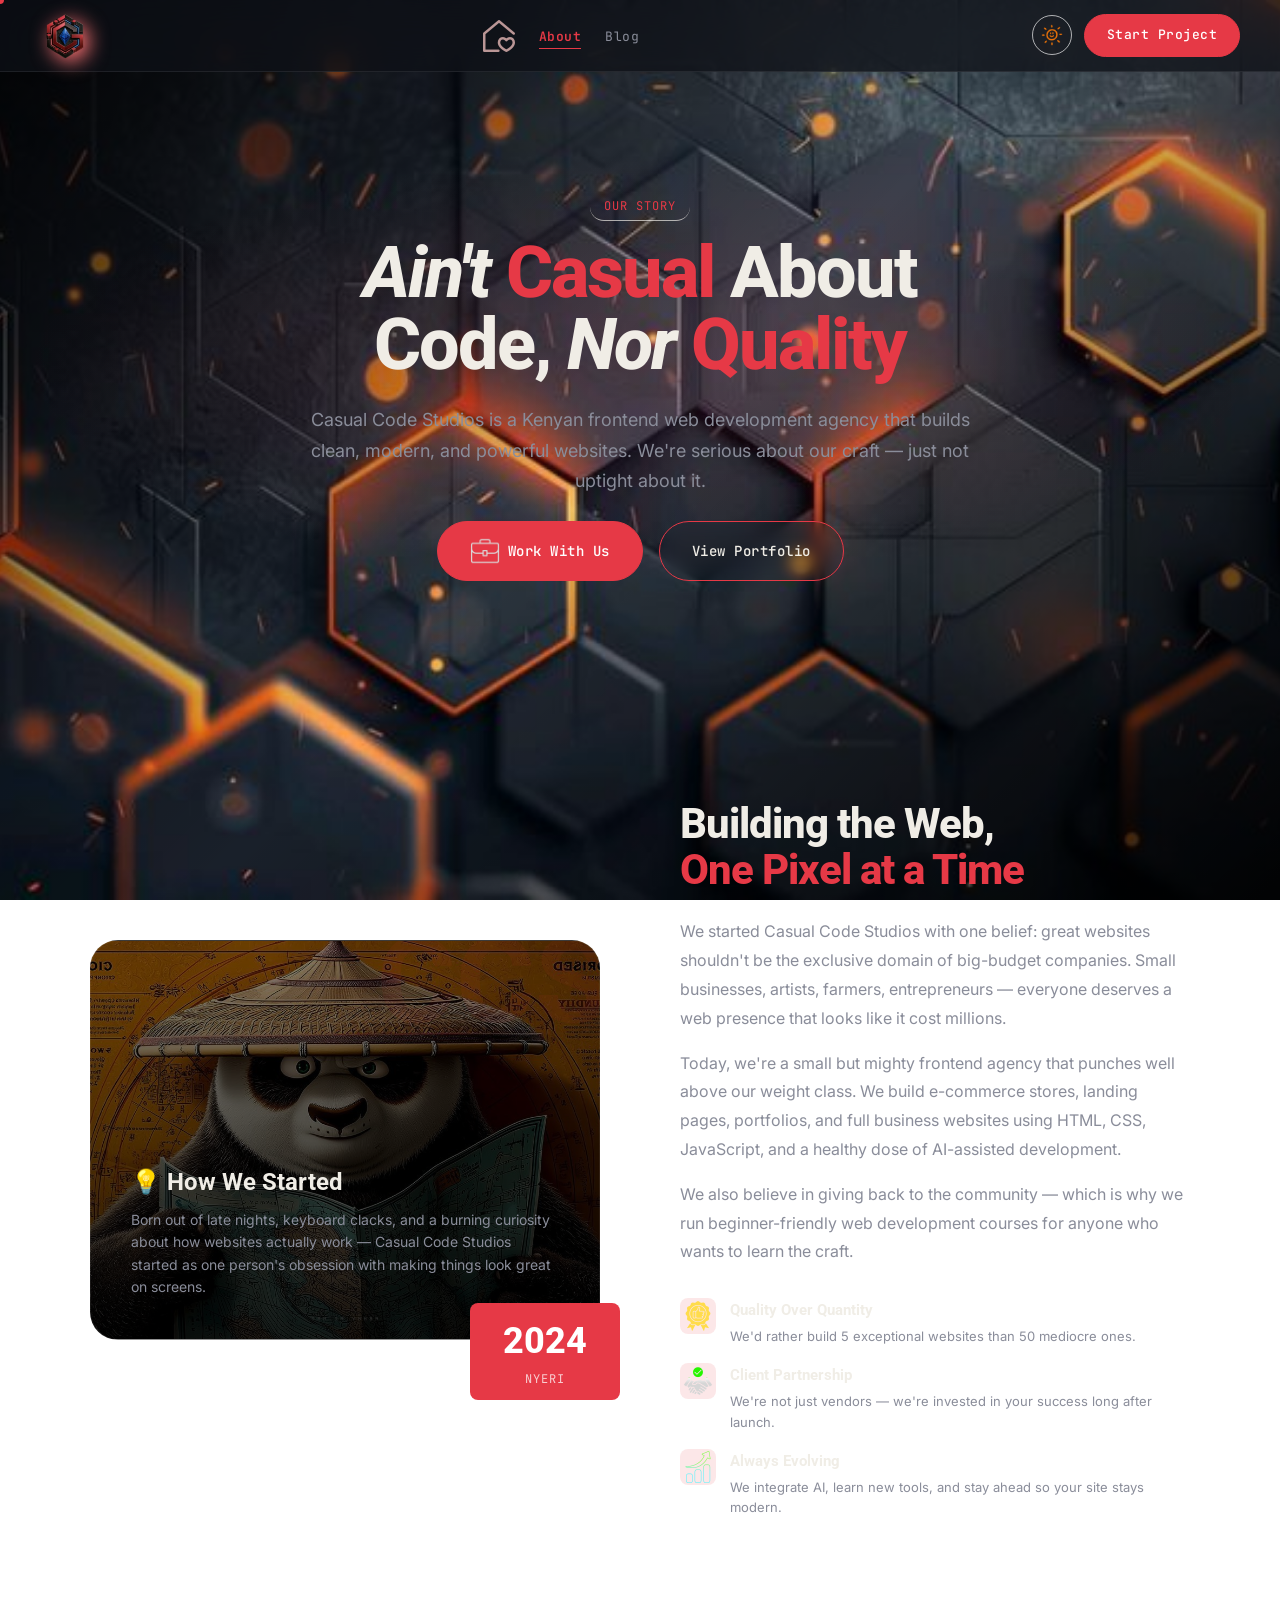
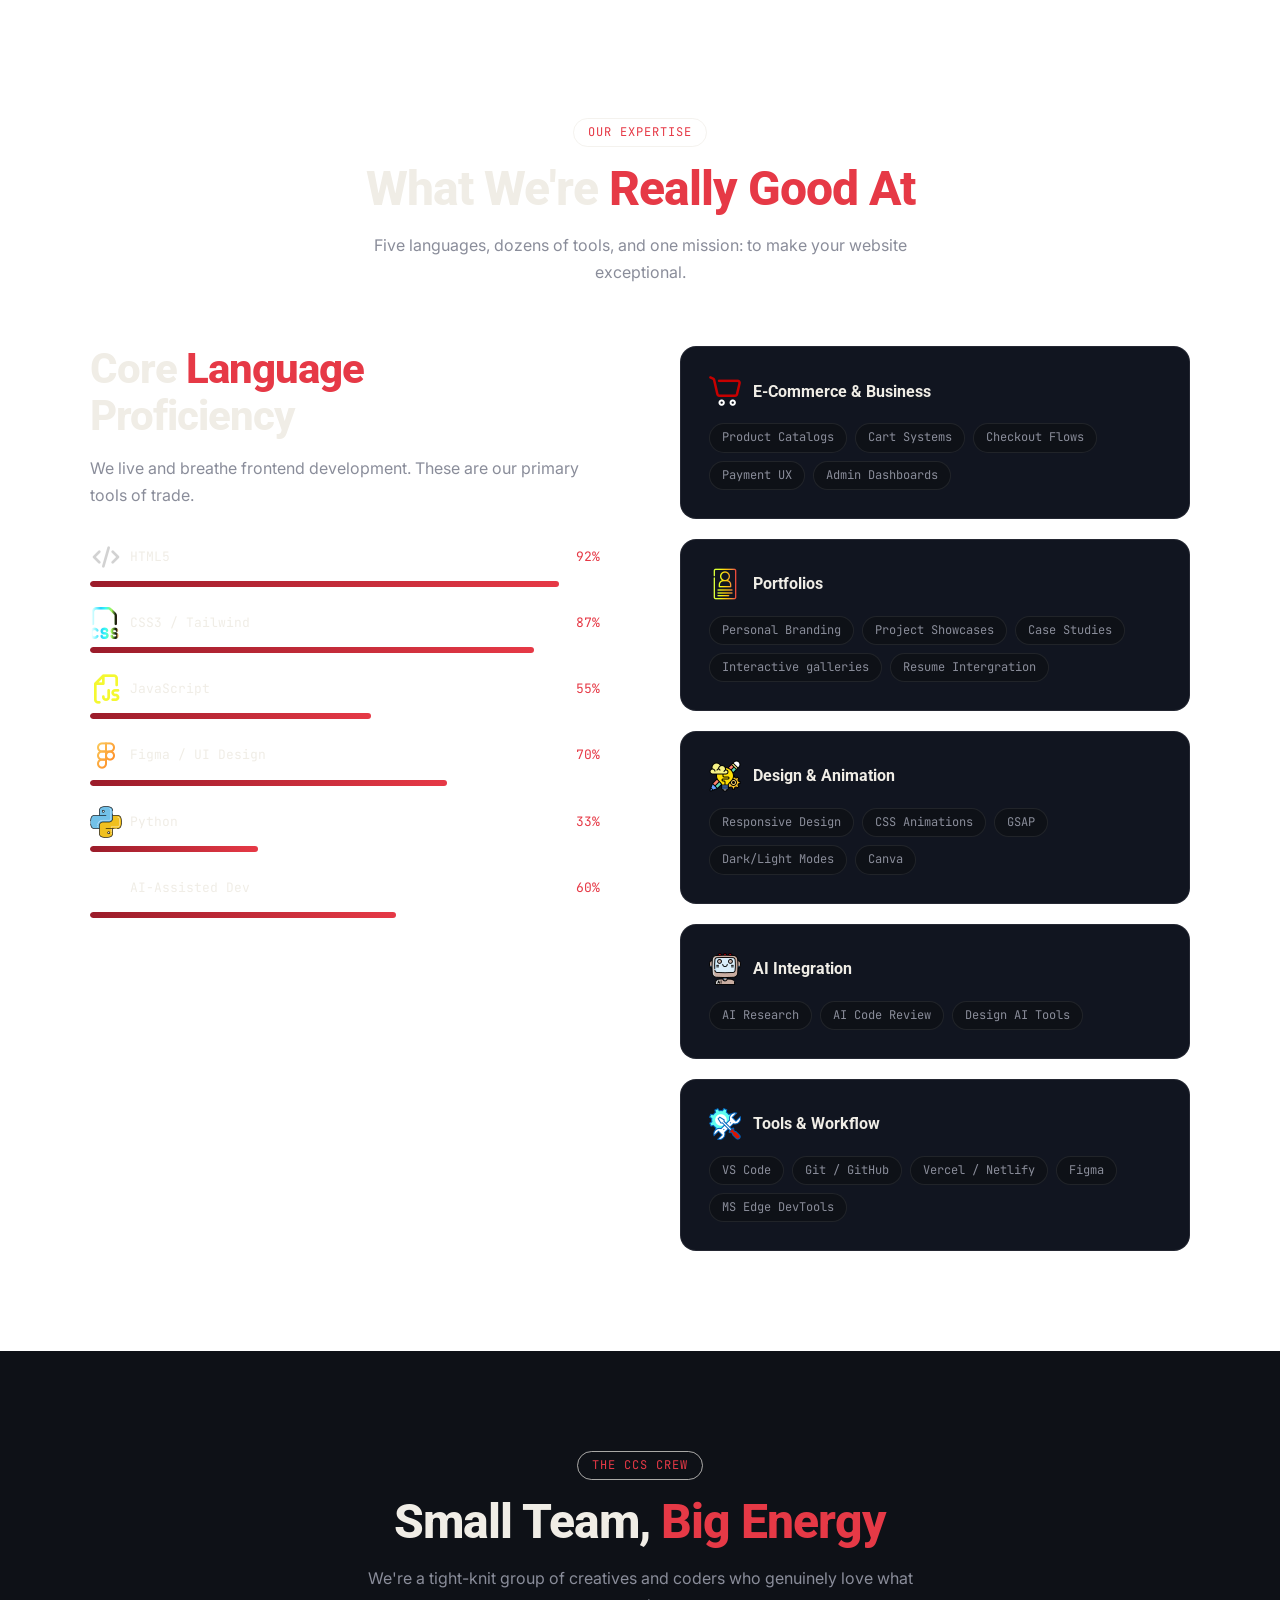
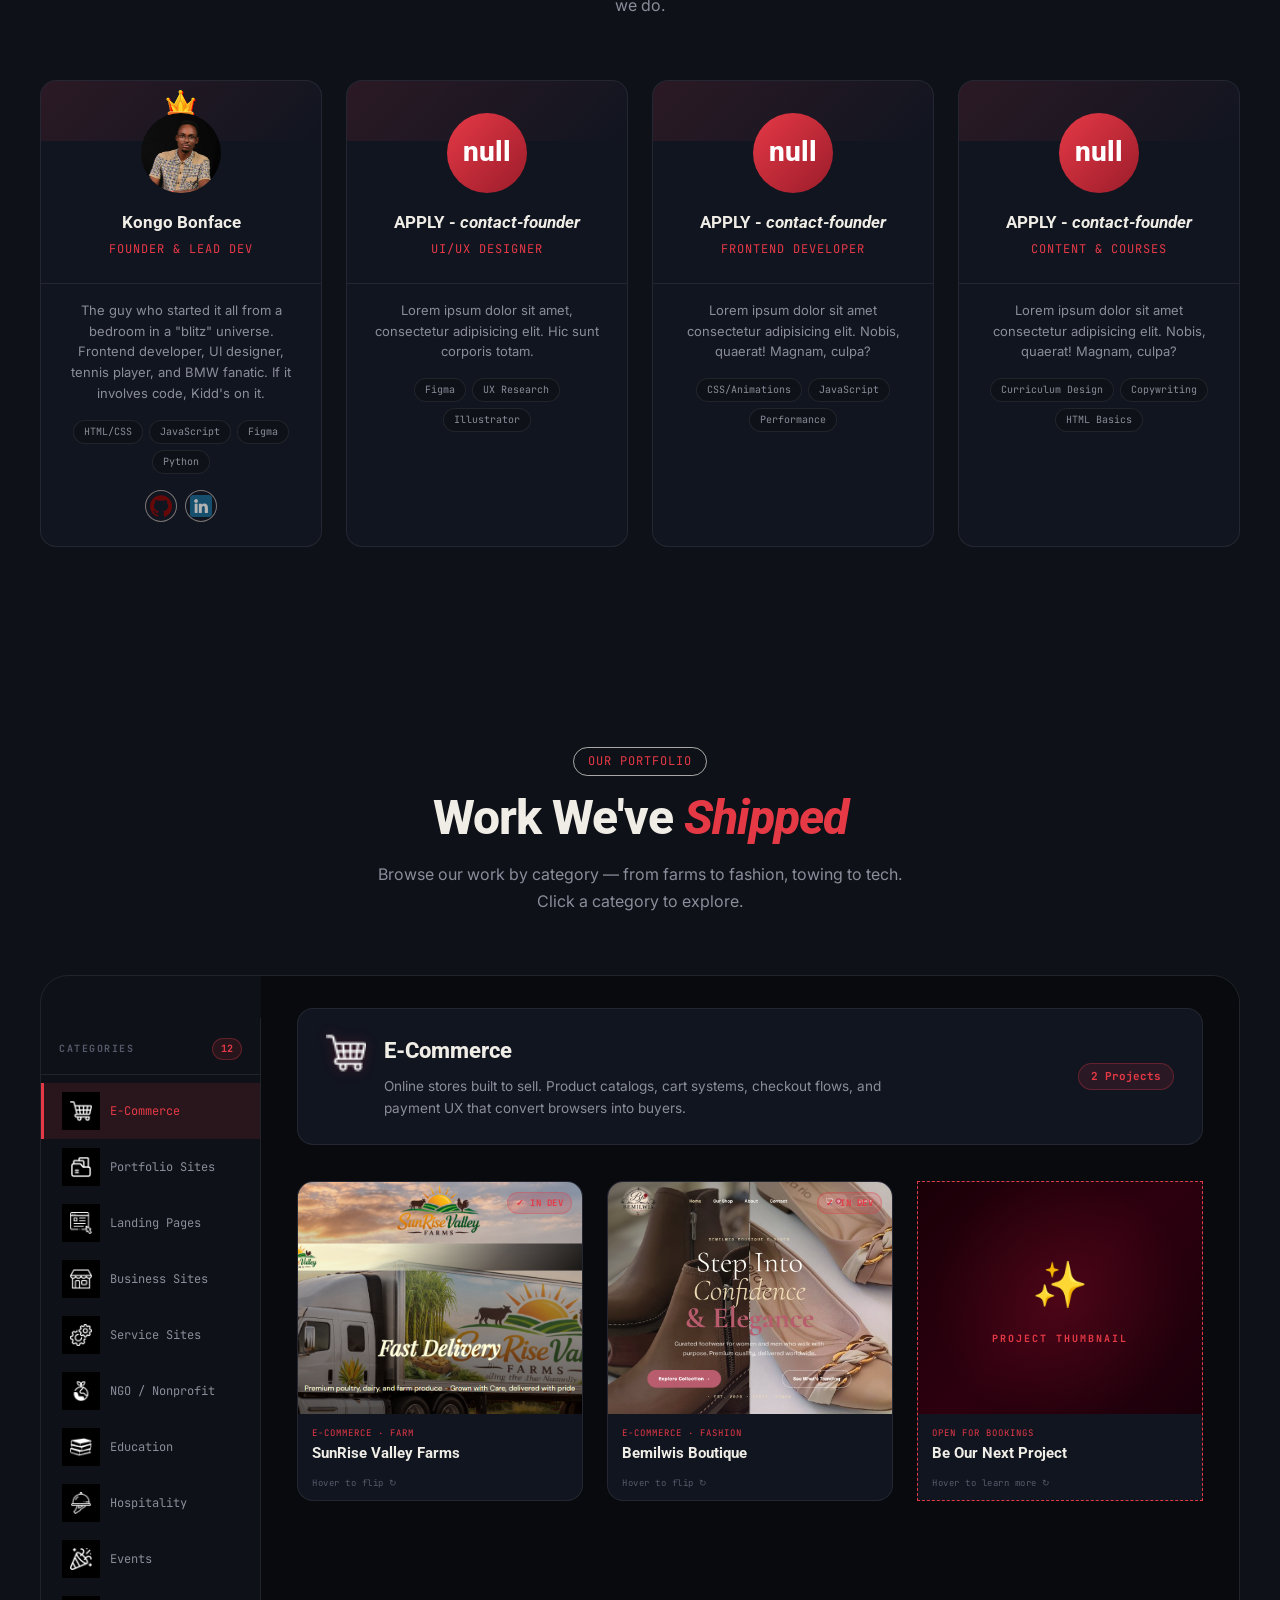
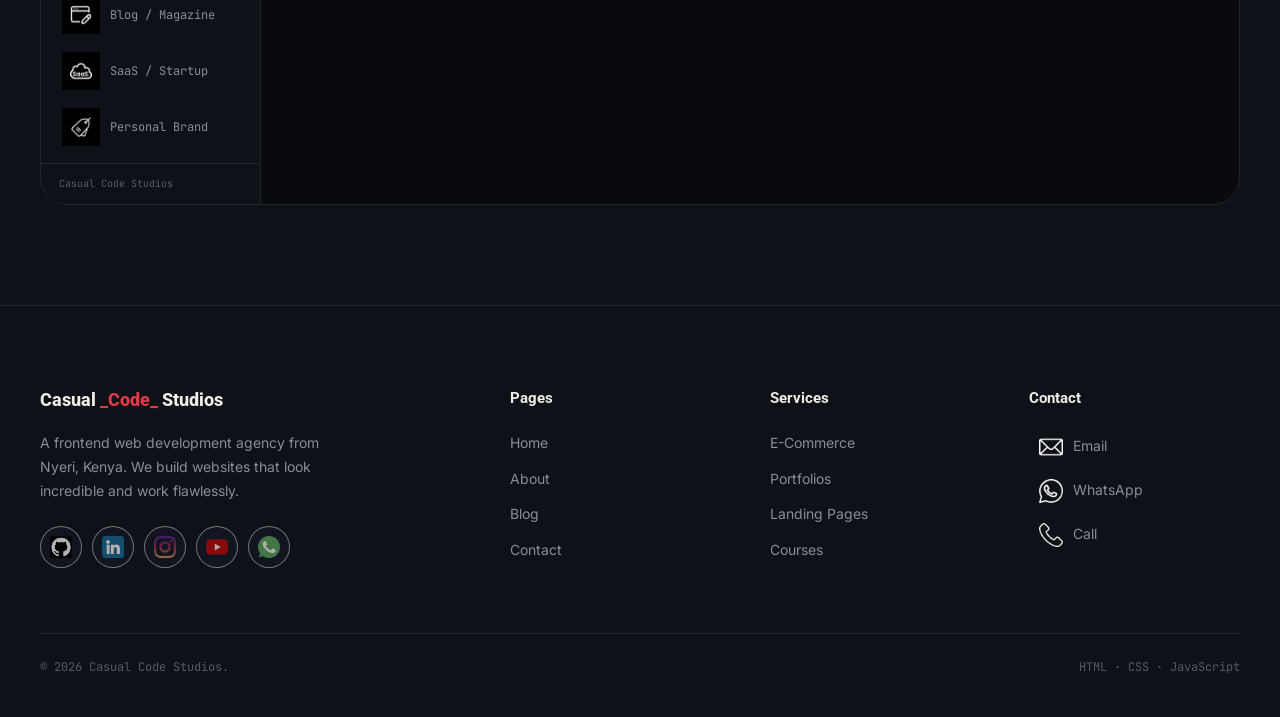
==== about.html @ 208e83e7 "aaa" ====
<!DOCTYPE html>
<html lang="en">
<head>
  <meta charset="UTF-8">
  <meta name="viewport" content="width=device-width, initial-scale=1.0">
  <meta name="description" content="About Casual Code Studios — Our story, team, skills, and the projects we've built.">
  <title>About & Work — Casual Code Studios</title>
  <link rel="preconnect" href="https://fonts.googleapis.com">
  <link rel="preconnect" href="https://fonts.gstatic.com" crossorigin>
  <link href="https://fonts.googleapis.com/css2?family=Inter:wght@300;400;500;600;700;800;900&family=JetBrains+Mono:ital,wght@0,400;0,500;0,700;1,400&family=Playfair+Display:ital,wght@0,700;0,800;1,700&family=Roboto:ital,wght@0,300;0,400;0,500;0,700;0,900;1,300;1,400;1,700&display=swap" rel="stylesheet">
  <link rel="stylesheet" href="style.css">

  <link rel="icon" type="image/svg+xml" href="favicon.svg">
  <style>
    /* Normal page scroll — no snap, no transitions between sections */
    html { scroll-behavior: smooth; }

    /* Scroll-to-top button */
    #scroll-top-btn {
      position: fixed;
      bottom: 32px;
      right: 32px;
      width: 44px;
      height: 44px;
      border-radius: 50%;
      background: var(--red, #e63946);
      color: #fff;
      border: none;
      cursor: pointer;
      display: flex;
      align-items: center;
      justify-content: center;
      font-size: 20px;
      box-shadow: 0 4px 20px rgba(230,57,70,0.45);
      opacity: 0;
      transform: translateY(12px);
      transition: opacity 0.3s ease, transform 0.3s ease;
      pointer-events: none;
      z-index: 999;
    }
    #scroll-top-btn.visible {
      opacity: 1;
      transform: translateY(0);
      pointer-events: auto;
    }
    #scroll-top-btn:hover {
      background: var(--red-dark, #9b1c2a);
    }
    @media (max-width: 600px) {
      #scroll-top-btn { bottom: 20px; right: 16px; }
    }
  </style>
</head>
<body>
  <div class="cursor"></div>
  <div class="cursor-ring"></div>

  <!-- NAV -->
  <nav class="nav">
    <a href="index.html" class="nav-logo"><img src="official-logo.png" alt="logo"></a>
    <ul class="nav-links">
      <li><a href="index.html"><img src="home.png" alt=""></a></li>
      <li><a href="about.html">About</a></li>
      <li><a href="blog.html">Blog</a></li>
    </ul>
    <div class="nav-actions">
      <button class="theme-toggle" title="Toggle theme"><img class="theme-icon" src="happy-sun.png" alt="sun icon" style="width:22px;height:22px"></button>
      <a href="index.html#hire" class="btn-nav">Start Project</a>
      <button class="hamburger" aria-label="Menu">
        <span></span><span></span><span></span>
      </button>
    </div>
  </nav>
  <div class="nav-drawer">
    <a href="index.html">Home</a>
    <a href="about.html">About & Work</a>
    <a href="blog.html">Blog</a>
    <a href="index.html#services">Services</a>
    <a href="index.html#pricing">Pricing</a>
    <a href="index.html#hire">Hire Us</a>
  </div>

  <!-- HERO -->
  <section class="about-hero">
    <div class="about-hero-content">
      <div class="about-hero-section-tag reveal">Our Story</div>
      <h1 class="reveal"><em>Ain't</em> <span>Casual</span> About<br>Code, <em>Nor</em> <span>Quality</span></h1>
      <p class="reveal d1">
        Casual Code Studios is a Kenyan frontend web development agency that builds clean, modern, and powerful websites. We're serious about our craft — just not uptight about it.
      </p>
      <div style="display:flex;gap:16px;justify-content:center;flex-wrap:wrap;margin-top:24px" class="reveal d2">
        <a href="index.html#hire" class="btn btn-primary"><img src="briefcase.png" alt="work icon"> Work With Us</a>
        <a href="#projects" class="btn btn-outline">View Portfolio</a>
      </div>
    </div>
  </section>

  <!-- STORY / ABOUT -->
  <section class="story-section" id="about">
    <div class="story-grid">
      <div class="story-visual reveal-left">
        <div class="story-card-stack">
          <div class="story-big-card">
            <div class="story-big-card-content">
              <h3>💡 How We Started</h3>
              <p>Born out of late nights, keyboard clacks, and a burning curiosity about how websites actually work — Casual Code Studios started as one person's obsession with making things look great on screens.</p>
            </div>
          </div>
          <div class="story-mini-card">
            <div class="story-mini-num">2024</div>
            <div class="story-mini-label">Nyeri</div>
          </div>
        </div>
      </div>
      <div class="story-text reveal-right">
        <h2>Building the Web,<br><span>One Pixel at a Time</span></h2>
        <p>
          We started Casual Code Studios with one belief: great websites shouldn't be the exclusive domain of big-budget companies. Small businesses, artists, farmers, entrepreneurs — everyone deserves a web presence that looks like it cost millions.
        </p>
        <p>
          Today, we're a small but mighty frontend agency that punches well above our weight class. We build e-commerce stores, landing pages, portfolios, and full business websites using HTML, CSS, JavaScript, and a healthy dose of AI-assisted development.
        </p>
        <p>
          We also believe in giving back to the community — which is why we run beginner-friendly web development courses for anyone who wants to learn the craft.
        </p>
        <div class="story-values">
          <div class="story-value">
            <div class="story-value-icon"><img src="quality.png" alt="quality icon"></div>
            <div class="story-value-text">
              <h4>Quality Over Quantity</h4>
              <p>We'd rather build 5 exceptional websites than 50 mediocre ones.</p>
            </div>
          </div>
          <div class="story-value">
            <div class="story-value-icon"><img src="partnership.png" alt="partnership icon"></div>
            <div class="story-value-text">
              <h4>Client Partnership</h4>
              <p>We're not just vendors — we're invested in your success long after launch.</p>
            </div>
          </div>
          <div class="story-value">
            <div class="story-value-icon"><img src="increase.png" alt="increase graph"></div>
            <div class="story-value-text">
              <h4>Always Evolving</h4>
              <p>We integrate AI, learn new tools, and stay ahead so your site stays modern.</p>
            </div>
          </div>
        </div>
      </div>
    </div>
  </section>


  <!-- SKILLS -->
  <section class="skills-section" id="skills">
    <div class="section-header reveal">
      <div class="section-tag">Our Expertise</div>
      <h2 class="section-title">What We're <span>Really Good At</span></h2>
      <p class="section-sub">Five languages, dozens of tools, and one mission: to make your website exceptional.</p>
    </div>
    <div class="skills-content">
      <div class="skills-left">
        <h2>Core <span>Language</span><br>Proficiency</h2>
        <p>We live and breathe frontend development. These are our primary tools of trade.</p>
        <div class="skill-bars">
          <!-- HTML 5 -->
          <div class="skill-bar-item">
            <div class="skill-bar-header">
              <span class="skill-bar-name"><img src="html-1.png" alt=""> HTML5</span>
              <span class="skill-bar-pct">92%</span>
            </div>
            <div class="skill-bar-track">
              <div class="skill-bar-fill" style="--w:92%"></div>
            </div>
          </div>
          <!-- CSS / TAILWIND -->
          <div class="skill-bar-item">
            <div class="skill-bar-header">
              <span class="skill-bar-name"><img src="css.png" alt="css icon"> CSS3 / Tailwind</span>
              <span class="skill-bar-pct">87%</span>
            </div>
            <div class="skill-bar-track">
              <div class="skill-bar-fill" style="--w:87%"></div>
            </div>
          </div>
          <!-- JAVASCRIPT -->
          <div class="skill-bar-item">
            <div class="skill-bar-header">
              <span class="skill-bar-name"><img src="java.png" alt="javascript icon"> JavaScript</span>
              <span class="skill-bar-pct">55%</span>
            </div>
            <div class="skill-bar-track">
              <div class="skill-bar-fill" style="--w:55%"></div>
            </div>
          </div>
          <!-- FIGMA -->
          <div class="skill-bar-item">
            <div class="skill-bar-header">
              <span class="skill-bar-name"><img src="figma.png" alt="figma icon"> Figma / UI Design</span>
              <span class="skill-bar-pct">70%</span>
            </div>
            <div class="skill-bar-track">
              <div class="skill-bar-fill" style="--w:70%"></div>
            </div>
          </div>
          <!-- PYTHON -->
          <div class="skill-bar-item">
            <div class="skill-bar-header">
              <span class="skill-bar-name"><img src="python.png" alt="python icon"> Python</span>
              <span class="skill-bar-pct">33%</span>
            </div>
            <div class="skill-bar-track">
              <div class="skill-bar-fill" style="--w:33%"></div>
            </div>
          </div>
          <div class="skill-bar-item">
            <div class="skill-bar-header">
              <span class="skill-bar-name"><img src="cpu.png" alt="AI icon"> AI-Assisted Dev</span>
              <span class="skill-bar-pct">60%</span>
            </div>
            <div class="skill-bar-track">
              <div class="skill-bar-fill" style="--w:60%"></div>
            </div>
          </div>
        </div>
      </div>
      <div class="skills-right">
        <!-- E-COMMERCE AND BUSINESS -->
        <div class="skill-category-card reveal d1">
          <div class="skill-cat-header">
            <span class="skill-cat-icon"><img src="online-shopping.png" alt="cart"></span>
            <h4>E-Commerce & Business</h4>
          </div>
          <div class="skill-tags">
            <span class="skill-tag">Product Catalogs</span>
            <span class="skill-tag">Cart Systems</span>
            <span class="skill-tag">Checkout Flows</span>
            <span class="skill-tag">Payment UX</span>
            <span class="skill-tag">Admin Dashboards</span>
          </div>
        </div>
        <!-- PORTFOLIOS -->
        <div class="skill-category-card reveal d2">
          <div class="skill-cat-header">
            <span class="skill-cat-icon"><img src="user-file.png" alt="cart"></span>
            <h4>Portfolios</h4>
          </div>
          <div class="skill-tags">
            <span class="skill-tag">Personal Branding</span>
            <span class="skill-tag">Project Showcases</span>
            <span class="skill-tag">Case Studies</span>
            <span class="skill-tag">Interactive galleries</span>
            <span class="skill-tag">Resume Intergration</span>
          </div>
        </div>
        <!-- DESIGN AND ANIMATION -->
        <div class="skill-category-card reveal d3">
          <div class="skill-cat-header">
            <span class="skill-cat-icon"><img src="design-thinking.png" alt="design icon"></span>
            <h4>Design & Animation</h4>
          </div>
          <div class="skill-tags">
            <span class="skill-tag">Responsive Design</span>
            <span class="skill-tag">CSS Animations</span>
            <span class="skill-tag">GSAP</span>
            <span class="skill-tag">Dark/Light Modes</span>
            <span class="skill-tag">Canva</span>
          </div>
        </div>
        <!-- AI INTERGRATION -->
        <div class="skill-category-card reveal d4">
          <div class="skill-cat-header">
            <span class="skill-cat-icon"><img src="ai.png" alt="AI icon"></span>
            <h4>AI Integration</h4>
          </div>
          <div class="skill-tags">
            <span class="skill-tag">AI Research</span>
            <span class="skill-tag">AI Code Review</span>
            <span class="skill-tag">Design AI Tools</span>
          </div>
        </div>
        <!-- TOOLS AND WORKFLOW ICON  -->
        <div class="skill-category-card reveal d5">
          <div class="skill-cat-header">
            <span class="skill-cat-icon"><img src="settings.png" alt="tools icon"></span>
            <h4>Tools & Workflow</h4>
          </div>
          <div class="skill-tags">
            <span class="skill-tag">VS Code</span>
            <span class="skill-tag">Git / GitHub</span>
            <span class="skill-tag">Vercel / Netlify</span>
            <span class="skill-tag">Figma</span>
            <span class="skill-tag">MS Edge DevTools</span>
          </div>
        </div>
      </div>
    </div>
  </section>

  <!-- TEAM -->
  <section class="team-section" id="team">
    <div class="section-header reveal">
      <div class="section-tag">The CCS Crew</div>
      <h2 class="section-title">Small Team, <span>Big Energy</span></h2>
      <p class="section-sub">We're a tight-knit group of creatives and coders who genuinely love what we do.</p>
    </div>
    <div class="team-grid">
      <!-- Founder -->
      <div class="team-card reveal d1">
        <div class="team-card-top">
          <span class="founder-crown"><img src="crown.png" alt="crown icon"></span>
          <div class="team-avatar">
            <img src="hero.jpg" alt="Admin profile pic">
          </div>
          <div class="team-name">Kongo Bonface</div>
          <div class="team-role">Founder & Lead Dev</div>
        </div>
        <div class="team-card-body">
          <p>The guy who started it all from a bedroom in a "blitz" universe. Frontend developer, UI designer, tennis player, and BMW fanatic. If it involves code, Kidd's on it.</p>
          <div class="team-skills">
            <span class="team-skill">HTML/CSS</span>
            <span class="team-skill">JavaScript</span>
            <span class="team-skill">Figma</span>
            <span class="team-skill">Python</span>
          </div>
          <div style="display:flex;gap:8px;justify-content:center;margin-top:16px">
            <a href="https://github.com/CasualCodeStudios" target="_blank" class="footer-social-btn" style="width:32px;height:32px;font-size:14px"><img src="github.png" alt="github ic=on"></a>
            <a href="https://www.linkedin.com/in/bonface-kongo-5b8248321" target="_blank" class="footer-social-btn" style="width:32px;height:32px;font-size:14px"><img src="linkedin.png" alt="linkedin icon"></a>
          </div>
        </div>
      </div>
      <!-- Team member 2 -->
      <div class="team-card reveal d2">
        <div class="team-card-top">
          <div class="team-avatar">null</div>
          <div class="team-name">APPLY - <em>contact-founder</em></div>
          <div class="team-role">UI/UX Designer</div>
        </div>
        <div class="team-card-body">
          <p>Lorem ipsum dolor sit amet, consectetur adipisicing elit. Hic sunt corporis totam.</p>
          <div class="team-skills">
            <span class="team-skill">Figma</span>
            <span class="team-skill">UX Research</span>
            <span class="team-skill">Illustrator</span>
          </div>
        </div>
      </div>
      <!-- Team member 3 -->
      <div class="team-card reveal d3">
        <div class="team-card-top">
          <div class="team-avatar">null</div>
          <div class="team-name">APPLY - <em>contact-founder</em></div>
          <div class="team-role">Frontend Developer</div>
        </div>
        <div class="team-card-body">
          <p>Lorem ipsum dolor sit amet consectetur adipisicing elit. Nobis, quaerat! Magnam, culpa?</p>
          <div class="team-skills">
            <span class="team-skill">CSS/Animations</span>
            <span class="team-skill">JavaScript</span>
            <span class="team-skill">Performance</span>
          </div>
        </div>
      </div>
      <!-- Team member 4 -->
      <div class="team-card reveal d4">
        <div class="team-card-top">
          <div class="team-avatar">null</div>
          <div class="team-name">APPLY - <em>contact-founder</em></div>
          <div class="team-role">Content & Courses</div>
        </div>
        <div class="team-card-body">
          <p>Lorem ipsum dolor sit amet consectetur adipisicing elit. Nobis, quaerat! Magnam, culpa?</p>
          <div class="team-skills">
            <span class="team-skill">Curriculum Design</span>
            <span class="team-skill">Copywriting</span>
            <span class="team-skill">HTML Basics</span>
          </div>
        </div>
      </div>
    </div>
  </section>

  <!-- PROJECTS — CATEGORIZED PORTFOLIO -->
  <section class="projects-section" id="projects">
    <div class="section-header reveal">
      <div class="section-tag">Our Portfolio</div>
      <h2 class="section-title">Work We've <span><em>Shipped</em></span></h2>
      <p class="section-sub">Browse our work by category — from farms to fashion, towing to tech. Click a category to explore.</p>
    </div>

    <!-- PORTFOLIO SHELL: sidebar + viewer -->
    <div class="portfolio-shell">

      <!-- FIXED CATEGORY SIDEBAR -->
      <aside class="portfolio-sidebar" id="portfolioSidebar">
        <div class="psb-header">
          <span class="psb-title">Categories</span>
          <span class="psb-count" id="psbCount"></span>
        </div>
        <nav class="psb-nav">
          <a href="#" class="psb-link active" data-cat="ecommerce">
            <span class="psb-icon"><img src="shopping-cart.png" alt="shopping cart"></span>
            <span class="psb-label">E-Commerce</span>
          </a>
          <a href="#" class="psb-link" data-cat="portfolio">
            <span class="psb-icon"><img src="portfolio.png" alt="portfolio"></span>
            <span class="psb-label">Portfolio Sites</span>
          </a>
          <a href="#" class="psb-link" data-cat="landing">
            <span class="psb-icon"><img src="browser.png" alt="browser icon"></span>
            <span class="psb-label">Landing Pages</span>
          </a>
          <a href="#" class="psb-link" data-cat="business">
            <span class="psb-icon"><img src="shop.png" alt="shop icon"></span>
            <span class="psb-label">Business Sites</span>
          </a>
          <a href="#" class="psb-link" data-cat="services">
            <span class="psb-icon"><img src="setting.png" alt="settings icon"></span>
            <span class="psb-label">Service Sites</span>
          </a>
          <a href="#" class="psb-link" data-cat="ngo">
            <span class="psb-icon"><img src="eco-friendly.png" alt="ngo icon"></span>
            <span class="psb-label">NGO / Nonprofit</span>
          </a>
          <a href="#" class="psb-link" data-cat="education">
            <span class="psb-icon"><img src="books.png" alt="books icon"></span>
            <span class="psb-label">Education</span>
          </a>
          <a href="#" class="psb-link" data-cat="hospitality">
            <span class="psb-icon"><img src="hospitality.png" alt="hospitality icon"></span>
            <span class="psb-label">Hospitality</span>
          </a>
          <a href="#" class="psb-link" data-cat="events">
            <span class="psb-icon"><img src="events.png" alt="events icon"></span>
            <span class="psb-label">Events</span>
          </a>
          <a href="#" class="psb-link" data-cat="blog">
            <span class="psb-icon"><img src="blog.png" alt="blog icon"></span>
            <span class="psb-label">Blog / Magazine</span>
          </a>
          <a href="#" class="psb-link" data-cat="saas">
            <span class="psb-icon"><img src="saas.png" alt="startup icon"></span>
            <span class="psb-label">SaaS / Startup</span>
          </a>
          <a href="#" class="psb-link" data-cat="personal">
            <span class="psb-icon"><img src="brand.png" alt="brand icon"></span>
            <span class="psb-label">Personal Brand</span>
          </a>
        </nav>
        <div class="psb-footer">
          <span>Casual Code Studios</span>
        </div>
      </aside>

      <!-- CATEGORY VIEWER (spans remaining viewport) -->
      <div class="portfolio-viewer" id="portfolioViewer">

        <!-- CATEGORY HEADER (changes per selection) -->
        <div class="pv-cat-header" id="pvCatHeader">
          <div class="pv-cat-icon" id="pvCatIcon"></div>
          <div class="pv-cat-meta">
            <h3 class="pv-cat-name" id="pvCatName">All Projects</h3>
            <p class="pv-cat-desc" id="pvCatDesc">Every website we've built or are currently developing — spanning all categories and industries.</p>
          </div>
          <div class="pv-cat-badge" id="pvCatBadge">6 Projects</div>
        </div>

        <!-- FLIP CARDS GRID -->
        <div class="pv-grid" id="pvGrid">

  <!-- ── E-COMMERCE ── -->
           <!-- sunrise valley -->
          <div class="flip-card" data-cat="ecommerce">
            <div class="flip-inner">
              <div class="flip-front">
                <div class="flip-thumb" style="background:linear-gradient(135deg,#0f2027,#203a43)">
                  <img src="sunrise-template.png" alt="Sunrise Valley Farms">
                  <span class="flip-status badge-red">✓ In Dev</span>
                </div>
                <div class="flip-front-info">
                  <span class="flip-cat-label">E-Commerce · Farm</span>
                  <h4>SunRise Valley Farms</h4>
                </div>
                <div class="flip-hint">Hover to flip ↻</div>
              </div>
              <div class="flip-back">
                <div class="flip-back-cat"><img src="shopping-cart.png" alt="E-Commerce"> E-Commerce</div>
                <h4>SunRise Valley Farms</h4>
                <p>A farm-to-table e-commerce experience connecting SunRise Valley's sustainable produce with health-conscious buyers. Clean UI, warm photography, and a checkout flow that converts.</p>
                <div class="flip-tags">
                  <span>HTML</span><span>CSS</span><span>JS</span>
                </div>
                <div class="flip-links">
                  <a href="https://sunrise-valley-farms.vercel.app/" target="_blank" class="flip-btn-primary">Live Preview →</a>
                </div>
              </div>
            </div>
          </div>

          <!-- Bemilwis -->
          <div class="flip-card" data-cat="ecommerce">
            <div class="flip-inner">
              <div class="flip-front">
                <div class="flip-thumb" style="background:linear-gradient(135deg,#1a0a2e,#2a1a4e)">
                  <img src="bemilwis-template.png" alt="Bemilwis Boutique">
                  <span class="flip-status badge-red">✓ In Dev</span>
                </div>
                <div class="flip-front-info">
                  <span class="flip-cat-label">E-Commerce · Fashion</span>
                  <h4>Bemilwis Boutique</h4>
                </div>
                <div class="flip-hint">Hover to flip ↻</div>
              </div>
              <div class="flip-back">
                <div class="flip-back-cat"><img src="shopping-cart.png" alt="E-Commerce"> E-Commerce</div>
                <h4>Bemilwis Boutique</h4>
                <p>A curated fashion boutique featuring shoes and clothing that blends comfort with elegance. Timeless design meets seamless browsing on any device.</p>
                <div class="flip-tags">
                  <span>HTML</span><span>CSS</span><span>JS</span>
                </div>
                <div class="flip-links">
                  <a href="https://bemilwis-umber.vercel.app/" target="_blank" class="flip-btn-primary">Live Preview →</a>
                </div>
              </div>
            </div>
          </div>

  <!-- ── PORTFOLIO ── -->

           <!-- Edgar karori -->
          <div class="flip-card" data-cat="portfolio">
            <div class="flip-inner" >
              <div class="flip-front">
                <div class="flip-thumb" style="background:linear-gradient(135deg,#1a1a2e,#16213e)">
                  <img src="edgar-thumbnail.png" alt="Physiotherapist Portfolio">
                  <span class="flip-status badge-green">✓ Live</span>
                </div>
                <div class="flip-front-info">
                  <span class="flip-cat-label">Portfolio · Healthcare</span>
                  <h4>Personal Physiotherapist</h4>
                </div>
                <div class="flip-hint">Hover to flip ↻</div>
              </div>
              <div class="flip-back">
                <div class="flip-back-cat"><img src="portfolio.png" alt="Portfolio"> Portfolio Site</div>
                <h4>Personal Physiotherapist Portfolio</h4>
                <p>A personal portfolio for a Nairobi-based physiotherapist. Sports injury rehabilitation, post-surgery recovery, and personalised exercise programs presented with a polished, professional aesthetic.</p>
                <div class="flip-tags">
                  <span>HTML/CSS/JS</span><span>GSAP</span>
                </div>
                <div class="flip-links">
                  <a href="https://eddie-physiocare.vercel.app/" target="_blank" class="flip-btn-primary">Live Preview →</a>
                </div>
              </div>
            </div>
            
          </div>

          <!-- Shantel Ondieki -->
          <div class="flip-card" data-cat="portfolio">
            <div class="flip-inner">
              <div class="flip-front">
                <div class="flip-thumb" style="background:linear-gradient(135deg,#1a1a2e,#16213e)">
                  <img src="shantel-thumbnail.png" alt="CBE Facilitator Portfolio">
                  <span class="flip-status badge-green">✓ Live</span>
                </div>
                <div class="flip-front-info">
        <span class="flip-cat-label">Portfolio · Education</span>
                  <h4>CBE Facilitator Portfolio</h4>
                </div>
                <div class="flip-hint">Hover to flip ↻</div>
              </div>
              <div class="flip-back">
                <div class="flip-back-cat"><img src="portfolio.png" alt="Portfolio"> Portfolio Site</div>
      <h4>CBE Facilitator Portfolio</h4>
      <p>A professional portfolio for a Competency-Based Education facilitator — showcasing teaching philosophy, subject expertise, learner milestones, and a curated record of curriculum work and professional development.</p>
                <div class="flip-tags">
                  <span>HTML/CSS/JS</span>
                </div>
                <div class="flip-links">
                  <a href="https://shantel-de-teacher.vercel.app/" target="_blank" class="flip-btn-primary">Live Preview →</a>
                </div>
              </div>
            </div>
          </div>

          <!-- Dennis Wambua -->
           <div class="flip-card" data-cat="portfolio">
  <div class="flip-inner">
    <div class="flip-front">
      <div class="flip-thumb" style="background:linear-gradient(135deg,#1a1a2e,#16213e)">
        <img src="dennis-thumbnail.png" alt="Heavy Equipment Operator Portfolio">
        <span class="flip-status badge-green">✓ Live</span>
      </div>
      <div class="flip-front-info">
        <span class="flip-cat-label">Portfolio · Construction</span>
        <h4>Heavy Equipment Operator</h4>
      </div>
      <div class="flip-hint">Hover to flip ↻</div>
    </div>
    <div class="flip-back">
      <div class="flip-back-cat"><img src="portfolio.png" alt="Portfolio"> Portfolio Site</div>
      <h4>Heavy Equipment Operator</h4>
      <p>A portfolio for a Mombasa-based heavy equipment operator — covering machinery certifications, site experience, equipment specialisations, and a professional profile built to land contracts and opportunities.</p>
      <div class="flip-tags">
        <span>HTML/CSS/JS</span>
      </div>
      <div class="flip-links">
        <a href="https://wambua-dennis-portfolio.vercel.app/" target="_blank" class="flip-btn-primary">Live Preview →</a>
      </div>
    </div>
  </div>
            </div>

          <!-- Gideon Rono -->
           <div class="flip-card" data-cat="portfolio">
  <div class="flip-inner">
    <div class="flip-front">
      <div class="flip-thumb" style="background:linear-gradient(135deg,#1a1a2e,#16213e)">
        <img src="rono-thumbnail.png" alt="ICT & CBE Educator Portfolio">
        <span class="flip-status badge-green">✓ Live</span>
      </div>
      <div class="flip-front-info">
        <span class="flip-cat-label">Portfolio · Education & ICT</span>
        <h4>ICT & CBE Educator</h4>
      </div>
      <div class="flip-hint">Hover to flip ↻</div>
    </div>
    <div class="flip-back">
      <div class="flip-back-cat"><img src="portfolio.png" alt="Portfolio"> Portfolio Site</div>
      <h4>ICT & CBE Educator Portfolio</h4>
      <p>Empowering learners and educators through ICT, competency-based education, and a relentless commitment to excellence in Kenya's classrooms.</p>
      <div class="flip-tags">
        <span>HTML/CSS/JS</span>
      </div>
      <div class="flip-links">
        <a href="https://gideon-rono-portfolio.vercel.app/" target="_blank" class="flip-btn-primary">Live Preview →</a>
      </div>
    </div>
  </div>
            </div>


  <!-- ── SERVICE SITE ── -->
          <div class="flip-card" data-cat="services">
  <div class="flip-inner">
    <div class="flip-front">
      <div class="flip-thumb" style="background:linear-gradient(135deg,#0a0a0a,#1a1a1a)">
        <img src="zeleontech-thumbnail.png" alt="Zeleontech WiFi Provider">
        <span class="flip-status badge-green">✓ Live</span>
      </div>
      <div class="flip-front-info">
        <span class="flip-cat-label">Services · Connectivity</span>
        <h4>Zeleontech - WiFi</h4>
      </div>
      <div class="flip-hint">Hover to flip ↻</div>
    </div>
    <div class="flip-back">
      <div class="flip-back-cat"><img src="setting.png" alt="Services"> Service Site</div>
      <h4>Zeleontech WiFi Provider</h4>
      <p>A connectivity services site for a Nyeri-based WiFi provider. Clean package breakdowns, instant hotspot access, and a contact flow built to get users online fast — no confusion, no friction.</p>
      <div class="flip-tags">
        <span>HTML</span><span>CSS</span><span>JS</span>
      </div>
      <div class="flip-links">
        <a href="https://zeleontech.vercel.app/" target="_blank" class="flip-btn-primary">Live Preview →</a>
      </div>
    </div>
  </div>
          </div>

  <!-- BUSINESS SITE -->
          <!-- Bemilwis -->
          <div class="flip-card" data-cat="business">
            <div class="flip-inner">
              <div class="flip-front">
                <div class="flip-thumb" style="background:linear-gradient(135deg,#1a0a2e,#2a1a4e)">
                  <img src="bemilwis-template.png" alt="Bemilwis Boutique">
                  <span class="flip-status badge-red">✓ In Dev</span>
                </div>
                <div class="flip-front-info">
                  <span class="flip-cat-label">Business · Fashion</span>
                  <h4>Bemilwis Boutique</h4>
                </div>
                <div class="flip-hint">Hover to flip ↻</div>
              </div>
              <div class="flip-back">
                <div class="flip-back-cat"><img src="shopping-cart.png" alt="E-Commerce"> Business</div>
                <h4>Bemilwis Boutique</h4>
                <p>A curated fashion boutique featuring shoes and clothing that blends comfort with elegance. Timeless design meets seamless browsing on any device.</p>
                <div class="flip-tags">
                  <span>HTML</span><span>CSS</span><span>JS</span>
                </div>
                <div class="flip-links">
                  <a href="https://bemilwis-umber.vercel.app/" target="_blank" class="flip-btn-primary">Live Preview →</a>
                </div>
              </div>
            </div>
          </div>

          <!-- ── HOSPITALITY / LANDING ── -->
          <div class="flip-card" data-cat="hospitality landing">
            <div class="flip-inner">
              <div class="flip-front">
                <div class="flip-thumb" style="background:linear-gradient(135deg,#0f2027,#203a43)">
                  <img src="https://i.pinimg.com/736x/2d/54/fd/2d54fd3e677d9564eafe44cd7bf13e74.jpg" alt="Local Eatery">
                  <span class="flip-status badge-coming">🔜 Coming Soon</span>
                </div>
                <div class="flip-front-info">
                  <span class="flip-cat-label">Hospitality · Landing Page</span>
                  <h4>Local Eatery Landing Page</h4>
                </div>
                <div class="flip-hint">Hover to flip ↻</div>
              </div>
              <div class="flip-back">
                <div class="flip-back-cat"><img src="hospitality.png" alt="Hospitality"> Hospitality</div>
                <h4>Local Eatery Landing Page</h4>
                <p>A high-converting landing page for a Nyeri eatery — mouth-watering visuals, menu integration, and an online reservation system that turns browsers into diners.</p>
                <div class="flip-tags">
                  <span>HTML/CSS/JS</span>
                </div>
                <div class="flip-links">
                  <span class="flip-btn-ghost">In Progress</span>
                </div>
              </div>
            </div>
          </div>

          <!-- ── NGO / EDUCATION ── -->
          <div class="flip-card" data-cat="ngo education">
            <div class="flip-inner">
              <div class="flip-front">
                <div class="flip-thumb" style="background:linear-gradient(135deg,#1a0000,#3d0000)">
                  <img src="https://i.pinimg.com/736x/62/3b/75/623b757efbf1346777fd00b272473c4f.jpg" alt="Community Learning Center">
                  <span class="flip-status badge-coming">🔜 Coming Soon</span>
                </div>
                <div class="flip-front-info">
                  <span class="flip-cat-label">NGO · Education</span>
                  <h4>Community Learning Center</h4>
                </div>
                <div class="flip-hint">Hover to flip ↻</div>
              </div>
              <div class="flip-back">
                <div class="flip-back-cat"><img src="eco-friendly.png" alt="NGO"> NGO / Education</div>
                <h4>Community Learning Center</h4>
                <p>A clean, accessible website for a community learning center — course listings, volunteer sign-ups, and a donation section that actually converts supporters into contributors.</p>
                <div class="flip-tags">
                  <span>HTML/CSS/JS</span>
                </div>
                <div class="flip-links">
                  <span class="flip-btn-ghost">In Progress</span>
                </div>
              </div>
            </div>
          </div>



          <!--
          ═══════════════════════════════════════════════════════
          CTA CARD — VISIBLE IN EVERY CATEGORY — ATTRACTS CLIENTS
          ═══════════════════════════════════════════════════════
          -->
          <div class="flip-card flip-card--cta" data-cat="ecommerce portfolio landing business services ngo education hospitality events blog saas personal">
            <div class="flip-inner">
              <div class="flip-front">
                <div class="flip-thumb flip-thumb--cta">
                  <div class="flip-cta-pulse"></div>
                  <span class="flip-cta-icon">✨</span>
                  <span class="flip-cta-text">Project Thumbnail</span>
                </div>
                <div class="flip-front-info">
                  <span class="flip-cat-label">Open for Bookings</span>
                  <h4>Be Our Next Project</h4>
                </div>
                <div class="flip-hint">Hover to learn more ↻</div>
              </div>
              <div class="flip-back flip-back--cta">
                <div class="flip-back-cat"><img src="browser.png" alt="Project"> Let's Build Together</div>
                <h4>This Slot Could Be Yours</h4>
                <p>We're actively taking on new projects. Get a clean, fast, and stunning website that makes your brand unforgettable — built in days, not months.</p>
                <div class="flip-tags">
                  <span>Fast Delivery</span><span>Affordable</span><span>Quality Guaranteed</span>
                </div>
                <div class="flip-links">
                  <a href="index.html#hire" class="flip-btn-primary">Start a Project →</a>
                </div>
              </div>
            </div>
          </div>

        </div><!-- /pv-grid -->

        <!-- EMPTY STATE — shown only if zero real cards in a category -->
        <div class="pv-empty" id="pvEmpty" style="display:none">
          <span class="pv-empty-icon">🚀</span>
          <h4>We're ready to build in this category!</h4>
          <p>No projects here yet — but that means yours could be the very first. Be the pioneer.</p>
          <a href="index.html#hire" class="btn btn-primary" style="margin-top:16px">Claim This Spot →</a>
        </div>

      </div><!-- /portfolio-viewer -->
    </div><!-- /portfolio-shell -->

    <!-- OLD GRID (removed — replaced by above) -->
    <div class="projects-full-grid" style="display:none">
      <!-- SUNRISE VALLEY FARMS -->
      <div class="project-full-card reveal d1">
        <div class="project-full-img">
          <img src="sunrise-template.png" alt="">
          <div class="project-status-badge"><span class="badge badge-red">✓ In Dev</span></div>
        </div>
        <div class="project-full-body">
          <div class="project-tags" style="margin-bottom:12px;display:flex;gap:8px;flex-wrap:wrap">
            <span class="project-tag">E-Commerce</span>
            <span class="project-tag">FARM</span>
          </div>
          <h3>SunRise Valley Farms</h3>
          <p>A farm-to-table e-commerce experience that connects SunRise Valley's sustainable produce with health-conscious buyers. Clean UI, warm photography, and a checkout flow that converts.</p>
          <div class="project-full-footer">
            <div style="display:flex;gap:6px;flex-wrap:wrap">
              <span class="project-tag" style="font-size:10px">HTML</span>
              <span class="project-tag" style="font-size:10px">CSS</span>
              <span class="project-tag" style="font-size:10px">J.S</span>
            </div>
            <a href="https://sunrise-valley-farms.vercel.app/" target="_blank" class="project-full-link">Preview →</a>
          </div>
        </div>
      </div>
      <!-- BEMILWIS BOUTIQUE -->
      <div class="project-full-card reveal d2">
        <div class="project-full-img">
          <img src="bemilwis-template.png" alt="bemilwis profile">
          <div class="project-status-badge"><span class="badge badge-red">✓ In Dev</span></div>
        </div>
        <div class="project-full-body">
          <div class="project-tags" style="margin-bottom:12px;display:flex;gap:8px;flex-wrap:wrap">
            <span class="project-tag">Boutique</span>
            <span class="project-tag">Fashion</span>
          </div>
          <h3>Bemilwis Boutique</h3>
          <p>A curated fashion boutique featuring shoes and clothing that blends comfort with elegance. Timeless design meets seamless browsing on any device.</p>
          <div class="project-full-footer">
            <div style="display:flex;gap:6px;flex-wrap:wrap">
              <span class="project-tag" style="font-size:10px">HTML</span>
              <span class="project-tag" style="font-size:10px">CSS</span>
              <span class="project-tag" style="font-size:10px">J.S</span>
            </div>
            <a href="https://bemilwis-umber.vercel.app/" target="_blank" class="project-full-link">Preview →</a>
          </div>
        </div>
      </div>
      <!-- EDGAR PHYSIOTHERAPY PORTFOLIO -->
      <div class="project-full-card reveal d1">
        <div class="project-full-img" style="background:linear-gradient(135deg,#1a1a2e,#16213e)">
          <img src="portfolio-physio.png" alt="portfolio profile">
          <div class="project-status-badge"><span class="badge badge-green">✓ Live</span></div>
        </div>
        <div class="project-full-body">
          <div class="project-tags" style="margin-bottom:12px;display:flex;gap:8px;flex-wrap:wrap">
            <span class="project-tag">Portfolio</span>
            <span class="project-tag">Personal Brand</span>
          </div>
          <h3>Personal Physiotherapist Portfolio</h3>
          <p>A personal portfolio for a Nairobi-based physiotherapist. Sports injury rehabilitation, Post-surgery recovery, and Personalized exercise programs that gaurantee full recovery.</p>
          <div class="project-full-footer">
            <div style="display:flex;gap:6px;flex-wrap:wrap">
              <span class="project-tag" style="font-size:10px">HTML/CSS/JS</span>
              <span class="project-tag" style="font-size:10px">GSAP</span>
            </div>
            <a href="https://bemilwis-umber.vercel.app/" target="_blank" class="project-full-link">Preview →</a>
          </div>
        </div>
      </div>
      <!-- DE-TOW SERVICES -->
      <div class="project-full-card reveal d3">
        <div class="project-full-img">
          <img src="https://i.pinimg.com/736x/8b/b1/78/8bb178d5cd55485d3792dda4dcf67440.jpg" alt="tow servoces image">
          <div class="project-status-badge"><span class="badge badge-red">✓ In Dev</span></div>
        </div>
        <div class="project-full-body">
          <div class="project-tags" style="margin-bottom:12px;display:flex;gap:8px;flex-wrap:wrap">
            <span class="project-tag">Services</span>
            <span class="project-tag">Automotive</span>
          </div>
          <h3>De-Tow Services</h3>
          <p>Roadside assistance and towing services site built for fast action. The design screams reliability, and the contact flow gets drivers help immediately.</p>
          <div class="project-full-footer">
            <div style="display:flex;gap:6px;flex-wrap:wrap">
              <span class="project-tag" style="font-size:10px">HTML</span>
              <span class="project-tag" style="font-size:10px">CSS</span>
              <span class="project-tag" style="font-size:10px">J.S</span>
            </div>
            <a href="https://de-tow.vercel.app/" target="_blank" class="project-full-link">Preview →</a>
          </div>
        </div>
      </div>
      <!-- EATERY -->
      <div class="project-full-card reveal d2">
        <div class="project-full-img" style="background:linear-gradient(135deg,#0f2027,#203a43)">
          <img src="https://i.pinimg.com/736x/2d/54/fd/2d54fd3e677d9564eafe44cd7bf13e74.jpg" alt="eatery profile">
          <div class="project-status-badge"><span class="badge badge-red">🔜 Coming Soon</span></div>
        </div>
        <div class="project-full-body">
          <div class="project-tags" style="margin-bottom:12px;display:flex;gap:8px;flex-wrap:wrap">
            <span class="project-tag">Eatery</span>
            <span class="project-tag">Hospitality</span>
          </div>
          <h3>Local Eatery Landing Page</h3>
          <p>A high-converting landing page for a Nyeri eatery — mouth-watering visuals, menu integration, and an online reservation system.</p>
          <div class="project-full-footer">
            <div style="display:flex;gap:6px;flex-wrap:wrap">
              <span class="project-tag" style="font-size:10px">HTML/CSS/JS</span>
            </div>
            <span style="font-family:var(--font-mono);font-size:12px;color:var(--text-dim)">In Progress</span>
          </div>
        </div>
      </div>
      <!-- COMMUNITY LEARNING CENTER -->
      <div class="project-full-card reveal d3">
        <div class="project-full-img" style="background:linear-gradient(135deg,#1a0000,#3d0000)">
          <img src="https://i.pinimg.com/736x/62/3b/75/623b757efbf1346777fd00b272473c4f.jpg" alt="community learning center">
          <div class="project-status-badge"><span class="badge badge-red">🔜 Coming Soon</span></div>
        </div>
        <div class="project-full-body">
          <div class="project-tags" style="margin-bottom:12px;display:flex;gap:8px;flex-wrap:wrap">
            <span class="project-tag">Education</span>
            <span class="project-tag">NGO</span>
          </div>
          <h3>Community Learning Center</h3>
          <p>A clean, accessible website for a community learning center — course listings, volunteer sign-ups, and a donation section that actually converts.</p>
          <div class="project-full-footer">
            <div style="display:flex;gap:6px;flex-wrap:wrap">
              <span class="project-tag" style="font-size:10px">HTML/CSS/JS</span>
            </div>
            <span style="font-family:var(--font-mono);font-size:12px;color:var(--text-dim)">In Progress</span>
          </div>
        </div>
      </div>
    </div>
  </section>

  <!-- FOOTER -->
  <footer class="footer">
    <div class="footer-grid">
      <div class="footer-brand">
        <div class="footer-logo">Casual <span>_Code_</span> Studios</div>
        <p>A frontend web development agency from Nyeri, Kenya. We build websites that look incredible and work flawlessly.</p>
        <div class="footer-socials">
          <a href="https://github.com" target="_blank" class="footer-social-btn"><img src="github.jpg" alt="github"></a>
          <a href="https://linkedin.com" target="_blank" class="footer-social-btn"><img src="linkedin.png" alt="linked in"></a>
          <a href="https://instagram.com" target="_blank" class="footer-social-btn"><img src="instagram.png" alt="instagram"></a>
          <a href="https://youtube.com" target="_blank" class="footer-social-btn"><img src="youtube.png" alt="youtube"></a>
          <a href="https://wa.me/254111760757" target="_blank" class="footer-social-btn"><img src="whatsapp (1).png" alt="whatsapp"></a>
        </div>
      </div>
      <div class="footer-col">
        <h4>Pages</h4>
        <ul>
          <li><a href="index.html">Home</a></li>
          <li><a href="about.html">About</a></li>
          <li><a href="blog.html">Blog</a></li>
          <li><a href="index.html#hire">Contact</a></li>
        </ul>
      </div>
      <div class="footer-col">
        <h4>Services</h4>
        <ul>
          <li><a href="index.html#services">E-Commerce</a></li>
          <li><a href="index.html#services">Portfolios</a></li>
          <li><a href="index.html#services">Landing Pages</a></li>
          <li><a href="index.html#services">Courses</a></li>
        </ul>
      </div>
      <div class="footer-col">
        <h4>Contact</h4>
        <ul class="footer-contacts">
          <li><a href="mailto:kongobonface@gmail.com"><img src="mail.png" alt="mail"> Email</a></li>
          <li><a href="https://wa.me/254111760757" target="_blank"><img src="whatsapp.png" alt="whatsapp"> WhatsApp</a></li>
          <li><a href="tel:+254111760757"><img src="telephone.png" alt="phone"> Call</a></li>
        </ul>
      </div>
    </div>
    <div class="footer-bottom">
      <span>© 2026 Casual Code Studios.</span>
      <span>HTML · CSS · JavaScript</span>
    </div>
    </footer>

  <!-- Modals (reused from index) -->
  <div class="modal-overlay" id="loginModal">
    <div class="login-gate" style="background:var(--bg-card);border:1px solid var(--border-red);border-radius:var(--radius-lg);padding:48px;max-width:440px;width:100%;text-align:center;position:relative">
      <button class="modal-close" onclick="closeModal('loginModal')">✕</button>
      <div style="font-size:48px;margin-bottom:16px">🔐</div>
      <h3 style="font-family:var(--font-display);font-size:26px;font-weight:800;margin-bottom:8px">Join CCS Community</h3>
      <p style="color:var(--text-muted);margin-bottom:28px">Create an account to access all features.</p>
      <div class="login-gate-tabs">
        <button class="login-tab active" data-tab="tab-login">Sign In</button>
        <button class="login-tab" data-tab="tab-register">Register</button>
        <button class="login-tab" data-tab="tab-vip">VIP Code</button>
      </div>
      <div class="tab-content active" id="tab-login">
        <form id="loginForm">
          <div class="form-group"><label>Email</label><input type="email" name="email" class="form-input" placeholder="you@example.com" required></div>
          <div class="form-group"><label>Password</label><input type="password" name="password" class="form-input" placeholder="Password" required></div>
          <button type="submit" class="btn btn-primary" style="width:100%;justify-content:center">Sign In</button>
        </form>
      </div>
      <div class="tab-content" id="tab-register">
        <form id="registerForm">
          <div class="form-group"><label>Name</label><input type="text" name="name" class="form-input" placeholder="Your name" required></div>
          <div class="form-group"><label>Email</label><input type="email" name="email" class="form-input" placeholder="you@example.com" required></div>
          <div class="form-group"><label>Password</label><input type="password" name="password" class="form-input" placeholder="Min. 6 chars" required></div>
          <button type="submit" class="btn btn-primary" style="width:100%;justify-content:center">Create Account</button>
        </form>
      </div>
      <div class="tab-content" id="tab-vip">
        <form id="vipCodeForm">
          <div class="form-group"><label>VIP Code</label><input type="text" name="vipCode" class="form-input" placeholder="Enter VIP code" required style="text-transform:uppercase;letter-spacing:2px"></div>
          <button type="submit" class="btn btn-ghost" style="width:100%;justify-content:center">⭐ Activate VIP</button>
        </form>
      </div>
    </div>
  </div>

  <div class="modal-overlay" id="articleModal">
    <div class="article-modal">
      <button class="modal-close" onclick="closeModal('articleModal')">✕</button>
      <div id="articleModalContent"></div>
    </div>
  </div>

  <!-- PORTFOLIO CATEGORY SYSTEM -->
  <script>
  (function(){
    const CAT_META = {
      ecommerce:   { icon:'<img src="shopping-cart.png" alt="E-Commerce">',  name:'E-Commerce',         desc:'Online stores built to sell. Product catalogs, cart systems, checkout flows, and payment UX that convert browsers into buyers.' },
      portfolio:   { icon:'<img src="portfolio.png" alt="Portfolio Sites">',  name:'Portfolio Sites',    desc:'Personal showrooms for professionals — creatives, doctors, photographers — where work does the talking and clients take action.' },
      landing:     { icon:'<img src="browser.png" alt="Landing Pages">',      name:'Landing Pages',      desc:'Single-purpose, high-converting pages for campaigns, launches, and lead generation. One goal, zero distractions.' },
      business:    { icon:'<img src="shop.png" alt="Business Websites">',     name:'Business Websites',  desc:'Full-featured company sites with team pages, services, testimonials, and contact systems that establish credibility and close deals.' },
      services:    { icon:'<img src="setting.png" alt="Service Sites">',      name:'Service Sites',      desc:'Built for businesses that do things — towing, plumbing, cleaning, repairs. Fast contact flows, trust signals, and clear calls to action.' },
      ngo:         { icon:'<img src="eco-friendly.png" alt="NGO / Nonprofit">',name:'NGO / Nonprofit',   desc:'Mission-driven websites for organisations that change the world — donation systems, volunteer sign-ups, impact storytelling, and accessibility first.' },
      education:   { icon:'<img src="books.png" alt="Education">',            name:'Education',          desc:'Websites for schools, tutors, courses, and learning centres — course listings, enrolment forms, and digital learning integrations.' },
      hospitality: { icon:'<img src="hospitality.png" alt="Hospitality">',    name:'Hospitality',        desc:'Restaurants, hotels, resorts, and event venues — designed to showcase experience, build anticipation, and drive bookings.' },
      events:      { icon:'<img src="events.png" alt="Events">',              name:'Events',             desc:'Countdown timers, speaker lineups, schedules, and ticket integrations that turn event excitement into registrations and revenue.' },
      blog:        { icon:'<img src="blog.png" alt="Blog / Magazine">',       name:'Blog / Magazine',    desc:'Content-first platforms built to read beautifully, load fast, and grow audiences — with categories, search, and newsletter integrations.' },
      saas:        { icon:'<img src="saas.png" alt="SaaS / Startup">',        name:'SaaS / Startup',     desc:'Product websites for software companies — clear feature explanations, pricing tables, demo requests, and conversion-optimised funnels.' },
      personal:    { icon:'<img src="brand.png" alt="Personal Brand">',       name:'Personal Brand',     desc:'Sites for coaches, speakers, consultants, and influencers — storytelling, testimonials, media kits, and booking integrations that open doors.' },
    };

    const links   = document.querySelectorAll('.psb-link');
    const cards   = document.querySelectorAll('.flip-card');
    const pvGrid  = document.getElementById('pvGrid');
    const pvEmpty = document.getElementById('pvEmpty');
    const pvIcon  = document.getElementById('pvCatIcon');
    const pvName  = document.getElementById('pvCatName');
    const pvDesc  = document.getElementById('pvCatDesc');
    const pvBadge = document.getElementById('pvCatBadge');
    const psbCount= document.getElementById('psbCount');

    psbCount.textContent = Object.keys(CAT_META).length;

    function filterTo(cat) {
      // Update sidebar active
      links.forEach(l => l.classList.toggle('active', l.dataset.cat === cat));

      // Update header
      const m = CAT_META[cat] || CAT_META.ecommerce;
      pvIcon.innerHTML = m.icon;
      pvName.textContent = m.name;
      pvDesc.textContent = m.desc;

      // Show/hide cards
      // dev-slot cards = always hidden from users (developer use only)
      // flip-card--cta = always visible in every category
      // All other cards = shown only if their data-cat matches the active category
      let realVisible = 0;
      cards.forEach(card => {
        const isDevSlot = card.classList.contains('dev-slot');
        const isCTA     = card.classList.contains('flip-card--cta');
        const cats = card.dataset.cat ? card.dataset.cat.split(' ') : [];
        const matchesCat = cats.includes(cat);

        if (isDevSlot) {
          card.style.display = 'none'; // always hidden
        } else if (isCTA) {
          card.style.display = ''; // always visible
        } else {
          card.style.display = matchesCat ? '' : 'none';
          if (matchesCat) realVisible++;
        }
      });

      // Badge counts only real projects (dev slots & CTA card excluded)
      pvBadge.textContent = realVisible + (realVisible === 1 ? ' Project' : ' Projects');
      pvEmpty.style.display = realVisible === 0 ? 'flex' : 'none';
      pvGrid.style.display  = ''; // grid always visible (CTA card is always there)
    }

    links.forEach(link => {
      link.addEventListener('click', e => {
        e.preventDefault();
        filterTo(link.dataset.cat);
        // On mobile scroll viewer into view
        if (window.innerWidth < 900) {
          document.getElementById('portfolioViewer').scrollIntoView({ behavior:'smooth' });
        }
      });
    });

    // Sidebar sticky behaviour tied to projects section
    const sidebar = document.getElementById('portfolioSidebar');
    const section = document.getElementById('projects');
    window.addEventListener('scroll', () => {
      if (!section) return;
      const rect = section.getBoundingClientRect();
      sidebar.classList.toggle('psb-sticky', rect.top <= 0 && rect.bottom > window.innerHeight);
    }, { passive: true });

    filterTo('ecommerce');
  })();
  </script>

  <script src="app.js"></script>



</body>
</html>
---- style.css ----
/* =============================================
   CASUAL CODE STUDIOS — GLOBAL STYLESHEET
   Dark & Red Theme | Light/Dark Mode Support
   ============================================= */

@import url('https://fonts.googleapis.com/css2?family=Inter:wght@300;400;500;600;700;800;900&family=JetBrains+Mono:ital,wght@0,400;0,500;0,700;1,400&family=Playfair+Display:ital,wght@0,700;0,800;1,700&family=Roboto:ital,wght@0,300;0,400;0,500;0,700;0,900;1,300;1,400;1,700&display=swap');

/* ===== CSS VARIABLES ===== */
:root {
  /* Brand Colors */
  --red:        #e63946;
  --red-dark:   #9b1c2a;
  --red-glow:   rgba(230, 57, 70, 0.35);
  --red-soft:   rgba(230, 57, 70, 0.12);

  /* Dark Mode (default) */
  --bg:         #080a0d;
  --bg-2:       #0e1117;
  --bg-card:    #111520;
  --bg-glass:   rgba(14, 17, 23, 0.75);
  --border:     rgba(255,255,255,0.08);
  --border-red: rgba(230, 57, 70, 0.3);
  --text:       #f0ede6;
  --text-muted: #8a8d9a;
  --text-dim:   #555a6a;
  --accent:     #e63946;
  --accent2:    #ff8fa3;
  --white:      #ffffff;
  --shadow:     0 8px 40px rgba(0,0,0,0.6);
  --shadow-red: 0 4px 30px rgba(230, 57, 70, 0.3);

  /* Typography */
  --font-display: 'Roboto', 'Playfair Display', Georgia, serif;
  --font-body:    'Inter', -apple-system, BlinkMacSystemFont, 'Segoe UI', sans-serif;
  --font-mono:    'JetBrains Mono', 'Courier New', monospace;

  /* Spacing */
  --nav-h: 72px;
  --radius: 16px;
  --radius-sm: 8px;
  --radius-lg: 28px;

  /* Transitions */
  --ease: cubic-bezier(0.4, 0, 0.2, 1);
  --ease-spring: cubic-bezier(0.34, 1.56, 0.64, 1);
}

/* LIGHT MODE */
body.light-mode {
  --bg:       #f5f4f0;
  --bg-2:     #eeece8;
  --bg-card:  #ffffff;
  --bg-glass: rgba(245, 244, 240, 0.85);
  --border:   rgba(0,0,0,0.08);
  --text:     #12131a;
  --text-muted: #5a5d6e;
  --text-dim:   #9a9dae;
  --shadow:   0 8px 40px rgba(0,0,0,0.1);
}

/* ===== RESET ===== */
*, *::before, *::after {
  margin: 0; padding: 0;
  box-sizing: border-box;
}
html {
  scroll-behavior: smooth; 
}
body {
  background: linear-gradient(135deg, rgba(0, 0, 0, 0.9),transparent,rgba(0, 0, 0, 0.9)),url("BACKGROUND-GLOW.jpg");
  background-position: center;
  background-size: cover;
  background-attachment: fixed;
  background-repeat: no-repeat;
  color: var(--text);
  font-family: var(--font-body);
  font-size: 16px;
  line-height: 1.6;
  transition: background 0.4s var(--ease), color 0.4s var(--ease);
  overflow-x: hidden;
}
img { 
  max-width: 100%; 
  display: block; 
}
a { 
  text-decoration: none; 
  color: inherit; 
}
ul, ol {
   list-style: none; 
}
button {
   cursor: pointer; border: none;
   background: none; 
  font: inherit; 
}
input, textarea, select {
  font: inherit;
  background: none;
  border: none;
  outline: none;
  color: inherit;
}

/* ===== CUSTOM CURSOR ===== */
.cursor {
  position: fixed;
  width: 8px; height: 8px;
  background: var(--red);
  border-radius: 50%;
  pointer-events: none;
  z-index: 9999;
  transform: translate(-50%, -50%);
  transition: transform 0.1s;
}
.cursor-ring {
  position: fixed;
  color:rgba(241, 237, 237, 0.1);
  border: none;
  border-radius: 5px;
  pointer-events: none;
  z-index: 9998;
  transform: translate(-50%, -50%);
}

/* ===== SCROLLBAR ===== */
::-webkit-scrollbar { width: 4px; }
::-webkit-scrollbar-track { background: var(--bg); }
::-webkit-scrollbar-thumb { background: var(--red); border-radius: 4px; }

/* ===== NAV ===== */
.nav {
  position: sticky;
  top: 0;
  z-index: 500;
  height: var(--nav-h);
  display: flex;
  align-items: center;
  justify-content: space-between;
  padding: 0 40px;
  background: var(--bg-glass);
  backdrop-filter: blur(20px);
  -webkit-backdrop-filter: blur(20px);
  border-bottom: 1px solid var(--border);
  transition: all 0.4s var(--ease);
}
.nav.scrolled {
  box-shadow: 0 4px 30px rgba(0,0,0,0.4);
}
.nav-logo {
  font-family: var(--font-display);
  font-size: 22px;
  font-weight: 800;
  letter-spacing: -0.5px;
  color: var(--text);
  flex-shrink: 0;
}
.nav-logo img{
  width: 50px;
  filter: drop-shadow(5px 5px 10px rgb(255, 116, 116));
}
.nav-links {
  display: flex;
  align-items: center;
  gap: 36px;
  margin: 0 auto;
}
.nav-links a {
  font-family: var(--font-mono);
  font-size: 13px;
  color: var(--text-muted);
  letter-spacing: 0.5px;
  transition: color 0.3s;
  position: relative;
}
.nav-links a::after {
  content: '';
  position: absolute;
  bottom: -4px; left: 0;
  width: 0; height: 1px;
  background: var(--red);
  transition: width 0.3s var(--ease);
}
.nav-links a:hover, .nav-links a.active {
  color: var(--text);
}
.nav-links a:hover::after, .nav-links a.active::after { 
  width: 100%; 
}
.nav-actions {
  display: flex;
  align-items: center;
  gap: 12px;
  flex-shrink: 0;
}

.live-cta{
  position: relative;
  border: none;
  display: flex;
  gap: 0.6rem;
   font-size:1.2rem;
   font-weight: bold;
   padding:.5rem 1.2rem;
   animation: blinking 2s infinite;
}
@keyframes blinking{
   0%,50%,100%{
      color: red;
   }
   25%,75%{
      color: green;
      
   }
}
.live-cta::before{
  content: "";
  position: absolute;left: 0;top: 50%;
  transform: translate(-50%, -50%);
  width: 12px;
  height: 12px;
  border-radius: 50%;
  background: red;
  animation: dot-blink 2s infinite;
}
.live-cta::after{
  content: "";
  position: absolute;right: -8px;top: 50%;
  transform: translate(-50%, -50%);
  width: 12px;
  height: 12px;
  border-radius: 50%;
  background: red;
  animation: dot-blink 2s infinite;
}
@keyframes dot-blink{
  0%, 100%{
    opacity: 0.5;
  }
  50%{
    opacity: 1;
    background-color: green;
  }
}

.theme-toggle {
  width: 40px; height: 40px;
  border-radius: 50%;
  border: 1px solid rgba(255, 255, 255, 0.658);
  display: flex; align-items: center; justify-content: center;
  font-size: 18px;
  transition: all 0.3s;
  background: none;
}
.theme-toggle:hover { 
  border-color: var(--red); 
  transform: rotate(20deg); 
}
.btn-nav {
  display: none;
  padding: 10px 22px;
  border-radius: 50px;
  font-family: var(--font-mono);
  font-size: 13px;
  font-weight: 500;
  letter-spacing: 0.5px;
  background: var(--red);
  color: #fff;
  border: 1px solid var(--red);
  transition: all 0.3s var(--ease);
}
.btn-nav:hover {
  border-radius: 0px;
  background: transparent;
  color: var(--red);
  transform: translateY(-2px);
  box-shadow: var(--shadow-red);
}
.hamburger {
  display: none;
  flex-direction: column;
  gap: 5px;
  width: 30px;
  cursor: pointer;
}
.hamburger span {
  display: block;
  height: 2px;
  background: var(--text);
  border-radius: 2px;
  transition: all 0.3s var(--ease);
}
.hamburger.open span:nth-child(1) { 
  transform: rotate(45deg) translate(5px, 7px); 
}
.hamburger.open span:nth-child(2) { 
  opacity: 0; 
  transform: scaleX(0); 
}
.hamburger.open span:nth-child(3) { 
  transform: rotate(-45deg) translate(5px, -7px); }

/* Mobile nav drawer */
.nav-drawer {
  display: none;
  position: fixed;
  top: var(--nav-h); 
  left: 0; 
  right: 0; 
  bottom: 0;
  background: var(--bg);
  z-index: 490;
  flex-direction: column;
  align-items: center;
  justify-content: center;
  gap: 32px;
  opacity: 0;
  transform: translateY(-20px);
  pointer-events: none;
  transition: all 0.4s var(--ease);
}
.nav-drawer.open {
  opacity: 1;
  transform: translateY(0);
  pointer-events: all;
}
.nav-drawer a {
  font-family: var(--font-display);
  font-size: 28px;
  font-weight: 700;
  color: var(--text);
  transition: color 0.3s;
}
.nav-drawer a:hover { 
  color: var(--red); 
}

/* ===== BUTTONS ===== */
.btn {
  display: inline-flex;
  align-items: center;
  gap: 8px;
  padding: 14px 32px;
  border-radius: 50px;
  font-family: var(--font-mono);
  font-size: 14px;
  font-weight: 500;
  letter-spacing: 0.5px;
  transition: all 0.3s var(--ease);
  cursor: pointer;
}
.btn-primary {
  background: var(--red);
  color: #fff;
  border: 1px solid var(--red);
}
.btn-primary:hover {
  border-radius: 0px;
  background: var(--red-dark);
  transform: translateY(-3px);
  box-shadow: var(--shadow-red);
}
.btn-primary img{
  width: 30px;
}
.btn-outline {
  background: transparent;
  color: var(--text);
  border: 1px solid var(--red);
  backdrop-filter: blur(8px);
}
.btn-outline:hover {
  border-radius: 0px;
  border-color: var(--red);
  color: var(--red);
  transform: translateY(-3px);
}
.btn-ghost {
  background: var(--red-soft);
  color: var(--red);
  border: 1px solid var(--border-red);
}
.btn-ghost:hover {
  background: var(--red);
  color: #fff;
  transform: translateY(-3px);
}

/* ===== SECTION WRAPPER ===== */
.section-wrap {
  max-width: 1200px;
  margin: 0 auto;
  padding: 0 40px;
}
.section-header {
  text-align: center;
  margin-bottom: 64px;
}
.section-tag {
  display: inline-flex;
  align-items: center;
  gap: 8px;
  padding: 6px 16px;
  border-radius: 50px;
  background: var(--red-soft);
  border: 1px solid var(--border-red);
  font-family: var(--font-mono);
  font-size: 12px;
  color: var(--red);
  letter-spacing: 1px;
  text-transform: uppercase;
  margin-bottom: 20px;
}
.section-tag::before {
  content: '';
  width: 6px; height: 6px;
  border-radius: 50%;
  background: var(--red);
  animation: pulse-dot 2s infinite;
}
@keyframes pulse-dot {
  0%, 100% { opacity: 1; transform: scale(1); }
  50% { opacity: 0.2; transform: scale(1.4); }
}
.section-title {
  font-family: var(--font-display);
  font-size: clamp(32px, 5vw, 52px);
  font-weight: 800;
  line-height: 1.1;
  letter-spacing: -1px;
  color: var(--text);
}
.section-title span { color: var(--red); }
.section-sub {
  margin-top: 16px;
  font-size: 17px;
  color: var(--text-muted);
  max-width: 560px;
  margin-inline: auto;
  margin-top: 16px;
}
.fun-side{
  font-style: italic;
}

/* ===== CARDS ===== */
.card-base {
  background: var(--bg-card);
  border: 1px solid var(--border);
  border-radius: var(--radius);
  transition: all 0.3s var(--ease);
}
.card-base:hover {
  border-color: var(--border-red);
  transform: translateY(-6px);
  box-shadow: var(--shadow-red);
}

/* ===== DIVIDER ===== */
.divider {
  height: 1px;
  background: linear-gradient(to right, transparent, var(--border), transparent);
  margin: 80px 0;
}

/* ===== GRID NOISE BACKGROUND ===== */
.noise-bg {
  position: relative;
  overflow: hidden;
}
.noise-bg::before {
  content: '';
  position: absolute;
  inset: 0;
  background-image: url("data:image/svg+xml,%3Csvg viewBox='0 0 200 200' xmlns='http://www.w3.org/2000/svg'%3E%3Cfilter id='n'%3E%3CfeTurbulence type='fractalNoise' baseFrequency='0.65' numOctaves='3' stitchTiles='stitch'/%3E%3C/filter%3E%3Crect width='100%25' height='100%25' filter='url(%23n)' opacity='0.04'/%3E%3C/svg%3E");
  pointer-events: none;
  z-index: 0;
}

/* ===== FOOTER ===== */
.footer {
  background: var(--bg-2);
  border-top: 1px solid var(--border);
  padding: 80px 40px 40px;
}
.footer-grid {
  max-width: 1200px;
  margin: 0 auto;
  display: grid;
  grid-template-columns: 2fr 1fr 1fr 1fr;
  gap: 48px;
  padding-bottom: 60px;
  border-bottom: 1px solid var(--border);
}
.footer-brand p {
  color: var(--text-muted);
  font-size: 14px;
  margin: 16px 0 24px;
  max-width: 280px;
  line-height: 1.7;
}
.footer-socials {
  display: flex;
  gap: 10px;
  flex-wrap: wrap;
}
.footer-social-btn {
  width: 42px; height: 42px;
  border-radius: 50%;
  border: 1px solid rgba(255, 238, 221, 0.445);
  display: flex; align-items: center; justify-content: center;
  font-size: 16px;
  transition: all 0.3s var(--ease);
  color: var(--text-muted);
  background: var(--bg-card);
  text-decoration: none;
  overflow: hidden;
  flex-shrink: 0;
}
.footer-social-btn img {
  width: 22px; height: 22px;
  object-fit: contain;
  filter: grayscale(0.3) brightness(0.7);
  transition: filter 0.3s;
}
.footer-social-btn:hover {
  border-color: var(--red);
  color: var(--red);
  transform: translateY(-3px);
  background: var(--red-soft);
}
.footer-social-btn:hover img {
  filter: grayscale(0) brightness(1);
}
.footer-col h4 {
  font-family: var(--font-display);
  font-size: 15px;
  font-weight: 700;
  margin-bottom: 20px;
  color: var(--text);
}
.footer-col ul li {
  margin-bottom: 10px;
}
.footer-col ul a {
  color: var(--text-muted);
  font-size: 14px;
  transition: color 0.3s;
}
.footer-contacts a{
  display: flex;
  gap: 10px;
  padding: 5px 10px;
}
.footer-contacts a img{
  width: 24px;
}
.footer-col ul a:hover { color: var(--red); }
.footer-bottom {
  max-width: 1200px;
  margin: 24px auto 0;
  display: flex;
  align-items: center;
  justify-content: space-between;
  flex-wrap: wrap;
  gap: 12px;
}
.footer-bottom span {
  font-family: var(--font-mono);
  font-size: 12px;
  color: var(--text-dim);
}
.footer-logo {
  font-family: var(--font-display);
  font-size: 18px;
  font-weight: 800;
  color: var(--text);
}
.footer-logo span { color: var(--red); }

/* ===== MODAL ===== */
.modal-overlay {
  position: fixed;
  inset: 0;
  background: rgba(0,0,0,0.75);
  backdrop-filter: blur(8px);
  z-index: 900;
  display: none;
  align-items: center;
  justify-content: center;
  padding: 20px;
}
.modal-overlay.open { display: flex; }
.modal-box {
  background: var(--bg-card);
  border: 1px solid var(--border);
  border-radius: var(--radius-lg);
  padding: 48px;
  max-width: 520px;
  width: 100%;
  position: relative;
  animation: modal-in 0.4s var(--ease-spring) both;
}
@keyframes modal-in {
  from { opacity: 0; transform: scale(0.9) translateY(20px); }
  to   { opacity: 1; transform: scale(1) translateY(0); }
}
.modal-close {
  position: absolute;
  top: 20px; right: 20px;
  width: 36px; height: 36px;
  border-radius: 50%;
  border: 1px solid var(--border);
  display: flex; align-items: center; justify-content: center;
  color: var(--text-muted);
  font-size: 18px;
  transition: all 0.3s;
  background: var(--bg-2);
}
.modal-close:hover { border-color: var(--red); color: var(--red); }
.modal-box h3 {
  font-family: var(--font-display);
  font-size: 26px;
  font-weight: 800;
  margin-bottom: 8px;
}
.modal-box p { color: var(--text-muted); font-size: 14px; margin-bottom: 28px; }

/* ===== FORM ELEMENTS ===== */
.form-group {
  margin-bottom: 20px;
}
.form-group label {
  display: block;
  font-family: var(--font-mono);
  font-size: 12px;
  color: var(--text-muted);
  text-transform: uppercase;
  letter-spacing: 1px;
  margin-bottom: 8px;
}
.form-input {
  width: 100%;
  padding: 14px 18px;
  border-radius: var(--radius-sm);
  border: 1px solid var(--border);
  background: var(--bg-2);
  color: var(--text);
  font-size: 15px;
  transition: border-color 0.3s;
}
.form-input::placeholder { color: var(--text-dim); }
textarea.form-input { min-height: 120px; resize: vertical; }
select.form-input { cursor: pointer; }

/* ===== TOAST ===== */
.toast {
  position: fixed;
  bottom: 30px; right: 30px;
  background: var(--bg-card);
  border: 1px solid var(--border-red);
  border-radius: var(--radius-sm);
  padding: 16px 24px;
  font-family: var(--font-mono);
  font-size: 13px;
  color: var(--text);
  z-index: 9999;
  transform: translateY(100px);
  opacity: 0;
  transition: all 0.4s var(--ease-spring);
  display: flex;
  align-items: center;
  gap: 10px;
  box-shadow: var(--shadow);
}
.toast.show {
  transform: translateY(0);
  opacity: 1;
}
.toast-icon { color: var(--red); font-size: 18px; }

/* ===== BADGE ===== */
.badge {
  display: inline-block;
  padding: 4px 12px;
  border-radius: 50px;
  font-family: var(--font-mono);
  font-size: 11px;
  font-weight: 500;
  letter-spacing: 0.5px;
  backdrop-filter: blur(20px);
}
.badge-red { background: rgba(255, 255, 255, .2); color: var(--red); border: 1px solid var(--border-red); }
.badge-orange { background: rgba(255, 255, 255, .2); color: rgb(255, 136, 0); border: 1px solid rgb(255, 136, 0); }

.badge-green { background: rgba(255, 255, 255, .2); color: #22c55e; border: 1px solid rgba(34,197,94,0.2); }
.badge-yellow { background: rgba(255, 255, 255, .2); color: #facc15; border: 1px solid rgba(250,204,21,0.2); }

/* ===== TOOL LOGOS STRIP ===== */
.tools-strip {
  padding: 40px 0;
  border-top: 1px solid var(--border);
  border-bottom: 1px solid var(--border);
  overflow: hidden;
  position: relative;
}
.tools-strip-inner {
  display: flex;
  gap: 80px;
  align-items: center;
  animation: scroll-strip 30s linear infinite;
  width: max-content;
}
.tools-strip-inner:hover { animation-play-state: paused; }
@keyframes scroll-strip {
  0% { transform: translateX(0); }
  100% { transform: translateX(-50%); }
}

.tool-item {
  display: flex;
  align-items: center;
  gap: 10px;
  color: var(--text-muted);
  font-family: var(--font-mono);
  font-size: 13px;
  white-space: nowrap;
  transition: color 0.3s;
  text-decoration: none;
}
.tool-item:hover { color: var(--red); }
.tool-item span { font-size: 22px; }
.tool-item img {
  width: 24px;
  height: 24px;
  object-fit: contain;
  border-radius: 4px;
}

/* ===== ANIMATIONS ===== */
.reveal { opacity: 0; transform: translateY(40px); transition: all 0.7s var(--ease); }
.reveal.visible { opacity: 1; transform: translateY(0); }
.reveal-left { opacity: 0; transform: translateX(-40px); transition: all 0.7s var(--ease); }
.reveal-left.visible { opacity: 1; transform: translateX(0); }
.reveal-right { opacity: 0; transform: translateX(40px); transition: all 0.7s var(--ease); }
.reveal-right.visible { opacity: 1; transform: translateX(0); }

/* stagger delay helpers */
.d1 { transition-delay: 0.1s; }
.d2 { transition-delay: 0.2s; }
.d3 { transition-delay: 0.3s; }
.d4 { transition-delay: 0.4s; }
.d5 { transition-delay: 0.5s; }

/* ===== RESPONSIVE ===== */
@media (max-width: 900px) {
  .nav-links { display: none; }
  .hamburger { display: flex; }
  .nav-drawer { display: flex; }
  .section-wrap { padding: 0 20px; }
  .footer-grid { grid-template-columns: 1fr 1fr; gap: 32px; }
}
@media (max-width: 600px) {
  .nav { padding: 0 20px; }
  .footer { padding: 60px 20px 32px; }
  .footer-grid { grid-template-columns: 1fr; }
  .modal-box { padding: 32px 24px; }
}



/* =============================================
   CASUAL CODE STUDIOS — HOME PAGE STYLES
   ============================================= */

/* ===== HERO ===== */
/* Hero styles moved inline with .hero-bg above for image support */
.hero-bg {
  position: absolute;
  inset: 0;
}
.hero {
  min-height: calc(100vh - var(--nav-h));
  position: relative;
  display: flex;
  align-items: center;
  overflow: hidden;
  padding: 80px 40px;
  background-image: linear-gradient(135deg, rgba(0, 0, 0, 0.9),transparent,rgba(0, 0, 0, 0.9)),url('codetoon.jpg'); background-size: cover; 
  background-position: center;
  background-attachment: fixed;
}
.hero-grid-lines {
  position: absolute;
  inset: 0;
  background-image:
    linear-gradient(var(--border) 1px, transparent 1px),
    linear-gradient(90deg, var(--border) 1px, transparent 1px);
  background-size: 80px 80px;
  mask-image: radial-gradient(ellipse 80% 70% at 50% 50%, black 30%, transparent 100%);
  opacity: 0.4;
}
.hero-content {
  position: relative;
  z-index: 2;
  max-width: 1200px;
  margin: 0 auto;
  width: 100%;
  display: grid;
  grid-template-columns: 1fr 1fr;
  gap: 60px;
  align-items: center;
}
.hero-eyebrow {
  display: inline-flex;
  align-items: center;
  gap: 8px;
  padding: 6px 14px;
  border-radius: 50px;
  background: none;
  border-bottom: 1px solid #f0ede6;
  font-family: var(--font-mono);
  font-size: 12px;
  color: var(--red);
  letter-spacing: 1px;
  text-transform: uppercase;
  margin-bottom: 24px;
  opacity: 0;
  animation: fade-up 0.7s 0.1s var(--ease) forwards;
}
.hero-eyebrow::before {
  content: '';
  width: 6px; height: 6px;
  border-radius: 50%;
  background: greenyellow;
  animation: pulse-dot 2s infinite;
}
.hero-h1 {
  font-family: var(--font-display);
  font-size: clamp(44px, 6vw, 80px);
  font-weight: 800;
  line-height: 1.0;
  letter-spacing: -2px;
  color: var(--text);
  margin-bottom: 24px;
  opacity: 0;
  animation: fade-up 0.8s 0.2s var(--ease) forwards;
}
.hero-h1 .brand-name {
  background: linear-gradient(135deg, #e63946 0%, #ff8fa3 50%, #e63946 100%);
  background-clip: text;
  -webkit-text-fill-color: transparent;
  background-size: 200% 200%;
  animation: gradient-shift 4s ease infinite, fade-up 0.8s 0.2s var(--ease) forwards;
}
@keyframes gradient-shift {
  0%, 100% { background-position: 0% 50%; }
  50% { background-position: 100% 50%; }
}
.hero-h1 .underscore {
  background: linear-gradient(to bottom, #ff5765 0%, #2e0004);
  background-clip: text;
  -webkit-text-fill-color: transparent;
  background-size: 200% 200%;
  font-style: italic;
 }
.hero-tagline {
  font-size: clamp(15px, 2vw, 19px);
  color: var(--text-muted);
  line-height: 1.7;
  max-width: 460px;
  margin-bottom: 32px;
  opacity: 0;
  animation: fade-up 0.7s 0.35s var(--ease) forwards;
}
.typing-row {
  display: flex;
  align-items: center;
  gap: 12px;
  margin-bottom: 40px;
  opacity: 0;
  animation: fade-up 0.7s 0.45s var(--ease) forwards;
  min-height: 28px; /* Prevent layout shift */
}
.typing-prefix {
  font-family: var(--font-mono);
  font-size: 14px;
  color: rgba(255, 255, 255, 0.4);
  flex-shrink: 0;
}
.typing-text {
  font-family: var(--font-mono);
  font-size: 16px;
  font-weight: 500;
  color: var(--accent2);
  min-width: 120px; /* Reserve space to prevent layout shift */
  display: inline-block;
  height: 22px;
  line-height: 22px;
}
.typing-cursor {
  display: inline-block;
  width: 2px; height: 18px;
  background: var(--red);
  animation: blink 0.8s step-end infinite;
  vertical-align: middle;
  flex-shrink: 0;
}
@keyframes blink {
  from, to {
    background: transparent; /* invisible */
  }
  50% {
    background: var(--red); /* visible */
  }
}
.hero-cta {
  display: flex;
  gap: 16px;
  flex-wrap: wrap;
  opacity: 0;
  animation: fade-up 0.7s 0.55s var(--ease) forwards;
}
.hero-stats {
  display: flex;
  gap: 32px;
  margin-top: 48px;
  padding-top: 40px;
  border-top: 1px solid var(--border);
  opacity: 0;
  animation: fade-up 0.7s 0.65s var(--ease) forwards;
}
.stat-item {
  transition: 0.3s ease;
}
.stat-item:hover{
  transform: translateY(-4px);
}
.stat-num {
  font-family: var(--font-display);
  font-size: 32px;
  font-weight: 800;
  color: var(--red);
  letter-spacing: -1px;
  line-height: 1;
}
.stat-label {
  font-family: var(--font-mono);
  font-size: 12px;
  color: rgba(255, 238, 221, 0.5);
  text-transform: uppercase;
  letter-spacing: 1px;
  margin-top: 4px;
}

/* Hero visual side */
.hero-visual {
  position: relative;
  display: flex;
  align-items: center;
  justify-content: center;
  opacity: 0;
  animation: fade-left 1s 0.4s var(--ease) forwards;
}
.hero-blob {
  position: absolute;
  width: 420px; height: 420px;
  border-radius: 30% 70% 70% 30% / 30% 30% 70% 70%;
  background: linear-gradient(135deg, var(--red) 0%, var(--red-dark) 100%);
  opacity: 0.12;
  filter: blur(40px);
  animation: blob-anim 8s ease-in-out infinite;
}
@keyframes blob-anim {
  0%, 100% { border-radius: 30% 70% 70% 30% / 30% 30% 70% 70%; }
  50% { border-radius: 70% 30% 30% 70% / 70% 70% 30% 30%; }
}
.hero-code-window {
  position: relative;
  width: 100%;
  max-width: 500px;
  background: var(--bg-card);
  border: 1px solid var(--border);
  border-radius: var(--radius);
  overflow: hidden;
  box-shadow: var(--shadow), 0 0 60px rgba(230, 57, 70, 0.1);
}
.code-window-bar {
  display: flex;
  align-items: center;
  gap: 8px;
  padding: 14px 18px;
  background: var(--bg-2);
  border-bottom: 1px solid var(--border);
}
.dot { width: 10px; height: 10px; border-radius: 50%; }
.dot-red { background: #ff5f56; }
.dot-yellow { background: #ffbd2e; }
.dot-green { background: #27c93f; }
.code-filename {
  font-family: var(--font-mono);
  font-size: 12px;
  color: var(--text-muted);
  margin-left: 8px;
}
.code-body {
  padding: 24px;
  font-family: var(--font-mono);
  font-size: 13px;
  line-height: 1.8;
}
.code-line { display: flex; gap: 12px; }
.code-ln { color: var(--text-dim); min-width: 20px; text-align: right; user-select: none; }
.kw { color: #ff8fa3; }
.fn { color: #7dd3fc; }
.str { color: #86efac; }
.cmt { color: var(--text-dim); font-style: italic; }
.punc { color: var(--text-muted); }
.prop { color: #fde68a; }
.val { color: var(--red); }

/* Float cards on hero */
.hero-float-card {
  position: absolute;
  background: var(--bg-card);
  border: 1px solid var(--border);
  border-radius: var(--radius-sm);
  padding: 12px 18px;
  font-family: var(--font-mono);
  font-size: 12px;
  display: flex;
  align-items: center;
  gap: 10px;
  box-shadow: var(--shadow);
  animation: float 4s ease-in-out infinite;
  white-space: nowrap;
}
.hero-float-card.card-1 { top: -20px; right: -10px; animation-delay: 0s; }
.hero-float-card.card-2 { bottom: 20px; left: -20px; animation-delay: 2s; }
.hero-float-icon { font-size: 18px; }
.hero-float-card .green { color: #22c55e; }
.hero-float-card .red { color: greenyellow; }

/* Hero image overlay — bottom-right of code window, overlaps it */
.hero-img-overlay {
  position: absolute;
  top: 100px;
  right: 24px;
  width: 220px;
  height: 220px;
  border-radius: var(--radius);
  border: 2px solid var(--border-red);
  background: var(--bg-card);
  overflow: hidden;
  box-shadow: none;
  z-index: 10;
  animation: float 7s ease-in-out infinite;
  animation-delay: 1s;
}
.hero-overlay-img {
  width: 100%;
  height: 100%;
  object-fit: cover;
  display: block;
}

/* "We are," subtitle — smaller than brand name */
.hero-we-are {
  font-size: clamp(20px, 2.5vw, 34px);
  font-weight: 400;
  letter-spacing: 0px;
  color: #fdfdfdb2;
}
@keyframes float {
  0%, 100% { transform: translateY(0); }
  50% { transform: translateY(-10px); }
}
@keyframes fade-up {
  from { opacity: 0; transform: translateY(30px); }
  to   { opacity: 1; transform: translateY(0); }
}
@keyframes fade-left {
  from { opacity: 0; transform: translateX(40px); }
  to   { opacity: 1; transform: translateX(0); }
}

/* ===== SERVICES SECTION ===== */
.services-section {
  background: linear-gradient(135deg, rgba(0, 0, 0, 0.9),transparent,rgba(0, 0, 0, 0.9)),url("believe.jpg") no-repeat;
  background-attachment: fixed;
  background-size: cover;
  background-position: center;
  padding: 120px 40px;
  position: relative;
}
.services-grid {
  display: grid;
  grid-template-columns: repeat(auto-fill, minmax(300px, 1fr));
  gap: 24px;
  max-width: 1200px;
  margin: 0 auto;
}
.service-card {
  padding: 0;
  border-radius: var(--radius);
  border: 1px solid var(--border);
  background: var(--bg-card);
  transition: all 0.4s var(--ease);
  cursor: pointer;
  position: relative;
  overflow: hidden;
  min-height: 280px;
  display: flex;
  align-items: flex-end;
}
/* Image layer — hidden by default, revealed on hover */
.service-card-img {
  position: absolute;
  inset: 0;
  width: 100%; height: 100%;
  object-fit: cover;
  opacity: 0.2;
  transition: opacity 0.5s var(--ease), transform 0.5s var(--ease);
  transform: scale(1.05);
  z-index: 0;
}
/* Dark overlay on top of image */
.service-card::before {
  content: '';
  position: absolute;
  inset: 0;
  background: linear-gradient(to top, rgba(0,0,0,0.85) 0%, rgba(0,0,0,0.3) 50%, rgba(0,0,0,0.1) 100%);
  opacity: 0;
  transition: opacity 0.5s var(--ease);
  z-index: 1;
}
/* Red accent layer */
.service-card::after {
  content: '';
  position: absolute;
  inset: 0;
  background: linear-gradient(135deg, var(--red-soft) 0%, transparent 60%);
  opacity: 1;
  transition: opacity 0.4s;
  z-index: 0;
}
.service-card:hover {
  border-color: var(--border-red);
  transform: translateY(-8px);
  box-shadow: var(--shadow-red);
}
.service-card:hover .service-card-img {
  opacity: 1;
  transform: scale(1);
}
.service-card:hover::before { opacity: 1; }
.service-card:hover::after { opacity: 0; }
.service-card-body {
  position: relative;
  z-index: 2;
  padding: 32px;
  width: 100%;
  transition: color 0.3s;
}
.service-icon {
  font-size: 36px;
  margin-bottom: 16px;
  display: block;
  /* When using an image card, icon acts as placeholder before hover */
}
.service-card-img-wrap {
  position: absolute;
  inset: 0;
  z-index: 0;
  overflow: hidden;
}
.service-card h3 {
  font-family: var(--font-display);
  font-size: 20px;
  font-weight: 700;
  margin-bottom: 10px;
  color: var(--text);
  position: relative;
  transition: color 0.3s;
}
.service-card:hover h3 { color: #fff; }
.service-card p {
  font-size: 14px;
  color: var(--text-muted);
  line-height: 1.7;
  position: relative;
  transition: color 0.3s;
}
.service-card:hover p { color: rgba(255,255,255,0.85); }

/* ===== PRICING SECTION ===== */
.pricing-section {
  padding: 120px 40px;
  background: var(--bg-2);
  position: relative;
}
.pricing-grid {
  display: grid;
  grid-template-columns: repeat(3, 1fr);
  gap: 24px;
  max-width: 1100px;
  margin: 0 auto;
}
.pricing-card {
  background: var(--bg-card);
  border: 1px solid var(--border);
  border-radius: var(--radius-lg);
  padding: 40px 32px;
  position: relative;
  transition: all 0.4s var(--ease);
}
.pricing-card:hover {
  transform: translateY(-8px);
  box-shadow: var(--shadow);
}
.pricing-card.featured {
  border-color: var(--red);
  box-shadow: var(--shadow-red);
}
.pricing-badge {
  position: absolute;
  top: -14px; left: 50%;
  transform: translateX(-50%);
  background: var(--red);
  color: #fff;
  font-family: var(--font-mono);
  font-size: 11px;
  font-weight: 500;
  padding: 4px 16px;
  border-radius: 50px;
  letter-spacing: 1px;
  text-transform: uppercase;
  white-space: nowrap;
}
.pricing-plan {
  font-family: var(--font-mono);
  font-size: 12px;
  color: var(--red);
  text-transform: uppercase;
  letter-spacing: 2px;
  margin-bottom: 12px;
}
.pricing-price {
  font-family: var(--font-display);
  font-size: 48px;
  font-weight: 800;
  color: var(--text);
  letter-spacing: -2px;
  line-height: 1;
  margin-bottom: 4px;
}
.pricing-price span { font-size: 20px; font-weight: 400; color: var(--text-muted); }
.pricing-period {
  font-family: var(--font-mono);
  font-size: 12px;
  color: var(--text-dim);
  margin-bottom: 24px;
}
.pricing-divider { height: 1px; background: var(--border); margin-bottom: 24px; }
.pricing-feature {
  display: flex;
  align-items: flex-start;
  gap: 12px;
  margin-bottom: 14px;
  font-size: 14px;
  color: var(--text-muted);
}
.pricing-feature .check { color: #22c55e; flex-shrink: 0; margin-top: 2px; }
.pricing-feature .cross { color: var(--text-dim); flex-shrink: 0; margin-top: 2px; }
.pricing-cta {
  width: 100%;
  margin-top: 32px;
  padding: 14px;
  text-align: center;
  display: block;
  border-radius: 50px;
  font-family: var(--font-mono);
  font-size: 14px;
  font-weight: 500;
  letter-spacing: 0.5px;
  transition: all 0.3s var(--ease);
}

/* ===== TOOLS & INSPIRATION SECTION ===== */
.tools-section {
  padding: 80px 40px;
}
.tools-logos-grid {
  display: grid;
  grid-template-columns: repeat(auto-fill, minmax(160px, 1fr));
  gap: 16px;
  max-width: 1200px;
  margin: 0 auto;
}
.tool-logo-card {
  display: flex;
  flex-direction: column;
  align-items: center;
  gap: 12px;
  padding: 24px 16px;
  border-radius: var(--radius-sm);
  border: 1px solid var(--border);
  background: var(--bg-card);
  text-decoration: none;
  transition: all 0.3s var(--ease);
  color: var(--text-muted);
  font-family: var(--font-mono);
  font-size: 12px;
  text-align: center;
}
.tool-logo-card:hover {
  border-color: var(--border-red);
  color: var(--text);
  transform: translateY(-4px);
  box-shadow: var(--shadow-red);
}
.tool-logo-card .tool-img {
  width: 44px;
  height: 44px;
  object-fit: contain;
  border-radius: 8px;
}
.tool-logo-card .icon { font-size: 36px; }
.tool-logo-card .label { font-size: 12px; font-family: var(--font-mono); }


/* ===== PROJECT HIGHLIGHTS (home) ===== */
.projects-home {
  padding: 120px 40px;
  position: relative;
}
.projects-home-grid {
  display: grid;
  grid-template-columns: repeat(3, 1fr);
  gap: 24px;
  max-width: 1200px;
  margin: 0 auto;
}
.project-card {
  border-radius: var(--radius);
  border: 1px solid var(--border);
  background: var(--bg-card);
  overflow: hidden;
  transition: all 0.4s var(--ease);
  display: flex;
  flex-direction: column;
}
.project-card:hover {
  border-color: var(--border-red);
  transform: translateY(-6px);
  box-shadow: var(--shadow-red);
}
.project-img-wrap {
  position: relative;
  height: 200px;
  overflow: hidden;
  background: linear-gradient(135deg, var(--bg-2) 0%, var(--bg) 100%);
}
.project-img-placeholder {
  width: 100%; height: 100%;
  display: flex;
  align-items: center;
  justify-content: center;
  font-size: 64px;
  opacity: 0.7;
}
.project-overlay {
  position: absolute;
  inset: 0;
  background: rgba(0, 0, 0, 0.25);
  display: flex;
  align-items: center;
  justify-content: center;
  opacity: 0;
  transition: opacity 0.3s;
}
.project-card:hover .project-overlay { opacity: 1; }
.project-overlay a {
  color: #fff;
  font-family: var(--font-mono);
  font-size: 13px;
  padding: 10px 24px;
  border: 1px solid rgba(255,255,255,0.4);
  border-radius: 50px;
  transition: all 0.2s;
}
.project-overlay a:hover { background: rgba(255,255,255,0.2); }
.project-body {
  padding: 24px;
  flex: 1;
  display: flex;
  flex-direction: column;
}
.project-tags {
  display: flex;
  gap: 8px;
  flex-wrap: wrap;
  margin-bottom: 12px;
}
.project-tag {
  font-family: var(--font-mono);
  font-size: 10px;
  padding: 3px 10px;
  background: var(--red-soft);
  color: var(--red);
  border: none;
}
.project-body h3 {
  font-family: var(--font-display);
  font-size: 18px;
  font-weight: 700;
  margin-bottom: 8px;
}
.project-body p {
  font-size: 13px;
  color: var(--text-muted);
  line-height: 1.6;
  flex: 1;
}
.project-body .project-link {
  display: flex;
  align-items: center;
  gap: 6px;
  margin-top: 16px;
  font-family: var(--font-mono);
  font-size: 12px;
  color: var(--red);
  transition: gap 0.3s;
}
.project-card:hover .project-link { gap: 10px; }

/* ===== COURSES SECTION ===== */
.courses-section {
  padding: 120px 40px;
  background: var(--bg-2);
}
.courses-grid {
  display: grid;
  grid-template-columns: repeat(auto-fill, minmax(280px, 1fr));
  gap: 24px;
  max-width: 1200px;
  margin: 0 auto;
}
.course-card {
  background: var(--bg-card);
  border: 1px solid var(--border);
  border-radius: var(--radius);
  padding: 32px;
  transition: all 0.4s var(--ease);
}
.course-card:hover {
  border-color: var(--border-red);
  transform: translateY(-6px);
  box-shadow: var(--shadow-red);
}
.course-icon { font-size: 40px; margin-bottom: 16px; }
.course-level {
  display: inline-block;
  margin-bottom: 12px;
}
.course-card h3 {
  font-family: var(--font-display);
  font-size: 18px;
  font-weight: 700;
  margin-bottom: 10px;
}
.course-card p {
  font-size: 14px;
  color: var(--text-muted);
  line-height: 1.6;
  margin-bottom: 20px;
}
.course-meta {
  display: flex;
  gap: 16px;
  font-family: var(--font-mono);
  font-size: 12px;
  color: var(--text-dim);
}

/* ===== TESTIMONIALS ===== */
.testimonials-section { padding: 120px 40px; }
.testi-grid {
  display: grid;
  grid-template-columns: repeat(3, 1fr);
  gap: 24px;
  max-width: 1200px;
  margin: 0 auto;
}
.testi-card {
  background: var(--bg-card);
  border: 1px solid var(--border);
  border-radius: var(--radius);
  padding: 32px;
  position: relative;
  transition: all 0.3s var(--ease);
}
.testi-card:hover { border-color: var(--border-red); transform: translateY(-4px); }
.testi-quote {
  font-size: 64px;
  color: var(--red);
  opacity: 0.2;
  font-family: Georgia, serif;
  line-height: 1;
  position: absolute;
  top: 20px; right: 24px;
}
.testi-text {
  font-size: 15px;
  color: var(--text-muted);
  line-height: 1.7;
  margin-bottom: 24px;
  font-style: italic;
}
.testi-author {
  display: flex;
  align-items: center;
  gap: 12px;
}
.testi-avatar {
  width: 44px; height: 44px;
  border-radius: 50%;
  background: linear-gradient(135deg, var(--red), var(--red-dark));
  display: flex;
  align-items: center;
  justify-content: center;
  font-family: var(--font-display);
  font-weight: 700;
  color: #fff;
  font-size: 16px;
  flex-shrink: 0;
}
.testi-name {
  font-family: var(--font-display);
  font-size: 15px;
  font-weight: 700;
}
.testi-role {
  font-family: var(--font-mono);
  font-size: 12px;
  color: var(--text-dim);
}
.testi-stars { color: #facc15; margin-bottom: 16px; }

/* ===== CONTACT CTA BANNER ===== */
.cta-banner {
  padding: 100px 40px;
  background: linear-gradient(135deg, rgba(0, 0, 0, 0.9),transparent,rgba(0, 0, 0, 0.9)),url("positive-thinking.jpg");
  background-repeat: no-repeat;
  background-attachment: fixed;
  background-size: cover;
  background-position: center;
  position: relative;
  overflow: hidden;
  text-align: center;
}
.cta-banner::before {
  content: '';
  position: absolute;
  inset: 0;
  background-image: url("data:image/svg+xml,%3Csvg viewBox='0 0 200 200' xmlns='http://www.w3.org/2000/svg'%3E%3Cfilter id='n'%3E%3CfeTurbulence type='fractalNoise' baseFrequency='0.65' numOctaves='3' stitchTiles='stitch'/%3E%3C/filter%3E%3Crect width='100%25' height='100%25' filter='url(%23n)' opacity='0.06'/%3E%3C/svg%3E");
  pointer-events: none;
}
.cta-banner h2 {
  font-family: var(--font-display);
  font-size: clamp(32px, 5vw, 56px);
  font-weight: 800;
  color: #fff;
  letter-spacing: -1px;
  margin-bottom: 16px;
  position: relative;
}
.cta-banner p {
  font-size: 18px;
  color: rgba(255,255,255,0.8);
  margin-bottom: 36px;
  position: relative;
}
.cta-banner .btn-white {
  background: #fff;
  color: var(--red);
  padding: 16px 40px;
  border-radius: 50px;
  font-family: var(--font-mono);
  font-weight: 600;
  font-size: 15px;
  display: inline-flex;
  align-items: center;
  gap: 8px;
  transition: all 0.3s var(--ease);
  position: relative;
}
.cta-banner .btn-white:hover {
  transform: scale(1.05);
  box-shadow: 0 8px 40px rgba(0,0,0,0.3);
}

/* ===== HIRE FORM ===== */
.hire-section {
  padding: 120px 40px;
  background: var(--bg);
}
.hire-grid {
  display: grid;
  grid-template-columns: 1fr 1fr;
  gap: 80px;
  max-width: 1100px;
  margin: 0 auto;
  align-items: start;
}
.hire-info h2 {
  font-family: var(--font-display);
  font-size: clamp(32px, 4vw, 48px);
  font-weight: 800;
  letter-spacing: -1px;
  line-height: 1.1;
  margin-bottom: 20px;
}
.hire-info p {
  font-size: 16px;
  color: var(--text-muted);
  line-height: 1.7;
  margin-bottom: 32px;
}
.hire-contact-item {
  display: flex;
  align-items: center;
  gap: 14px;
  margin-bottom: 16px;
  font-size: 15px;
}
.hire-contact-icon {
  width: 42px; height: 42px;
  border-radius: var(--radius-sm);
  background: #000000b0;
  border: 1px solid var(--border-red);
  display: flex; align-items: center; justify-content: center;
  font-size: 18px;
  flex-shrink: 0;
  overflow: hidden;
}
.hire-contact-icon img {
  width: 22px; height: 22px;
  object-fit: contain;
  filter: sepia(1) saturate(5) hue-rotate(320deg) brightness(1.2);
}
.hire-form-box {
  background: var(--bg-card);
  border: 1px solid var(--border);
  border-radius: var(--radius-lg);
  padding: 40px;
}
.hire-form-box h3 {
  font-family: var(--font-display);
  font-size: 22px;
  font-weight: 700;
  margin-bottom: 8px;
}
.hire-form-box > p {
  font-size: 13px;
  color: var(--text-muted);
  margin-bottom: 28px;
}

/* ===== RESPONSIVE ===== */
@media (max-width: 1024px) {
  .hero-content { grid-template-columns: 1fr; gap: 48px; }
  .hero-visual { max-width: 500px; margin: 0 auto; }
  .pricing-grid { grid-template-columns: 1fr; max-width: 400px; }
  .projects-home-grid { grid-template-columns: repeat(2, 1fr); }
  .testi-grid { grid-template-columns: 1fr 1fr; }
  .hire-grid { grid-template-columns: 1fr; gap: 48px; }
}
@media (max-width: 700px) {
  .hero { padding: 60px 20px; }
  .services-section, .pricing-section, .tools-section,
  .projects-home, .courses-section, .testimonials-section,
  .cta-banner, .hire-section { padding: 80px 20px; }
  .projects-home-grid { grid-template-columns: 1fr; }
  .testi-grid { grid-template-columns: 1fr; }
  .hero-stats { flex-wrap: wrap; gap: 20px; }
}/* =============================================
   CASUAL CODE STUDIOS — ABOUT PAGE STYLES
   ============================================= */

/* ===== ABOUT HERO ===== */
.about-hero {
  padding: 120px 40px 80px;
  text-align: center;
  position: relative;
  overflow: hidden;
}
.about-hero::before {
  content: '';
  position: absolute;
  inset: 0;
  background: radial-gradient(ellipse 80% 60% at 50% 50%, var(--red-soft) 0%, transparent 60%);
}
.about-hero-content { position: relative; max-width: 700px; margin: 0 auto; }
.about-hero h1 {
  font-family: var(--font-display);
  font-size: clamp(40px, 6vw, 72px);
  font-weight: 800;
  line-height: 1.0;
  letter-spacing: -2px;
  margin-bottom: 24px;
}
.about-hero h1 span { color: var(--red); }
.about-hero p {
  font-size: 18px;
  color: var(--text-muted);
  line-height: 1.7;
}

/* ===== STORY SECTION ===== */
.story-section {
  padding: 100px 40px;
}
.story-grid {
  display: grid;
  grid-template-columns: 1fr 1fr;
  gap: 80px;
  max-width: 1100px;
  margin: 0 auto;
  align-items: center;
}
.story-visual {
  position: relative;
}
.story-card-stack {
  position: relative;
  height: 400px;
}
.story-big-card {
  position: absolute;
  top: 0; left: 0; right: 0; bottom: 0;
  background: linear-gradient(to bottom, #00000075, #000000d5),url("kungfu-panda.jpg") no-repeat;
  background-attachment: fixed;
  background-position: center;
  background-size: cover;
  border: 1px solid var(--border);
  border-radius: var(--radius-lg);
  padding: 40px;
  display: flex;
  flex-direction: column;
  justify-content: flex-end;
  overflow: hidden;
}
.story-big-card::before {
  content: 'CCS';
  position: absolute;
  top: -20px; right: -10px;
  font-family: var(--font-display);
  font-size: 120px;
  font-weight: 800;
  color: var(--red);
  opacity: 0.06;
  line-height: 1;
}
.story-big-card-content h3 {
  font-family: var(--font-display);
  font-size: 24px;
  font-weight: 700;
  margin-bottom: 8px;
}
.story-big-card-content p {
  font-size: 14px;
  color: var(--text-muted);
  line-height: 1.6;
}
.story-mini-card {
  position: absolute;
  bottom: -60px;
  right: -20px;
  width: 150px;
  background: var(--red);
  border-radius: var(--radius-sm);
  padding: 10px;
  text-align: center;
}
.story-mini-num {
  font-family: var(--font-display);
  font-size: 36px;
  font-weight: 800;
  color: #fff;
}
.story-mini-label {
  font-family: var(--font-mono);
  font-size: 12px;
  color: rgba(255,255,255,0.75);
  text-transform: uppercase;
  letter-spacing: 1px;
}

.story-text {
  margin-top: 40px;
}
.story-text h2 {
  font-family: var(--font-display);
  font-size: clamp(28px, 4vw, 42px);
  font-weight: 800;
  line-height: 1.1;
  letter-spacing: -1px;
  margin-bottom: 24px;
}
.story-text h2 span { color: var(--red); }
.story-text p {
  font-size: 16px;
  color: var(--text-muted);
  line-height: 1.8;
  margin-bottom: 16px;
}
.story-values {
  display: flex;
  flex-direction: column;
  gap: 16px;
  margin-top: 32px;
}
.story-value {
  display: flex;
  align-items: flex-start;
  gap: 14px;
}
.story-value-icon {
  width: 36px; height: 36px;
  border-radius: var(--radius-sm);
  background: var(--red-soft);
  border: none;
  display: flex; align-items: center; justify-content: center;
  font-size: 16px;
  flex-shrink: 0;
}
.story-value-text h4 {
  font-family: var(--font-display);
  font-size: 15px;
  font-weight: 700;
  margin-bottom: 4px;
}
.story-value-text p {
  font-size: 13px;
  color: var(--text-muted);
  line-height: 1.6;
  margin: 0;
}

/* ===== TEAM SECTION ===== */
.team-section {
  padding: 100px 40px;
  background: var(--bg-2);
}
.team-grid {
  display: grid;
  grid-template-columns: repeat(4, 1fr);
  gap: 24px;
  max-width: 1200px;
  margin: 0 auto;
}
.team-card {
  background: var(--bg-card);
  border: 1px solid var(--border);
  border-radius: var(--radius);
  overflow: hidden;
  transition: all 0.4s var(--ease);
  text-align: center;
}
.team-card:hover {
  border-color: var(--border-red);
  transform: translateY(-8px);
  box-shadow: var(--shadow-red);
}
.team-card-top {
  padding: 32px 24px 24px;
  position: relative;
}
.team-card-top::before {
  content: '';
  position: absolute;
  top: 0; left: 0; right: 0;
  height: 60px;
  background: linear-gradient(135deg, var(--red-soft), transparent);
}
.founder-crown {
  position: absolute;
  top: 6px;
  left: 50%;
  transform: translateX(-50%);
  font-size: 18px;
}
.team-avatar {
  width: 80px; height: 80px;
  border-radius: 50%;
  margin: 0 auto 16px;
  position: relative;
  display: flex; align-items: center; justify-content: center;
  font-family: var(--font-display);
  font-size: 28px;
  font-weight: 800;
  color: #fff;
  background: linear-gradient(135deg, var(--red) 0%, var(--red-dark) 100%);
  overflow: hidden;
  transition: 0.3s ease;
}
.team-avatar img{
  transition: 0.3s ease;
}
.team-avatar:hover img{
  transform: scale(1.2);
}

.team-name {
  font-family: var(--font-display);
  font-size: 17px;
  font-weight: 700;
  margin-bottom: 4px;
}
.team-role {
  font-family: var(--font-mono);
  font-size: 12px;
  color: var(--red);
  text-transform: uppercase;
  letter-spacing: 1px;
}
.team-card-body {
  padding: 0 24px 24px;
  border-top: 1px solid var(--border);
}
.team-card-body p {
  font-size: 13px;
  color: var(--text-muted);
  line-height: 1.6;
  margin: 16px 0;
}
.team-skills {
  display: flex;
  flex-wrap: wrap;
  gap: 6px;
  justify-content: center;
}
.team-skill {
  font-family: var(--font-mono);
  font-size: 10px;
  padding: 3px 10px;
  border-radius: 50px;
  background: var(--bg-2);
  border: 1px solid var(--border);
  color: var(--text-muted);
}

/* ===== SKILLS SECTION ===== */
.skills-section {
  background: linear-gradient(to bottom, transparent, #000000a9, transparent) ,url("https://i.pinimg.com/1200x/be/a1/04/bea10483733fc66297b9986927dad702.jpg") no-repeat;
  background-attachment: fixed;
  background-position: center;
  background-size: cover;
  padding: 100px 40px;
}
.skills-content {
  max-width: 1100px;
  margin: 0 auto;
  display: grid;
  grid-template-columns: 1fr 1fr;
  gap: 80px;
  align-items: start;
}
.skills-left h2 {
  font-family: var(--font-display);
  font-size: clamp(28px, 4vw, 42px);
  font-weight: 800;
  line-height: 1.1;
  letter-spacing: -1px;
  margin-bottom: 16px;
}
.skills-left h2 span { color: var(--red); }
.skills-left p {
  font-size: 16px;
  color: var(--text-muted);
  line-height: 1.7;
  margin-bottom: 32px;
}
.skill-bars { display: flex; flex-direction: column; gap: 20px; }
.skill-bar-item {}
.skill-bar-header {
  display: flex;
  justify-content: space-between;
  align-items: center;
  margin-bottom: 8px;
}
.skill-bar-name {
  font-family: var(--font-mono);
  font-size: 13px;
  color: var(--text);
  display: flex;
  align-items: center;
  gap: 8px;
}
.skill-bar-pct {
  font-family: var(--font-mono);
  font-size: 13px;
  color: var(--red);
}
.skill-bar-track {
  height: 6px;
  background: var(--border);
  border-radius: 3px;
  overflow: hidden;
}
.skill-bar-fill {
  height: 100%;
  background: linear-gradient(to right, var(--red-dark), var(--red));
  border-radius: 3px;
  width: 0;
  transition: width 1.2s var(--ease);
}
.skill-bar-fill.animate { width: var(--w); }

.skills-right {
  display: flex;
  flex-direction: column;
  gap: 20px;
}
.skill-category-card {
  background: var(--bg-card);
  border: 1px solid var(--border);
  border-radius: var(--radius);
  padding: 28px;
  transition: all 0.3s var(--ease);
}
.skill-category-card:hover {
  border-color: var(--border-red);
  transform: translateX(6px);
}
.skill-cat-header {
  display: flex;
  align-items: center;
  gap: 12px;
  margin-bottom: 16px;
}
.skill-cat-icon { font-size: 24px; }
.skill-cat-header h4 {
  font-family: var(--font-display);
  font-size: 16px;
  font-weight: 700;
}
.skill-tags {
  display: flex;
  flex-wrap: wrap;
  gap: 8px;
}
.skill-tag {
  font-family: var(--font-mono);
  font-size: 12px;
  padding: 4px 12px;
  border-radius: 50px;
  background: var(--bg-2);
  border: 1px solid var(--border);
  color: var(--text-muted);
  transition: all 0.3s;
}
.skill-tag:hover {
  border-color: var(--red);
  color: var(--red);
  background: var(--red-soft);
}

/* ===== PROJECTS SECTION (about page) ===== */
.projects-section {
  padding: 100px 40px;
  background: var(--bg-2);
}
.projects-full-grid {
  display: grid;
  grid-template-columns: repeat(auto-fill, minmax(340px, 1fr));
  gap: 32px;
  max-width: 1200px;
  margin: 0 auto;
}
.project-full-card {
  background: var(--bg-card);
  border: 1px solid var(--border);
  border-radius: var(--radius-lg);
  overflow: hidden;
  transition: all 0.4s var(--ease);
  display: flex;
  flex-direction: column;
}
.project-full-card:hover {
  border-color: var(--border-red);
  transform: translateY(-8px);
  box-shadow: var(--shadow-red);
}
.project-full-img {
  height: 220px;
  background: linear-gradient(135deg, var(--bg-2) 0%, var(--bg) 100%);
  display: flex;
  align-items: center;
  justify-content: center;
  font-size: 80px;
  position: relative;
  overflow: hidden;
}
.project-full-img img{
  width: 100%;
  height: 100%;
  object-fit: cover;
}
.project-status-badge {
  position: absolute;
  top: -50px; right: 16px;
}
.project-full-body {
  padding: 28px;
  flex: 1;
  display: flex;
  flex-direction: column;
}
.project-full-body h3 {
  font-family: var(--font-display);
  font-size: 20px;
  font-weight: 700;
  margin-bottom: 10px;
}
.project-full-body p {
  font-size: 14px;
  color: var(--text-muted);
  line-height: 1.7;
  flex: 1;
  margin-bottom: 20px;
}
.project-full-footer {
  display: flex;
  align-items: center;
  justify-content: space-between;
  padding-top: 20px;
  border-top: 1px solid var(--border);
}
.project-full-link {
  font-family: var(--font-mono);
  font-size: 12px;
  color: rgba(159, 199, 214, 0.589);
  display: flex;
  align-items: center;
  gap: 6px;
  transition: 0.3s ease;
  text-decoration: none;
}
.project-full-link:hover{
  color: rgba(255, 255, 255, 0.562);
  transform: translateX(4px);
}
.project-full-card:hover .project-full-link { gap: 10px; }

/* ===== RESPONSIVE ===== */
@media (max-width: 1000px) {
  .story-grid { grid-template-columns: 1fr; gap: 48px; }
  .team-grid { grid-template-columns: repeat(2, 1fr); }
  .skills-content { grid-template-columns: 1fr; gap: 48px; }
}
@media (max-width: 600px) {
  .about-hero, .story-section, .team-section,
  .skills-section, .projects-section { padding: 80px 20px; }
  .team-grid { grid-template-columns: 1fr; }
  .projects-full-grid { grid-template-columns: 1fr; }
}/* ================================
   BLOG PAGE STYLES
   ================================ */

/* BLOG HERO */
.blog-hero {
  min-height: 65vh;
  display: flex;
  align-items: center;
  position: relative;
  overflow: hidden;
  padding-top: 100px;
}
.bh-bg-word {
  position: absolute;
  top: 50%;
  left: 50%;
  transform: translate(-50%, -50%);
  font-family: var(--font-display);
  font-size: clamp(100px, 18vw, 220px);
  color: transparent;
  -webkit-text-stroke: 1px rgba(230,48,48,0.05);
  pointer-events: none;
  letter-spacing: 10px;
  white-space: nowrap;
}
.blog-hero-inner {
  max-width: 800px;
  margin: 0 auto;
  padding: 0 40px;
  text-align: center;
  position: relative;
  z-index: 1;
}
.blog-hero-inner h1 {
  font-family: var(--font-heading);
  font-size: clamp(2.4rem, 6vw, 4.5rem);
  font-weight: 800;
  margin: 12px 0 20px;
  color: var(--text);
}
.blog-hero-inner h1 em { color: var(--red); font-style: italic; }
.blog-hero-inner p { color: var(--text-muted); font-size: 0.9rem; line-height: 1.8; margin-bottom: 28px; }
.blog-hero-cta { display: flex; gap: 16px; justify-content: center; flex-wrap: wrap; }

/* CATEGORIES */
.blog-categories {
  display: flex;
  gap: 12px;
  flex-wrap: wrap;
  justify-content: center;
  padding: 0 40px 40px;
  max-width: 1300px;
  margin: 0 auto;
}
.cat-btn {
  background: var(--bg-card);
  border: 1px solid var(--border);
  color: var(--text-muted);
  padding: 8px 20px;
  border-radius: 30px;
  font-family: var(--font-mono);
  font-size: 0.78rem;
  font-weight: 700;
  cursor: pointer;
  letter-spacing: 1px;
  transition: all 0.3s ease;
}
.cat-btn:hover, .cat-btn.active {
  background: var(--red);
  border-color: var(--red);
  color: white;
}

/* POSTS GRID */
.blog-section { padding-top: 0; }
.posts-grid {
  display: grid;
  grid-template-columns: repeat(auto-fill, minmax(320px, 1fr));
  gap: 24px;
}

/* POST CARD */
.post-card {
  background: var(--bg-card);
  border: 1px solid var(--border);
  border-radius: var(--radius-lg);
  overflow: hidden;
  transition: all 0.4s ease;
  display: flex;
  flex-direction: column;
  position: relative;
}
.post-card:hover { border-color: var(--border-hover); transform: translateY(-4px); box-shadow: var(--shadow); }
.post-card.locked .post-body::after {
  content: '';
  position: absolute;
  bottom: 0;
  left: 0;
  right: 0;
  height: 80px;
  background: linear-gradient(to top, var(--bg-card), transparent);
  pointer-events: none;
}

.post-img {
  width: 100%;
  height: 180px;
  display: flex;
  align-items: center;
  justify-content: center;
  font-size: 3rem;
  position: relative;
  overflow: hidden;
}
.post-img.cat-tutorial { background: linear-gradient(135deg, #1e293b, #334155); }
.post-img.cat-showcase { background: linear-gradient(135deg, #1a0a0a, #3a1a1a); }
.post-img.cat-news { background: linear-gradient(135deg, #0a1a2a, #1a3a5a); }
.post-img.cat-beforeafter { background: linear-gradient(135deg, #0a1a0a, #1a3a1a); }

.post-lock-badge {
  position: absolute;
  top: 12px;
  right: 12px;
  background: rgba(0,0,0,0.7);
  padding: 4px 10px;
  border-radius: 20px;
  font-size: 0.7rem;
  color: rgba(255,255,255,0.7);
  backdrop-filter: blur(4px);
}

.post-cat-tag {
  position: absolute;
  bottom: 12px;
  left: 12px;
  font-size: 0.65rem;
  padding: 3px 10px;
  border-radius: 20px;
  font-weight: 700;
  letter-spacing: 1px;
  text-transform: uppercase;
}
.cat-tutorial .post-cat-tag { background: #1e40af; color: #93c5fd; }
.cat-showcase .post-cat-tag { background: var(--red-dark); color: #fca5a5; }
.cat-news .post-cat-tag { background: #065f46; color: #6ee7b7; }
.cat-beforeafter .post-cat-tag { background: #78350f; color: #fbbf24; }

.post-body {
  padding: 20px;
  flex: 1;
  display: flex;
  flex-direction: column;
  gap: 10px;
  position: relative;
}
.post-meta { display: flex; gap: 12px; font-size: 0.72rem; color: var(--text-muted); }
.post-body h3 {
  font-family: var(--font-heading);
  font-size: 1.1rem;
  font-weight: 700;
  color: var(--text);
  line-height: 1.4;
}
.post-excerpt { font-size: 0.82rem; color: var(--text-muted); line-height: 1.6; flex: 1; }

.post-footer {
  display: flex;
  align-items: center;
  justify-content: space-between;
  padding: 12px 20px;
  border-top: 1px solid var(--border);
}
.post-author { font-size: 0.75rem; color: var(--text-muted); }
.post-read-btn {
  background: none;
  border: 1px solid var(--red);
  color: var(--red);
  padding: 6px 14px;
  border-radius: 8px;
  font-family: var(--font-mono);
  font-size: 0.72rem;
  font-weight: 700;
  cursor: pointer;
  transition: all 0.3s ease;
}
.post-read-btn:hover { background: var(--red); color: white; }

/* BEFORE & AFTER */
.ba-grid {
  display: grid;
  grid-template-columns: repeat(auto-fill, minmax(380px, 1fr));
  gap: 24px;
}
.ba-card {
  background: var(--bg-card);
  border: 1px solid var(--border);
  border-radius: var(--radius-lg);
  overflow: hidden;
  transition: all 0.3s ease;
  padding: 24px;
}
.ba-card:hover { border-color: var(--border-hover); transform: translateY(-2px); }
.ba-inner {
  display: flex;
  gap: 12px;
  align-items: stretch;
  margin-bottom: 20px;
}
.ba-before, .ba-after {
  flex: 1;
  position: relative;
  border-radius: var(--radius);
  overflow: hidden;
}
.ba-label {
  display: block;
  text-align: center;
  font-size: 0.65rem;
  font-weight: 700;
  letter-spacing: 2px;
  padding: 6px;
  background: rgba(0,0,0,0.5);
  color: rgba(255,255,255,0.6);
  position: relative;
  z-index: 1;
}
.after-lbl { background: rgba(230,48,48,0.5); color: white; }
.ba-placeholder {
  padding: 16px;
  text-align: center;
  min-height: 140px;
  display: flex;
  flex-direction: column;
  align-items: center;
  justify-content: center;
  gap: 8px;
}
.before-ph { background: linear-gradient(135deg, #1a1a1a, #2a2a2a); }
.after-ph { background: linear-gradient(135deg, #1a0000, #3a0000); border: 1px solid rgba(230,48,48,0.3); }
.ba-placeholder span { font-size: 0.85rem; font-weight: 700; color: var(--text-dim); }
.ba-placeholder p { font-size: 0.72rem; color: var(--text-muted); line-height: 1.5; }
.ba-divider {
  display: flex;
  align-items: center;
  font-size: 1.4rem;
  color: var(--red);
  font-weight: 700;
  flex-shrink: 0;
}
.ba-card h4 {
  font-family: var(--font-heading);
  font-size: 1rem;
  font-weight: 700;
  margin-bottom: 8px;
  color: var(--text);
}
.ba-card p { font-size: 0.82rem; color: var(--text-muted); line-height: 1.6; }

/* NEWSLETTER */
.newsletter-section {
  background: linear-gradient(135deg, rgba(230,48,48,0.06), transparent);
  border: 1px solid rgba(230,48,48,0.2);
  border-radius: var(--radius-lg);
  max-width: 1220px;
  margin: 60px auto;
  padding: 0;
}
.nl-inner {
  padding: 50px 60px;
  display: flex;
  align-items: center;
  justify-content: space-between;
  gap: 40px;
  flex-wrap: wrap;
}
.nl-text h2 {
  font-family: var(--font-heading);
  font-size: clamp(1.4rem, 3vw, 2rem);
  font-weight: 800;
  color: var(--text);
  margin-bottom: 8px;
}
.nl-text h2 em { color: var(--red); font-style: italic; }
.nl-text p { font-size: 0.85rem; color: var(--text-muted); }
.nl-form {
  display: flex;
  gap: 12px;
  flex: 1;
  max-width: 400px;
}
.nl-form input {
  flex: 1;
  background: var(--input-bg);
  border: 1px solid var(--input-border);
  border-radius: var(--radius);
  padding: 12px 16px;
  color: var(--text);
  font-family: var(--font-mono);
  font-size: 0.85rem;
  outline: none;
}
.nl-form input:focus { border-color: var(--red); }
.nl-form button {
  background: var(--red);
  border: none;
  color: white;
  padding: 12px 20px;
  border-radius: var(--radius);
  font-family: var(--font-mono);
  font-weight: 700;
  font-size: 0.85rem;
  cursor: pointer;
  transition: background 0.3s ease;
  white-space: nowrap;
}
.nl-form button:hover { background: var(--red-dark); }

/* AUTH TABS */
.auth-tabs {
  display: flex;
  gap: 0;
  border: 1px solid var(--border);
  border-radius: var(--radius);
  overflow: hidden;
  margin-bottom: 20px;
}
.auth-tab {
  flex: 1;
  background: none;
  border: none;
  color: var(--text-muted);
  padding: 10px;
  font-family: var(--font-mono);
  font-size: 0.82rem;
  font-weight: 700;
  cursor: pointer;
  transition: all 0.3s ease;
}
.auth-tab.active { background: var(--red); color: white; }
.auth-or { text-align: center; color: var(--text-muted); font-size: 0.78rem; }

.auth-panel { max-width: 440px; }
.lock-panel { max-width: 400px; text-align: center; }
.lock-icon { font-size: 3rem; margin-bottom: 16px; }

/* FULL ARTICLE VIEW */
.full-article {
  max-width: 720px;
  margin: 0 auto;
  padding: 40px;
}
.full-article h2 {
  font-family: var(--font-heading);
  font-size: 2rem;
  font-weight: 800;
  margin-bottom: 16px;
  color: var(--text);
}
.full-article p { color: var(--text-muted); line-height: 1.9; margin-bottom: 16px; font-size: 0.9rem; }

@media (max-width: 768px) {
  .ba-grid { grid-template-columns: 1fr; }
  .nl-inner { padding: 30px 24px; }
  .nl-form { max-width: 100%; width: 100%; }
}
@media (max-width: 500px) {
  .blog-categories { padding: 0 20px 30px; }
  .ba-inner { flex-direction: column; }
  .ba-divider { transform: rotate(90deg); text-align: center; }
}/* ================================
   BLOG PAGE STYLES
   ================================ */

/* BLOG HERO */
.blog-hero {
  min-height: 65vh;
  display: flex;
  align-items: center;
  position: relative;
  overflow: hidden;
  padding-top: 100px;
}
.bh-bg-word {
  position: absolute;
  top: 50%;
  left: 50%;
  transform: translate(-50%, -50%);
  font-family: var(--font-display);
  font-size: clamp(100px, 18vw, 220px);
  color: transparent;
  -webkit-text-stroke: 1px rgba(230,48,48,0.05);
  pointer-events: none;
  letter-spacing: 10px;
  white-space: nowrap;
}
.blog-hero-inner {
  max-width: 800px;
  margin: 0 auto;
  padding: 0 40px;
  text-align: center;
  position: relative;
  z-index: 1;
}
.blog-hero-inner h1 {
  font-family: var(--font-heading);
  font-size: clamp(2.4rem, 6vw, 4.5rem);
  font-weight: 800;
  margin: 12px 0 20px;
  color: var(--text);
}
.blog-hero-inner h1 em { color: var(--red); font-style: italic; }
.blog-hero-inner p { color: var(--text-muted); font-size: 0.9rem; line-height: 1.8; margin-bottom: 28px; }
.blog-hero-cta { display: flex; gap: 16px; justify-content: center; flex-wrap: wrap; }

/* CATEGORIES */
.blog-categories {
  display: flex;
  gap: 12px;
  flex-wrap: wrap;
  justify-content: center;
  padding: 0 40px 40px;
  max-width: 1300px;
  margin: 0 auto;
}
.cat-btn {
  background: var(--bg-card);
  border: 1px solid var(--border);
  color: var(--text-muted);
  padding: 8px 20px;
  border-radius: 30px;
  font-family: var(--font-mono);
  font-size: 0.78rem;
  font-weight: 700;
  cursor: pointer;
  letter-spacing: 1px;
  transition: all 0.3s ease;
}
.cat-btn:hover, .cat-btn.active {
  background: var(--red);
  border-color: var(--red);
  color: white;
}

/* POSTS GRID */
.blog-section { padding-top: 0; }
.posts-grid {
  display: grid;
  grid-template-columns: repeat(auto-fill, minmax(320px, 1fr));
  gap: 24px;
}

/* POST CARD */
.post-card {
  background: var(--bg-card);
  border: 1px solid var(--border);
  border-radius: var(--radius-lg);
  overflow: hidden;
  transition: all 0.4s ease;
  display: flex;
  flex-direction: column;
  position: relative;
}
.post-card:hover { border-color: var(--border-hover); transform: translateY(-4px); box-shadow: var(--shadow); }
.post-card.locked .post-body::after {
  content: '';
  position: absolute;
  bottom: 0;
  left: 0;
  right: 0;
  height: 80px;
  background: linear-gradient(to top, var(--bg-card), transparent);
  pointer-events: none;
}

.post-img {
  width: 100%;
  height: 180px;
  display: flex;
  align-items: center;
  justify-content: center;
  font-size: 3rem;
  position: relative;
  overflow: hidden;
}
.post-img.cat-tutorial { background: linear-gradient(135deg, #1e293b, #334155); }
.post-img.cat-showcase { background: linear-gradient(135deg, #1a0a0a, #3a1a1a); }
.post-img.cat-news { background: linear-gradient(135deg, #0a1a2a, #1a3a5a); }
.post-img.cat-beforeafter { background: linear-gradient(135deg, #0a1a0a, #1a3a1a); }

.post-lock-badge {
  position: absolute;
  top: 12px;
  right: 12px;
  background: rgba(0,0,0,0.7);
  padding: 4px 10px;
  border-radius: 20px;
  font-size: 0.7rem;
  color: rgba(255,255,255,0.7);
  backdrop-filter: blur(4px);
}

.post-cat-tag {
  position: absolute;
  bottom: 12px;
  left: 12px;
  font-size: 0.65rem;
  padding: 3px 10px;
  border-radius: 20px;
  font-weight: 700;
  letter-spacing: 1px;
  text-transform: uppercase;
}
.cat-tutorial .post-cat-tag { background: #1e40af; color: #93c5fd; }
.cat-showcase .post-cat-tag { background: var(--red-dark); color: #fca5a5; }
.cat-news .post-cat-tag { background: #065f46; color: #6ee7b7; }
.cat-beforeafter .post-cat-tag { background: #78350f; color: #fbbf24; }

.post-body {
  padding: 20px;
  flex: 1;
  display: flex;
  flex-direction: column;
  gap: 10px;
  position: relative;
}
.post-meta { display: flex; gap: 12px; font-size: 0.72rem; color: var(--text-muted); }
.post-body h3 {
  font-family: var(--font-heading);
  font-size: 1.1rem;
  font-weight: 700;
  color: var(--text);
  line-height: 1.4;
}
.post-excerpt { font-size: 0.82rem; color: var(--text-muted); line-height: 1.6; flex: 1; }

.post-footer {
  display: flex;
  align-items: center;
  justify-content: space-between;
  padding: 12px 20px;
  border-top: 1px solid var(--border);
}
.post-author { font-size: 0.75rem; color: var(--text-muted); }
.post-read-btn {
  background: none;
  border: 1px solid var(--red);
  color: var(--red);
  padding: 6px 14px;
  border-radius: 8px;
  font-family: var(--font-mono);
  font-size: 0.72rem;
  font-weight: 700;
  cursor: pointer;
  transition: all 0.3s ease;
}
.post-read-btn:hover { background: var(--red); color: white; }

/* BEFORE & AFTER */
.ba-grid {
  display: grid;
  grid-template-columns: repeat(auto-fill, minmax(380px, 1fr));
  gap: 24px;
}
.ba-card {
  background: var(--bg-card);
  border: 1px solid var(--border);
  border-radius: var(--radius-lg);
  overflow: hidden;
  transition: all 0.3s ease;
  padding: 24px;
}
.ba-card:hover { border-color: var(--border-hover); transform: translateY(-2px); }
.ba-inner {
  display: flex;
  gap: 12px;
  align-items: stretch;
  margin-bottom: 20px;
}
.ba-before, .ba-after {
  flex: 1;
  position: relative;
  border-radius: var(--radius);
  overflow: hidden;
}
.ba-label {
  display: block;
  text-align: center;
  font-size: 0.65rem;
  font-weight: 700;
  letter-spacing: 2px;
  padding: 6px;
  background: rgba(0,0,0,0.5);
  color: rgba(255,255,255,0.6);
  position: relative;
  z-index: 1;
}
.after-lbl { background: rgba(230,48,48,0.5); color: white; }
.ba-placeholder {
  padding: 16px;
  text-align: center;
  min-height: 140px;
  display: flex;
  flex-direction: column;
  align-items: center;
  justify-content: center;
  gap: 8px;
}
.before-ph { background: linear-gradient(135deg, #1a1a1a, #2a2a2a); }
.after-ph { background: linear-gradient(135deg, #1a0000, #3a0000); border: 1px solid rgba(230,48,48,0.3); }
.ba-placeholder span { font-size: 0.85rem; font-weight: 700; color: var(--text-dim); }
.ba-placeholder p { font-size: 0.72rem; color: var(--text-muted); line-height: 1.5; }
.ba-divider {
  display: flex;
  align-items: center;
  font-size: 1.4rem;
  color: var(--red);
  font-weight: 700;
  flex-shrink: 0;
}
.ba-card h4 {
  font-family: var(--font-heading);
  font-size: 1rem;
  font-weight: 700;
  margin-bottom: 8px;
  color: var(--text);
}
.ba-card p { font-size: 0.82rem; color: var(--text-muted); line-height: 1.6; }

/* NEWSLETTER */
.newsletter-section {
  background: linear-gradient(135deg, rgba(230,48,48,0.06), transparent);
  border: 1px solid rgba(230,48,48,0.2);
  border-radius: var(--radius-lg);
  max-width: 1220px;
  margin: 60px auto;
  padding: 0;
}
.nl-inner {
  padding: 50px 60px;
  display: flex;
  align-items: center;
  justify-content: space-between;
  gap: 40px;
  flex-wrap: wrap;
}
.nl-text h2 {
  font-family: var(--font-heading);
  font-size: clamp(1.4rem, 3vw, 2rem);
  font-weight: 800;
  color: var(--text);
  margin-bottom: 8px;
}
.nl-text h2 em { color: var(--red); font-style: italic; }
.nl-text p { font-size: 0.85rem; color: var(--text-muted); }
.nl-form {
  display: flex;
  gap: 12px;
  flex: 1;
  max-width: 400px;
}
.nl-form input {
  flex: 1;
  background: var(--input-bg);
  border: 1px solid var(--input-border);
  border-radius: var(--radius);
  padding: 12px 16px;
  color: var(--text);
  font-family: var(--font-mono);
  font-size: 0.85rem;
  outline: none;
}
.nl-form input:focus { border-color: var(--red); }
.nl-form button {
  background: var(--red);
  border: none;
  color: white;
  padding: 12px 20px;
  border-radius: var(--radius);
  font-family: var(--font-mono);
  font-weight: 700;
  font-size: 0.85rem;
  cursor: pointer;
  transition: background 0.3s ease;
  white-space: nowrap;
}
.nl-form button:hover { background: var(--red-dark); }

/* AUTH TABS */
.auth-tabs {
  display: flex;
  gap: 0;
  border: 1px solid var(--border);
  border-radius: var(--radius);
  overflow: hidden;
  margin-bottom: 20px;
}
.auth-tab {
  flex: 1;
  background: none;
  border: none;
  color: var(--text-muted);
  padding: 10px;
  font-family: var(--font-mono);
  font-size: 0.82rem;
  font-weight: 700;
  cursor: pointer;
  transition: all 0.3s ease;
}
.auth-tab.active { background: var(--red); color: white; }
.auth-or { text-align: center; color: var(--text-muted); font-size: 0.78rem; }

.auth-panel { max-width: 440px; }
.lock-panel { max-width: 400px; text-align: center; }
.lock-icon { font-size: 3rem; margin-bottom: 16px; }

/* FULL ARTICLE VIEW */
.full-article {
  max-width: 720px;
  margin: 0 auto;
  padding: 40px;
}
.full-article h2 {
  font-family: var(--font-heading);
  font-size: 2rem;
  font-weight: 800;
  margin-bottom: 16px;
  color: var(--text);
}
.full-article p { color: var(--text-muted); line-height: 1.9; margin-bottom: 16px; font-size: 0.9rem; }

@media (max-width: 768px) {
  .ba-grid { grid-template-columns: 1fr; }
  .nl-inner { padding: 30px 24px; }
  .nl-form { max-width: 100%; width: 100%; }
}
@media (max-width: 500px) {
  .blog-categories { padding: 0 20px 30px; }
  .ba-inner { flex-direction: column; }
  .ba-divider { transform: rotate(90deg); text-align: center; }
}/* ================================
   ADMIN DASHBOARD STYLES
   ================================ */

body { overflow-x: hidden; }

/* LOGIN SCREEN */
.admin-login-screen {
  min-height: 100vh;
  display: flex;
  align-items: center;
  justify-content: center;
  background: var(--bg);
  background-image: 
    linear-gradient(var(--border) 1px, transparent 1px),
    linear-gradient(90deg, var(--border) 1px, transparent 1px);
  background-size: 40px 40px;
  padding: 20px;
}
.admin-login-card {
  background: var(--bg-card);
  border: 1px solid var(--border);
  border-radius: var(--radius-lg);
  padding: 48px 40px;
  max-width: 420px;
  width: 100%;
  text-align: center;
  box-shadow: var(--shadow);
}
.admin-login-logo {
  font-family: var(--font-display);
  font-size: 2.4rem;
  letter-spacing: 3px;
  margin-bottom: 8px;
}
.admin-login-card h2 {
  font-family: var(--font-heading);
  font-size: 1.6rem;
  font-weight: 800;
  margin-bottom: 8px;
  color: var(--text);
}
.admin-login-card h2 em { color: var(--red); font-style: italic; }
.admin-login-card > p { color: var(--text-muted); font-size: 0.85rem; }
.adm-error { color: var(--red); font-size: 0.82rem; text-align: center; }

/* DASHBOARD LAYOUT */
.admin-dashboard {
  display: grid;
  grid-template-columns: 240px 1fr;
  min-height: 100vh;
}

/* SIDEBAR */
.adm-sidebar {
  background: var(--bg-2);
  border-right: 1px solid var(--border);
  padding: 24px 16px;
  display: flex;
  flex-direction: column;
  gap: 4px;
  position: sticky;
  top: 0;
  height: 100vh;
  overflow-y: auto;
}
.adm-logo {
  font-family: var(--font-display);
  font-size: 1.6rem;
  letter-spacing: 2px;
  margin-bottom: 20px;
  padding: 0 8px;
  display: flex;
  align-items: center;
  gap: 8px;
}
.adm-badge {
  font-size: 0.55rem;
  background: var(--red);
  color: white;
  padding: 2px 8px;
  border-radius: 20px;
  font-family: var(--font-mono);
  font-weight: 700;
  letter-spacing: 1px;
  vertical-align: middle;
}

.adm-nav { display: flex; flex-direction: column; gap: 2px; flex: 1; }
.adm-nav-btn {
  background: none;
  border: 1px solid transparent;
  color: var(--text-muted);
  padding: 12px 14px;
  border-radius: var(--radius);
  font-family: var(--font-mono);
  font-size: 0.82rem;
  font-weight: 700;
  cursor: pointer;
  text-align: left;
  transition: all 0.3s ease;
  width: 100%;
}
.adm-nav-btn:hover { color: var(--text); background: var(--bg-card); }
.adm-nav-btn.active {
  color: var(--red);
  background: rgba(230,48,48,0.08);
  border-color: rgba(230,48,48,0.2);
}

.adm-logout {
  background: none;
  border: 1px solid var(--border);
  color: var(--text-muted);
  padding: 10px;
  border-radius: var(--radius);
  font-family: var(--font-mono);
  font-size: 0.78rem;
  cursor: pointer;
  transition: all 0.3s ease;
  margin-top: auto;
}
.adm-logout:hover { border-color: var(--red); color: var(--red); }

/* MAIN CONTENT */
.adm-main {
  background: var(--bg);
  padding: 0;
  overflow-y: auto;
  min-height: 100vh;
}

.adm-topbar {
  background: var(--bg-2);
  border-bottom: 1px solid var(--border);
  padding: 20px 32px;
  display: flex;
  align-items: center;
  justify-content: space-between;
  position: sticky;
  top: 0;
  z-index: 100;
}
.adm-topbar h1 {
  font-family: var(--font-heading);
  font-size: 1.4rem;
  font-weight: 800;
  color: var(--text);
  margin-bottom: 2px;
}
#panelSub { font-size: 0.78rem; color: var(--text-muted); }
.adm-topbar-actions { display: flex; align-items: center; gap: 12px; }
.adm-time { font-size: 0.78rem; color: var(--text-muted); }

/* PANELS */
.adm-panel { padding: 24px 32px; display: none; }
.adm-panel.active { display: block; }

/* STAT CARDS */
.adm-stats-row {
  display: grid;
  grid-template-columns: repeat(4, 1fr);
  gap: 16px;
  margin-bottom: 24px;
}
.adm-stat-card {
  background: var(--bg-card);
  border: 1px solid var(--border);
  border-radius: var(--radius-lg);
  padding: 20px;
  display: flex;
  align-items: center;
  gap: 16px;
  transition: all 0.3s ease;
}
.adm-stat-card:hover { border-color: var(--border-hover); transform: translateY(-2px); }
.adm-stat-icon { font-size: 1.8rem; }
.adm-stat-num {
  display: block;
  font-family: var(--font-heading);
  font-size: 1.8rem;
  font-weight: 800;
  color: var(--text);
}
.adm-stat-lbl { font-size: 0.72rem; color: var(--text-muted); }

.adm-grid-2 { display: grid; grid-template-columns: 1fr 1fr; gap: 20px; margin-bottom: 20px; }

.adm-card {
  background: var(--bg-card);
  border: 1px solid var(--border);
  border-radius: var(--radius-lg);
  padding: 24px;
  margin-bottom: 20px;
}
.adm-card h3 {
  font-family: var(--font-heading);
  font-size: 1rem;
  font-weight: 700;
  color: var(--text);
  margin-bottom: 16px;
}
.adm-card h4 {
  font-family: var(--font-heading);
  font-size: 0.9rem;
  font-weight: 700;
  color: var(--text);
  margin: 16px 0 10px;
}

.adm-list { display: flex; flex-direction: column; gap: 8px; }
.adm-list-item {
  display: flex;
  align-items: center;
  justify-content: space-between;
  padding: 10px 12px;
  background: var(--bg);
  border-radius: 8px;
  font-size: 0.82rem;
  color: var(--text-dim);
  border: 1px solid var(--border);
}
.adm-list-item .item-badge {
  font-size: 0.65rem;
  padding: 2px 8px;
  border-radius: 20px;
  font-weight: 700;
}
.badge-vip { background: rgba(230,48,48,0.15); color: var(--red); }
.badge-member { background: rgba(34,197,94,0.1); color: #22c55e; }
.badge-new { background: rgba(59,130,246,0.1); color: #60a5fa; }

/* QUICK ACTIONS */
.quick-actions { display: grid; grid-template-columns: repeat(4, 1fr); gap: 12px; }
.qa-btn {
  background: var(--bg);
  border: 1px solid var(--border);
  color: var(--text);
  padding: 14px;
  border-radius: var(--radius);
  font-family: var(--font-mono);
  font-size: 0.78rem;
  font-weight: 700;
  cursor: pointer;
  text-align: center;
  text-decoration: none;
  display: block;
  transition: all 0.3s ease;
}
.qa-btn:hover { border-color: var(--red); color: var(--red); background: var(--red-glow); }

/* PANEL HEADER */
.adm-panel-actions { margin-bottom: 20px; }
.adm-panel-header {
  display: flex;
  align-items: center;
  justify-content: space-between;
  margin-bottom: 16px;
}

/* TABLE */
.adm-table-wrap { overflow-x: auto; }
.adm-table {
  width: 100%;
  border-collapse: collapse;
  font-size: 0.82rem;
}
.adm-table th {
  text-align: left;
  padding: 10px 14px;
  font-size: 0.7rem;
  font-weight: 700;
  color: var(--text-muted);
  letter-spacing: 1px;
  text-transform: uppercase;
  border-bottom: 1px solid var(--border);
}
.adm-table td {
  padding: 12px 14px;
  border-bottom: 1px solid var(--border);
  color: var(--text-dim);
  vertical-align: middle;
}
.adm-table tr:last-child td { border-bottom: none; }
.adm-table tr:hover td { background: rgba(255,255,255,0.02); }
.tbl-action {
  background: none;
  border: 1px solid var(--border);
  color: var(--text-muted);
  padding: 4px 10px;
  border-radius: 6px;
  font-family: var(--font-mono);
  font-size: 0.7rem;
  cursor: pointer;
  transition: all 0.3s ease;
  margin-right: 4px;
}
.tbl-action:hover { border-color: var(--red); color: var(--red); }
.tbl-action.danger:hover { background: var(--red); color: white; border-color: var(--red); }

/* POST FORM */
.new-post-form { margin-bottom: 20px; }
.post-form-grid {
  display: grid;
  grid-template-columns: 1fr 1fr;
  gap: 16px;
}
.post-form-grid .form-group.full { grid-column: 1 / -1; }
.add-member-form { margin-bottom: 20px; background: var(--bg); border: 1px solid var(--border); border-radius: var(--radius); padding: 20px; }

/* VIP CODES */
.vip-code-item {
  display: flex;
  align-items: center;
  justify-content: space-between;
  padding: 12px 14px;
  background: var(--bg);
  border-radius: var(--radius);
  border: 1px solid var(--border);
  margin-bottom: 8px;
}
.vip-code {
  font-family: var(--font-mono);
  font-size: 1rem;
  font-weight: 700;
  color: var(--red);
  letter-spacing: 2px;
}
.vip-status { font-size: 0.72rem; color: var(--text-muted); }
.vip-used { color: #22c55e; }

/* RESPONSIVE ADMIN */
@media (max-width: 900px) {
  .admin-dashboard { grid-template-columns: 1fr; }
  .adm-sidebar { position: static; height: auto; flex-direction: row; flex-wrap: wrap; padding: 12px; }
  .adm-logo { margin-bottom: 0; font-size: 1.2rem; }
  .adm-nav { flex-direction: row; flex-wrap: wrap; flex: none; }
  .adm-nav-btn { padding: 8px 12px; font-size: 0.72rem; width: auto; }
  .adm-logout { margin-top: 0; }
  .adm-stats-row { grid-template-columns: 1fr 1fr; }
  .quick-actions { grid-template-columns: 1fr 1fr; }
  .adm-grid-2 { grid-template-columns: 1fr; }
  .post-form-grid { grid-template-columns: 1fr; }
}
@media (max-width: 500px) {
  .adm-panel { padding: 16px; }
  .adm-topbar { padding: 14px 16px; }
  .adm-stats-row { grid-template-columns: 1fr 1fr; }
}
/* =============================================
   UNIFIED OVERRIDES — Bridge global1 → global
   ============================================= */

/* Map global1's --font-heading & --font-display to global's fonts */
:root {
  --font-heading: var(--font-display);
  --border-red: rgba(230, 57, 70, 0.3);
  --red-soft: rgba(230, 57, 70, 0.12);
  --red-glow: rgba(230, 57, 70, 0.15);
  --ease: cubic-bezier(0.4, 0, 0.2, 1);
}

/* Blog page uses site-header class, map it to .nav styles */
.site-header {
  position: sticky;
  top: 0;
  z-index: 500;
  height: var(--nav-h);
  display: flex;
  align-items: center;
  padding: 0 40px;
  background: var(--bg-glass);
  backdrop-filter: blur(20px);
  -webkit-backdrop-filter: blur(20px);
  border-bottom: 1px solid var(--border);
  transition: all 0.4s var(--ease);
  gap: 24px;
}
.site-header .header-logo {
  font-family: var(--font-display);
  font-size: 22px;
  font-weight: 800;
  letter-spacing: -0.5px;
  color: var(--text);
  flex-shrink: 0;
}
.site-header .header-logo .logo-bracket { color: var(--red); }
.site-header .header-nav {
  display: flex;
  align-items: center;
  gap: 36px;
  margin: 0 auto;
}
.site-header .header-nav .nav-link {
  font-family: var(--font-mono);
  font-size: 13px;
  color: var(--text-muted);
  transition: color 0.3s;
}
.site-header .header-nav .nav-link:hover,
.site-header .header-nav .nav-link.active { color: var(--red); }
.site-header .header-actions {
  display: flex;
  align-items: center;
  gap: 12px;
}

/* Unify auth buttons across pages */
.btn-login {
  font-family: var(--font-mono);
  font-size: 13px;
  color: var(--text-muted);
  background: none;
  border: 1px solid var(--border);
  padding: 8px 18px;
  border-radius: 50px;
  cursor: pointer;
  transition: all 0.3s;
}
.btn-login:hover { color: var(--text); border-color: var(--text-muted); }
.btn-hire, .btn-signup {
  font-family: var(--font-mono);
  font-size: 13px;
  color: #fff;
  background: var(--red);
  border: none;
  padding: 8px 20px;
  border-radius: 50px;
  cursor: pointer;
  transition: all 0.3s;
}
.btn-hire:hover, .btn-signup:hover { background: var(--red-dark); }
.btn-logout {
  font-family: var(--font-mono);
  font-size: 12px;
  color: var(--red);
  background: none;
  border: 1px solid var(--red);
  padding: 6px 16px;
  border-radius: 50px;
  cursor: pointer;
  transition: all 0.3s;
}
.btn-logout:hover { background: var(--red); color: #fff; }
.user-greet {
  font-family: var(--font-mono);
  font-size: 13px;
  color: var(--text-muted);
}
.auth-btn-wrap, .user-btn-wrap { display: flex; align-items: center; gap: 8px; }

/* Noise overlay (blog uses it) */
.noise-overlay {
  position: fixed;
  inset: 0;
  pointer-events: none;
  z-index: 1000;
  opacity: 0.025;
  background-image: url("data:image/svg+xml,%3Csvg viewBox='0 0 256 256' xmlns='http://www.w3.org/2000/svg'%3E%3Cfilter id='noise'%3E%3CfeTurbulence type='fractalNoise' baseFrequency='0.9' numOctaves='4' stitchTiles='stitch'/%3E%3C/filter%3E%3Crect width='100%25' height='100%25' filter='url(%23noise)'/%3E%3C/svg%3E");
}

/* Mobile menu for blog's sidebar style */
.menu-btn {
  display: none;
  flex-direction: column;
  gap: 5px;
  background: none;
  border: none;
  cursor: pointer;
  padding: 4px;
}
.menu-btn span {
  display: block;
  width: 22px; height: 2px;
  background: var(--text);
  border-radius: 2px;
  transition: all 0.3s;
}

/* Blog/Admin modal unify */
.modal-panel {
  background: var(--bg-card);
  border: 1px solid var(--border);
  border-radius: var(--radius-lg);
  padding: 48px 40px;
  max-width: 500px;
  width: 100%;
  position: relative;
}
.modal-panel h2 {
  font-family: var(--font-display);
  font-size: 2rem;
  font-weight: 800;
}
.modal-panel h2 em { color: var(--red); font-style: normal; }

/* Blog hero adjustments to use global fonts */
.blog-hero h1 { font-family: var(--font-display); }
.blog-hero h1 em { color: var(--red); font-style: normal; }

/* Section tag unified */
.section-tag {
  display: inline-block;
  font-family: var(--font-mono);
  font-size: 12px;
  color: var(--red);
  border: 1px solid #f0ede6b0;
  background: none;
  padding: 4px 14px;
  border-radius: 50px;
  letter-spacing: 1px;
  text-transform: uppercase;
  margin-bottom: 16px;
}
.about-hero-section-tag{
  display: inline-block;
  font-family: var(--font-mono);
  font-size: 12px;
  color: var(--red);
  border-bottom: 1px solid #f0ede6b0;
  background: none;
  padding: 4px 14px;
  border-radius: 50px;
  letter-spacing: 1px;
  text-transform: uppercase;
  margin-bottom: 16px;
}
/* Toast unified */
.toast {
  position: fixed;
  bottom: 32px;
  right: 32px;
  background: var(--bg-card);
  border: 1px solid var(--border-red);
  color: var(--text);
  padding: 14px 20px;
  border-radius: var(--radius);
  font-family: var(--font-mono);
  font-size: 14px;
  z-index: 9999;
  transform: translateY(100px);
  opacity: 0;
  transition: all 0.4s var(--ease);
  box-shadow: var(--shadow-red);
  display: flex;
  align-items: center;
  gap: 10px;
}
.toast.show { transform: translateY(0); opacity: 1; }

/* Admin page uses data-theme, map to body.light-mode */
body.light-mode .admin-login-screen,
body.light-mode .admin-dashboard { background: var(--bg); }

@media (max-width: 768px) {
  .site-header { padding: 0 20px; }
  .site-header .header-nav { display: none; }
  .menu-btn { display: flex; }
}

/* =============================================
   BLOG REVEAL ANIMATIONS (port from global1)
   ============================================= */

.reveal-card {
  opacity: 0;
  transform: translateY(28px);
  transition: opacity 0.6s var(--ease), transform 0.6s var(--ease);
}
.reveal-card.revealed {
  opacity: 1;
  transform: none;
}

/* LOCK MODAL */
.lock-panel {
  text-align: center;
  max-width: 440px;
}
.lock-icon {
  font-size: 56px;
  margin-bottom: 16px;
}
.lock-panel h2 { margin-bottom: 12px; }
.lock-panel h2 em { color: var(--red); font-style: normal; }
.lock-panel p { color: var(--text-muted); font-size: 15px; line-height: 1.7; }

/* AUTH PANEL */
.auth-panel { max-width: 480px; }
.auth-tabs {
  display: flex;
  gap: 4px;
  margin: 20px 0;
  background: var(--bg-2);
  border-radius: var(--radius-sm);
  padding: 4px;
}
.auth-tab {
  flex: 1;
  padding: 8px;
  border-radius: 6px;
  font-family: var(--font-mono);
  font-size: 13px;
  color: var(--text-muted);
  background: none;
  border: none;
  cursor: pointer;
  transition: all 0.3s;
}
.auth-tab.active { background: var(--bg-card); color: var(--red); }

/* FORM STYLES FOR MODAL (floating label style from global1) */
.modal-form .form-group {
  position: relative;
  margin-bottom: 20px;
}
.modal-form .form-group input,
.modal-form .form-group textarea {
  width: 100%;
  padding: 16px 14px 8px;
  background: var(--bg-2);
  border: 1px solid var(--border);
  border-radius: var(--radius-sm);
  color: var(--text);
  font-size: 14px;
  transition: border-color 0.3s;
}
.modal-form .form-group input:focus,
.modal-form .form-group textarea:focus { border-color: var(--red); outline: none; }
.modal-form .form-group label {
  position: absolute;
  left: 14px; top: 12px;
  font-size: 13px;
  color: var(--text-muted);
  pointer-events: none;
  transition: all 0.2s;
}
.modal-form .form-group input:not(:placeholder-shown) + label,
.modal-form .form-group input:focus + label {
  top: 4px; font-size: 10px; color: var(--red);
}
.modal-form .auth-or {
  text-align: center;
  color: var(--text-dim);
  font-size: 12px;
  margin: 12px 0;
  font-family: var(--font-mono);
}
.full-btn { width: 100%; justify-content: center; }

/* NEWSLETTER SECTION */
.newsletter-section {
  padding: 80px 40px;
  background: var(--bg-2);
}
.nl-inner {
  max-width: 900px;
  margin: 0 auto;
  display: grid;
  grid-template-columns: 1fr 1fr;
  gap: 60px;
  align-items: center;
}
.nl-text h2 {
  font-family: var(--font-display);
  font-size: clamp(28px, 4vw, 40px);
  font-weight: 800;
  margin-bottom: 12px;
}
.nl-text h2 em { color: var(--red); font-style: normal; }
.nl-text p { color: var(--text-muted); line-height: 1.7; }
.nl-form { display: flex; gap: 10px; }
.nl-form input {
  flex: 1;
  padding: 14px 18px;
  background: var(--bg-card);
  border: 1px solid var(--border);
  border-radius: 50px;
  color: var(--text);
  font-family: var(--font-body);
  font-size: 14px;
}
.nl-form input:focus { outline: none; border-color: var(--red); }
.nl-form button {
  padding: 14px 24px;
  background: var(--red);
  color: #fff;
  border: none;
  border-radius: 50px;
  font-family: var(--font-mono);
  font-size: 13px;
  font-weight: 700;
  cursor: pointer;
  transition: background 0.3s;
  white-space: nowrap;
}
.nl-form button:hover { background: var(--red-dark); }
@media (max-width: 700px) {
  .nl-inner { grid-template-columns: 1fr; gap: 32px; }
  .nl-form { flex-direction: column; }
  .newsletter-section { padding: 60px 20px; }
}

/* BEFORE & AFTER SECTION */
.ba-section { padding: 100px 40px; }
.ba-grid {
  display: grid;
  grid-template-columns: repeat(auto-fill, minmax(320px, 1fr));
  gap: 32px;
  max-width: 1200px;
  margin: 40px auto 0;
}
.ba-card {
  background: var(--bg-card);
  border: 1px solid var(--border);
  border-radius: var(--radius-lg);
  overflow: hidden;
  padding: 28px;
  transition: all 0.4s var(--ease);
}
.ba-card:hover { border-color: var(--border-red); transform: translateY(-6px); box-shadow: var(--shadow-red); }
.ba-inner { display: flex; gap: 12px; margin-bottom: 20px; align-items: stretch; }
.ba-before, .ba-after { flex: 1; }
.ba-label {
  display: block;
  font-family: var(--font-mono);
  font-size: 10px;
  font-weight: 700;
  letter-spacing: 1px;
  color: var(--text-dim);
  margin-bottom: 8px;
  text-transform: uppercase;
}
.after-lbl { color: var(--red); }
.ba-placeholder {
  border-radius: var(--radius-sm);
  padding: 16px;
  text-align: center;
  min-height: 100px;
  display: flex;
  flex-direction: column;
  align-items: center;
  justify-content: center;
  gap: 8px;
}
.before-ph { background: var(--bg-2); border: 1px solid var(--border); }
.before-ph span { font-size: 20px; }
.before-ph p { font-size: 11px; color: var(--text-dim); line-height: 1.4; }
.after-ph { background: var(--red-soft); border: 1px solid var(--border-red); }
.after-ph span { font-size: 20px; }
.after-ph p { font-size: 11px; color: var(--text-muted); line-height: 1.4; }
.ba-divider {
  display: flex;
  align-items: center;
  color: var(--red);
  font-size: 18px;
  flex-shrink: 0;
}
.ba-card h4 {
  font-family: var(--font-display);
  font-size: 17px;
  font-weight: 700;
  margin-bottom: 8px;
}
.ba-card p { font-size: 13px; color: var(--text-muted); line-height: 1.6; }
@media (max-width: 600px) { .ba-section { padding: 60px 20px; } }

/* BLOG HERO BACKGROUND WORD */
.bh-bg-word {
  position: absolute;
  top: 50%; left: 50%;
  transform: translate(-50%, -50%);
  font-family: var(--font-display);
  font-size: clamp(80px, 20vw, 200px);
  font-weight: 800;
  color: var(--red);
  opacity: 0.04;
  letter-spacing: 10px;
  pointer-events: none;
  user-select: none;
  white-space: nowrap;
}
.blog-hero { position: relative; }

/* MODAL CLOSE BUTTON */
.modal-close {
  position: absolute;
  top: 16px; right: 16px;
  width: 32px; height: 32px;
  display: flex; align-items: center; justify-content: center;
  background: var(--bg-2);
  border: 1px solid var(--border);
  border-radius: 50%;
  color: var(--text-muted);
  font-size: 14px;
  cursor: pointer;
  transition: all 0.3s;
}
.modal-close:hover { border-color: var(--red); color: var(--red); }

/* HIDDEN UTILITY */
.hidden { display: none !important; }

/* ADMIN: match body.light-mode approach instead of data-theme */
.adm-error.hidden { display: none; }

/* POST CARD CATEGORY COLORS */
.post-img.cat-tutorial { background: linear-gradient(135deg, #0d1b2a 0%, #162032 100%); }
.post-img.cat-showcase { background: linear-gradient(135deg, #1a0d1a 0%, #2d1a2d 100%); }
.post-img.cat-news     { background: linear-gradient(135deg, #0d1a0d 0%, #1a2d1a 100%); }
.post-img.cat-beforeafter { background: linear-gradient(135deg, #1a1200 0%, #2d2000 100%); }
body.light-mode .post-img.cat-tutorial { background: linear-gradient(135deg, #dce8f5 0%, #c8d8e8 100%); }
body.light-mode .post-img.cat-showcase { background: linear-gradient(135deg, #f0ddf0 0%, #e0c8e0 100%); }
body.light-mode .post-img.cat-news     { background: linear-gradient(135deg, #ddf0dd 0%, #c8e0c8 100%); }
body.light-mode .post-img.cat-beforeafter { background: linear-gradient(135deg, #f5edd8 0%, #e8d8c0 100%); }

/* SECTION HEADER */
.section-header { text-align: center; margin-bottom: 60px; }
.section-header .section-title, .section-header h2 {
  font-family: var(--font-display);
  font-size: clamp(28px, 5vw, 48px);
  font-weight: 800;
  line-height: 1.1;
  letter-spacing: -1px;
  margin-bottom: 16px;
}
.section-header .section-sub {
  font-size: 16px;
  color: var(--text-muted);
  max-width: 560px;
  margin: 0 auto;
  line-height: 1.7;
}

/* =============================================
   VIP DASHBOARD STYLES
   ============================================= */

/* VIP Dashboard overlay */
.vip-dashboard-overlay {
  position: fixed;
  inset: 0;
  background: var(--bg);
  z-index: 800;
  display: none;
  flex-direction: column;
  overflow-y: auto;
}
.vip-dashboard-overlay.open { display: flex; }

.vip-dash-header {
  background: var(--bg-2);
  border-bottom: 1px solid var(--border);
  padding: 0 40px;
  height: 68px;
  display: flex;
  align-items: center;
  justify-content: space-between;
  position: sticky;
  top: 0;
  z-index: 10;
  flex-shrink: 0;
}
.vip-dash-logo {
  font-family: var(--font-display);
  font-size: 20px;
  font-weight: 800;
  color: var(--text);
}
.vip-dash-logo span { color: var(--red); }
.vip-dash-actions { display: flex; align-items: center; gap: 12px; }
.vip-badge-label {
  display: inline-flex;
  align-items: center;
  gap: 6px;
  padding: 4px 14px;
  border-radius: 50px;
  background: linear-gradient(135deg, #f59e0b, #ef4444);
  color: #fff;
  font-family: var(--font-mono);
  font-size: 11px;
  font-weight: 700;
  letter-spacing: 1px;
  text-transform: uppercase;
}

.vip-dash-body {
  display: grid;
  grid-template-columns: 260px 1fr;
  min-height: calc(100vh - 68px);
  flex: 1;
}
.vip-sidebar {
  background: var(--bg-2);
  border-right: 1px solid var(--border);
  padding: 32px 0;
  display: flex;
  flex-direction: column;
  gap: 4px;
}
.vip-nav-btn {
  display: flex;
  align-items: center;
  gap: 12px;
  padding: 12px 24px;
  font-family: var(--font-mono);
  font-size: 13px;
  color: var(--text-muted);
  background: none;
  border: none;
  cursor: pointer;
  transition: all 0.2s;
  text-align: left;
  width: 100%;
  border-left: 3px solid transparent;
}
.vip-nav-btn:hover { color: var(--text); background: var(--bg-card); }
.vip-nav-btn.active { color: var(--red); border-left-color: var(--red); background: var(--red-soft); }

.vip-main { padding: 40px; overflow-y: auto; }
.vip-panel { display: none; }
.vip-panel.active { display: block; }

/* VIP Profile */
.vip-profile-card {
  background: var(--bg-card);
  border: 1px solid var(--border);
  border-radius: var(--radius-lg);
  padding: 40px;
  max-width: 680px;
}
.vip-avatar-wrap {
  display: flex;
  align-items: center;
  gap: 24px;
  margin-bottom: 32px;
}
.vip-avatar {
  width: 90px; height: 90px;
  border-radius: 50%;
  background: linear-gradient(135deg, var(--red), var(--red-dark));
  border: 3px solid var(--border-red);
  display: flex; align-items: center; justify-content: center;
  font-size: 32px;
  overflow: hidden;
  flex-shrink: 0;
  cursor: pointer;
  position: relative;
}
.vip-avatar img { width: 100%; height: 100%; object-fit: cover; }
.vip-avatar-change {
  position: absolute;
  inset: 0;
  background: rgba(0,0,0,0.5);
  display: flex; align-items: center; justify-content: center;
  opacity: 0;
  transition: opacity 0.2s;
  font-size: 18px;
  color: #fff;
}
.vip-avatar:hover .vip-avatar-change { opacity: 1; }
.vip-avatar-info h3 { font-family: var(--font-display); font-size: 22px; font-weight: 700; margin-bottom: 4px; }
.vip-avatar-info p { font-family: var(--font-mono); font-size: 12px; color: var(--text-muted); }

.vip-form-grid { display: grid; grid-template-columns: 1fr 1fr; gap: 16px; }
.vip-form-grid .full { grid-column: 1 / -1; }

/* VIP Stats */
.vip-stats-row {
  display: grid;
  grid-template-columns: repeat(auto-fill, minmax(180px, 1fr));
  gap: 16px;
  margin-bottom: 32px;
}
.vip-stat-card {
  background: var(--bg-card);
  border: 1px solid var(--border);
  border-radius: var(--radius);
  padding: 24px;
  display: flex;
  align-items: center;
  gap: 16px;
}
.vip-stat-icon { font-size: 28px; }
.vip-stat-num { font-family: var(--font-display); font-size: 28px; font-weight: 800; color: var(--red); display: block; }
.vip-stat-lbl { font-family: var(--font-mono); font-size: 11px; color: var(--text-dim); text-transform: uppercase; letter-spacing: 1px; }

.vip-content-grid {
  display: grid;
  grid-template-columns: repeat(auto-fill, minmax(280px, 1fr));
  gap: 20px;
}
.vip-post-card {
  background: var(--bg-card);
  border: 1px solid var(--border);
  border-radius: var(--radius);
  padding: 24px;
  cursor: pointer;
  transition: all 0.3s var(--ease);
}
.vip-post-card:hover { border-color: var(--border-red); transform: translateY(-4px); box-shadow: var(--shadow-red); }
.vip-post-cat {
  font-family: var(--font-mono);
  font-size: 10px;
  color: var(--red);
  text-transform: uppercase;
  letter-spacing: 1px;
  margin-bottom: 10px;
  display: flex;
  align-items: center;
  gap: 6px;
}
.vip-post-cat::before {
  content: '★';
  font-size: 10px;
}
.vip-post-card h4 { font-family: var(--font-display); font-size: 16px; font-weight: 700; margin-bottom: 8px; }
.vip-post-card p { font-size: 13px; color: var(--text-muted); line-height: 1.6; }
.vip-post-meta { font-family: var(--font-mono); font-size: 11px; color: var(--text-dim); margin-top: 12px; display: flex; gap: 12px; }

/* VIP Section header */
.vip-section-title {
  font-family: var(--font-display);
  font-size: 24px;
  font-weight: 700;
  margin-bottom: 24px;
  color: var(--text);
}
.vip-section-title em { color: var(--red); font-style: normal; }

@media (max-width: 768px) {
  .vip-dash-body { grid-template-columns: 1fr; }
  .vip-sidebar { flex-direction: row; overflow-x: auto; padding: 8px; border-right: none; border-bottom: 1px solid var(--border); }
  .vip-nav-btn { border-left: none; border-bottom: 3px solid transparent; white-space: nowrap; }
  .vip-nav-btn.active { border-left-color: transparent; border-bottom-color: var(--red); }
  .vip-main { padding: 24px 16px; }
  .vip-form-grid { grid-template-columns: 1fr; }
  .vip-dash-header { padding: 0 20px; }
}

/* =============================================
   ADMIN PROFILE EDIT STYLES
   ============================================= */

.admin-profile-wrap {
  display: flex;
  align-items: center;
  gap: 20px;
  margin-bottom: 32px;
}
.admin-avatar-circle {
  width: 80px; height: 80px;
  border-radius: 50%;
  background: linear-gradient(135deg, var(--red), var(--red-dark));
  border: 3px solid var(--border-red);
  display: flex; align-items: center; justify-content: center;
  font-size: 28px;
  overflow: hidden;
  cursor: pointer;
  position: relative;
  flex-shrink: 0;
}
.admin-avatar-circle img { width: 100%; height: 100%; object-fit: cover; }
.admin-avatar-circle:hover::after {
  content: '📷';
  position: absolute;
  inset: 0;
  background: rgba(0,0,0,0.55);
  display: flex; align-items: center; justify-content: center;
  font-size: 22px;
}
.admin-theme-select {
  display: flex;
  gap: 10px;
  flex-wrap: wrap;
  margin-top: 8px;
}
.admin-theme-btn {
  width: 36px; height: 36px;
  border-radius: 50%;
  border: 3px solid transparent;
  cursor: pointer;
  transition: all 0.2s;
}
.admin-theme-btn:hover, .admin-theme-btn.active { border-color: var(--text); transform: scale(1.15); }


/* =============================================
   ADDITIONAL FIXES & ENHANCEMENTS
   ============================================= */

/* VIP Dashboard button in nav */
.btn-vip-dash {
  padding: 8px 16px;
  border-radius: 50px;
  font-family: var(--font-mono);
  font-size: 12px;
  font-weight: 600;
  background: linear-gradient(135deg, #f59e0b, #ef4444);
  color: #fff;
  border: none;
  cursor: pointer;
  transition: all 0.3s var(--ease);
  letter-spacing: 0.5px;
}
.btn-vip-dash:hover {
  transform: translateY(-2px);
  box-shadow: 0 4px 20px rgba(239,68,68,0.4);
}

/* Blog hero - faded background for dark image support */
.blog-hero {
  position: relative;
  background-color: var(--bg);
  /* Set background-image here or via inline style for your dark photo */
}
.blog-hero::before {
  content: '';
  position: absolute;
  inset: 0;
  background: rgba(8, 10, 13, 0.55); /* Faded dark overlay - image will show through */
  z-index: 0;
  pointer-events: none;
}
.blog-hero-inner {
  position: relative;
  z-index: 1;
}

/* Nav: only show About link in desktop nav-links */
.nav-links { gap: 24px; }

/* Hire section CTA button with rocket image */
.hero-cta .btn-primary img {
  width: 22px;
  height: 22px;
  object-fit: contain;
}

/* Light mode tool images invert */
body.light-mode .tool-logo-card .tool-img,
body.light-mode .tool-item img {
  /* Keep images natural in light mode */
}

/* Admin topbar avatar clickable hint */
#adminTopbarAvatar {
  cursor: pointer;
  transition: all 0.2s;
  border: 2px solid transparent;
}
#adminTopbarAvatar:hover {
  border-color: var(--red);
  transform: scale(1.05);
}

/* Fix nav on pages with only About visible */
@media (min-width: 901px) {
  .nav-links { display: flex; }
}

/* Noise overlay */
.noise-overlay {
  position: fixed;
  inset: 0;
  pointer-events: none;
  z-index: 9990;
  opacity: 0.025;
  background-image: url("data:image/svg+xml,%3Csvg viewBox='0 0 256 256' xmlns='http://www.w3.org/2000/svg'%3E%3Cfilter id='noise'%3E%3CfeTurbulence type='fractalNoise' baseFrequency='0.9' numOctaves='4' stitchTiles='stitch'/%3E%3C/filter%3E%3Crect width='100%25' height='100%25' filter='url(%23noise)'/%3E%3C/svg%3E");
}


/* =============================================
   HIGH-CLASS UX ENHANCEMENTS — v3.0
   ============================================= */

/* === PAGE TRANSITION OVERLAY === */
#page-transition {
  position: fixed;
  inset: 0;
  background: var(--bg);
  z-index: 9995;
  pointer-events: none;
  opacity: 0;
  transition: opacity 0.35s var(--ease);
}
#page-transition.entering {
  opacity: 1;
  pointer-events: all;
}

/* === PROGRESS BAR (top of page) === */
#progress-bar {
  position: fixed;
  top: 0; left: 0;
  height: 3px;
  width: 0%;
  background: linear-gradient(90deg, var(--red), var(--accent2));
  z-index: 9999;
  transition: width 0.1s linear;
  border-radius: 0 3px 3px 0;
  box-shadow: 0 0 8px var(--red-glow);
}

/* === SCROLL TO TOP BUTTON === */
#scroll-top {
  position: fixed;
  bottom: 36px; right: 36px;
  width: 48px; height: 48px;
  border-radius: 50%;
  background: var(--bg-card);
  border: 1px solid var(--border-red);
  color: var(--red);
  font-size: 20px;
  display: flex; align-items: center; justify-content: center;
  cursor: pointer;
  z-index: 800;
  opacity: 0;
  transform: translateY(20px);
  transition: all 0.35s var(--ease-spring);
  box-shadow: var(--shadow-red);
}
#scroll-top.visible {
  opacity: 1;
  transform: translateY(0);
}
#scroll-top:hover {
  background: var(--red);
  color: #fff;
  transform: translateY(-4px) scale(1.1);
}

/* === RIPPLE EFFECT === */
.btn, .btn-nav, .btn-primary, .btn-outline, .btn-ghost {
  position: relative;
  overflow: hidden;
}
.ripple-wave {
  position: absolute;
  border-radius: 50%;
  background: rgba(255,255,255,0.25);
  transform: scale(0);
  animation: ripple-anim 0.55s linear;
  pointer-events: none;
}
@keyframes ripple-anim {
  to { transform: scale(4); opacity: 0; }
}

/* === ENHANCED ACTIVE NAV LINK === */
.nav-links a.active {
  color: var(--red) !important;
  font-weight: 600;
}
.nav-links a.active::after {
  width: 100% !important;
  background: var(--red);
}

/* === SMOOTH IMAGE HOVER SCALE === */
.hero-code-window,
.service-card,
.pricing-card,
.blog-card,
.project-card,
.testi-card,
.work-item {
  transition: transform 0.35s var(--ease-spring), box-shadow 0.35s var(--ease), border-color 0.3s var(--ease);
}

/* === REVEAL-CARD === */
.reveal-card {
  opacity: 0;
  transform: translateY(30px) scale(0.97);
  transition: all 0.6s var(--ease);
}
.reveal-card.revealed {
  opacity: 1;
  transform: translateY(0) scale(1);
}

/* === LINK UNDERLINE ANIMATION (body copy) === */
.footer-col ul a,
.nav-drawer a {
  position: relative;
}

/* === MODAL ENTRANCE === */
.login-gate,
.modal-box,
.article-modal {
  animation: modal-in 0.4s var(--ease-spring) both;
}

/* === FOCUS VISIBLE RING (accessibility) === */
:focus-visible {
  outline: 2px solid var(--red);
  outline-offset: 3px;
  border-radius: 4px;
}

/* === SKELETON LOADER (for blog/admin dynamic content) === */
.skeleton {
  background: linear-gradient(90deg, var(--bg-card) 25%, var(--bg-2) 50%, var(--bg-card) 75%);
  background-size: 200% 100%;
  animation: shimmer 1.4s infinite;
  border-radius: var(--radius-sm);
}
@keyframes shimmer {
  0%   { background-position: 200% 0; }
  100% { background-position: -200% 0; }
}

/* === TOOLTIP === */
[data-tooltip] {
  position: relative;
}
[data-tooltip]::after {
  content: attr(data-tooltip);
  position: absolute;
  bottom: calc(100% + 8px);
  left: 50%;
  transform: translateX(-50%) scale(0.85);
  background: var(--bg-card);
  border: 1px solid var(--border);
  color: var(--text);
  font-family: var(--font-mono);
  font-size: 11px;
  padding: 5px 10px;
  border-radius: 6px;
  white-space: nowrap;
  pointer-events: none;
  opacity: 0;
  transition: all 0.2s var(--ease);
  z-index: 999;
}
[data-tooltip]:hover::after {
  opacity: 1;
  transform: translateX(-50%) scale(1);
}

/* === SECTION ENTRANCE FADE-UP === */
@keyframes fade-up {
  from { opacity: 0; transform: translateY(28px); }
  to   { opacity: 1; transform: translateY(0); }
}

/* === PREMIUM INPUT FOCUS === */
.form-input:focus {
  background: var(--bg-card) !important;
  outline: 1px solid var(--red);
  outline-offset: -2px;
  transform: none;
}

/* === ACTIVE PAGE IN MOBILE DRAWER === */
.nav-drawer a.active { color: var(--red); }

/* === BLOG/ABOUT: btn-nav visible on desktop === */
@media (min-width: 901px) {
  .btn-nav { display: inline-flex; }
}

/* ── reveal-up alias (used by blog.html) ── */
.reveal-up {
  opacity: 0;
  transform: translateY(32px);
  transition: all 0.7s var(--ease);
}
.reveal-up.visible, .reveal-up.revealed {
  opacity: 1;
  transform: translateY(0);
}

/* ── Blog search bar ── */
.blog-search-wrap {
  max-width: 480px;
  margin: 0 auto 32px;
  position: relative;
}
#blogSearch {
  width: 100%;
  padding: 14px 20px 14px 48px;
  border-radius: 50px;
  border: 1px solid var(--border);
  background: var(--bg-card);
  color: var(--text);
  font-family: var(--font-body);
  font-size: 14px;
  transition: border-color 0.3s, box-shadow 0.3s;
}
#blogSearch:focus {
  border-color: var(--red);
  box-shadow: 0 0 0 3px var(--red-soft);
  outline: none;
}
#blogSearch::placeholder { color: var(--text-dim); }
.blog-search-icon {
  position: absolute;
  left: 18px; top: 50%;
  transform: translateY(-50%);
  color: var(--text-muted);
  font-size: 16px;
  pointer-events: none;
}

/* ── Floating label inputs (blog auth modal) ── */
.modal-form .form-group {
  position: relative;
  margin-bottom: 20px;
}
.modal-form .form-group input {
  width: 100%;
  padding: 18px 16px 8px;
  border: 1px solid var(--border);
  border-radius: var(--radius-sm);
  background: var(--bg-2);
  color: var(--text);
  font-size: 15px;
  transition: border-color 0.3s, box-shadow 0.3s;
}
.modal-form .form-group input:focus {
  border-color: var(--red);
  box-shadow: 0 0 0 3px var(--red-soft);
  outline: none;
}
.modal-form .form-group label {
  position: absolute;
  left: 16px; top: 50%;
  transform: translateY(-50%);
  font-size: 14px;
  color: var(--text-dim);
  pointer-events: none;
  transition: all 0.2s var(--ease);
}
.modal-form .form-group input:focus ~ label,
.modal-form .form-group input:not(:placeholder-shown) ~ label {
  top: 10px;
  font-size: 10px;
  color: var(--red);
  text-transform: uppercase;
  letter-spacing: 0.5px;
}
.full-btn {
  width: 100%;
  padding: 14px;
  border-radius: 50px;
  font-size: 14px;
  font-weight: 600;
  cursor: pointer;
  transition: all 0.3s var(--ease);
  margin-top: 4px;
}
.full-btn + .full-btn { margin-top: 8px; }
.auth-or {
  text-align: center;
  color: var(--text-dim);
  font-family: var(--font-mono);
  font-size: 11px;
  margin: 12px 0;
}
.auth-tabs {
  display: flex;
  gap: 0;
  border: 1px solid var(--border);
  border-radius: 50px;
  overflow: hidden;
  margin-bottom: 24px;
}
.auth-tab {
  flex: 1;
  padding: 10px;
  font-family: var(--font-mono);
  font-size: 13px;
  color: var(--text-muted);
  background: none;
  border: none;
  cursor: pointer;
  transition: all 0.25s;
}
.auth-tab.active {
  background: var(--red);
  color: #fff;
  font-weight: 600;
}
.modal-panel {
  background: var(--bg-card);
  border: 1px solid var(--border-red);
  border-radius: var(--radius-lg);
  padding: 40px;
  max-width: 420px;
  width: 100%;
  position: relative;
  animation: modal-in 0.4s var(--ease-spring) both;
}
.lock-panel {
  text-align: center;
  max-width: 400px;
}
.lock-icon { font-size: 48px; margin-bottom: 16px; }
.auth-panel h2, .lock-panel h2 {
  font-family: var(--font-display);
  font-size: 26px;
  font-weight: 700;
  margin-bottom: 8px;
}
.auth-panel p, .lock-panel p {
  color: var(--text-muted);
  font-size: 14px;
  margin-bottom: 20px;
}
.auth-panel em, .lock-panel em { color: var(--red); font-style: normal; }
.hidden { display: none !important; }

/* ── VIP Dashboard overlay ── */
.vip-dashboard-overlay {
  position: fixed;
  inset: 0;
  z-index: 950;
  display: none;
  flex-direction: column;
  background: var(--bg);
  overflow: hidden;
}

/* =============================================
   PORTFOLIO CATEGORY SYSTEM — v1.0
   Categorized flip-card portfolio with fixed sidebar
   ============================================= */

/* ── SHELL LAYOUT ── */
.portfolio-shell {
  display: flex;
  align-items: flex-start;
  gap: 0;
  min-height: 80vh;
  margin-top: 48px;
  border: 1px solid var(--border);
  border-radius: var(--radius-lg);
  overflow: hidden;
  position: relative;
}

/* ── SIDEBAR ── */
.portfolio-sidebar {
  width: 220px;
  flex-shrink: 0;
  background: var(--bg-2);
  border-right: 1px solid var(--border);
  display: flex;
  flex-direction: column;
  position: sticky;
  top: var(--nav-h);
  max-height: calc(100vh - var(--nav-h) - 24px);
  overflow-y: auto;
  scrollbar-width: thin;
  scrollbar-color: var(--border-red) transparent;
  transition: top 0.3s var(--ease);
  z-index: 10;
}
.portfolio-sidebar::-webkit-scrollbar { width: 3px; }
.portfolio-sidebar::-webkit-scrollbar-thumb { background: var(--border-red); border-radius: 3px; }

.psb-header {
  padding: 20px 18px 14px;
  border-bottom: 1px solid var(--border);
  display: flex;
  align-items: center;
  justify-content: space-between;
  flex-shrink: 0;
}
.psb-title {
  font-family: var(--font-mono);
  font-size: 10px;
  text-transform: uppercase;
  letter-spacing: 1.5px;
  color: var(--text-dim);
  font-weight: 700;
}
.psb-count {
  font-family: var(--font-mono);
  font-size: 10px;
  background: var(--red-soft);
  color: var(--red);
  border: 1px solid var(--border-red);
  border-radius: 20px;
  padding: 2px 8px;
  font-weight: 700;
}

.psb-nav {
  display: flex;
  flex-direction: column;
  padding: 8px 0;
  flex: 1;
}
.psb-link {
  display: flex;
  align-items: center;
  gap: 10px;
  padding: 9px 18px;
  font-family: var(--font-mono);
  font-size: 12px;
  color: var(--text-muted);
  border-left: 3px solid transparent;
  transition: all 0.2s var(--ease);
  cursor: pointer;
  white-space: nowrap;
  overflow: hidden;
  text-overflow: ellipsis;
}
.psb-link:hover {
  color: var(--text);
  background: rgba(255,255,255,0.04);
  border-left-color: rgba(230,57,70,0.3);
}
.psb-link.active {
  color: var(--red);
  background: var(--red-soft);
  border-left-color: var(--red);
}
.psb-icon {flex-shrink: 0; line-height: 1; background: #000; padding: 0.5rem; }
.psb-label { flex: 1; overflow: hidden; text-overflow: ellipsis; }

.psb-footer {
  padding: 12px 18px;
  border-top: 1px solid var(--border);
  font-family: var(--font-mono);
  font-size: 10px;
  color: var(--text-dim);
  flex-shrink: 0;
}

/* ── VIEWER ── */
.portfolio-viewer {
  flex: 1;
  min-width: 0;
  padding: 32px 36px 48px;
  background: var(--bg);
  min-height: calc(100vh - var(--nav-h));
}

/* ── CATEGORY HEADER ── */
.pv-cat-header {
  display: flex;
  align-items: flex-start;
  gap: 18px;
  padding: 24px 28px;
  background: var(--bg-card);
  border: 1px solid var(--border);
  border-radius: var(--radius);
  margin-bottom: 36px;
  transition: all 0.3s var(--ease);
}
.pv-cat-icon {
  font-size: 2.2rem;
  line-height: 1;
  flex-shrink: 0;
  width: 40px;
  height: 40px;
  display: flex;
  align-items: center;
  justify-content: center;
}
.pv-cat-icon img {
  width: 36px;
  height: 36px;
  object-fit: contain;
  filter: drop-shadow(0 0 6px rgba(220,30,60,0.3));
}
.pv-cat-meta { flex: 1; min-width: 0; }
.pv-cat-name {
  font-family: var(--font-display);
  font-size: 1.4rem;
  font-weight: 800;
  color: var(--text);
  margin-bottom: 6px;
}
.pv-cat-desc {
  font-size: 0.85rem;
  color: var(--text-muted);
  line-height: 1.65;
  max-width: 520px;
}
.pv-cat-badge {
  font-family: var(--font-mono);
  font-size: 11px;
  font-weight: 700;
  color: var(--red);
  background: var(--red-soft);
  border: 1px solid var(--border-red);
  border-radius: 20px;
  padding: 4px 12px;
  white-space: nowrap;
  align-self: center;
  flex-shrink: 0;
}

/* ── FLIP CARDS GRID ── */
.pv-grid {
  display: grid;
  grid-template-columns: repeat(auto-fill, minmax(240px, 1fr));
  gap: 24px;
}

/* ── FLIP CARD ── */
.flip-card {
  height: 320px;
  perspective: 1200px;
  cursor: pointer;
}
.flip-card:hover .flip-inner,
.flip-card.flipped .flip-inner {
  transform: rotateY(180deg);
}

.flip-inner {
  position: relative;
  width: 100%;
  height: 100%;
  transform-style: preserve-3d;
  transition: transform 0.55s cubic-bezier(0.4, 0, 0.2, 1);
  border-radius: var(--radius);
}

/* FRONT */
.flip-front,
.flip-back {
  position: absolute;
  inset: 0;
  backface-visibility: hidden;
  -webkit-backface-visibility: hidden;
  border-radius: var(--radius);
  overflow: hidden;
}

.flip-front {
  background: var(--bg-card);
  border: 1px solid var(--border);
  display: flex;
  flex-direction: column;
  transition: border-color 0.3s;
}
.flip-card:hover .flip-front { border-color: var(--border-red); }

.flip-thumb {
  flex: 1;
  position: relative;
  overflow: hidden;
  display: flex;
  align-items: center;
  justify-content: center;
  background: linear-gradient(135deg, #0e1117, #1a1a2e);
}
.flip-thumb img {
  width: 100%;
  height: 100%;
  object-fit: cover;
  object-position: top;
  transition: transform 0.6s var(--ease);
  display: block;
}
.flip-card:hover .flip-thumb img { transform: scale(1.04); }

/* Placeholder thumb */
.flip-thumb--empty {
  background: linear-gradient(135deg, var(--bg-2), var(--bg-card)) !important;
  flex-direction: column;
  gap: 8px;
}
.flip-placeholder-icon { font-size: 2.5rem; opacity: 0.35; }
.flip-placeholder-text {
  font-family: var(--font-mono);
  font-size: 10px;
  color: var(--text-dim);
  letter-spacing: 1px;
  text-transform: uppercase;
}
.flip-card--placeholder .flip-front {
  border-style: dashed;
  border-color: rgba(255,255,255,0.1);
  opacity: 0.7;
}

/* Status badge */
.flip-status {
  position: absolute;
  top: 10px;
  right: 10px;
  font-family: var(--font-mono);
  font-size: 9px;
  font-weight: 700;
  letter-spacing: 0.5px;
  padding: 3px 8px;
  border-radius: 20px;
  text-transform: uppercase;
  z-index: 2;
}
.badge-green  { background: rgba(34,197,94,0.18); color: #22c55e; border: 1px solid rgba(34,197,94,0.3);backdrop-filter: blur(20px); }
.badge-red    { background: rgba(230,57,70,0.18);  color: var(--red); border: 1px solid var(--border-red);backdrop-filter: blur(20px); }
.badge-coming { background: rgba(245,158,11,0.18); color: #f59e0b; border: 1px solid rgba(245,158,11,0.3);backdrop-filter: blur(20px); }

.flip-front-info {
  padding: 12px 14px 6px;
  flex-shrink: 0;
}
.flip-cat-label {
  display: block;
  font-family: var(--font-mono);
  font-size: 9px;
  text-transform: uppercase;
  letter-spacing: 1px;
  color: var(--red);
  margin-bottom: 4px;
}
.flip-front-info h4 {
  font-family: var(--font-display);
  font-size: 0.92rem;
  font-weight: 700;
  color: var(--text);
  line-height: 1.3;
  display: -webkit-box;
  -webkit-line-clamp: 2;
  -webkit-box-orient: vertical;
  overflow: hidden;
}
.flip-hint {
  padding: 6px 14px 10px;
  font-family: var(--font-mono);
  font-size: 9px;
  color: var(--text-dim);
  letter-spacing: 0.5px;
  flex-shrink: 0;
  transition: color 0.3s;
}
.flip-card:hover .flip-hint { color: var(--red); }

/* BACK */
.flip-back {
  transform: rotateY(180deg);
  background: linear-gradient(145deg, var(--bg-card), var(--bg-2));
  border: 1px solid var(--border-red);
  padding: 20px;
  display: flex;
  flex-direction: column;
  gap: 10px;
}
.flip-back-cat {
  font-family: var(--font-mono);
  font-size: 10px;
  text-transform: uppercase;
  letter-spacing: 1px;
  color: var(--red);
  font-weight: 700;
  display: flex;
  align-items: center;
  gap: 6px;
}
.flip-back-cat img {
  width: 16px;
  height: 16px;
  object-fit: contain;
  flex-shrink: 0;
  filter: drop-shadow(0 0 4px rgba(220,30,60,0.4));
}
.flip-back h4 {
  font-family: var(--font-display);
  font-size: 1rem;
  font-weight: 800;
  color: var(--text);
  line-height: 1.25;
}
.flip-back p {
  font-size: 0.78rem;
  color: var(--text-muted);
  line-height: 1.65;
  flex: 1;
  overflow: hidden;
  display: -webkit-box;
  -webkit-line-clamp: 5;
  -webkit-box-orient: vertical;
}
.flip-tags {
  display: flex;
  flex-wrap: wrap;
  gap: 4px;
}
.flip-tags span {
  font-family: var(--font-mono);
  font-size: 9px;
  background: rgba(230,57,70,0.1);
  color: var(--red);
  border: 1px solid var(--border-red);
  padding: 2px 7px;
  border-radius: 20px;
  letter-spacing: 0.4px;
}
.flip-links {
  display: flex;
  gap: 8px;
  flex-wrap: wrap;
  margin-top: 4px;
}
.flip-btn-primary {
  font-family: var(--font-mono);
  font-size: 11px;
  font-weight: 700;
  color: #fff;
  background: var(--red);
  padding: 7px 14px;
  border-radius: 6px;
  transition: background 0.2s;
  display: inline-flex;
  align-items: center;
}
.flip-btn-primary:hover { background: var(--red-dark); }
.flip-btn-secondary {
  font-family: var(--font-mono);
  font-size: 11px;
  color: var(--text-muted);
  background: none;
  border: 1px solid var(--border);
  padding: 7px 14px;
  border-radius: 6px;
  transition: all 0.2s;
}
.flip-btn-secondary:hover { border-color: var(--text-muted); color: var(--text); }
.flip-btn-ghost {
  font-family: var(--font-mono);
  font-size: 11px;
  color: var(--text-dim);
  font-style: italic;
  padding: 7px 0;
}

/* ── EMPTY STATE ── */
.pv-empty {
  display: flex;
  flex-direction: column;
  align-items: center;
  justify-content: center;
  text-align: center;
  padding: 80px 40px;
  gap: 12px;
}
.pv-empty-icon { font-size: 3rem; opacity: 0.5; }
.pv-empty h4 {
  font-family: var(--font-display);
  font-size: 1.2rem;
  font-weight: 800;
  color: var(--text);
}
.pv-empty p {
  font-size: 0.85rem;
  color: var(--text-muted);
  max-width: 320px;
  line-height: 1.7;
}

/* ── MOBILE ── */
@media (max-width: 900px) {
  .portfolio-shell {
    flex-direction: column;
    border-radius: var(--radius);
  }
  .portfolio-sidebar {
    width: 100%;
    position: static;
    max-height: none;
    border-right: none;
    border-bottom: 1px solid var(--border);
    overflow-x: auto;
    overflow-y: visible;
  }
  .psb-nav {
    flex-direction: row;
    flex-wrap: nowrap;
    padding: 8px 12px;
    gap: 4px;
    overflow-x: auto;
    scrollbar-width: none;
  }
  .psb-nav::-webkit-scrollbar { display: none; }
  .psb-link {
    border-left: none;
    border-bottom: 2px solid transparent;
    white-space: nowrap;
    padding: 6px 12px;
    border-radius: 6px;
    flex-shrink: 0;
  }
  .psb-link:hover { border-left-color: transparent; background: var(--red-soft); }
  .psb-link.active { border-left-color: transparent; border-bottom-color: var(--red); background: var(--red-soft); }
  .psb-label { display: none; }
  .psb-icon { font-size: 18px; }
  .psb-footer, .psb-header { display: none; }

  .portfolio-viewer { padding: 20px 16px 40px; min-height: 60vh; }
  .pv-cat-header { padding: 16px 18px; gap: 12px; }
  .pv-cat-name { font-size: 1.1rem; }
  .pv-cat-desc { font-size: 0.8rem; }
  .pv-grid { grid-template-columns: repeat(auto-fill, minmax(200px, 1fr)); gap: 16px; }
  .flip-card { height: 290px; }
}

@media (max-width: 500px) {
  .pv-grid { grid-template-columns: 1fr 1fr; gap: 12px; }
  .flip-card { height: 270px; }
  .flip-back p { -webkit-line-clamp: 4; }
}
@media (max-width: 380px) {
  .pv-grid { grid-template-columns: 1fr; }
  .flip-card { height: 300px; }
}

/* ═══════════════════════════════════════════════════════
   CTA CARD — "Be Our Next Project" card shown in every category
   ═══════════════════════════════════════════════════════ */
.flip-card--cta .flip-front {
  border: 1.5px dashed var(--red);
  border-radius: var(--radius-md);
  overflow: hidden;
}
.flip-thumb img{
  width: 100%;
  height: 100%;
  object-fit: cover;
}
.flip-thumb--cta {
  background: linear-gradient(135deg, #1a0008, #2d000f, #1a000a) !important;
  flex-direction: column;
  gap: 10px;
  position: relative;
  overflow: hidden;
}
.flip-cta-pulse {
  position: absolute;
  inset: 0;
  background: radial-gradient(circle at 50% 50%, rgba(220,30,60,0.18) 0%, transparent 70%);
  animation: ctaPulse 2.8s ease-in-out infinite;
}
@keyframes ctaPulse {
  0%, 100% { opacity: 0.4; transform: scale(0.95); }
  50% { opacity: 1; transform: scale(1.05); }
}
.flip-cta-icon {
  font-size: 2.8rem;
  position: relative;
  z-index: 1;
  animation: ctaBounce 2s ease-in-out infinite;
}
@keyframes ctaBounce {
  0%, 100% { transform: translateY(0); }
  50% { transform: translateY(-6px); }
}
.flip-cta-text {
  font-family: var(--font-mono);
  font-size: 10px;
  color: var(--red);
  letter-spacing: 2px;
  text-transform: uppercase;
  position: relative;
  z-index: 1;
  font-weight: 700;
}
.flip-back--cta {
  background: linear-gradient(160deg, #1a0008 0%, #12000a 100%);
  border: 1.5px solid var(--red);
}
.flip-back--cta h4 {
  color: #fff;
}
.flip-back--cta p {
  color: var(--text-muted);
}

/* ═══════════════════════════════════════════════════════
   IMAGE ICON SIZING — Portfolio category system
   Applied to all spots where emoji were replaced with <img>
   ═══════════════════════════════════════════════════════ */

/* Sidebar category links */
.psb-icon img {
  width: 22px;
  height: 22px;
  object-fit: contain;
  display: block;
}

/* Category header icon (large, above the card grid) */
.pv-cat-icon img {
  width: 44px;
  height: 44px;
  object-fit: contain;
  display: block;
}

/* Flip card back — category label icon */
.flip-back-cat img {
  width: 14px;
  height: 14px;
  object-fit: contain;
  vertical-align: middle;
  display: inline-block;
  margin-right: 4px;
  opacity: 0.9;
}
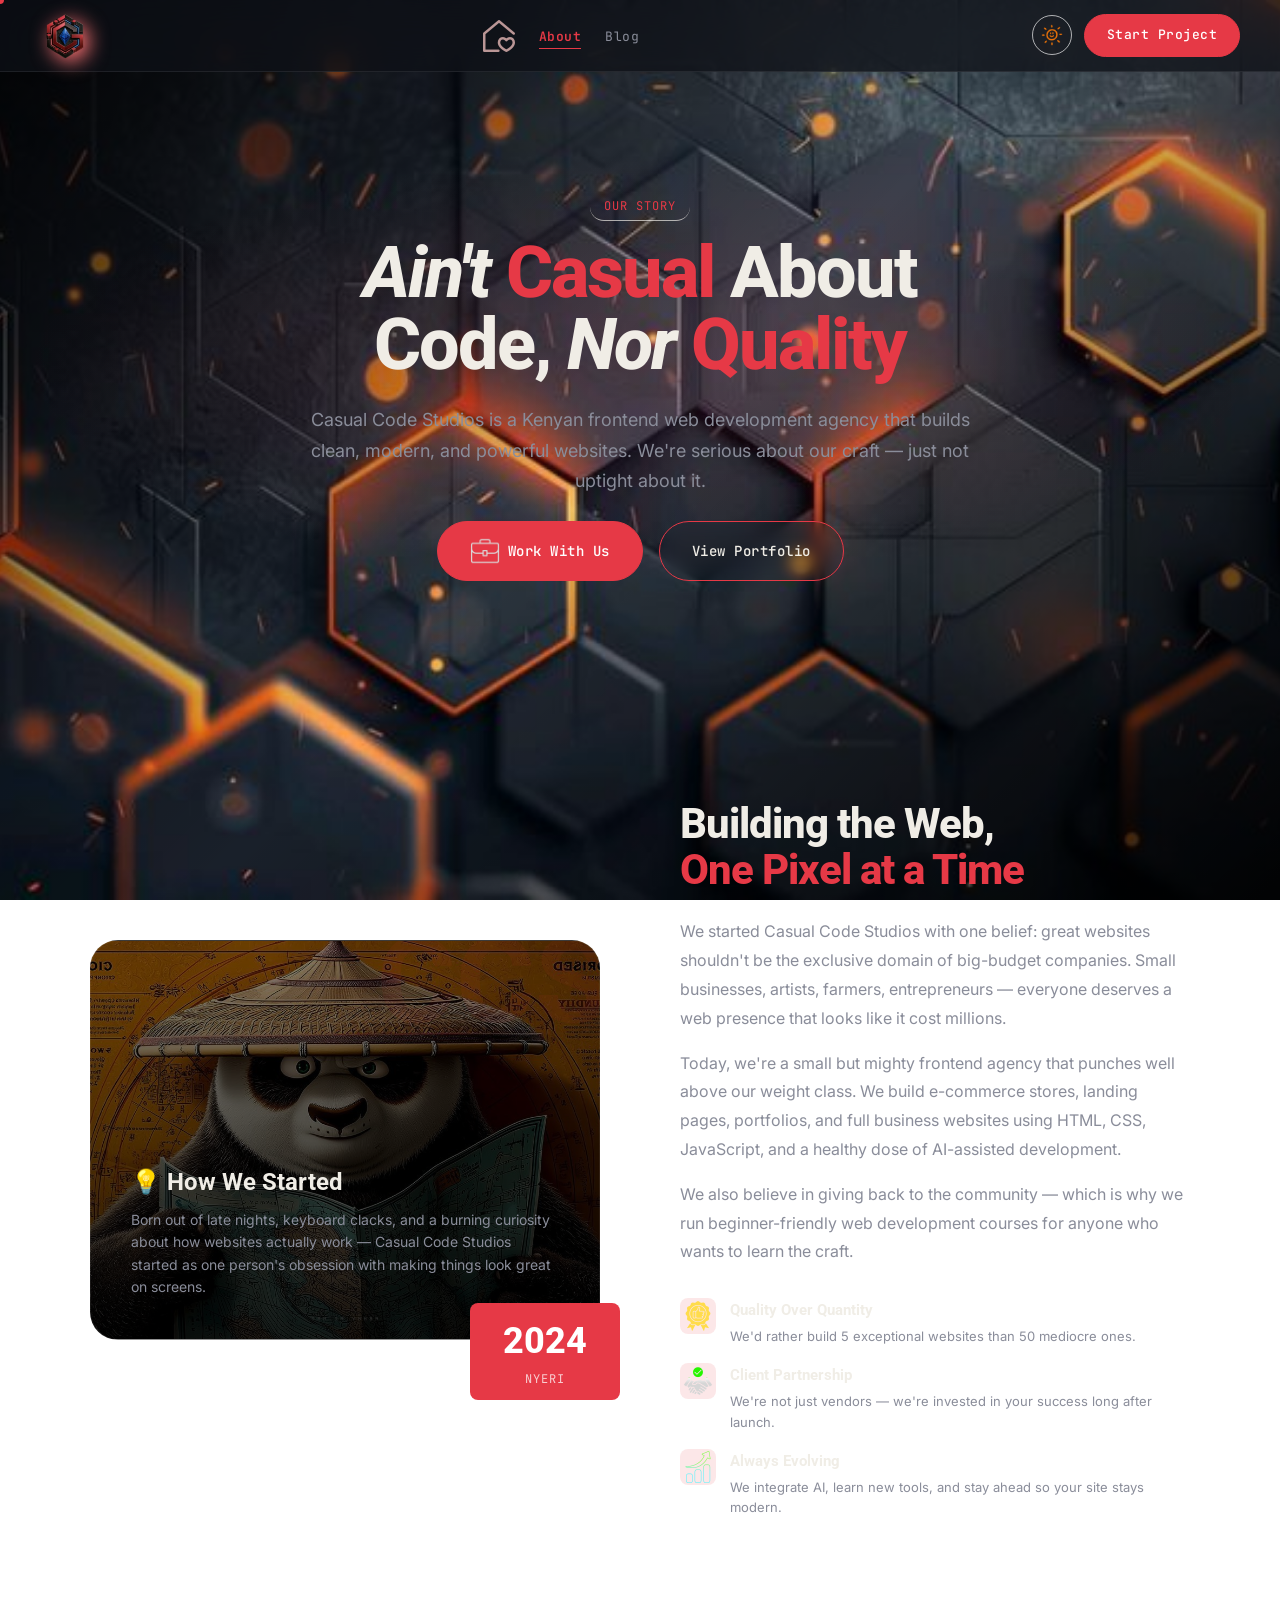
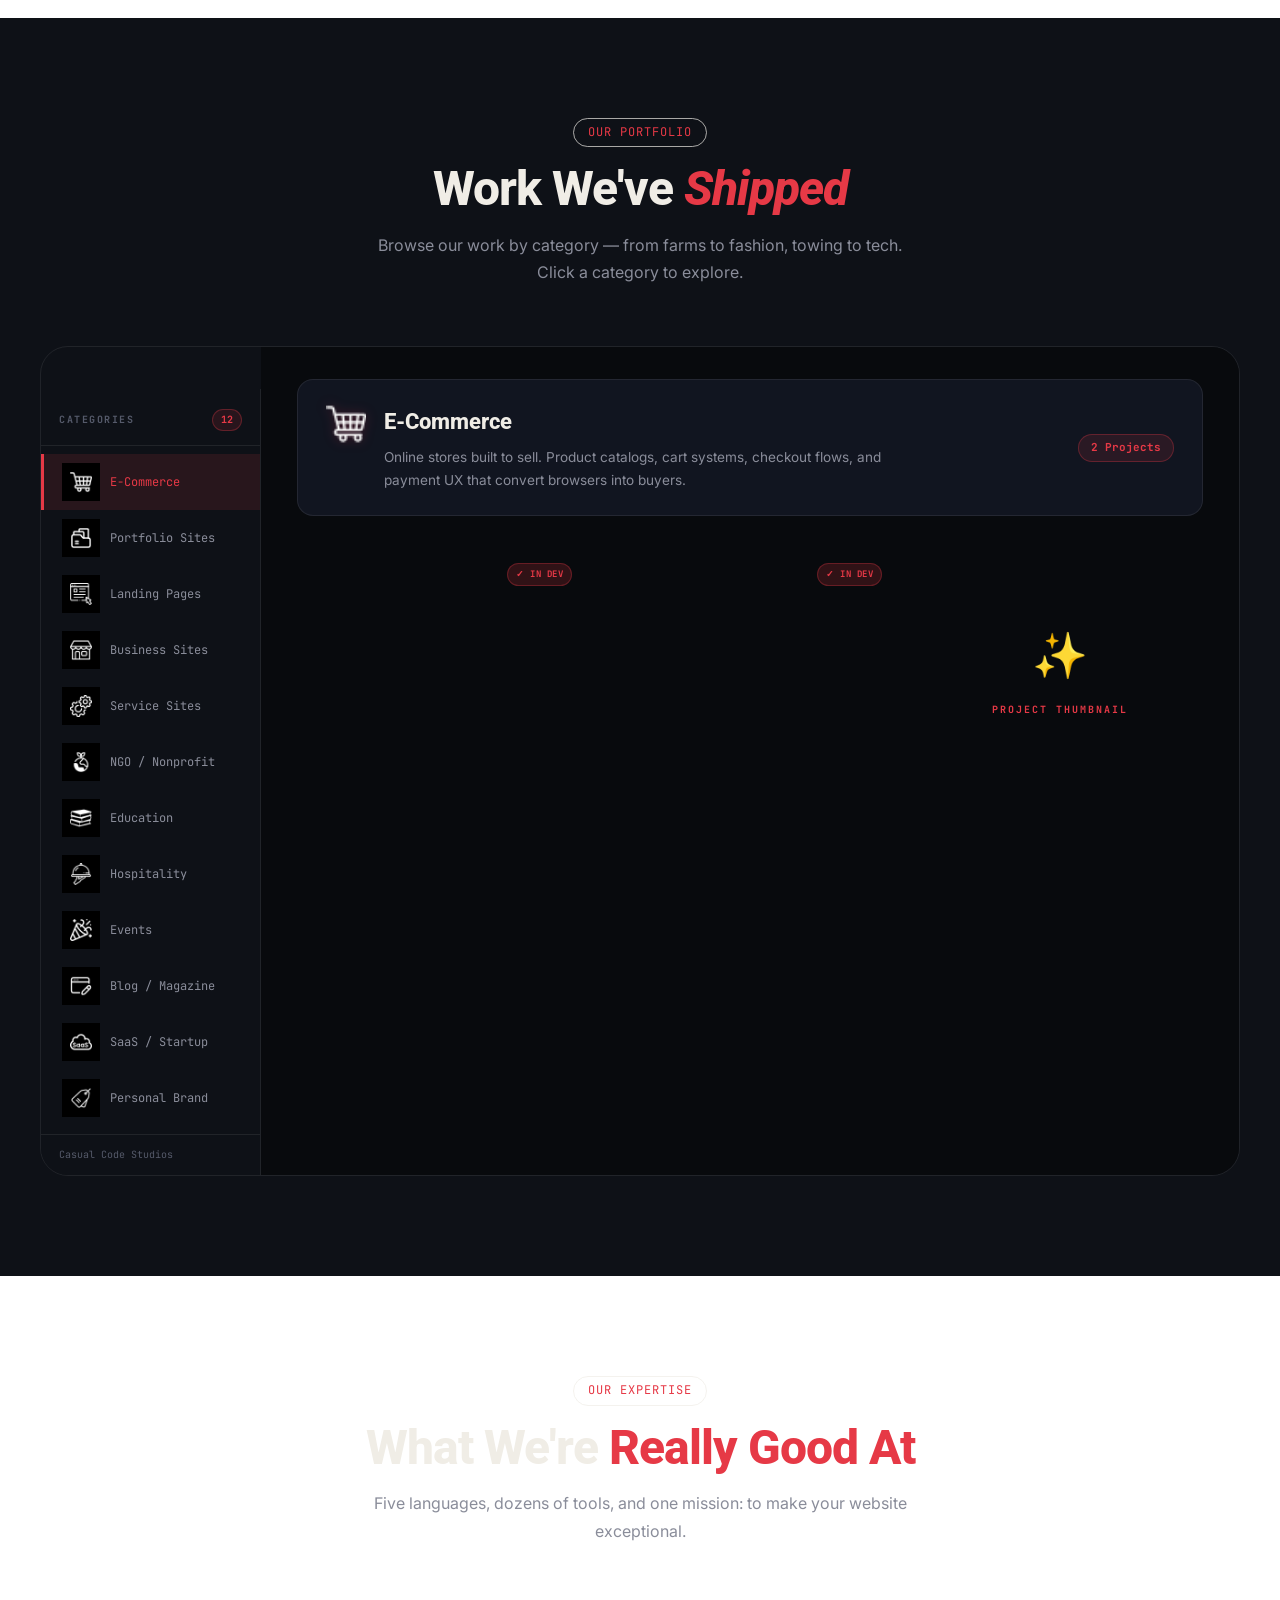
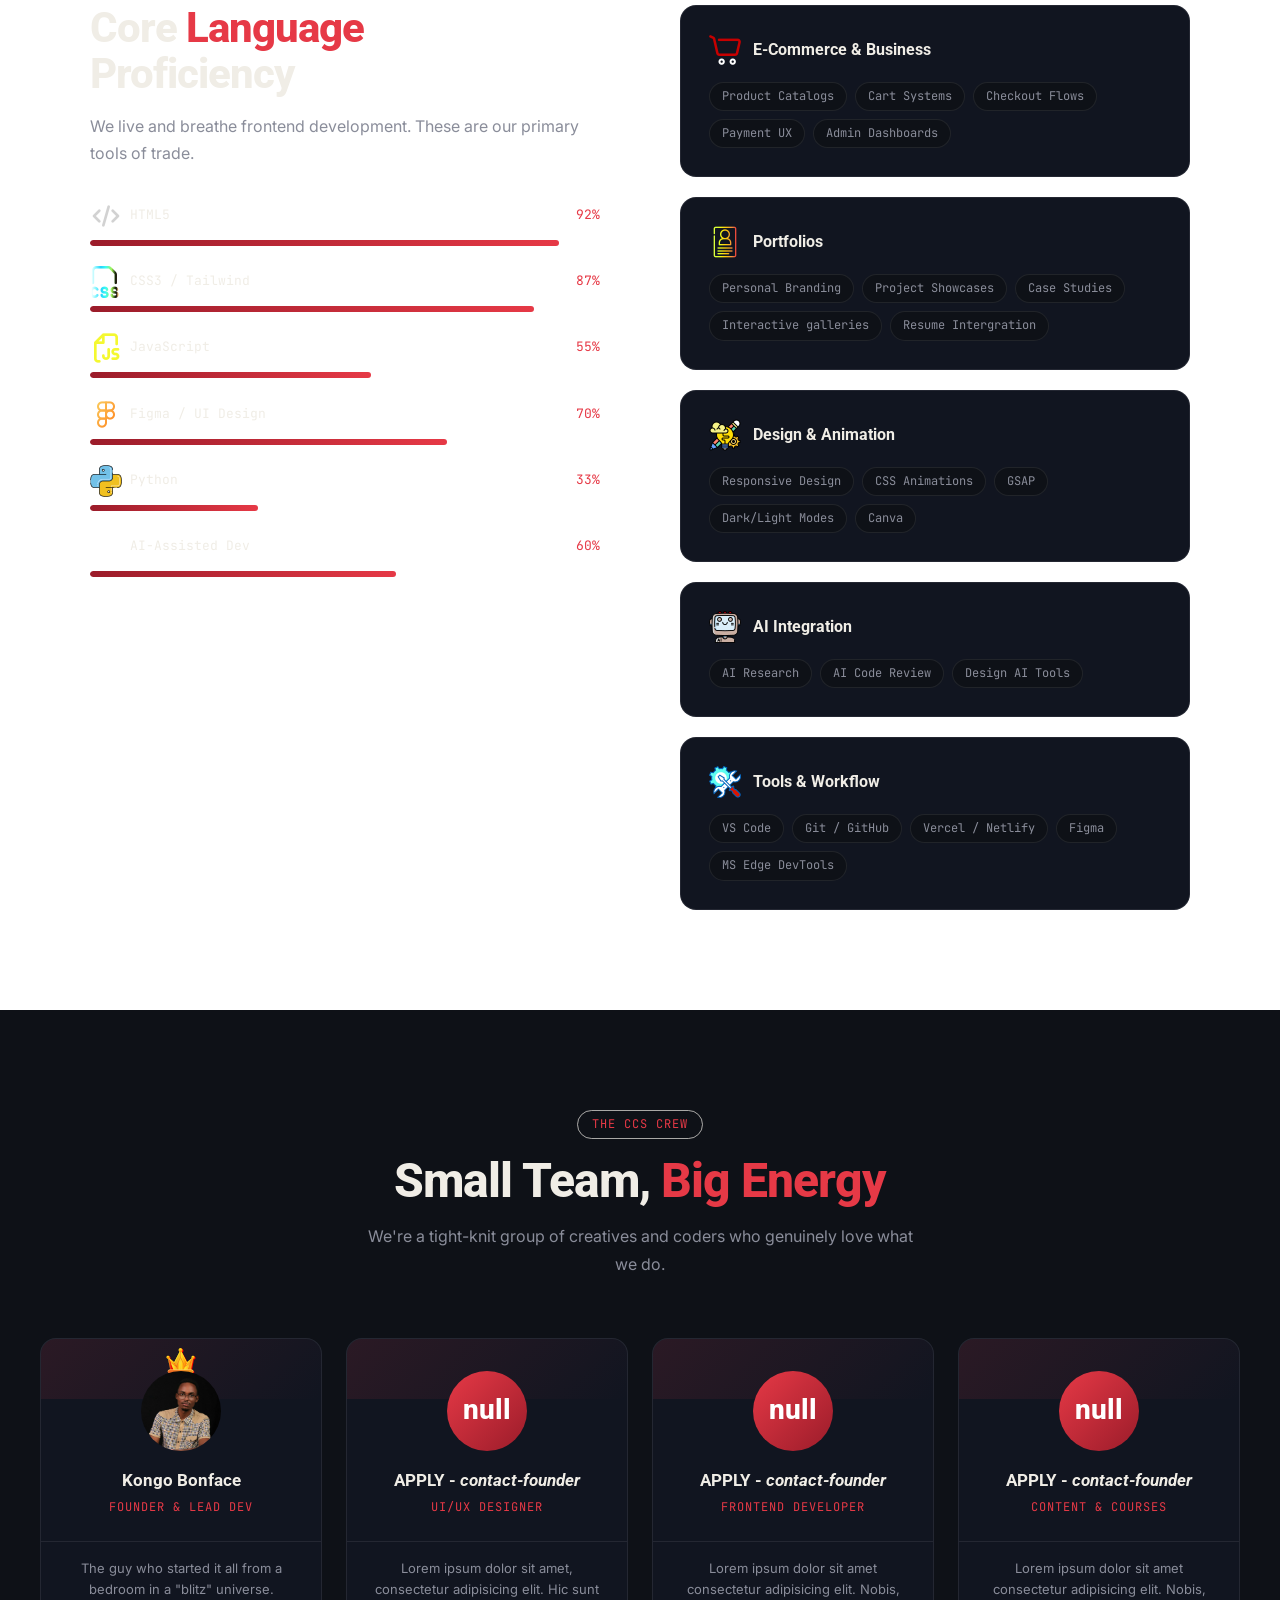
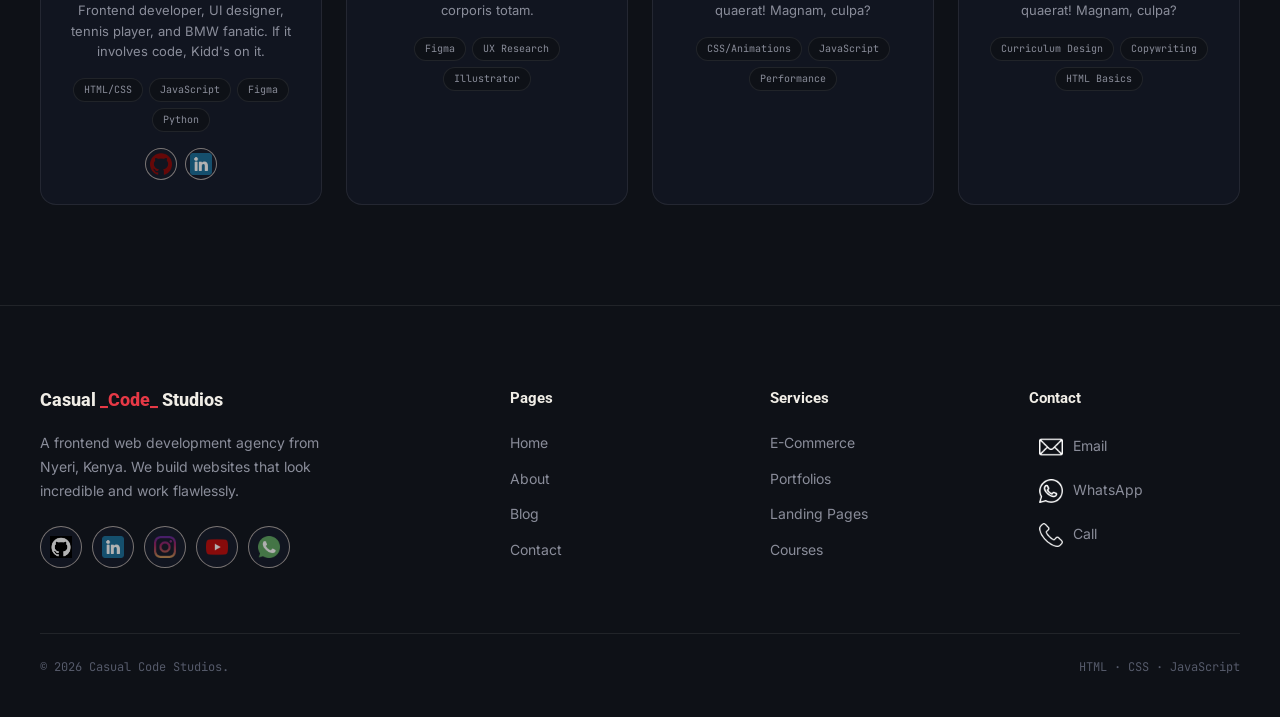
==== commit 0789efff: "aaa" ====
--- a/about.html
+++ b/about.html
@@ -144,236 +144,6 @@
               <h4>Always Evolving</h4>
               <p>We integrate AI, learn new tools, and stay ahead so your site stays modern.</p>
             </div>
-          </div>
-        </div>
-      </div>
-    </div>
-  </section>
-
-
-  <!-- SKILLS -->
-  <section class="skills-section" id="skills">
-    <div class="section-header reveal">
-      <div class="section-tag">Our Expertise</div>
-      <h2 class="section-title">What We're <span>Really Good At</span></h2>
-      <p class="section-sub">Five languages, dozens of tools, and one mission: to make your website exceptional.</p>
-    </div>
-    <div class="skills-content">
-      <div class="skills-left">
-        <h2>Core <span>Language</span><br>Proficiency</h2>
-        <p>We live and breathe frontend development. These are our primary tools of trade.</p>
-        <div class="skill-bars">
-          <!-- HTML 5 -->
-          <div class="skill-bar-item">
-            <div class="skill-bar-header">
-              <span class="skill-bar-name"><img src="html-1.png" alt=""> HTML5</span>
-              <span class="skill-bar-pct">92%</span>
-            </div>
-            <div class="skill-bar-track">
-              <div class="skill-bar-fill" style="--w:92%"></div>
-            </div>
-          </div>
-          <!-- CSS / TAILWIND -->
-          <div class="skill-bar-item">
-            <div class="skill-bar-header">
-              <span class="skill-bar-name"><img src="css.png" alt="css icon"> CSS3 / Tailwind</span>
-              <span class="skill-bar-pct">87%</span>
-            </div>
-            <div class="skill-bar-track">
-              <div class="skill-bar-fill" style="--w:87%"></div>
-            </div>
-          </div>
-          <!-- JAVASCRIPT -->
-          <div class="skill-bar-item">
-            <div class="skill-bar-header">
-              <span class="skill-bar-name"><img src="java.png" alt="javascript icon"> JavaScript</span>
-              <span class="skill-bar-pct">55%</span>
-            </div>
-            <div class="skill-bar-track">
-              <div class="skill-bar-fill" style="--w:55%"></div>
-            </div>
-          </div>
-          <!-- FIGMA -->
-          <div class="skill-bar-item">
-            <div class="skill-bar-header">
-              <span class="skill-bar-name"><img src="figma.png" alt="figma icon"> Figma / UI Design</span>
-              <span class="skill-bar-pct">70%</span>
-            </div>
-            <div class="skill-bar-track">
-              <div class="skill-bar-fill" style="--w:70%"></div>
-            </div>
-          </div>
-          <!-- PYTHON -->
-          <div class="skill-bar-item">
-            <div class="skill-bar-header">
-              <span class="skill-bar-name"><img src="python.png" alt="python icon"> Python</span>
-              <span class="skill-bar-pct">33%</span>
-            </div>
-            <div class="skill-bar-track">
-              <div class="skill-bar-fill" style="--w:33%"></div>
-            </div>
-          </div>
-          <div class="skill-bar-item">
-            <div class="skill-bar-header">
-              <span class="skill-bar-name"><img src="cpu.png" alt="AI icon"> AI-Assisted Dev</span>
-              <span class="skill-bar-pct">60%</span>
-            </div>
-            <div class="skill-bar-track">
-              <div class="skill-bar-fill" style="--w:60%"></div>
-            </div>
-          </div>
-        </div>
-      </div>
-      <div class="skills-right">
-        <!-- E-COMMERCE AND BUSINESS -->
-        <div class="skill-category-card reveal d1">
-          <div class="skill-cat-header">
-            <span class="skill-cat-icon"><img src="online-shopping.png" alt="cart"></span>
-            <h4>E-Commerce & Business</h4>
-          </div>
-          <div class="skill-tags">
-            <span class="skill-tag">Product Catalogs</span>
-            <span class="skill-tag">Cart Systems</span>
-            <span class="skill-tag">Checkout Flows</span>
-            <span class="skill-tag">Payment UX</span>
-            <span class="skill-tag">Admin Dashboards</span>
-          </div>
-        </div>
-        <!-- PORTFOLIOS -->
-        <div class="skill-category-card reveal d2">
-          <div class="skill-cat-header">
-            <span class="skill-cat-icon"><img src="user-file.png" alt="cart"></span>
-            <h4>Portfolios</h4>
-          </div>
-          <div class="skill-tags">
-            <span class="skill-tag">Personal Branding</span>
-            <span class="skill-tag">Project Showcases</span>
-            <span class="skill-tag">Case Studies</span>
-            <span class="skill-tag">Interactive galleries</span>
-            <span class="skill-tag">Resume Intergration</span>
-          </div>
-        </div>
-        <!-- DESIGN AND ANIMATION -->
-        <div class="skill-category-card reveal d3">
-          <div class="skill-cat-header">
-            <span class="skill-cat-icon"><img src="design-thinking.png" alt="design icon"></span>
-            <h4>Design & Animation</h4>
-          </div>
-          <div class="skill-tags">
-            <span class="skill-tag">Responsive Design</span>
-            <span class="skill-tag">CSS Animations</span>
-            <span class="skill-tag">GSAP</span>
-            <span class="skill-tag">Dark/Light Modes</span>
-            <span class="skill-tag">Canva</span>
-          </div>
-        </div>
-        <!-- AI INTERGRATION -->
-        <div class="skill-category-card reveal d4">
-          <div class="skill-cat-header">
-            <span class="skill-cat-icon"><img src="ai.png" alt="AI icon"></span>
-            <h4>AI Integration</h4>
-          </div>
-          <div class="skill-tags">
-            <span class="skill-tag">AI Research</span>
-            <span class="skill-tag">AI Code Review</span>
-            <span class="skill-tag">Design AI Tools</span>
-          </div>
-        </div>
-        <!-- TOOLS AND WORKFLOW ICON  -->
-        <div class="skill-category-card reveal d5">
-          <div class="skill-cat-header">
-            <span class="skill-cat-icon"><img src="settings.png" alt="tools icon"></span>
-            <h4>Tools & Workflow</h4>
-          </div>
-          <div class="skill-tags">
-            <span class="skill-tag">VS Code</span>
-            <span class="skill-tag">Git / GitHub</span>
-            <span class="skill-tag">Vercel / Netlify</span>
-            <span class="skill-tag">Figma</span>
-            <span class="skill-tag">MS Edge DevTools</span>
-          </div>
-        </div>
-      </div>
-    </div>
-  </section>
-
-  <!-- TEAM -->
-  <section class="team-section" id="team">
-    <div class="section-header reveal">
-      <div class="section-tag">The CCS Crew</div>
-      <h2 class="section-title">Small Team, <span>Big Energy</span></h2>
-      <p class="section-sub">We're a tight-knit group of creatives and coders who genuinely love what we do.</p>
-    </div>
-    <div class="team-grid">
-      <!-- Founder -->
-      <div class="team-card reveal d1">
-        <div class="team-card-top">
-          <span class="founder-crown"><img src="crown.png" alt="crown icon"></span>
-          <div class="team-avatar">
-            <img src="hero.jpg" alt="Admin profile pic">
-          </div>
-          <div class="team-name">Kongo Bonface</div>
-          <div class="team-role">Founder & Lead Dev</div>
-        </div>
-        <div class="team-card-body">
-          <p>The guy who started it all from a bedroom in a "blitz" universe. Frontend developer, UI designer, tennis player, and BMW fanatic. If it involves code, Kidd's on it.</p>
-          <div class="team-skills">
-            <span class="team-skill">HTML/CSS</span>
-            <span class="team-skill">JavaScript</span>
-            <span class="team-skill">Figma</span>
-            <span class="team-skill">Python</span>
-          </div>
-          <div style="display:flex;gap:8px;justify-content:center;margin-top:16px">
-            <a href="https://github.com/CasualCodeStudios" target="_blank" class="footer-social-btn" style="width:32px;height:32px;font-size:14px"><img src="github.png" alt="github ic=on"></a>
-            <a href="https://www.linkedin.com/in/bonface-kongo-5b8248321" target="_blank" class="footer-social-btn" style="width:32px;height:32px;font-size:14px"><img src="linkedin.png" alt="linkedin icon"></a>
-          </div>
-        </div>
-      </div>
-      <!-- Team member 2 -->
-      <div class="team-card reveal d2">
-        <div class="team-card-top">
-          <div class="team-avatar">null</div>
-          <div class="team-name">APPLY - <em>contact-founder</em></div>
-          <div class="team-role">UI/UX Designer</div>
-        </div>
-        <div class="team-card-body">
-          <p>Lorem ipsum dolor sit amet, consectetur adipisicing elit. Hic sunt corporis totam.</p>
-          <div class="team-skills">
-            <span class="team-skill">Figma</span>
-            <span class="team-skill">UX Research</span>
-            <span class="team-skill">Illustrator</span>
-          </div>
-        </div>
-      </div>
-      <!-- Team member 3 -->
-      <div class="team-card reveal d3">
-        <div class="team-card-top">
-          <div class="team-avatar">null</div>
-          <div class="team-name">APPLY - <em>contact-founder</em></div>
-          <div class="team-role">Frontend Developer</div>
-        </div>
-        <div class="team-card-body">
-          <p>Lorem ipsum dolor sit amet consectetur adipisicing elit. Nobis, quaerat! Magnam, culpa?</p>
-          <div class="team-skills">
-            <span class="team-skill">CSS/Animations</span>
-            <span class="team-skill">JavaScript</span>
-            <span class="team-skill">Performance</span>
-          </div>
-        </div>
-      </div>
-      <!-- Team member 4 -->
-      <div class="team-card reveal d4">
-        <div class="team-card-top">
-          <div class="team-avatar">null</div>
-          <div class="team-name">APPLY - <em>contact-founder</em></div>
-          <div class="team-role">Content & Courses</div>
-        </div>
-        <div class="team-card-body">
-          <p>Lorem ipsum dolor sit amet consectetur adipisicing elit. Nobis, quaerat! Magnam, culpa?</p>
-          <div class="team-skills">
-            <span class="team-skill">Curriculum Design</span>
-            <span class="team-skill">Copywriting</span>
-            <span class="team-skill">HTML Basics</span>
           </div>
         </div>
       </div>
@@ -642,6 +412,35 @@
 
 
   <!-- ── SERVICE SITE ── -->
+            <!-- FOCUS STUDIOS -->
+          <div class="flip-card" data-cat="services">
+  <div class="flip-inner">
+    <div class="flip-front">
+      <div class="flip-thumb" style="background:linear-gradient(135deg,#0a0a0a,#1a1a1a)">
+        <img src="focus-thumbnail.png" alt="Focus Studios - photography services">
+        <span class="flip-status badge-green">✓ Live</span>
+      </div>
+      <div class="flip-front-info">
+        <span class="flip-cat-label">Services · Photography</span>
+        <h4>Focus Studios - photography</h4>
+      </div>
+      <div class="flip-hint">Hover to flip ↻</div>
+    </div>
+    <div class="flip-back">
+      <div class="flip-back-cat"><img src="setting.png" alt="Services"> Service Site</div>
+      <h4>Focus Studios - Photography Services</h4>
+      <p>Nairobi based photography studio. Trusted nationwide for weddings, events, portraits and commercial photography. We travel to you — anywhere in Kenya.</p>
+      <div class="flip-tags">
+        <span>HTML</span><span>CSS</span><span>JS</span>
+      </div>
+      <div class="flip-links">
+        <a href="https://focusstudios.vercel.app/" target="_blank" class="flip-btn-primary">Live Preview →</a>
+      </div>
+    </div>
+  </div>
+          </div>
+
+            <!-- ZELEONTECH -->
           <div class="flip-card" data-cat="services">
   <div class="flip-inner">
     <div class="flip-front">
@@ -696,6 +495,34 @@
                 </div>
               </div>
             </div>
+          </div>
+
+          <!-- Zeleontech -->
+          <div class="flip-card" data-cat="business">
+  <div class="flip-inner">
+    <div class="flip-front">
+      <div class="flip-thumb" style="background:linear-gradient(135deg,#0a0a0a,#1a1a1a)">
+        <img src="zeleontech-thumbnail.png" alt="Zeleontech WiFi Provider">
+        <span class="flip-status badge-green">✓ Live</span>
+      </div>
+      <div class="flip-front-info">
+        <span class="flip-cat-label">Business · Services · Connectivity</span>
+        <h4>Zeleontech - WiFi</h4>
+      </div>
+      <div class="flip-hint">Hover to flip ↻</div>
+    </div>
+    <div class="flip-back">
+      <div class="flip-back-cat"><img src="setting.png" alt="Services"> Business Site</div>
+      <h4>Zeleontech WiFi Provider</h4>
+      <p>A connectivity services site for a Nyeri-based WiFi provider. Clean package breakdowns, instant hotspot access, and a contact flow built to get users online fast — no confusion, no friction.</p>
+      <div class="flip-tags">
+        <span>HTML</span><span>CSS</span><span>JS</span>
+      </div>
+      <div class="flip-links">
+        <a href="https://zeleontech.vercel.app/" target="_blank" class="flip-btn-primary">Live Preview →</a>
+      </div>
+    </div>
+  </div>
           </div>
 
           <!-- ── HOSPITALITY / LANDING ── -->
@@ -939,6 +766,236 @@
       </div>
     </div>
   </section>
+
+  <!-- SKILLS -->
+  <section class="skills-section" id="skills">
+    <div class="section-header reveal">
+      <div class="section-tag">Our Expertise</div>
+      <h2 class="section-title">What We're <span>Really Good At</span></h2>
+      <p class="section-sub">Five languages, dozens of tools, and one mission: to make your website exceptional.</p>
+    </div>
+    <div class="skills-content">
+      <div class="skills-left">
+        <h2>Core <span>Language</span><br>Proficiency</h2>
+        <p>We live and breathe frontend development. These are our primary tools of trade.</p>
+        <div class="skill-bars">
+          <!-- HTML 5 -->
+          <div class="skill-bar-item">
+            <div class="skill-bar-header">
+              <span class="skill-bar-name"><img src="html-1.png" alt=""> HTML5</span>
+              <span class="skill-bar-pct">92%</span>
+            </div>
+            <div class="skill-bar-track">
+              <div class="skill-bar-fill" style="--w:92%"></div>
+            </div>
+          </div>
+          <!-- CSS / TAILWIND -->
+          <div class="skill-bar-item">
+            <div class="skill-bar-header">
+              <span class="skill-bar-name"><img src="css.png" alt="css icon"> CSS3 / Tailwind</span>
+              <span class="skill-bar-pct">87%</span>
+            </div>
+            <div class="skill-bar-track">
+              <div class="skill-bar-fill" style="--w:87%"></div>
+            </div>
+          </div>
+          <!-- JAVASCRIPT -->
+          <div class="skill-bar-item">
+            <div class="skill-bar-header">
+              <span class="skill-bar-name"><img src="java.png" alt="javascript icon"> JavaScript</span>
+              <span class="skill-bar-pct">55%</span>
+            </div>
+            <div class="skill-bar-track">
+              <div class="skill-bar-fill" style="--w:55%"></div>
+            </div>
+          </div>
+          <!-- FIGMA -->
+          <div class="skill-bar-item">
+            <div class="skill-bar-header">
+              <span class="skill-bar-name"><img src="figma.png" alt="figma icon"> Figma / UI Design</span>
+              <span class="skill-bar-pct">70%</span>
+            </div>
+            <div class="skill-bar-track">
+              <div class="skill-bar-fill" style="--w:70%"></div>
+            </div>
+          </div>
+          <!-- PYTHON -->
+          <div class="skill-bar-item">
+            <div class="skill-bar-header">
+              <span class="skill-bar-name"><img src="python.png" alt="python icon"> Python</span>
+              <span class="skill-bar-pct">33%</span>
+            </div>
+            <div class="skill-bar-track">
+              <div class="skill-bar-fill" style="--w:33%"></div>
+            </div>
+          </div>
+          <div class="skill-bar-item">
+            <div class="skill-bar-header">
+              <span class="skill-bar-name"><img src="cpu.png" alt="AI icon"> AI-Assisted Dev</span>
+              <span class="skill-bar-pct">60%</span>
+            </div>
+            <div class="skill-bar-track">
+              <div class="skill-bar-fill" style="--w:60%"></div>
+            </div>
+          </div>
+        </div>
+      </div>
+      <div class="skills-right">
+        <!-- E-COMMERCE AND BUSINESS -->
+        <div class="skill-category-card reveal d1">
+          <div class="skill-cat-header">
+            <span class="skill-cat-icon"><img src="online-shopping.png" alt="cart"></span>
+            <h4>E-Commerce & Business</h4>
+          </div>
+          <div class="skill-tags">
+            <span class="skill-tag">Product Catalogs</span>
+            <span class="skill-tag">Cart Systems</span>
+            <span class="skill-tag">Checkout Flows</span>
+            <span class="skill-tag">Payment UX</span>
+            <span class="skill-tag">Admin Dashboards</span>
+          </div>
+        </div>
+        <!-- PORTFOLIOS -->
+        <div class="skill-category-card reveal d2">
+          <div class="skill-cat-header">
+            <span class="skill-cat-icon"><img src="user-file.png" alt="cart"></span>
+            <h4>Portfolios</h4>
+          </div>
+          <div class="skill-tags">
+            <span class="skill-tag">Personal Branding</span>
+            <span class="skill-tag">Project Showcases</span>
+            <span class="skill-tag">Case Studies</span>
+            <span class="skill-tag">Interactive galleries</span>
+            <span class="skill-tag">Resume Intergration</span>
+          </div>
+        </div>
+        <!-- DESIGN AND ANIMATION -->
+        <div class="skill-category-card reveal d3">
+          <div class="skill-cat-header">
+            <span class="skill-cat-icon"><img src="design-thinking.png" alt="design icon"></span>
+            <h4>Design & Animation</h4>
+          </div>
+          <div class="skill-tags">
+            <span class="skill-tag">Responsive Design</span>
+            <span class="skill-tag">CSS Animations</span>
+            <span class="skill-tag">GSAP</span>
+            <span class="skill-tag">Dark/Light Modes</span>
+            <span class="skill-tag">Canva</span>
+          </div>
+        </div>
+        <!-- AI INTERGRATION -->
+        <div class="skill-category-card reveal d4">
+          <div class="skill-cat-header">
+            <span class="skill-cat-icon"><img src="ai.png" alt="AI icon"></span>
+            <h4>AI Integration</h4>
+          </div>
+          <div class="skill-tags">
+            <span class="skill-tag">AI Research</span>
+            <span class="skill-tag">AI Code Review</span>
+            <span class="skill-tag">Design AI Tools</span>
+          </div>
+        </div>
+        <!-- TOOLS AND WORKFLOW ICON  -->
+        <div class="skill-category-card reveal d5">
+          <div class="skill-cat-header">
+            <span class="skill-cat-icon"><img src="settings.png" alt="tools icon"></span>
+            <h4>Tools & Workflow</h4>
+          </div>
+          <div class="skill-tags">
+            <span class="skill-tag">VS Code</span>
+            <span class="skill-tag">Git / GitHub</span>
+            <span class="skill-tag">Vercel / Netlify</span>
+            <span class="skill-tag">Figma</span>
+            <span class="skill-tag">MS Edge DevTools</span>
+          </div>
+        </div>
+      </div>
+    </div>
+  </section>
+
+  <!-- TEAM -->
+  <section class="team-section" id="team">
+    <div class="section-header reveal">
+      <div class="section-tag">The CCS Crew</div>
+      <h2 class="section-title">Small Team, <span>Big Energy</span></h2>
+      <p class="section-sub">We're a tight-knit group of creatives and coders who genuinely love what we do.</p>
+    </div>
+    <div class="team-grid">
+      <!-- Founder -->
+      <div class="team-card reveal d1">
+        <div class="team-card-top">
+          <span class="founder-crown"><img src="crown.png" alt="crown icon"></span>
+          <div class="team-avatar">
+            <img src="hero.jpg" alt="Admin profile pic">
+          </div>
+          <div class="team-name">Kongo Bonface</div>
+          <div class="team-role">Founder & Lead Dev</div>
+        </div>
+        <div class="team-card-body">
+          <p>The guy who started it all from a bedroom in a "blitz" universe. Frontend developer, UI designer, tennis player, and BMW fanatic. If it involves code, Kidd's on it.</p>
+          <div class="team-skills">
+            <span class="team-skill">HTML/CSS</span>
+            <span class="team-skill">JavaScript</span>
+            <span class="team-skill">Figma</span>
+            <span class="team-skill">Python</span>
+          </div>
+          <div style="display:flex;gap:8px;justify-content:center;margin-top:16px">
+            <a href="https://github.com/CasualCodeStudios" target="_blank" class="footer-social-btn" style="width:32px;height:32px;font-size:14px"><img src="github.png" alt="github ic=on"></a>
+            <a href="https://www.linkedin.com/in/bonface-kongo-5b8248321" target="_blank" class="footer-social-btn" style="width:32px;height:32px;font-size:14px"><img src="linkedin.png" alt="linkedin icon"></a>
+          </div>
+        </div>
+      </div>
+      <!-- Team member 2 -->
+      <div class="team-card reveal d2">
+        <div class="team-card-top">
+          <div class="team-avatar">null</div>
+          <div class="team-name">APPLY - <em>contact-founder</em></div>
+          <div class="team-role">UI/UX Designer</div>
+        </div>
+        <div class="team-card-body">
+          <p>Lorem ipsum dolor sit amet, consectetur adipisicing elit. Hic sunt corporis totam.</p>
+          <div class="team-skills">
+            <span class="team-skill">Figma</span>
+            <span class="team-skill">UX Research</span>
+            <span class="team-skill">Illustrator</span>
+          </div>
+        </div>
+      </div>
+      <!-- Team member 3 -->
+      <div class="team-card reveal d3">
+        <div class="team-card-top">
+          <div class="team-avatar">null</div>
+          <div class="team-name">APPLY - <em>contact-founder</em></div>
+          <div class="team-role">Frontend Developer</div>
+        </div>
+        <div class="team-card-body">
+          <p>Lorem ipsum dolor sit amet consectetur adipisicing elit. Nobis, quaerat! Magnam, culpa?</p>
+          <div class="team-skills">
+            <span class="team-skill">CSS/Animations</span>
+            <span class="team-skill">JavaScript</span>
+            <span class="team-skill">Performance</span>
+          </div>
+        </div>
+      </div>
+      <!-- Team member 4 -->
+      <div class="team-card reveal d4">
+        <div class="team-card-top">
+          <div class="team-avatar">null</div>
+          <div class="team-name">APPLY - <em>contact-founder</em></div>
+          <div class="team-role">Content & Courses</div>
+        </div>
+        <div class="team-card-body">
+          <p>Lorem ipsum dolor sit amet consectetur adipisicing elit. Nobis, quaerat! Magnam, culpa?</p>
+          <div class="team-skills">
+            <span class="team-skill">Curriculum Design</span>
+            <span class="team-skill">Copywriting</span>
+            <span class="team-skill">HTML Basics</span>
+          </div>
+        </div>
+      </div>
+    </div>
+  </section>
+
 
   <!-- FOOTER -->
   <footer class="footer">
--- a/style.css
+++ b/style.css
@@ -1482,6 +1482,20 @@
   font-family: var(--font-mono);
   font-size: 12px;
   color: var(--text-dim);
+}
+
+/* BUTTONS COURSE SECTION */
+.course-btn{
+  padding:0.3rem;
+  border-radius: 16px;
+  font-family: var(--font-mono);
+  background: none;
+  color: rgba(255, 166, 0, 0.726);
+  text-decoration: none;
+  transition: 0.3s ease;
+}
+.course-btn:active{
+  transform: translateX(4px);
 }
 
 /* ===== TESTIMONIALS ===== */
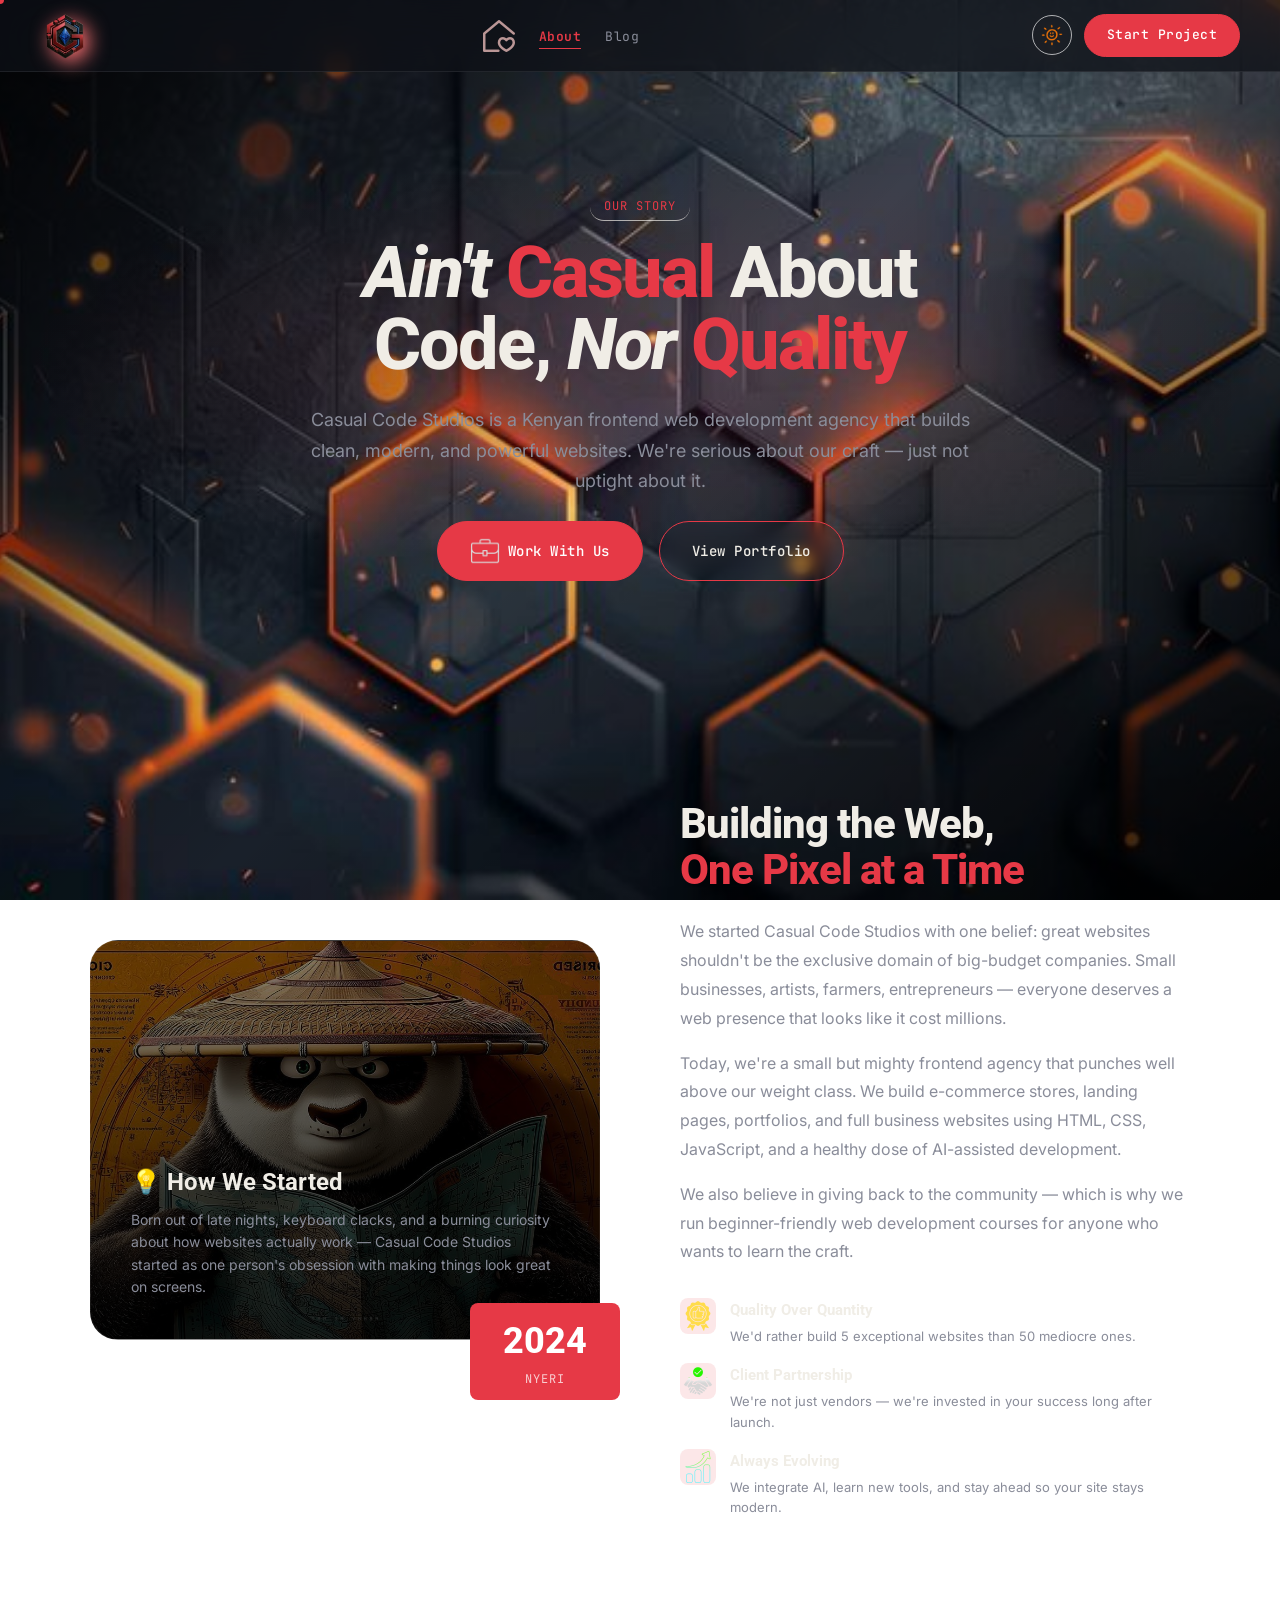
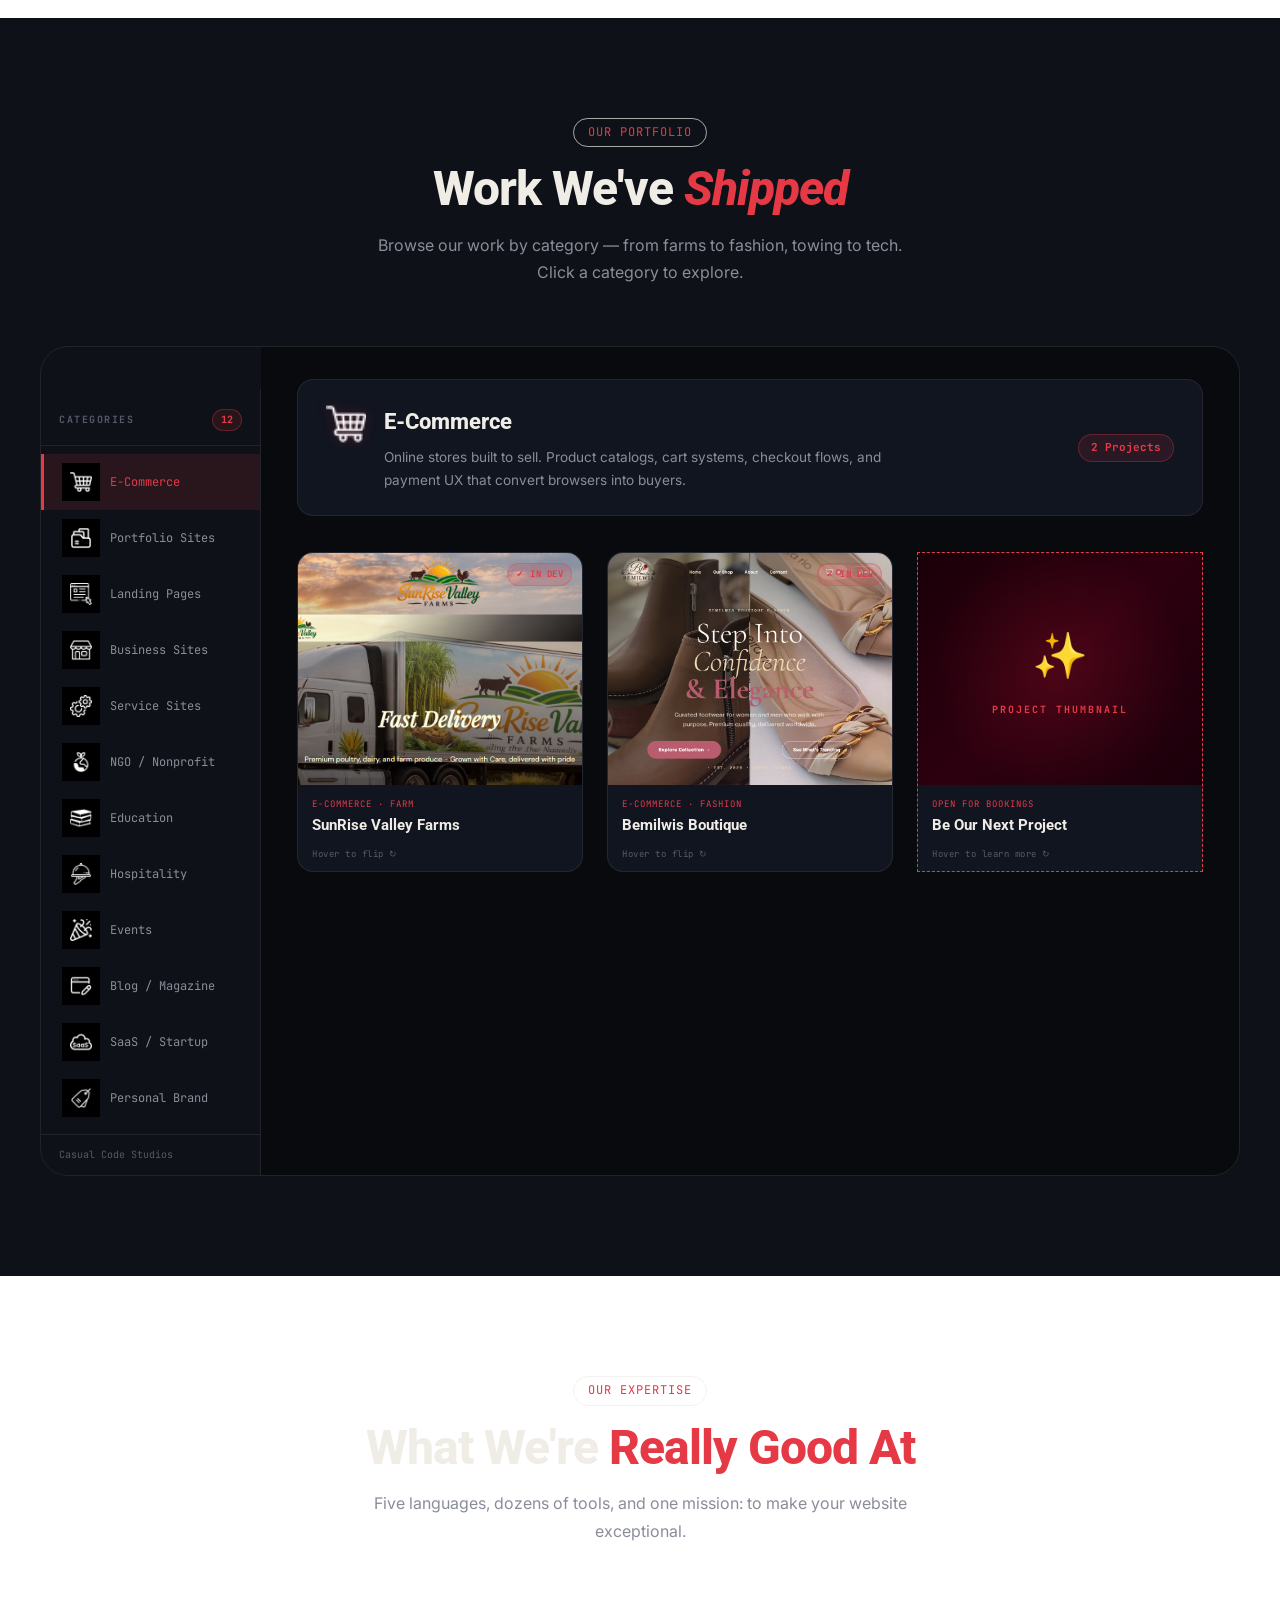
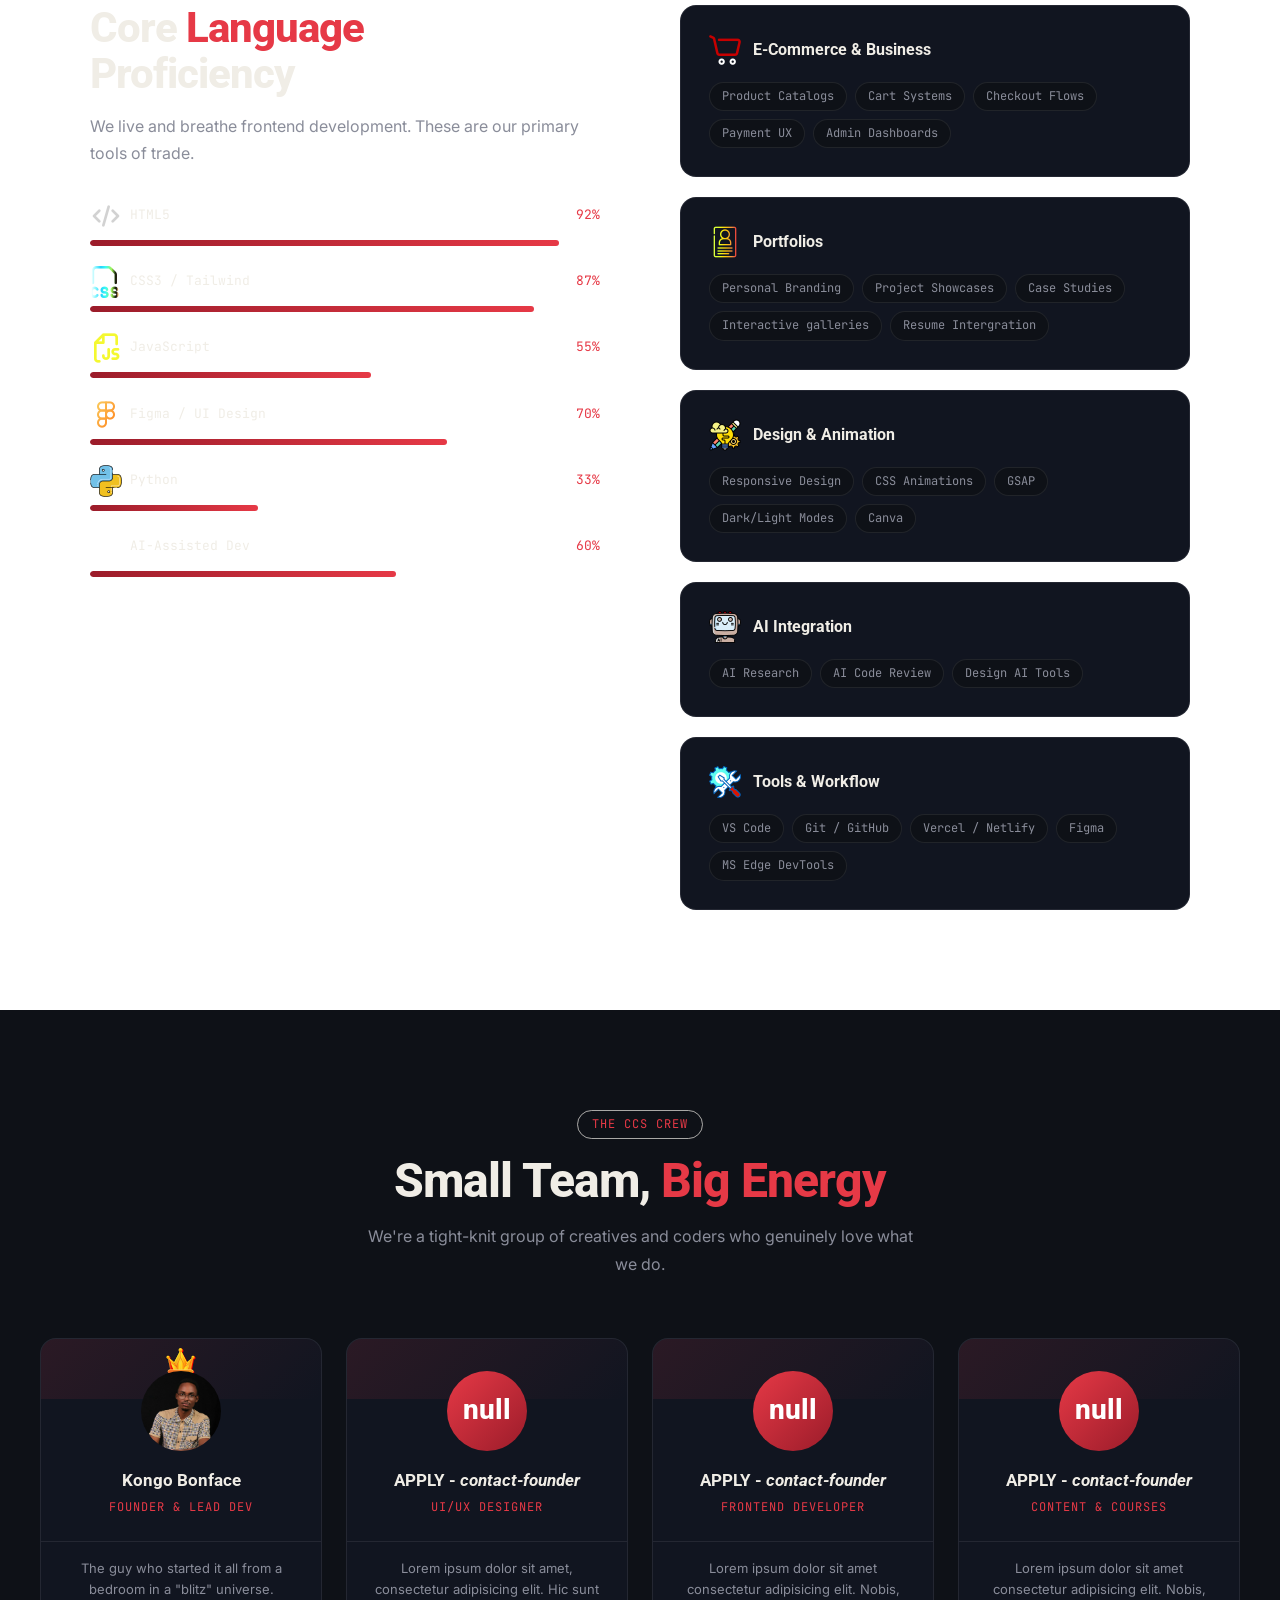
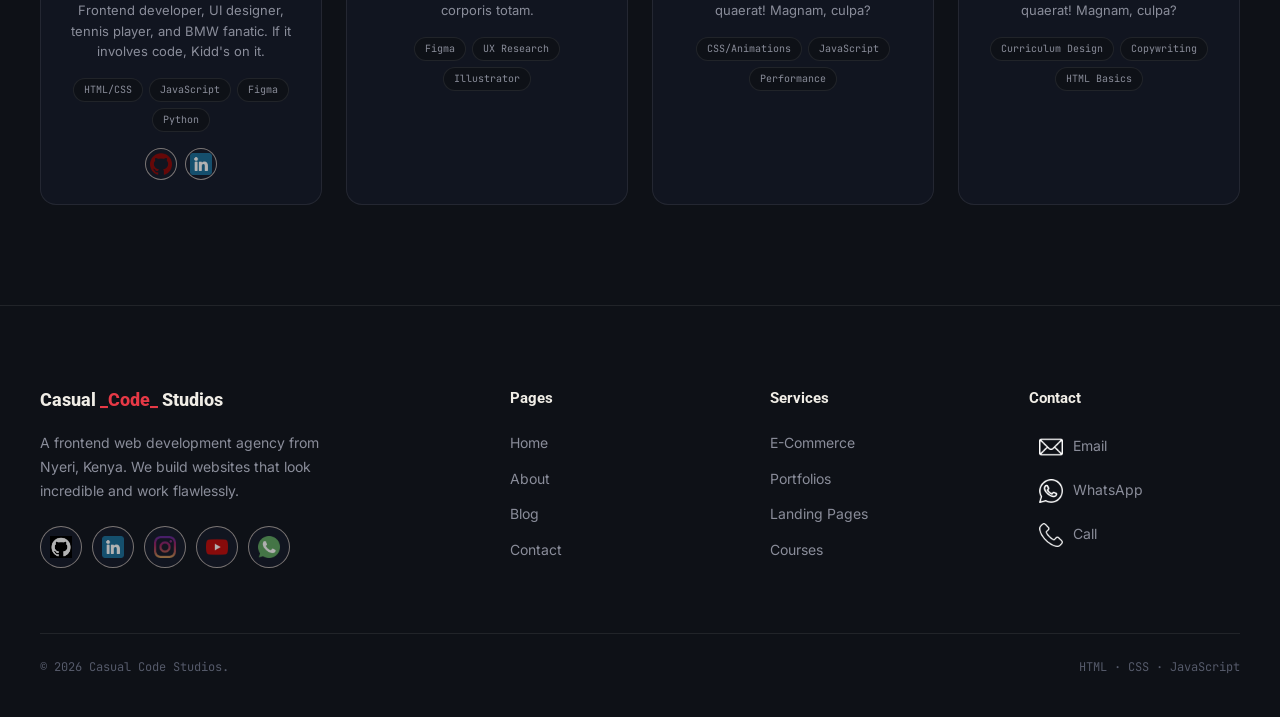
==== commit 65ef98db: "DDD" ====
--- a/about.html
+++ b/about.html
@@ -71,6 +71,7 @@
       </button>
     </div>
   </nav>
+  
   <div class="nav-drawer">
     <a href="index.html">Home</a>
     <a href="about.html">About & Work</a>
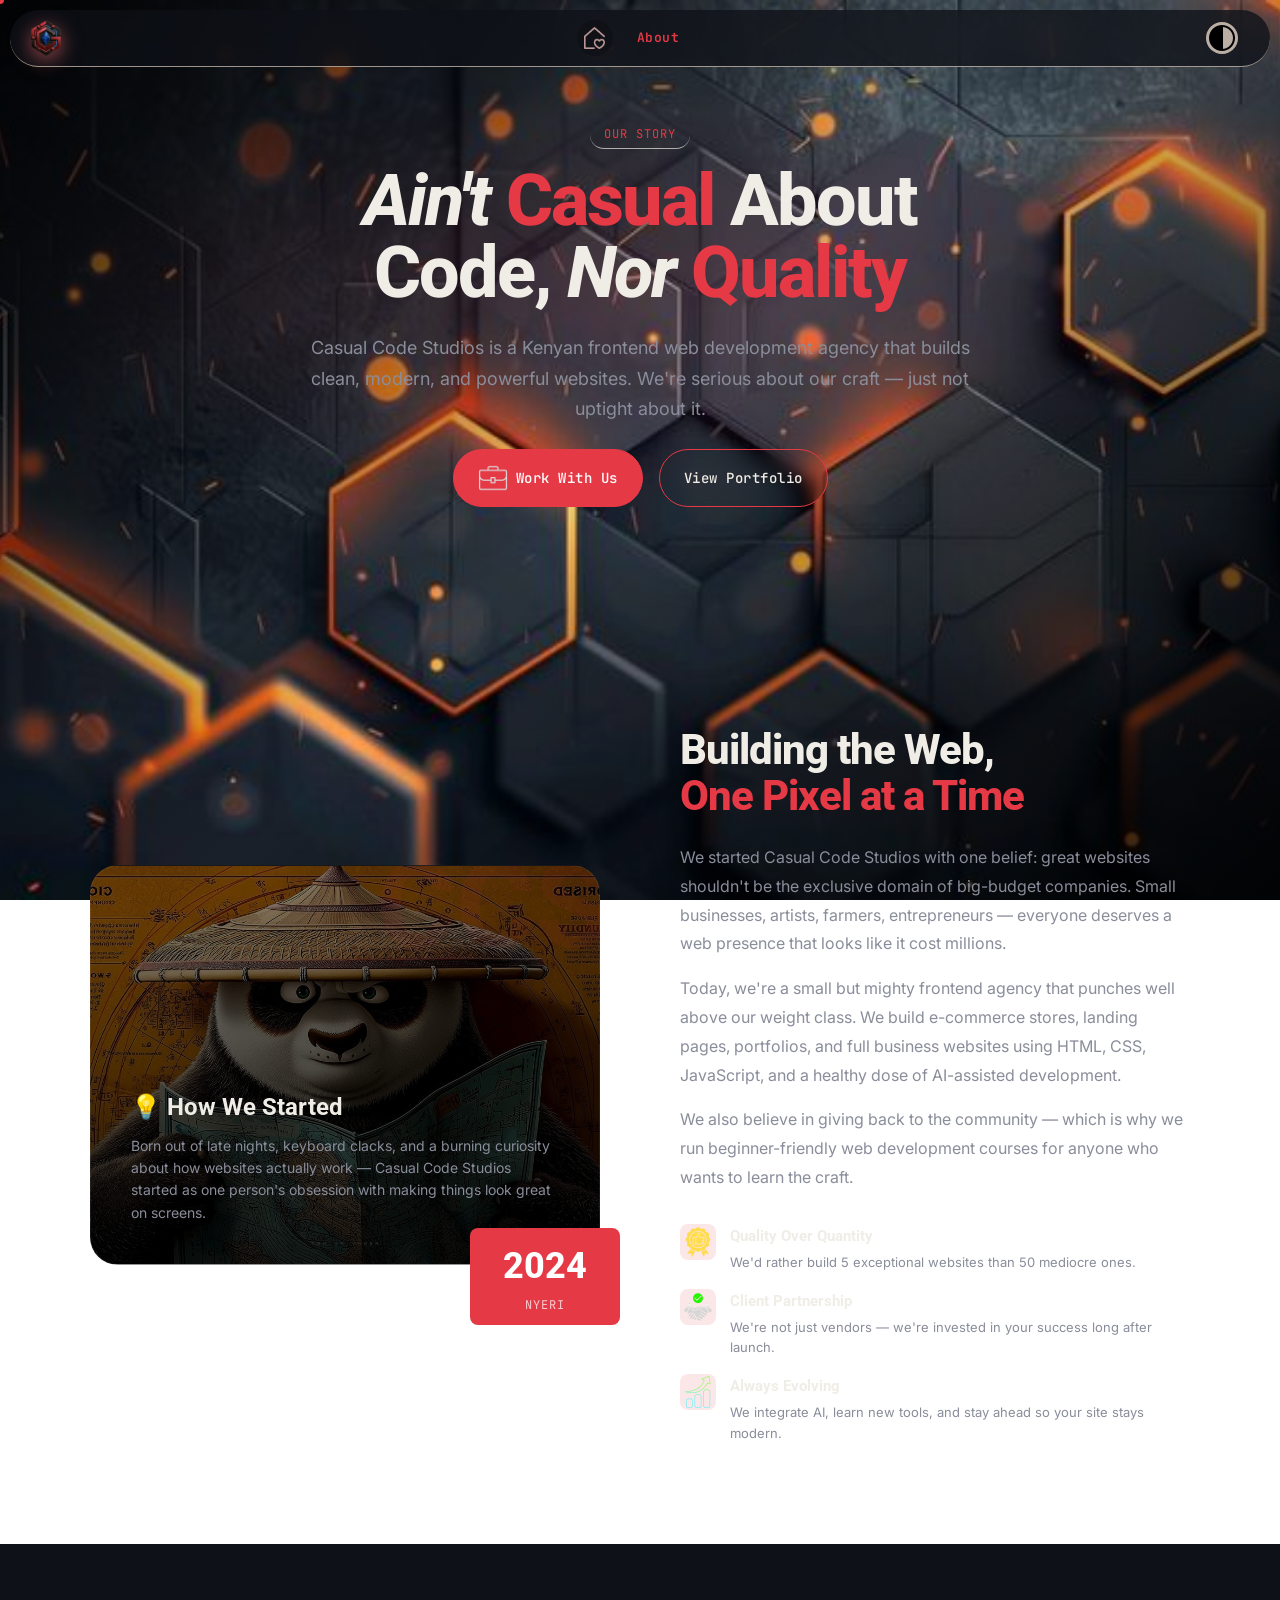
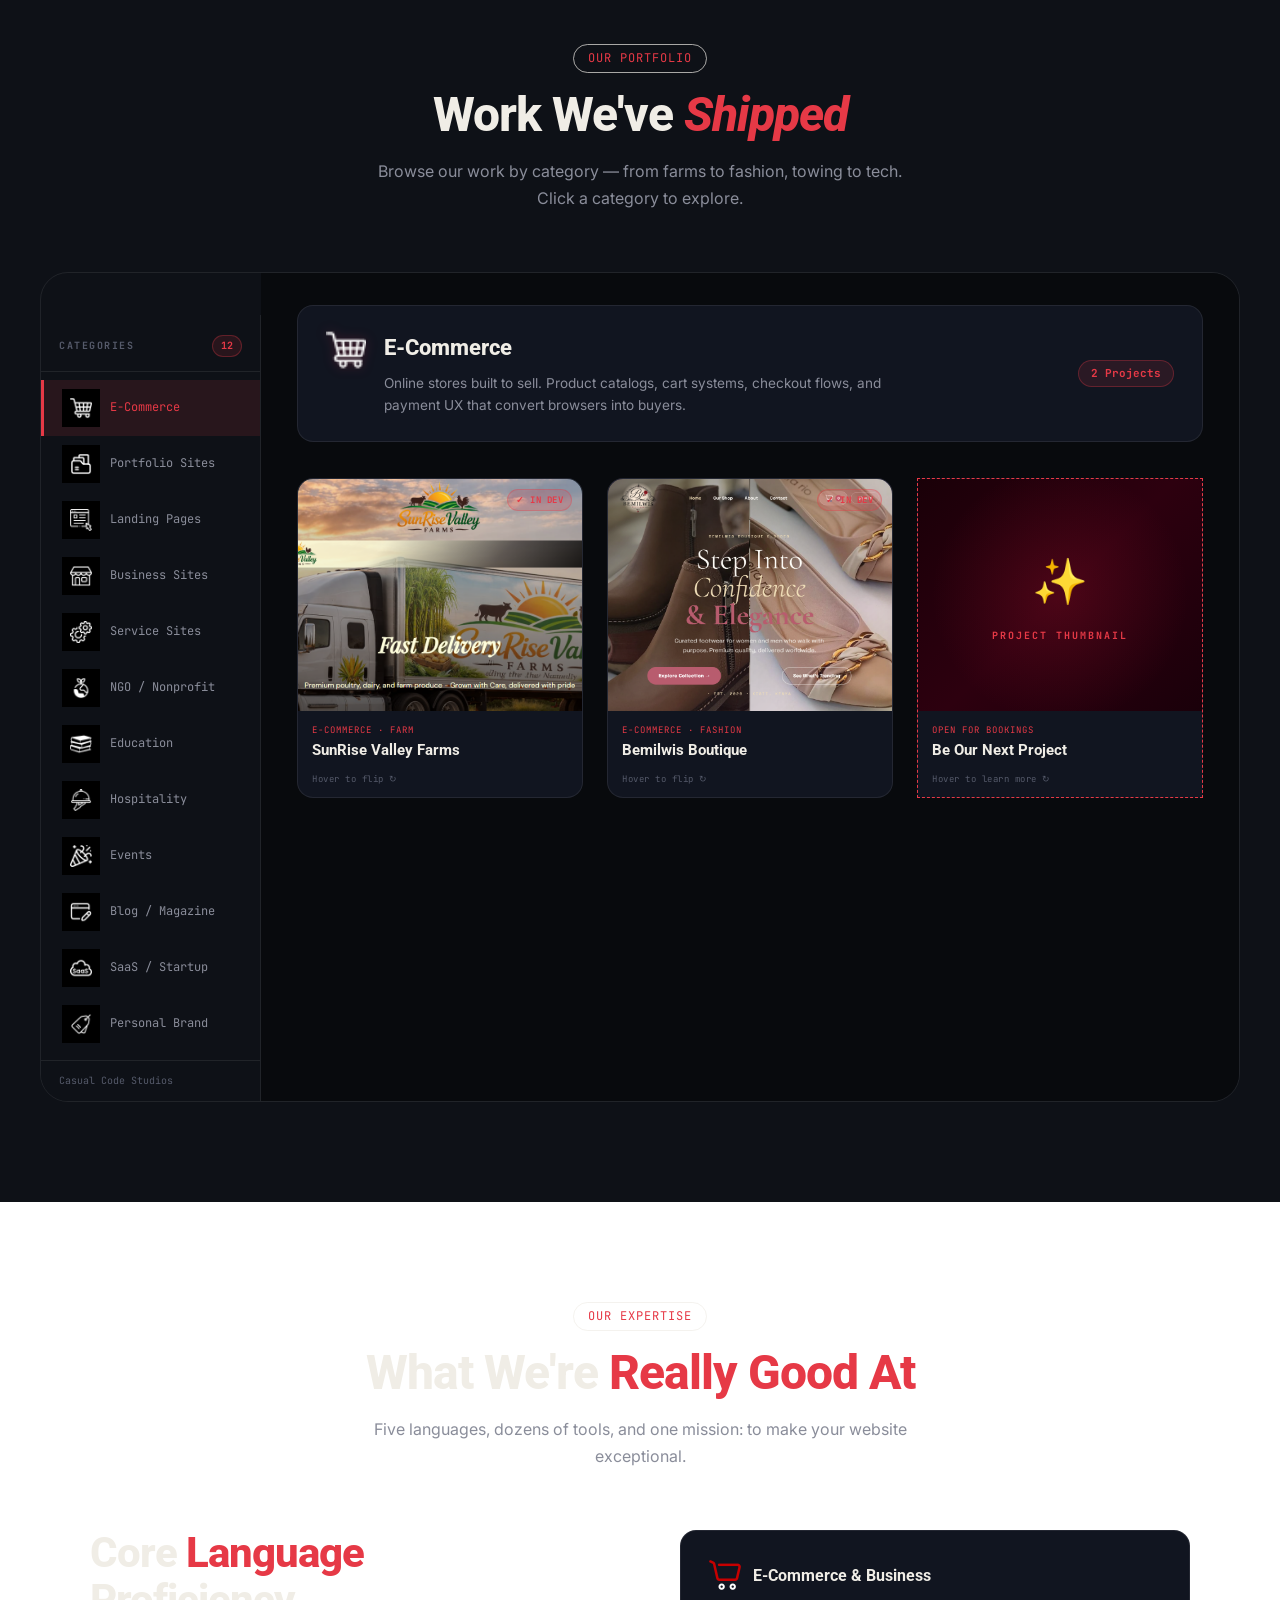
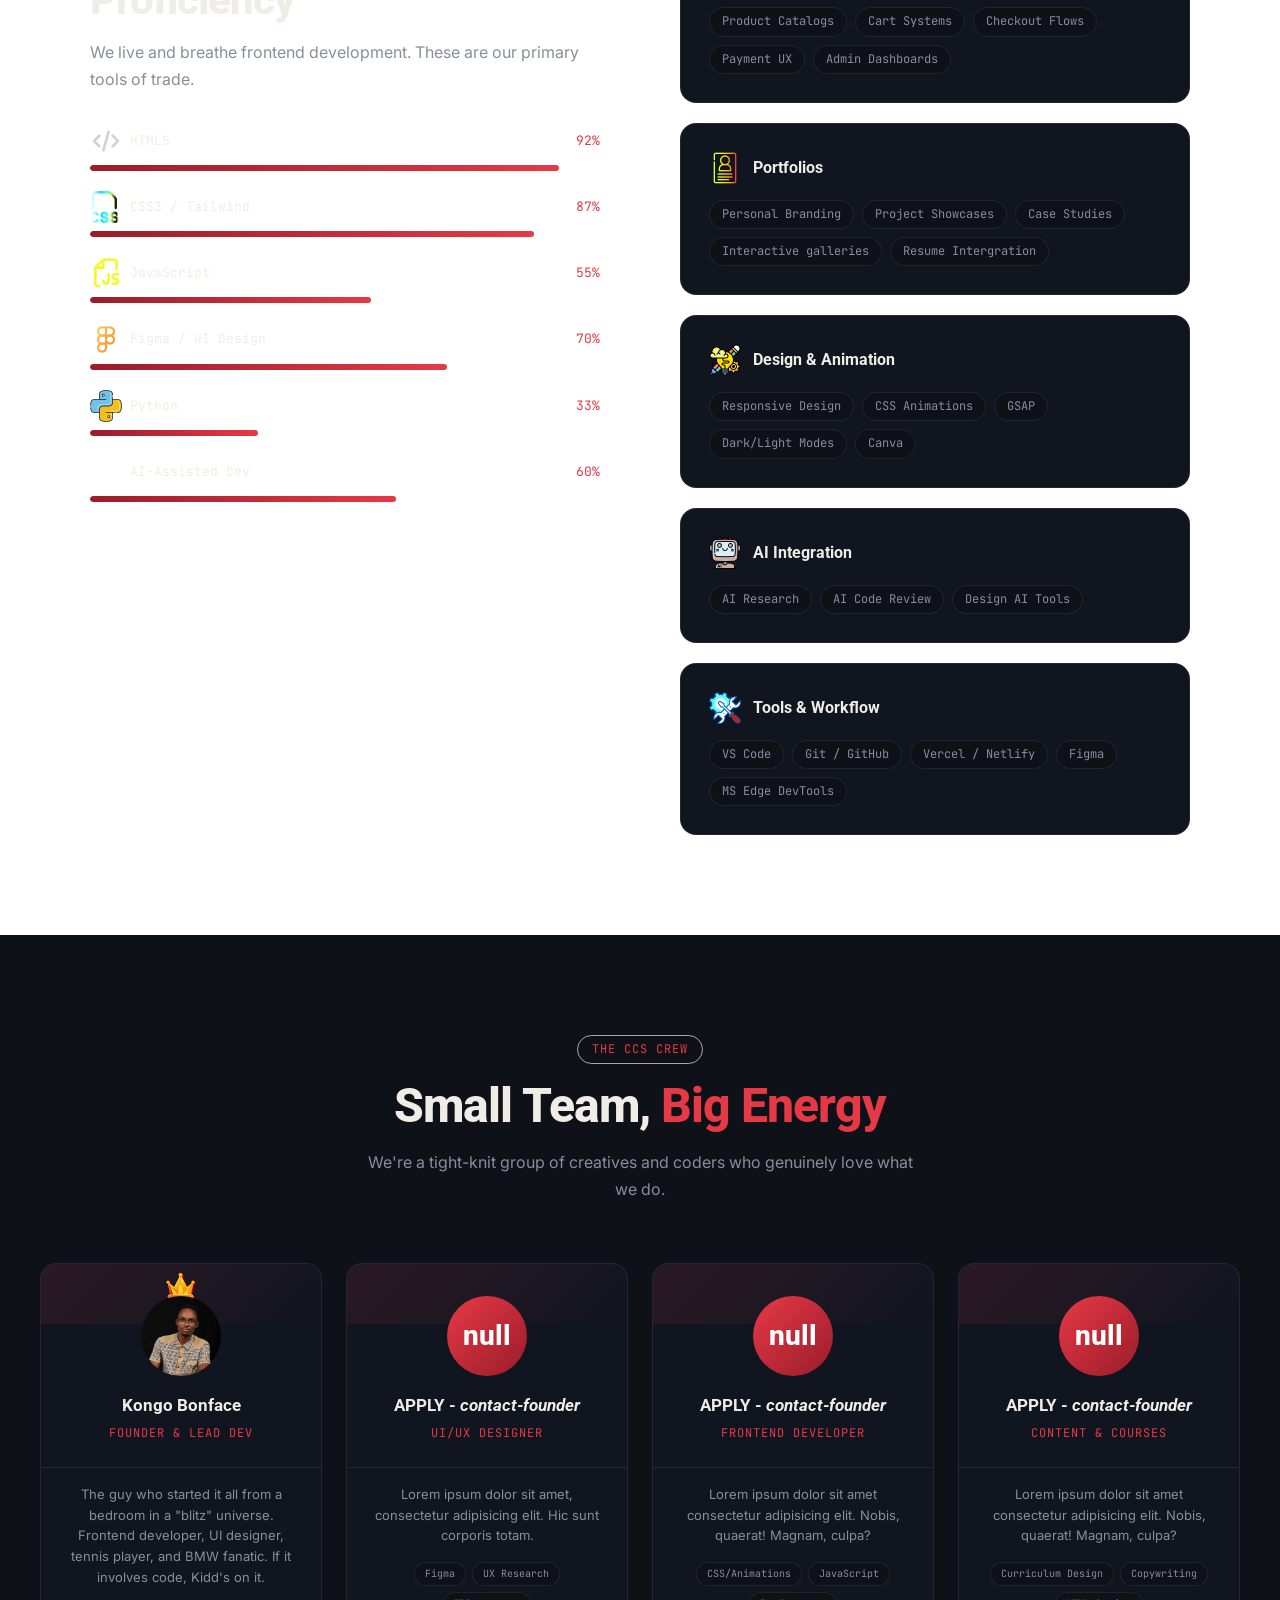
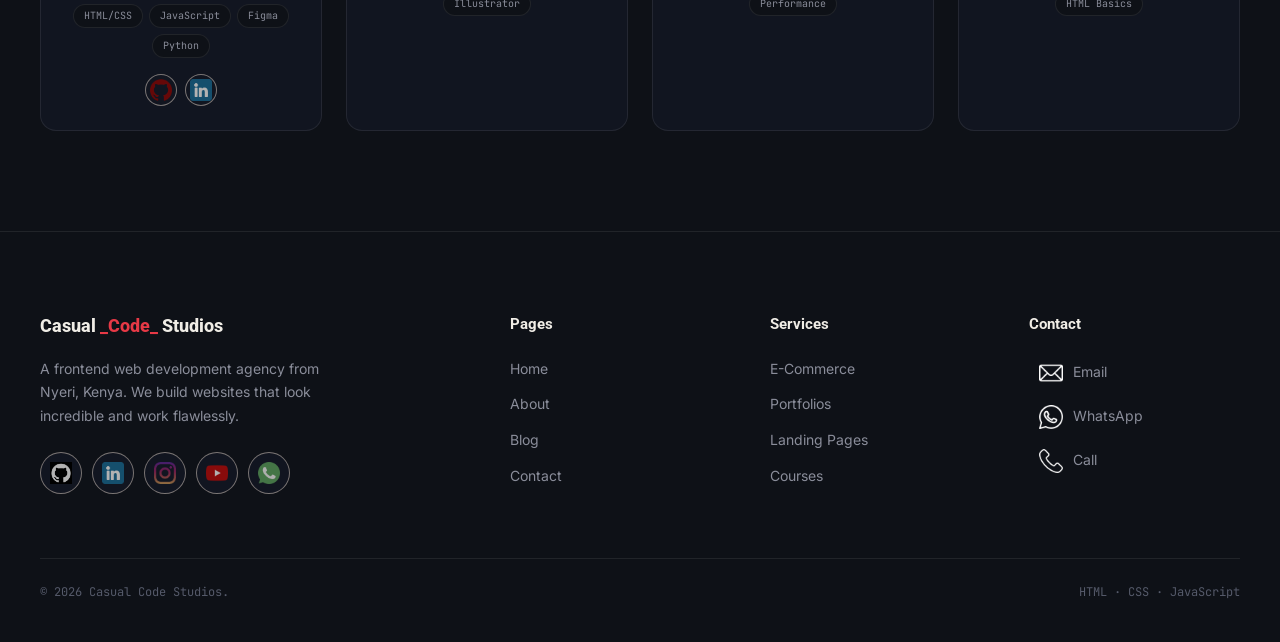
==== commit a2a10111: "homepage redesign" ====
--- a/about.html
+++ b/about.html
@@ -55,22 +55,33 @@
   <div class="cursor"></div>
   <div class="cursor-ring"></div>
 
-  <!-- NAV -->
+
+  <!-- ===== NAV ===== -->
+<header class="main-header">
+  <a href="index.html" class="nav-logo"><img src="official-logo.png" alt="logo"></a>
+
   <nav class="nav">
-    <a href="index.html" class="nav-logo"><img src="official-logo.png" alt="logo"></a>
     <ul class="nav-links">
-      <li><a href="index.html"><img src="home.png" alt=""></a></li>
-      <li><a href="about.html">About</a></li>
-      <li><a href="blog.html">Blog</a></li>
+      <a href="index.html" class="home-icon"><img src="home.png" alt="home icon"></a>
+      <a href="about.html">About</a>
     </ul>
-    <div class="nav-actions">
-      <button class="theme-toggle" title="Toggle theme"><img class="theme-icon" src="happy-sun.png" alt="sun icon" style="width:22px;height:22px"></button>
-      <a href="index.html#hire" class="btn-nav">Start Project</a>
+  </nav>
+      <!-- dark mode toggle and menu btn -->
+  <div class="nav-actions">
+    <!-- dark mode toggle -->
+      <button class="theme-toggle" title="Toggle theme">
+        <img src="night-mode.png" alt="night-mode toggle">
+      </button>
+      <!-- menu -->
       <button class="hamburger" aria-label="Menu">
-        <span></span><span></span><span></span>
+        <span></span>
+        <span></span>
+        <span></span>
       </button>
-    </div>
-  </nav>
+
+  </div>
+
+</header>
   
   <div class="nav-drawer">
     <a href="index.html">Home</a>
--- a/style.css
+++ b/style.css
@@ -1,3 +1,7 @@
+@import url('https://fonts.googleapis.com/css2?family=Caveat:wght@400..700&display=swap');
+
+
+
 /* =============================================
    CASUAL CODE STUDIOS — GLOBAL STYLESHEET
    Dark & Red Theme | Light/Dark Mode Support
@@ -67,6 +71,7 @@
   scroll-behavior: smooth; 
 }
 body {
+  position: relative;
   background: linear-gradient(135deg, rgba(0, 0, 0, 0.9),transparent,rgba(0, 0, 0, 0.9)),url("BACKGROUND-GLOW.jpg");
   background-position: center;
   background-size: cover;
@@ -129,42 +134,49 @@
 ::-webkit-scrollbar-track { background: var(--bg); }
 ::-webkit-scrollbar-thumb { background: var(--red); border-radius: 4px; }
 
-/* ===== NAV ===== */
-.nav {
-  position: sticky;
-  top: 0;
-  z-index: 500;
-  height: var(--nav-h);
-  display: flex;
-  align-items: center;
-  justify-content: space-between;
-  padding: 0 40px;
+/* ===== MAIN HEADER ===== */
+.main-header{
+  position: fixed;
+  top: 10px;
+  left: 10px; right: 10px;
+  border-radius: 30px;
+  z-index: 1000;
   background: var(--bg-glass);
   backdrop-filter: blur(20px);
-  -webkit-backdrop-filter: blur(20px);
-  border-bottom: 1px solid var(--border);
-  transition: all 0.4s var(--ease);
-}
-.nav.scrolled {
-  box-shadow: 0 4px 30px rgba(0,0,0,0.4);
-}
+  display: flex;
+  justify-content: space-between;
+  padding: .5rem 1rem;
+  border-bottom: 1px solid rgba(255, 238, 221, 0.596);
+}
+.nav{
+  display: flex;
+  justify-content: space-between;
+}
+
 .nav-logo {
-  font-family: var(--font-display);
-  font-size: 22px;
-  font-weight: 800;
-  letter-spacing: -0.5px;
-  color: var(--text);
   flex-shrink: 0;
 }
 .nav-logo img{
-  width: 50px;
-  filter: drop-shadow(5px 5px 10px rgb(255, 116, 116));
+  width: 40px;
+  filter: drop-shadow(0 5px 10px rgba(255, 116, 116, 0.568));
 }
 .nav-links {
   display: flex;
   align-items: center;
   gap: 36px;
   margin: 0 auto;
+}
+.home-icon{
+  padding: .4rem;
+  width: 36px;
+  height: 36px;
+  border: 1px solid transparent;
+  border-radius: 50%;
+  background: rgba(14, 17, 23, 0.75);
+  transition: .6s ease;
+}
+.home-icon:hover{
+  border-color: rgba(255, 238, 221, 0.5);
 }
 .nav-links a {
   font-family: var(--font-mono);
@@ -174,132 +186,76 @@
   transition: color 0.3s;
   position: relative;
 }
-.nav-links a::after {
-  content: '';
-  position: absolute;
-  bottom: -4px; left: 0;
-  width: 0; height: 1px;
-  background: var(--red);
-  transition: width 0.3s var(--ease);
-}
+
 .nav-links a:hover, .nav-links a.active {
   color: var(--text);
 }
-.nav-links a:hover::after, .nav-links a.active::after { 
-  width: 100%; 
-}
+
 .nav-actions {
   display: flex;
   align-items: center;
-  gap: 12px;
-  flex-shrink: 0;
-}
-
-.live-cta{
-  position: relative;
+  gap: 1rem;
+  flex-shrink: 0;padding: 0 1rem;
+}
+
+
+
+.theme-toggle {
+  width: 32px; height: 32px;
+  border-radius: 50%;
   border: none;
-  display: flex;
-  gap: 0.6rem;
-   font-size:1.2rem;
-   font-weight: bold;
-   padding:.5rem 1.2rem;
-   animation: blinking 2s infinite;
-}
-@keyframes blinking{
-   0%,50%,100%{
-      color: red;
-   }
-   25%,75%{
-      color: green;
-      
-   }
-}
-.live-cta::before{
-  content: "";
-  position: absolute;left: 0;top: 50%;
-  transform: translate(-50%, -50%);
-  width: 12px;
-  height: 12px;
-  border-radius: 50%;
-  background: red;
-  animation: dot-blink 2s infinite;
-}
-.live-cta::after{
-  content: "";
-  position: absolute;right: -8px;top: 50%;
-  transform: translate(-50%, -50%);
-  width: 12px;
-  height: 12px;
-  border-radius: 50%;
-  background: red;
-  animation: dot-blink 2s infinite;
-}
-@keyframes dot-blink{
-  0%, 100%{
-    opacity: 0.5;
-  }
-  50%{
-    opacity: 1;
-    background-color: green;
-  }
-}
-
-.theme-toggle {
-  width: 40px; height: 40px;
-  border-radius: 50%;
-  border: 1px solid rgba(255, 255, 255, 0.658);
   display: flex; align-items: center; justify-content: center;
-  font-size: 18px;
-  transition: all 0.3s;
-  background: none;
-}
-.theme-toggle:hover { 
-  border-color: var(--red); 
-  transform: rotate(20deg); 
-}
-.btn-nav {
-  display: none;
-  padding: 10px 22px;
-  border-radius: 50px;
-  font-family: var(--font-mono);
-  font-size: 13px;
-  font-weight: 500;
-  letter-spacing: 0.5px;
-  background: var(--red);
-  color: #fff;
-  border: 1px solid var(--red);
-  transition: all 0.3s var(--ease);
-}
-.btn-nav:hover {
-  border-radius: 0px;
-  background: transparent;
-  color: var(--red);
-  transform: translateY(-2px);
-  box-shadow: var(--shadow-red);
-}
+  transition: 0.3s ease;
+  overflow: hidden;
+  transform-origin: center;
+  background: rgba(255, 238, 221, 0.7);
+}
+.theme-toggle:hover{ 
+  transform: rotate(180deg); 
+  background: rgba(255, 238, 221, 0.9);
+  animation: rotate 1s linear infinite;
+}
+
+.theme-toggle img{
+  width: 100%;
+  height: 100%;
+  object-fit: contain;
+  
+}
+
 .hamburger {
   display: none;
   flex-direction: column;
-  gap: 5px;
-  width: 30px;
+  justify-content: center;
+  padding: .2rem .4rem;
+  gap: 4px;
+  width: 32px;
+  height: 32px;
   cursor: pointer;
+  border: 2px solid var(--text);
+  border-radius: 20px;
 }
 .hamburger span {
+  width: 100%;
   display: block;
   height: 2px;
   background: var(--text);
   border-radius: 2px;
-  transition: all 0.3s var(--ease);
+  transition: 0.3s ease;
+}
+.hamburger span:nth-child(1),
+.hamburger span:last-child{
+  background: var(--red);
 }
 .hamburger.open span:nth-child(1) { 
-  transform: rotate(45deg) translate(5px, 7px); 
+  transform: rotate(45deg) translate(5px, 4px); 
 }
 .hamburger.open span:nth-child(2) { 
   opacity: 0; 
   transform: scaleX(0); 
 }
 .hamburger.open span:nth-child(3) { 
-  transform: rotate(-45deg) translate(5px, -7px); }
+  transform: rotate(-45deg) translate(5px, -4px); }
 
 /* Mobile nav drawer */
 .nav-drawer {
@@ -341,7 +297,7 @@
   display: inline-flex;
   align-items: center;
   gap: 8px;
-  padding: 14px 32px;
+  padding: .8rem 1.5rem;
   border-radius: 50px;
   font-family: var(--font-mono);
   font-size: 14px;
@@ -618,14 +574,21 @@
   transition: all 0.3s;
   background: var(--bg-2);
 }
-.modal-close:hover { border-color: var(--red); color: var(--red); }
+.modal-close:hover { 
+  border-color: var(--red); 
+  color: var(--red); 
+}
 .modal-box h3 {
   font-family: var(--font-display);
   font-size: 26px;
   font-weight: 800;
   margin-bottom: 8px;
 }
-.modal-box p { color: var(--text-muted); font-size: 14px; margin-bottom: 28px; }
+.modal-box p { 
+  color: var(--text-muted); 
+  font-size: 14px; 
+  margin-bottom: 28px; 
+}
 
 /* ===== FORM ELEMENTS ===== */
 .form-group {
@@ -650,9 +613,16 @@
   font-size: 15px;
   transition: border-color 0.3s;
 }
-.form-input::placeholder { color: var(--text-dim); }
-textarea.form-input { min-height: 120px; resize: vertical; }
-select.form-input { cursor: pointer; }
+.form-input::placeholder { 
+  color: var(--text-dim); 
+}
+textarea.form-input { 
+  min-height: 120px; 
+  resize: vertical; 
+}
+select.form-input { 
+  cursor: pointer; 
+}
 
 /* ===== TOAST ===== */
 .toast {
@@ -678,7 +648,10 @@
   transform: translateY(0);
   opacity: 1;
 }
-.toast-icon { color: var(--red); font-size: 18px; }
+.toast-icon { 
+  color: var(--red); 
+  font-size: 18px; 
+}
 
 /* ===== BADGE ===== */
 .badge {
@@ -691,17 +664,34 @@
   letter-spacing: 0.5px;
   backdrop-filter: blur(20px);
 }
-.badge-red { background: rgba(255, 255, 255, .2); color: var(--red); border: 1px solid var(--border-red); }
-.badge-orange { background: rgba(255, 255, 255, .2); color: rgb(255, 136, 0); border: 1px solid rgb(255, 136, 0); }
-
-.badge-green { background: rgba(255, 255, 255, .2); color: #22c55e; border: 1px solid rgba(34,197,94,0.2); }
-.badge-yellow { background: rgba(255, 255, 255, .2); color: #facc15; border: 1px solid rgba(250,204,21,0.2); }
+.badge-red { 
+  background: rgba(255, 255, 255, .2); 
+  color: var(--red); 
+  border: 1px solid var(--border-red); 
+}
+.badge-orange { 
+  background: rgba(255, 255, 255, .2); 
+  color: rgb(255, 136, 0); 
+  border: 1px solid rgb(255, 136, 0); 
+}
+
+.badge-green { 
+  background: rgba(255, 255, 255, .2); 
+  color: #22c55e; 
+  border: 1px solid rgba(34,197,94,0.2); 
+}
+.badge-yellow { 
+  background: rgba(255, 255, 255, .2); 
+  color: #facc15; 
+  border: 1px solid rgba(250,204,21,0.2); 
+}
 
 /* ===== TOOL LOGOS STRIP ===== */
 .tools-strip {
-  padding: 40px 0;
-  border-top: 1px solid var(--border);
-  border-bottom: 1px solid var(--border);
+  background: #000;
+  padding: 1.5rem 0;
+  border-top: 1px solid rgba(255, 238, 221, 0.7);
+  border-bottom: 1px solid rgba(255, 238, 221, 0.7);
   overflow: hidden;
   position: relative;
 }
@@ -712,7 +702,9 @@
   animation: scroll-strip 30s linear infinite;
   width: max-content;
 }
-.tools-strip-inner:hover { animation-play-state: paused; }
+.tools-strip-inner:hover { 
+  animation-play-state: paused; 
+}
 @keyframes scroll-strip {
   0% { transform: translateX(0); }
   100% { transform: translateX(-50%); }
@@ -729,8 +721,12 @@
   transition: color 0.3s;
   text-decoration: none;
 }
-.tool-item:hover { color: var(--red); }
-.tool-item span { font-size: 22px; }
+.tool-item:hover { 
+  color: var(--red); 
+}
+.tool-item span { 
+  font-size: 22px; 
+}
 .tool-item img {
   width: 24px;
   height: 24px;
@@ -739,12 +735,33 @@
 }
 
 /* ===== ANIMATIONS ===== */
-.reveal { opacity: 0; transform: translateY(40px); transition: all 0.7s var(--ease); }
-.reveal.visible { opacity: 1; transform: translateY(0); }
-.reveal-left { opacity: 0; transform: translateX(-40px); transition: all 0.7s var(--ease); }
-.reveal-left.visible { opacity: 1; transform: translateX(0); }
-.reveal-right { opacity: 0; transform: translateX(40px); transition: all 0.7s var(--ease); }
-.reveal-right.visible { opacity: 1; transform: translateX(0); }
+.reveal { 
+  opacity: 0; 
+  transform: translateY(40px); 
+  transition: all 0.7s var(--ease); 
+}
+.reveal.visible { 
+  opacity: 1; 
+  transform: translateY(0); 
+}
+.reveal-left { 
+  opacity: 0; 
+  transform: translateX(-40px); 
+  transition: all 0.7s var(--ease); 
+}
+.reveal-left.visible { 
+  opacity: 1; 
+  transform: translateX(0); 
+}
+.reveal-right { 
+  opacity: 0; 
+  transform: translateX(40px); 
+  transition: all 0.7s var(--ease); 
+}
+.reveal-right.visible { 
+  opacity: 1; 
+  transform: translateX(0); 
+}
 
 /* stagger delay helpers */
 .d1 { transition-delay: 0.1s; }
@@ -755,13 +772,13 @@
 
 /* ===== RESPONSIVE ===== */
 @media (max-width: 900px) {
+  .section-wrap { padding: 0 20px; }
+  .footer-grid { grid-template-columns: 1fr 1fr; gap: 32px; }
+}
+@media (max-width: 600px) {
   .nav-links { display: none; }
   .hamburger { display: flex; }
   .nav-drawer { display: flex; }
-  .section-wrap { padding: 0 20px; }
-  .footer-grid { grid-template-columns: 1fr 1fr; gap: 32px; }
-}
-@media (max-width: 600px) {
   .nav { padding: 0 20px; }
   .footer { padding: 60px 20px 32px; }
   .footer-grid { grid-template-columns: 1fr; }
@@ -776,41 +793,41 @@
 
 /* ===== HERO ===== */
 /* Hero styles moved inline with .hero-bg above for image support */
-.hero-bg {
-  position: absolute;
-  inset: 0;
-}
+
 .hero {
-  min-height: calc(100vh - var(--nav-h));
-  position: relative;
-  display: flex;
-  align-items: center;
+  min-height: fit-content;
+  position: relative;
+  display: flex;
+  align-items: center;
+  justify-content: center;
   overflow: hidden;
-  padding: 80px 40px;
-  background-image: linear-gradient(135deg, rgba(0, 0, 0, 0.9),transparent,rgba(0, 0, 0, 0.9)),url('codetoon.jpg'); background-size: cover; 
-  background-position: center;
+  padding: 4rem 1.5rem 1.5rem;
+  background: linear-gradient(135deg, rgba(0, 0, 0, 0.9),rgba(0, 0, 0, 0.5) 30%),url('codetoon.jpg') no-repeat center/cover; 
   background-attachment: fixed;
 }
-.hero-grid-lines {
-  position: absolute;
-  inset: 0;
-  background-image:
-    linear-gradient(var(--border) 1px, transparent 1px),
-    linear-gradient(90deg, var(--border) 1px, transparent 1px);
-  background-size: 80px 80px;
-  mask-image: radial-gradient(ellipse 80% 70% at 50% 50%, black 30%, transparent 100%);
-  opacity: 0.4;
-}
+.hero-content-1{
+  display: flex;
+  flex-direction: column;
+  align-items: center;
+  text-align: center;
+}
+
 .hero-content {
   position: relative;
-  z-index: 2;
   max-width: 1200px;
-  margin: 0 auto;
+  margin: 0;
   width: 100%;
   display: grid;
-  grid-template-columns: 1fr 1fr;
+  grid-template-columns: repeat(2, 1fr);
   gap: 60px;
   align-items: center;
+  justify-content: center;
+}
+.hero-left{
+  display: flex;
+  flex-direction: column;
+  align-items: center;
+  text-align: start;
 }
 .hero-eyebrow {
   display: inline-flex;
@@ -818,7 +835,7 @@
   gap: 8px;
   padding: 6px 14px;
   border-radius: 50px;
-  background: none;
+  background: #00000075;
   border-bottom: 1px solid #f0ede6;
   font-family: var(--font-mono);
   font-size: 12px;
@@ -836,30 +853,71 @@
   background: greenyellow;
   animation: pulse-dot 2s infinite;
 }
+.hero-we-are {
+  position: relative;
+  width: fit-content;
+  font-size: 1.2rem;
+  font-weight: 400;
+  letter-spacing: 0px;
+  color: #fdfdfdb2;
+}
+.hero-we-are::before{
+  position: absolute;
+  content: "a working progress";
+  font-family: "Caveat";
+  bottom: -100%;
+  right: -110%;
+  transform: translate(-50%,-50%) rotate(-5deg);
+  color: rgba(235, 171, 9, 0.822);
+}
+/* STEER WHEEL */
+.steer-wheel{
+  width: 32px;
+  height: 32px;
+  position: absolute;
+  bottom: 0;
+  left: -59%;
+  transform: translate(-50%, -50%);
+  transform-origin: center;
+  z-index: 20;
+  animation: rotate 2s linear infinite;
+}
+@keyframes rotate {
+  from{
+    transform: rotate(0deg);
+  }
+  to{
+    transform: rotate(360deg);
+  }
+}
+
 .hero-h1 {
+  position: relative;
   font-family: var(--font-display);
-  font-size: clamp(44px, 6vw, 80px);
+  font-size: clamp(2.8rem, 6vw, 4.4rem);
   font-weight: 800;
-  line-height: 1.0;
-  letter-spacing: -2px;
+  line-height: 1;
+  letter-spacing: 1px;
   color: var(--text);
-  margin-bottom: 24px;
+  margin-bottom: 2rem;
   opacity: 0;
   animation: fade-up 0.8s 0.2s var(--ease) forwards;
 }
 .hero-h1 .brand-name {
-  background: linear-gradient(135deg, #e63946 0%, #ff8fa3 50%, #e63946 100%);
+  background: linear-gradient(135deg, #e63946 0%, #cfcfcf 30%, #e63946 70%);
   background-clip: text;
   -webkit-text-fill-color: transparent;
   background-size: 200% 200%;
-  animation: gradient-shift 4s ease infinite, fade-up 0.8s 0.2s var(--ease) forwards;
-}
+  animation: gradient-shift 4s ease infinite alternate, fade-up 0.8s 0.2s var(--ease) forwards;
+}
+
+
 @keyframes gradient-shift {
   0%, 100% { background-position: 0% 50%; }
   50% { background-position: 100% 50%; }
 }
 .hero-h1 .underscore {
-  background: linear-gradient(to bottom, #ff5765 0%, #2e0004);
+  font-size: clamp(2rem, 4vw, 3.4rem);
   background-clip: text;
   -webkit-text-fill-color: transparent;
   background-size: 200% 200%;
@@ -874,11 +932,24 @@
   opacity: 0;
   animation: fade-up 0.7s 0.35s var(--ease) forwards;
 }
+.hero-tagline .hightlighted{
+  color: #fed;
+  background: #00000075;
+  padding: 0 .3rem;
+  border-radius: 6px;
+  backdrop-filter: blur(20px);
+}
+.hero-tagline .underlined{
+  border-bottom: 1px solid #fed;
+  border-radius: 6px;
+  background: rgba(14, 32, 32, 0.137);
+  backdrop-filter: blur(2rem);
+}
 .typing-row {
   display: flex;
   align-items: center;
-  gap: 12px;
-  margin-bottom: 40px;
+  gap: .5rem;
+  margin-bottom: 2rem;
   opacity: 0;
   animation: fade-up 0.7s 0.45s var(--ease) forwards;
   min-height: 28px; /* Prevent layout shift */
@@ -915,23 +986,24 @@
     background: var(--red); /* visible */
   }
 }
+/* HERO CTA SECTION */
 .hero-cta {
   display: flex;
-  gap: 16px;
+  gap: 1rem;
   flex-wrap: wrap;
   opacity: 0;
   animation: fade-up 0.7s 0.55s var(--ease) forwards;
 }
 .hero-stats {
   display: flex;
-  gap: 32px;
-  margin-top: 48px;
-  padding-top: 40px;
-  border-top: 1px solid var(--border);
+  gap: 2.5rem;
+  margin-top: 1rem;
+  padding-top: 2rem;
   opacity: 0;
   animation: fade-up 0.7s 0.65s var(--ease) forwards;
 }
 .stat-item {
+  padding: .5rem;
   transition: 0.3s ease;
 }
 .stat-item:hover{
@@ -939,7 +1011,7 @@
 }
 .stat-num {
   font-family: var(--font-display);
-  font-size: 32px;
+  font-size: 1.4rem;
   font-weight: 800;
   color: var(--red);
   letter-spacing: -1px;
@@ -947,10 +1019,10 @@
 }
 .stat-label {
   font-family: var(--font-mono);
-  font-size: 12px;
+  font-size: .6rem;
   color: rgba(255, 238, 221, 0.5);
   text-transform: uppercase;
-  letter-spacing: 1px;
+  letter-spacing: -1px;
   margin-top: 4px;
 }
 
@@ -994,10 +1066,20 @@
   background: var(--bg-2);
   border-bottom: 1px solid var(--border);
 }
-.dot { width: 10px; height: 10px; border-radius: 50%; }
-.dot-red { background: #ff5f56; }
-.dot-yellow { background: #ffbd2e; }
-.dot-green { background: #27c93f; }
+.dot { 
+  width: 10px; 
+  height: 10px;
+   border-radius: 50%; 
+}
+.dot-red { 
+  background: #ff5f56; 
+}
+.dot-yellow { 
+  background: #ffbd2e; 
+}
+.dot-green { 
+  background: #27c93f; 
+}
 .code-filename {
   font-family: var(--font-mono);
   font-size: 12px;
@@ -1010,15 +1092,38 @@
   font-size: 13px;
   line-height: 1.8;
 }
-.code-line { display: flex; gap: 12px; }
-.code-ln { color: var(--text-dim); min-width: 20px; text-align: right; user-select: none; }
-.kw { color: #ff8fa3; }
-.fn { color: #7dd3fc; }
-.str { color: #86efac; }
-.cmt { color: var(--text-dim); font-style: italic; }
-.punc { color: var(--text-muted); }
-.prop { color: #fde68a; }
-.val { color: var(--red); }
+.code-line { 
+  display: flex; 
+  gap: 12px; 
+}
+.code-ln { 
+  color: var(--text-dim);
+   min-width: 20px; 
+  text-align: right;
+  user-select: none; 
+}
+.kw { 
+  color: #ff8fa3; 
+}
+.fn { 
+  color: #7dd3fc; 
+}
+.str { 
+  color: #86efac; 
+}
+.cmt { 
+  color: var(--text-dim); 
+  font-style: italic; 
+}
+.punc { 
+  color: var(--text-muted); 
+}
+.prop { 
+  color: #fde68a; 
+}
+.val { 
+  color: var(--red); 
+}
 
 /* Float cards on hero */
 .hero-float-card {
@@ -1036,11 +1141,25 @@
   animation: float 4s ease-in-out infinite;
   white-space: nowrap;
 }
-.hero-float-card.card-1 { top: -20px; right: -10px; animation-delay: 0s; }
-.hero-float-card.card-2 { bottom: 20px; left: -20px; animation-delay: 2s; }
-.hero-float-icon { font-size: 18px; }
-.hero-float-card .green { color: #22c55e; }
-.hero-float-card .red { color: greenyellow; }
+.hero-float-card.card-1 { 
+  top: -20px; 
+  right: -10px; 
+  animation-delay: 0s; 
+}
+.hero-float-card.card-2 { 
+  bottom: 20px;
+   left: -20px; 
+  animation-delay: 2s; 
+}
+.hero-float-icon { 
+  font-size: 18px; 
+}
+.hero-float-card .green { 
+  color: #22c55e; 
+}
+.hero-float-card .red { 
+  color: greenyellow; 
+}
 
 /* Hero image overlay — bottom-right of code window, overlaps it */
 .hero-img-overlay {
@@ -1065,13 +1184,7 @@
   display: block;
 }
 
-/* "We are," subtitle — smaller than brand name */
-.hero-we-are {
-  font-size: clamp(20px, 2.5vw, 34px);
-  font-weight: 400;
-  letter-spacing: 0px;
-  color: #fdfdfdb2;
-}
+
 @keyframes float {
   0%, 100% { transform: translateY(0); }
   50% { transform: translateY(-10px); }
@@ -1087,16 +1200,16 @@
 
 /* ===== SERVICES SECTION ===== */
 .services-section {
-  background: linear-gradient(135deg, rgba(0, 0, 0, 0.9),transparent,rgba(0, 0, 0, 0.9)),url("believe.jpg") no-repeat;
+  background: linear-gradient(135deg, rgba(0, 0, 0, 0.9),rgba(0, 0, 0, 0.5)),url("believe.jpg") no-repeat;
   background-attachment: fixed;
   background-size: cover;
   background-position: center;
-  padding: 120px 40px;
+  padding: 2rem 2rem 4rem;
   position: relative;
 }
 .services-grid {
   display: grid;
-  grid-template-columns: repeat(auto-fill, minmax(300px, 1fr));
+  grid-template-columns: repeat(4, 1fr);
   gap: 24px;
   max-width: 1200px;
   margin: 0 auto;
@@ -1157,17 +1270,36 @@
 .service-card:hover::before { opacity: 1; }
 .service-card:hover::after { opacity: 0; }
 .service-card-body {
+  width: fit-content;
   position: relative;
   z-index: 2;
-  padding: 32px;
-  width: 100%;
+  padding: 1rem;
   transition: color 0.3s;
+  background: linear-gradient(to bottom, transparent, #000);
+}
+.resign-amp{
+  display: none;
+  transition: .3s ease-in-out;
+}
+.service-card-body:hover .service-icon{
+  transform-origin: center;
+  transform: rotate(-25deg);
+}
+.service-card-body:hover 
+.resign-amp{
+  font-size: 1.5rem;
+  color: #ecbc1e;
+  position: absolute;
+  top: -1rem;
+  left: 50.8%;
+  transform: rotate(-45deg);
+  display: inline-block;
 }
 .service-icon {
-  font-size: 36px;
-  margin-bottom: 16px;
+  width: 36px;
+  margin-bottom: 1rem;
   display: block;
-  /* When using an image card, icon acts as placeholder before hover */
+  transition: .3s ease;
 }
 .service-card-img-wrap {
   position: absolute;
@@ -1177,14 +1309,14 @@
 }
 .service-card h3 {
   font-family: var(--font-display);
-  font-size: 20px;
+  font-size: 18px;
   font-weight: 700;
   margin-bottom: 10px;
   color: var(--text);
   position: relative;
   transition: color 0.3s;
 }
-.service-card:hover h3 { color: #fff; }
+.service-card:hover h3 { color: cyan; }
 .service-card p {
   font-size: 14px;
   color: var(--text-muted);
@@ -1441,13 +1573,18 @@
   background: var(--bg-2);
 }
 .courses-grid {
-  display: grid;
-  grid-template-columns: repeat(auto-fill, minmax(280px, 1fr));
-  gap: 24px;
-  max-width: 1200px;
+  max-width: 800px;
+  width: 100%;
+  display: flex;
+  flex-direction: column;
+  align-items: center;
+  gap: .2rem;
   margin: 0 auto;
 }
 .course-card {
+  width: 100%;
+  display: flex;
+  gap: 1rem;
   background: var(--bg-card);
   border: 1px solid var(--border);
   border-radius: var(--radius);
@@ -1456,8 +1593,11 @@
 }
 .course-card:hover {
   border-color: var(--border-red);
-  transform: translateY(-6px);
-  box-shadow: var(--shadow-red);
+  box-shadow: 0 4px 10px rgba(230, 57, 70, 0.3);
+}
+.course-text{
+  display: flex;
+  flex-direction: column;
 }
 .course-icon { font-size: 40px; margin-bottom: 16px; }
 .course-level {
@@ -1486,13 +1626,38 @@
 
 /* BUTTONS COURSE SECTION */
 .course-btn{
-  padding:0.3rem;
+  margin-top: 1rem;
+  padding:0.2rem .5rem;
   border-radius: 16px;
   font-family: var(--font-mono);
   background: none;
   color: rgba(255, 166, 0, 0.726);
   text-decoration: none;
   transition: 0.3s ease;
+  font-size: .8rem;
+  align-self: center;
+
+}
+.course-btn.html{
+    box-shadow: -3px 4px 3px rgba(255, 147, 75, 0.7);
+    border: 1px solid rgba(255, 147, 75, 0.7);
+}
+.course-btn.html:hover{
+  box-shadow: 3px 4px 3px rgba(255, 147, 75, 0.7);
+}
+.course-btn.css{
+    box-shadow: -3px 4px 3px rgba(0, 255, 255, 0.5);
+    border: 1px solid rgba(0, 255, 255, 0.5);
+}
+.course-btn.css:hover{
+  box-shadow: 3px 4px 3px rgba(0, 255, 255, 0.5);
+}
+.course-btn.js{
+    box-shadow: -3px 4px 3px rgba(255, 255, 0, 0.6);
+    border: 1px solid rgba(255, 255, 0, 0.6);
+}
+.course-btn.js:hover{
+  box-shadow: 3px 4px 3px rgba(255, 255, 0, 0.6);
 }
 .course-btn:active{
   transform: translateX(4px);
@@ -1684,22 +1849,53 @@
 
 /* ===== RESPONSIVE ===== */
 @media (max-width: 1024px) {
-  .hero-content { grid-template-columns: 1fr; gap: 48px; }
   .hero-visual { max-width: 500px; margin: 0 auto; }
   .pricing-grid { grid-template-columns: 1fr; max-width: 400px; }
   .projects-home-grid { grid-template-columns: repeat(2, 1fr); }
   .testi-grid { grid-template-columns: 1fr 1fr; }
   .hire-grid { grid-template-columns: 1fr; gap: 48px; }
 }
+@media(max-width: 800px){
+  .services-grid{
+    grid-template-columns: repeat(2, 1fr);
+  }
+}
 @media (max-width: 700px) {
-  .hero { padding: 60px 20px; }
+  .hero { 
+    padding: 60px 20px;
+    background: linear-gradient(135deg, #00000080, transparent);
+   }
+  
+  .hero-left{
+    align-items: center;
+  }
+  
   .services-section, .pricing-section, .tools-section,
   .projects-home, .courses-section, .testimonials-section,
   .cta-banner, .hire-section { padding: 80px 20px; }
   .projects-home-grid { grid-template-columns: 1fr; }
   .testi-grid { grid-template-columns: 1fr; }
   .hero-stats { flex-wrap: wrap; gap: 20px; }
-}/* =============================================
+}
+@media(max-width: 540px){
+  .hero-content{
+    grid-template-columns: 1fr;
+  }
+  .services-grid{
+    grid-template-columns: 1fr;
+  }
+}
+@media (max-width: 480px) {
+  .hero-cta{
+    padding: 0 1rem;
+  }
+  .hero-cta .btn{
+    width: 100%;
+    display: flex;
+    justify-content: center;
+  }
+}
+/* =============================================
    CASUAL CODE STUDIOS — ABOUT PAGE STYLES
    ============================================= */
 
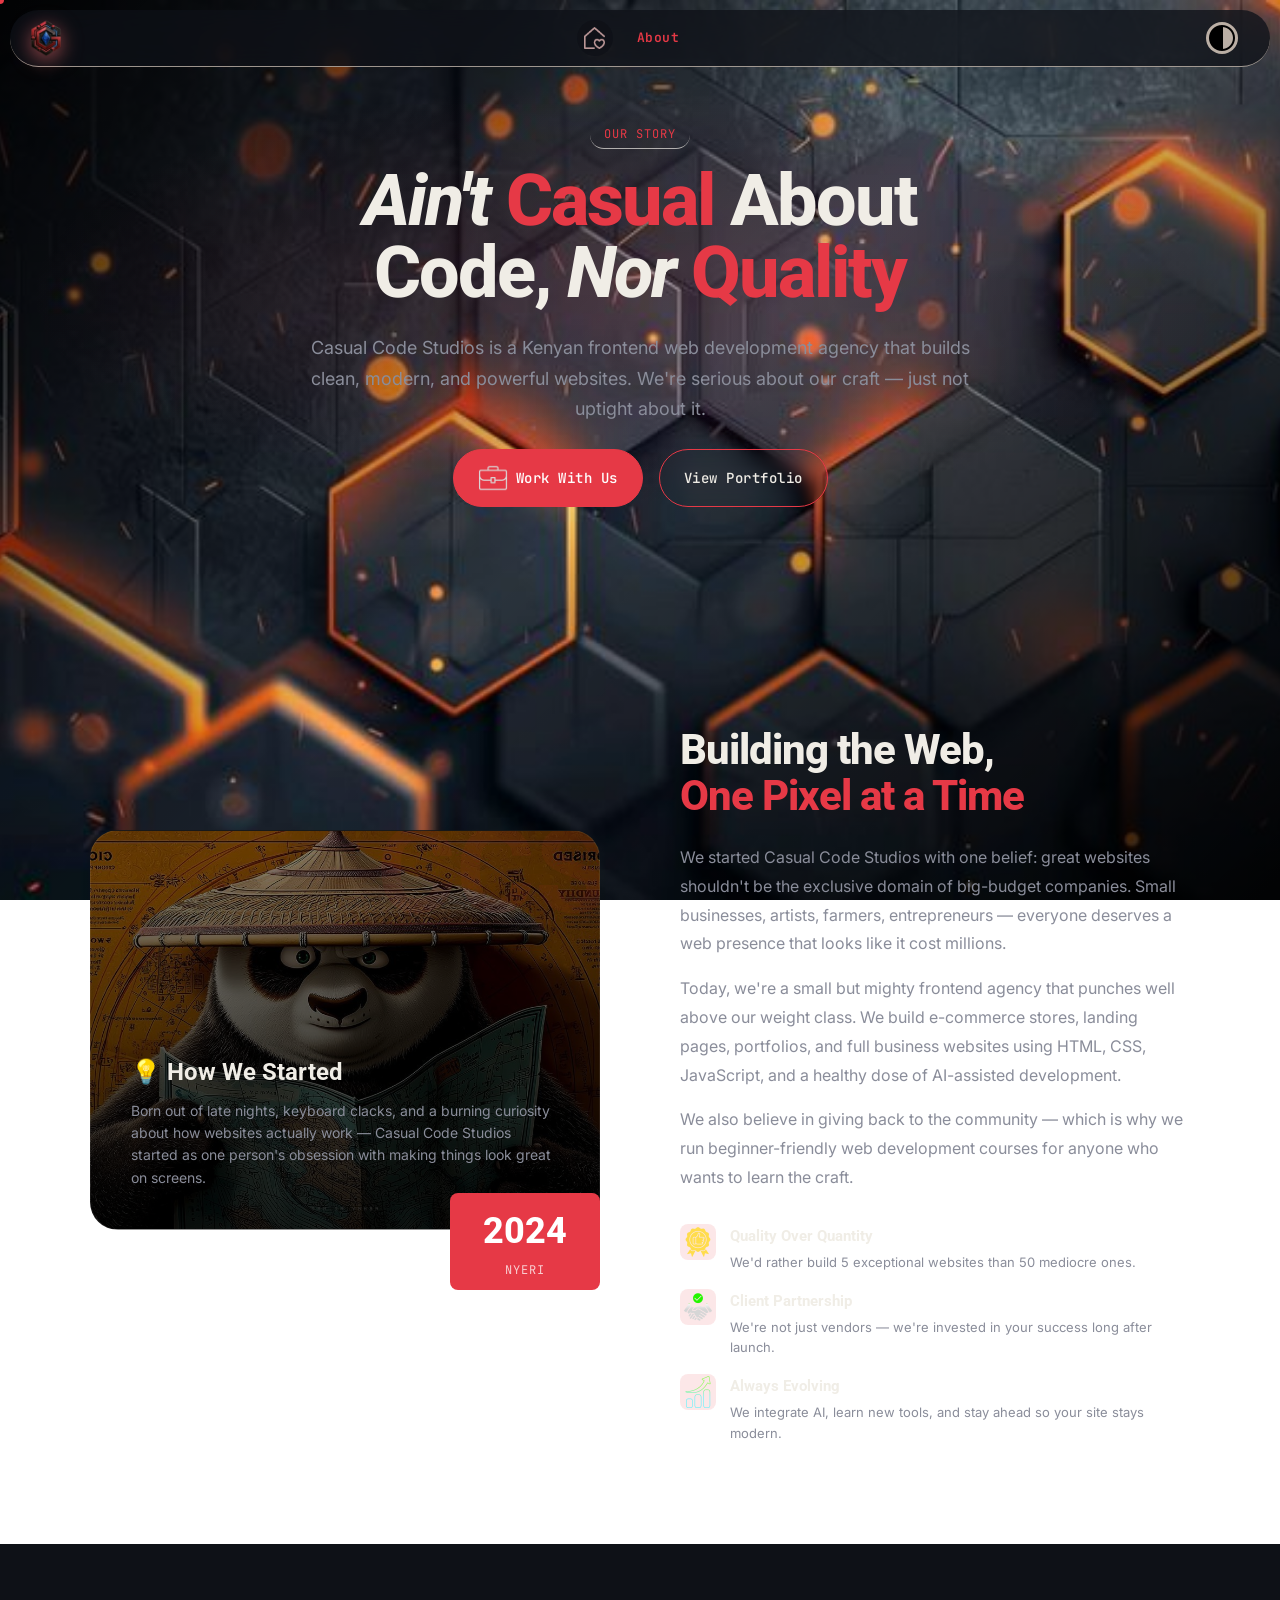
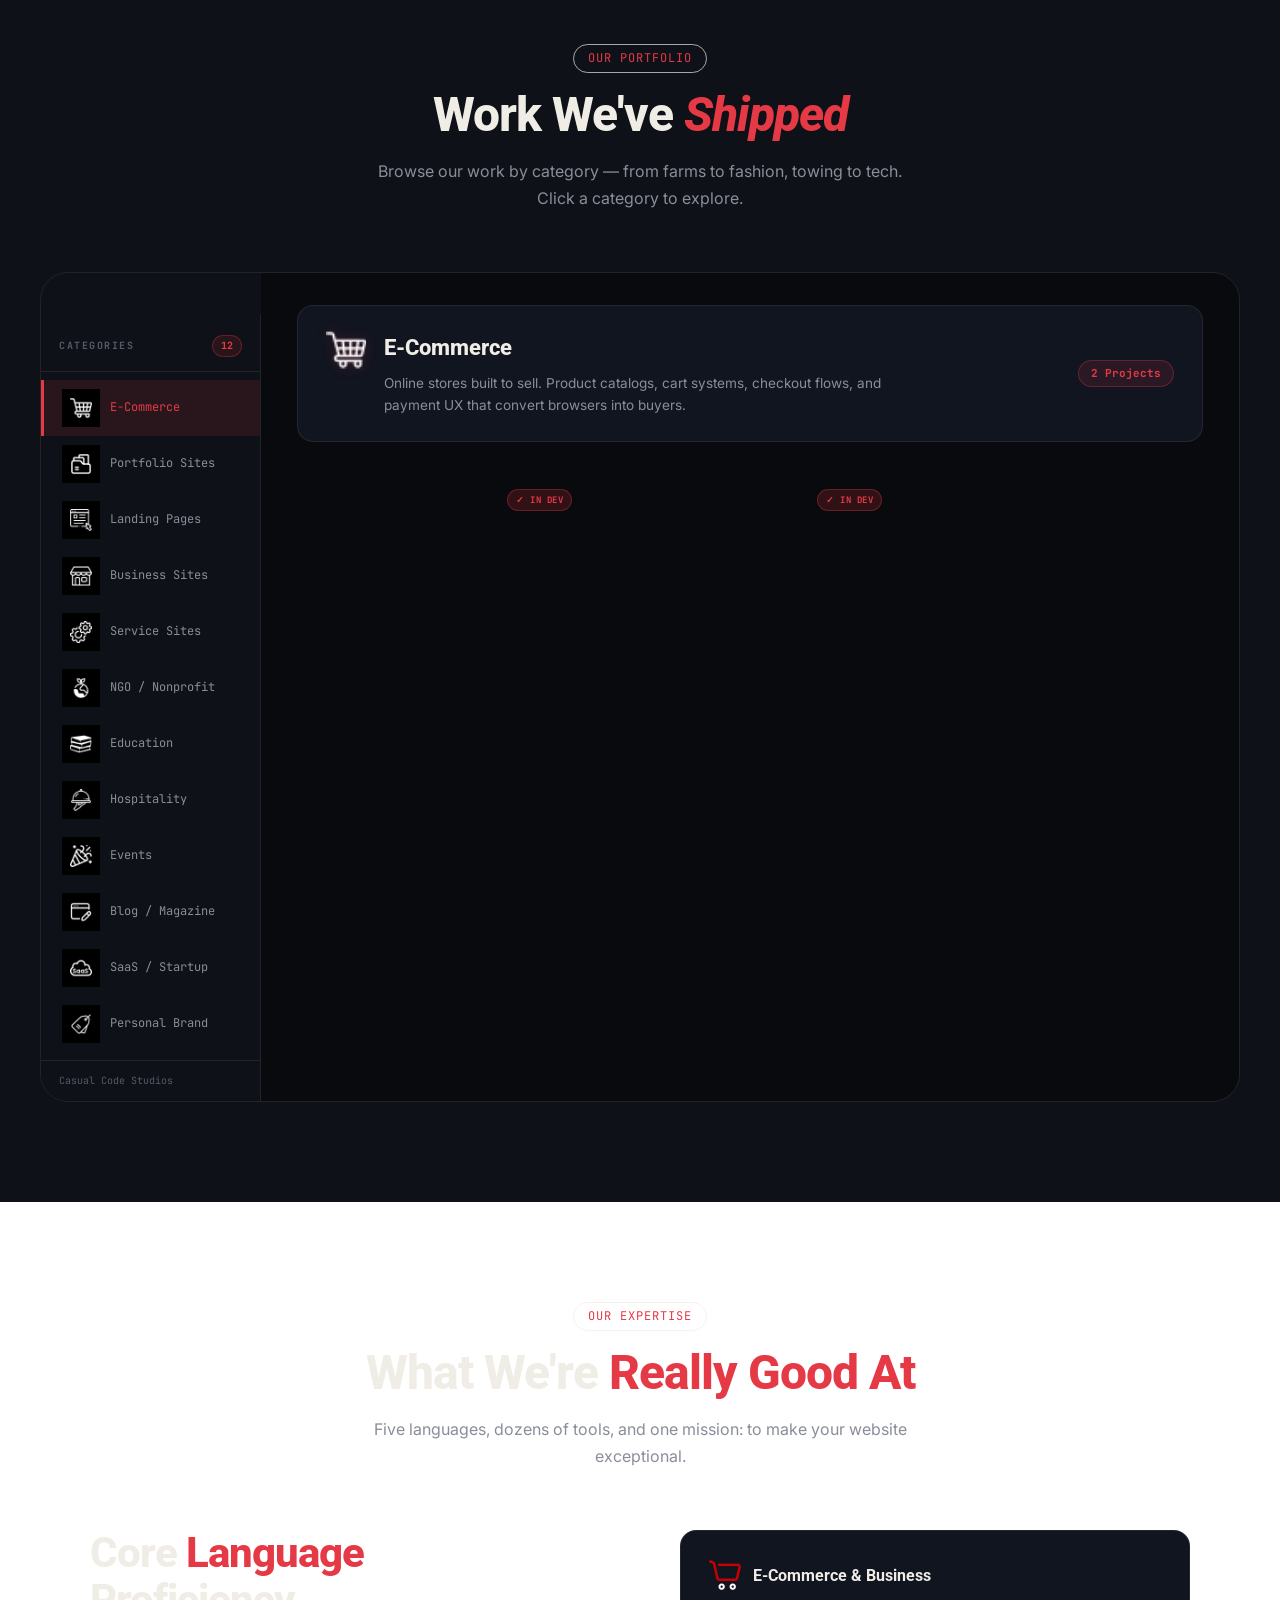
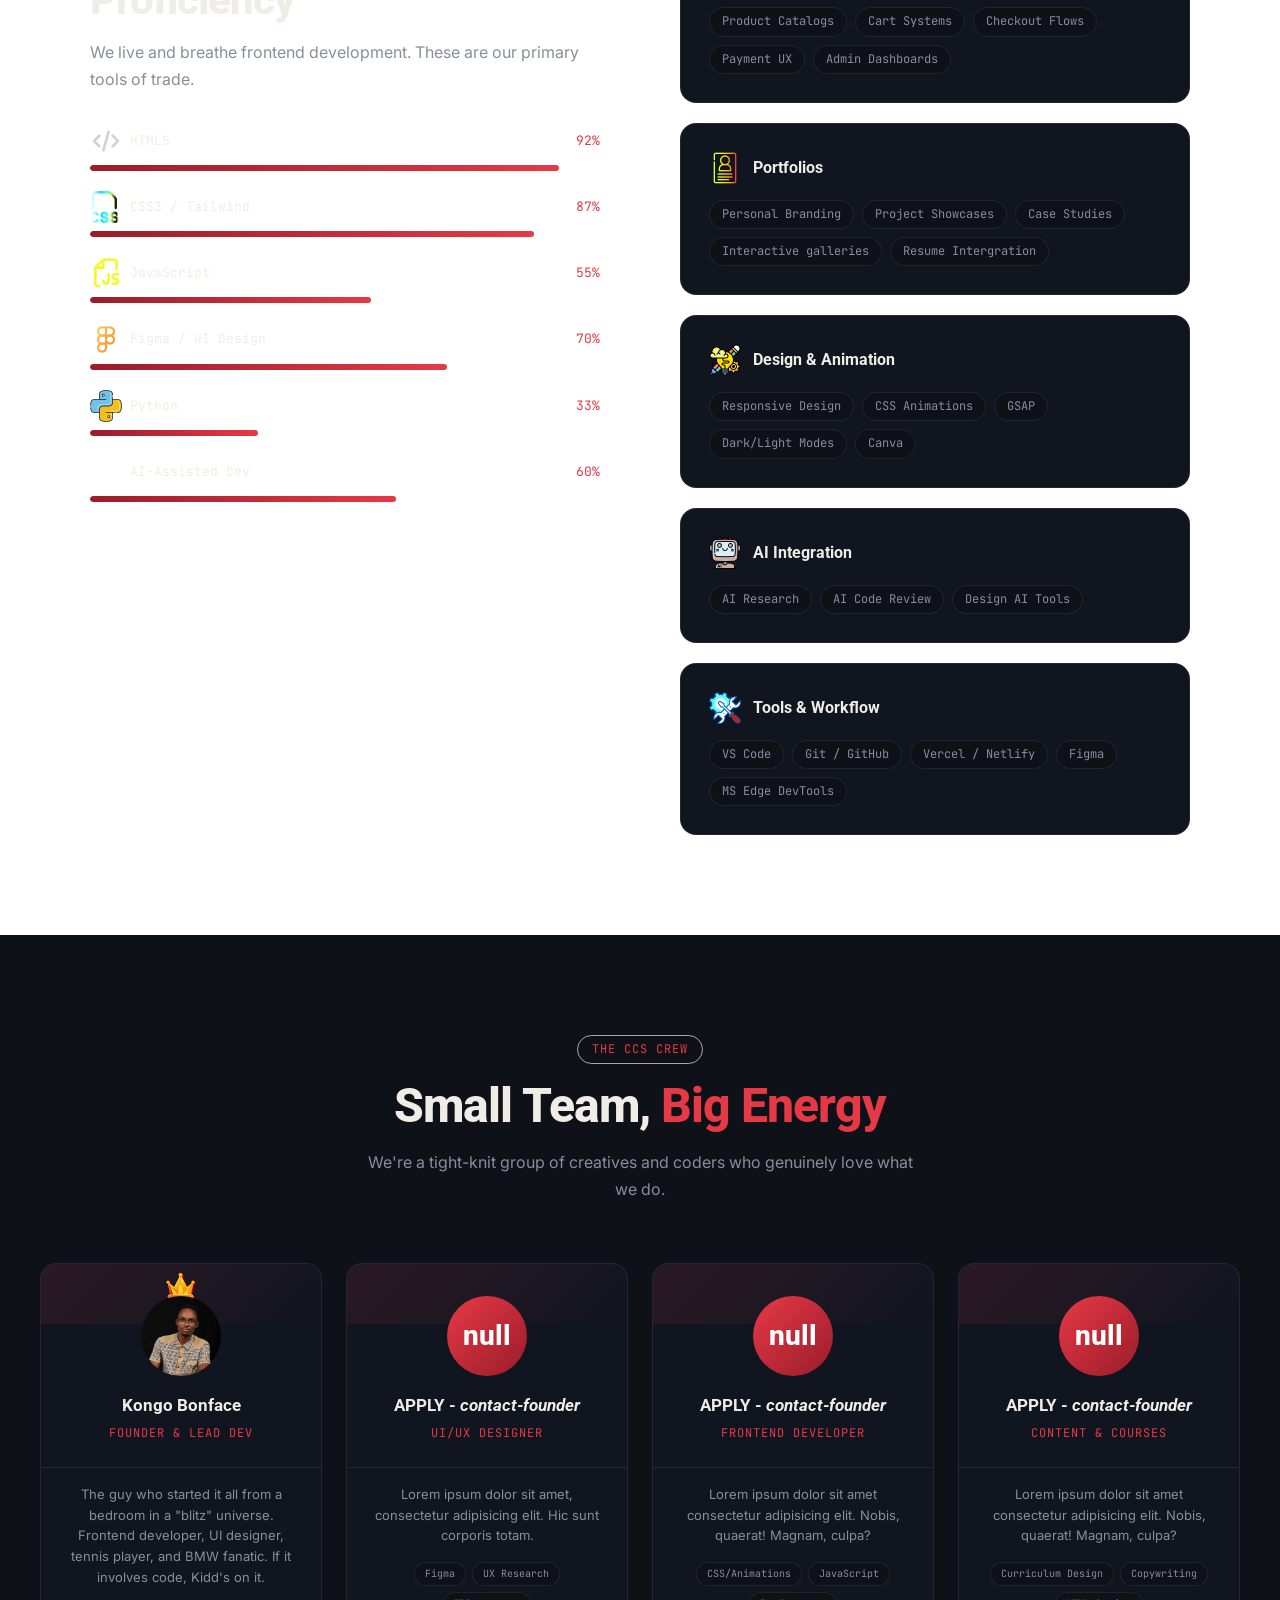
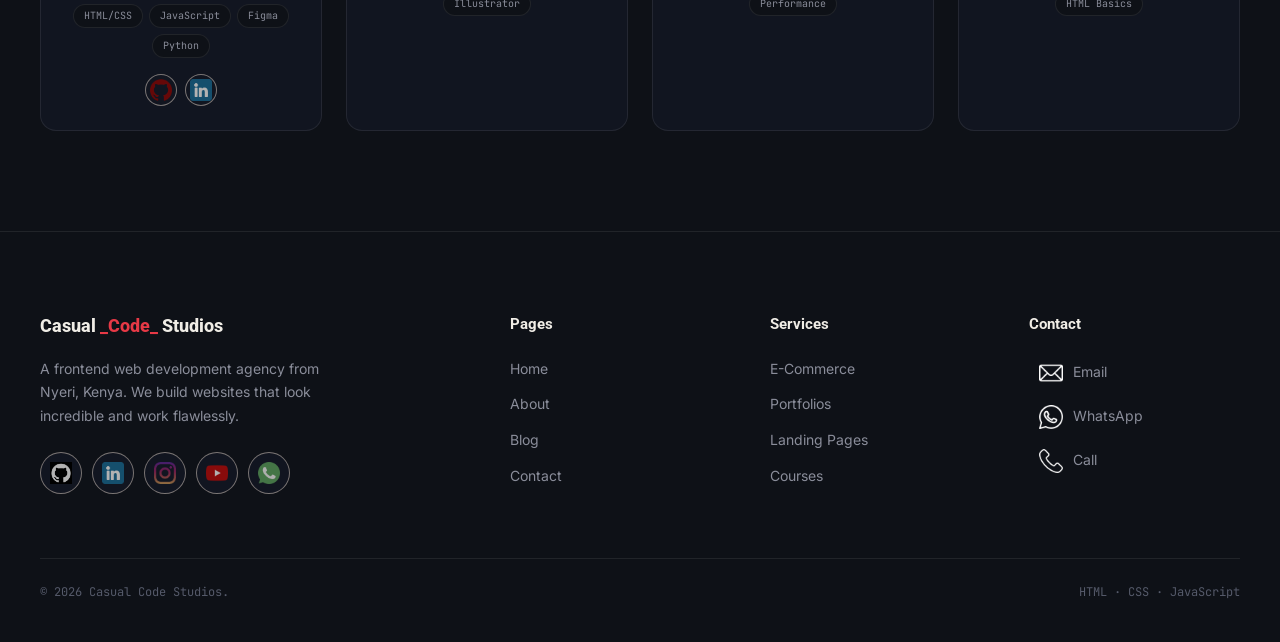
==== commit d7f1ec28: "Search Engine Optimization for the Nyanza region" ====
--- a/about.html
+++ b/about.html
@@ -3,8 +3,18 @@
 <head>
   <meta charset="UTF-8">
   <meta name="viewport" content="width=device-width, initial-scale=1.0">
-  <meta name="description" content="About Casual Code Studios — Our story, team, skills, and the projects we've built.">
-  <title>About & Work — Casual Code Studios</title>
+  <meta name="description" content="Meet Casual Code Studios, a Kenyan website design and development team serving Kisii County, Nyeri, and businesses across neighbouring counties.">
+  <meta name="author" content="Casual Code Studios">
+  <meta name="robots" content="index, follow, max-image-preview:large">
+  <link rel="canonical" href="https://casualcodestudios.vercel.app/about.html">
+  <meta property="og:type" content="profile">
+  <meta property="og:title" content="About Casual Code Studios | Web Design in Kisii County">
+  <meta property="og:description" content="Our team, capabilities, and selected website projects for businesses and organisations in Kenya.">
+  <meta property="og:url" content="https://casualcodestudios.vercel.app/about.html">
+  <meta property="og:site_name" content="Casual Code Studios">
+  <meta property="og:image" content="https://casualcodestudios.vercel.app/hero.jpg">
+  <meta name="twitter:card" content="summary_large_image">
+  <title>About Casual Code Studios | Web Design in Kisii County</title>
   <link rel="preconnect" href="https://fonts.googleapis.com">
   <link rel="preconnect" href="https://fonts.gstatic.com" crossorigin>
   <link href="https://fonts.googleapis.com/css2?family=Inter:wght@300;400;500;600;700;800;900&family=JetBrains+Mono:ital,wght@0,400;0,500;0,700;1,400&family=Playfair+Display:ital,wght@0,700;0,800;1,700&family=Roboto:ital,wght@0,300;0,400;0,500;0,700;0,900;1,300;1,400;1,700&display=swap" rel="stylesheet">
--- a/style.css
+++ b/style.css
@@ -1,5225 +1,5015 @@
-@import url('https://fonts.googleapis.com/css2?family=Caveat:wght@400..700&display=swap');
-
-
-
-/* =============================================
-   CASUAL CODE STUDIOS — GLOBAL STYLESHEET
-   Dark & Red Theme | Light/Dark Mode Support
-   ============================================= */
-
-@import url('https://fonts.googleapis.com/css2?family=Inter:wght@300;400;500;600;700;800;900&family=JetBrains+Mono:ital,wght@0,400;0,500;0,700;1,400&family=Playfair+Display:ital,wght@0,700;0,800;1,700&family=Roboto:ital,wght@0,300;0,400;0,500;0,700;0,900;1,300;1,400;1,700&display=swap');
-
-/* ===== CSS VARIABLES ===== */
-:root {
-  /* Brand Colors */
-  --red:        #e63946;
-  --red-dark:   #9b1c2a;
-  --red-glow:   rgba(230, 57, 70, 0.35);
-  --red-soft:   rgba(230, 57, 70, 0.12);
-
-  /* Dark Mode (default) */
-  --bg:         #080a0d;
-  --bg-2:       #0e1117;
-  --bg-card:    #111520;
-  --bg-glass:   rgba(14, 17, 23, 0.75);
-  --border:     rgba(255,255,255,0.08);
-  --border-red: rgba(230, 57, 70, 0.3);
-  --text:       #f0ede6;
-  --text-muted: #8a8d9a;
-  --text-dim:   #555a6a;
-  --accent:     #e63946;
-  --accent2:    #ff8fa3;
-  --white:      #ffffff;
-  --shadow:     0 8px 40px rgba(0,0,0,0.6);
-  --shadow-red: 0 4px 30px rgba(230, 57, 70, 0.3);
-
-  /* Typography */
-  --font-display: 'Roboto', 'Playfair Display', Georgia, serif;
-  --font-body:    'Inter', -apple-system, BlinkMacSystemFont, 'Segoe UI', sans-serif;
-  --font-mono:    'JetBrains Mono', 'Courier New', monospace;
-
-  /* Spacing */
-  --nav-h: 72px;
-  --radius: 16px;
-  --radius-sm: 8px;
-  --radius-lg: 28px;
-
-  /* Transitions */
-  --ease: cubic-bezier(0.4, 0, 0.2, 1);
-  --ease-spring: cubic-bezier(0.34, 1.56, 0.64, 1);
-}
-
-/* LIGHT MODE */
-body.light-mode {
-  --bg:       #f5f4f0;
-  --bg-2:     #eeece8;
-  --bg-card:  #ffffff;
-  --bg-glass: rgba(245, 244, 240, 0.85);
-  --border:   rgba(0,0,0,0.08);
-  --text:     #12131a;
-  --text-muted: #5a5d6e;
-  --text-dim:   #9a9dae;
-  --shadow:   0 8px 40px rgba(0,0,0,0.1);
-}
-
-/* ===== RESET ===== */
-*, *::before, *::after {
-  margin: 0; padding: 0;
-  box-sizing: border-box;
-}
-html {
-  scroll-behavior: smooth; 
-}
-body {
-  position: relative;
-  background: linear-gradient(135deg, rgba(0, 0, 0, 0.9),transparent,rgba(0, 0, 0, 0.9)),url("BACKGROUND-GLOW.jpg");
-  background-position: center;
-  background-size: cover;
-  background-attachment: fixed;
-  background-repeat: no-repeat;
-  color: var(--text);
-  font-family: var(--font-body);
-  font-size: 16px;
-  line-height: 1.6;
-  transition: background 0.4s var(--ease), color 0.4s var(--ease);
-  overflow-x: hidden;
-}
-img { 
-  max-width: 100%; 
-  display: block; 
-}
-a { 
-  text-decoration: none; 
-  color: inherit; 
-}
-ul, ol {
-   list-style: none; 
-}
-button {
-   cursor: pointer; border: none;
-   background: none; 
-  font: inherit; 
-}
-input, textarea, select {
-  font: inherit;
-  background: none;
-  border: none;
-  outline: none;
-  color: inherit;
-}
-
-/* ===== CUSTOM CURSOR ===== */
-.cursor {
-  position: fixed;
-  width: 8px; height: 8px;
-  background: var(--red);
-  border-radius: 50%;
-  pointer-events: none;
-  z-index: 9999;
-  transform: translate(-50%, -50%);
-  transition: transform 0.1s;
-}
-.cursor-ring {
-  position: fixed;
-  color:rgba(241, 237, 237, 0.1);
-  border: none;
-  border-radius: 5px;
-  pointer-events: none;
-  z-index: 9998;
-  transform: translate(-50%, -50%);
-}
-
-/* ===== SCROLLBAR ===== */
-::-webkit-scrollbar { width: 4px; }
-::-webkit-scrollbar-track { background: var(--bg); }
-::-webkit-scrollbar-thumb { background: var(--red); border-radius: 4px; }
-
-/* ===== MAIN HEADER ===== */
-.main-header{
-  position: fixed;
-  top: 10px;
-  left: 10px; right: 10px;
-  border-radius: 30px;
-  z-index: 1000;
-  background: var(--bg-glass);
-  backdrop-filter: blur(20px);
-  display: flex;
-  justify-content: space-between;
-  padding: .5rem 1rem;
-  border-bottom: 1px solid rgba(255, 238, 221, 0.596);
-}
-.nav{
-  display: flex;
-  justify-content: space-between;
-}
-
-.nav-logo {
-  flex-shrink: 0;
-}
-.nav-logo img{
-  width: 40px;
-  filter: drop-shadow(0 5px 10px rgba(255, 116, 116, 0.568));
-}
-.nav-links {
-  display: flex;
-  align-items: center;
-  gap: 36px;
-  margin: 0 auto;
-}
-.home-icon{
-  padding: .4rem;
-  width: 36px;
-  height: 36px;
-  border: 1px solid transparent;
-  border-radius: 50%;
-  background: rgba(14, 17, 23, 0.75);
-  transition: .6s ease;
-}
-.home-icon:hover{
-  border-color: rgba(255, 238, 221, 0.5);
-}
-.nav-links a {
-  font-family: var(--font-mono);
-  font-size: 13px;
-  color: var(--text-muted);
-  letter-spacing: 0.5px;
-  transition: color 0.3s;
-  position: relative;
-}
-
-.nav-links a:hover, .nav-links a.active {
-  color: var(--text);
-}
-
-.nav-actions {
-  display: flex;
-  align-items: center;
-  gap: 1rem;
-  flex-shrink: 0;padding: 0 1rem;
-}
-
-
-
-.theme-toggle {
-  width: 32px; height: 32px;
-  border-radius: 50%;
-  border: none;
-  display: flex; align-items: center; justify-content: center;
-  transition: 0.3s ease;
-  overflow: hidden;
-  transform-origin: center;
-  background: rgba(255, 238, 221, 0.7);
-}
-.theme-toggle:hover{ 
-  transform: rotate(180deg); 
-  background: rgba(255, 238, 221, 0.9);
-  animation: rotate 1s linear infinite;
-}
-
-.theme-toggle img{
-  width: 100%;
-  height: 100%;
-  object-fit: contain;
-  
-}
-
-.hamburger {
-  display: none;
-  flex-direction: column;
-  justify-content: center;
-  padding: .2rem .4rem;
-  gap: 4px;
-  width: 32px;
-  height: 32px;
-  cursor: pointer;
-  border: 2px solid var(--text);
-  border-radius: 20px;
-}
-.hamburger span {
-  width: 100%;
-  display: block;
-  height: 2px;
-  background: var(--text);
-  border-radius: 2px;
-  transition: 0.3s ease;
-}
-.hamburger span:nth-child(1),
-.hamburger span:last-child{
-  background: var(--red);
-}
-.hamburger.open span:nth-child(1) { 
-  transform: rotate(45deg) translate(5px, 4px); 
-}
-.hamburger.open span:nth-child(2) { 
-  opacity: 0; 
-  transform: scaleX(0); 
-}
-.hamburger.open span:nth-child(3) { 
-  transform: rotate(-45deg) translate(5px, -4px); }
-
-/* Mobile nav drawer */
-.nav-drawer {
-  display: none;
-  position: fixed;
-  top: var(--nav-h); 
-  left: 0; 
-  right: 0; 
-  bottom: 0;
-  background: var(--bg);
-  z-index: 490;
-  flex-direction: column;
-  align-items: center;
-  justify-content: center;
-  gap: 32px;
-  opacity: 0;
-  transform: translateY(-20px);
-  pointer-events: none;
-  transition: all 0.4s var(--ease);
-}
-.nav-drawer.open {
-  opacity: 1;
-  transform: translateY(0);
-  pointer-events: all;
-}
-.nav-drawer a {
-  font-family: var(--font-display);
-  font-size: 28px;
-  font-weight: 700;
-  color: var(--text);
-  transition: color 0.3s;
-}
-.nav-drawer a:hover { 
-  color: var(--red); 
-}
-
-/* ===== BUTTONS ===== */
-.btn {
-  display: inline-flex;
-  align-items: center;
-  gap: 8px;
-  padding: .8rem 1.5rem;
-  border-radius: 50px;
-  font-family: var(--font-mono);
-  font-size: 14px;
-  font-weight: 500;
-  letter-spacing: 0.5px;
-  transition: all 0.3s var(--ease);
-  cursor: pointer;
-}
-.btn-primary {
-  background: var(--red);
-  color: #fff;
-  border: 1px solid var(--red);
-}
-.btn-primary:hover {
-  border-radius: 0px;
-  background: var(--red-dark);
-  transform: translateY(-3px);
-  box-shadow: var(--shadow-red);
-}
-.btn-primary img{
-  width: 30px;
-}
-.btn-outline {
-  background: transparent;
-  color: var(--text);
-  border: 1px solid var(--red);
-  backdrop-filter: blur(8px);
-}
-.btn-outline:hover {
-  border-radius: 0px;
-  border-color: var(--red);
-  color: var(--red);
-  transform: translateY(-3px);
-}
-.btn-ghost {
-  background: var(--red-soft);
-  color: var(--red);
-  border: 1px solid var(--border-red);
-}
-.btn-ghost:hover {
-  background: var(--red);
-  color: #fff;
-  transform: translateY(-3px);
-}
-
-/* ===== SECTION WRAPPER ===== */
-.section-wrap {
-  max-width: 1200px;
-  margin: 0 auto;
-  padding: 0 40px;
-}
-.section-header {
-  text-align: center;
-  margin-bottom: 64px;
-}
-.section-tag {
-  display: inline-flex;
-  align-items: center;
-  gap: 8px;
-  padding: 6px 16px;
-  border-radius: 50px;
-  background: var(--red-soft);
-  border: 1px solid var(--border-red);
-  font-family: var(--font-mono);
-  font-size: 12px;
-  color: var(--red);
-  letter-spacing: 1px;
-  text-transform: uppercase;
-  margin-bottom: 20px;
-}
-.section-tag::before {
-  content: '';
-  width: 6px; height: 6px;
-  border-radius: 50%;
-  background: var(--red);
-  animation: pulse-dot 2s infinite;
-}
-@keyframes pulse-dot {
-  0%, 100% { opacity: 1; transform: scale(1); }
-  50% { opacity: 0.2; transform: scale(1.4); }
-}
-.section-title {
-  font-family: var(--font-display);
-  font-size: clamp(32px, 5vw, 52px);
-  font-weight: 800;
-  line-height: 1.1;
-  letter-spacing: -1px;
-  color: var(--text);
-}
-.section-title span { color: var(--red); }
-.section-sub {
-  margin-top: 16px;
-  font-size: 17px;
-  color: var(--text-muted);
-  max-width: 560px;
-  margin-inline: auto;
-  margin-top: 16px;
-}
-.fun-side{
-  font-style: italic;
-}
-
-/* ===== CARDS ===== */
-.card-base {
-  background: var(--bg-card);
-  border: 1px solid var(--border);
-  border-radius: var(--radius);
-  transition: all 0.3s var(--ease);
-}
-.card-base:hover {
-  border-color: var(--border-red);
-  transform: translateY(-6px);
-  box-shadow: var(--shadow-red);
-}
-
-/* ===== DIVIDER ===== */
-.divider {
-  height: 1px;
-  background: linear-gradient(to right, transparent, var(--border), transparent);
-  margin: 80px 0;
-}
-
-/* ===== GRID NOISE BACKGROUND ===== */
-.noise-bg {
-  position: relative;
-  overflow: hidden;
-}
-.noise-bg::before {
-  content: '';
-  position: absolute;
-  inset: 0;
-  background-image: url("data:image/svg+xml,%3Csvg viewBox='0 0 200 200' xmlns='http://www.w3.org/2000/svg'%3E%3Cfilter id='n'%3E%3CfeTurbulence type='fractalNoise' baseFrequency='0.65' numOctaves='3' stitchTiles='stitch'/%3E%3C/filter%3E%3Crect width='100%25' height='100%25' filter='url(%23n)' opacity='0.04'/%3E%3C/svg%3E");
-  pointer-events: none;
-  z-index: 0;
-}
-
-/* ===== FOOTER ===== */
-.footer {
-  background: var(--bg-2);
-  border-top: 1px solid var(--border);
-  padding: 80px 40px 40px;
-}
-.footer-grid {
-  max-width: 1200px;
-  margin: 0 auto;
-  display: grid;
-  grid-template-columns: 2fr 1fr 1fr 1fr;
-  gap: 48px;
-  padding-bottom: 60px;
-  border-bottom: 1px solid var(--border);
-}
-.footer-brand p {
-  color: var(--text-muted);
-  font-size: 14px;
-  margin: 16px 0 24px;
-  max-width: 280px;
-  line-height: 1.7;
-}
-.footer-socials {
-  display: flex;
-  gap: 10px;
-  flex-wrap: wrap;
-}
-.footer-social-btn {
-  width: 42px; height: 42px;
-  border-radius: 50%;
-  border: 1px solid rgba(255, 238, 221, 0.445);
-  display: flex; align-items: center; justify-content: center;
-  font-size: 16px;
-  transition: all 0.3s var(--ease);
-  color: var(--text-muted);
-  background: var(--bg-card);
-  text-decoration: none;
-  overflow: hidden;
-  flex-shrink: 0;
-}
-.footer-social-btn img {
-  width: 22px; height: 22px;
-  object-fit: contain;
-  filter: grayscale(0.3) brightness(0.7);
-  transition: filter 0.3s;
-}
-.footer-social-btn:hover {
-  border-color: var(--red);
-  color: var(--red);
-  transform: translateY(-3px);
-  background: var(--red-soft);
-}
-.footer-social-btn:hover img {
-  filter: grayscale(0) brightness(1);
-}
-.footer-col h4 {
-  font-family: var(--font-display);
-  font-size: 15px;
-  font-weight: 700;
-  margin-bottom: 20px;
-  color: var(--text);
-}
-.footer-col ul li {
-  margin-bottom: 10px;
-}
-.footer-col ul a {
-  color: var(--text-muted);
-  font-size: 14px;
-  transition: color 0.3s;
-}
-.footer-contacts a{
-  display: flex;
-  gap: 10px;
-  padding: 5px 10px;
-}
-.footer-contacts a img{
-  width: 24px;
-}
-.footer-col ul a:hover { color: var(--red); }
-.footer-bottom {
-  max-width: 1200px;
-  margin: 24px auto 0;
-  display: flex;
-  align-items: center;
-  justify-content: space-between;
-  flex-wrap: wrap;
-  gap: 12px;
-}
-.footer-bottom span {
-  font-family: var(--font-mono);
-  font-size: 12px;
-  color: var(--text-dim);
-}
-.footer-logo {
-  font-family: var(--font-display);
-  font-size: 18px;
-  font-weight: 800;
-  color: var(--text);
-}
-.footer-logo span { color: var(--red); }
-
-/* ===== MODAL ===== */
-.modal-overlay {
-  position: fixed;
-  inset: 0;
-  background: rgba(0,0,0,0.75);
-  backdrop-filter: blur(8px);
-  z-index: 900;
-  display: none;
-  align-items: center;
-  justify-content: center;
-  padding: 20px;
-}
-.modal-overlay.open { display: flex; }
-.modal-box {
-  background: var(--bg-card);
-  border: 1px solid var(--border);
-  border-radius: var(--radius-lg);
-  padding: 48px;
-  max-width: 520px;
-  width: 100%;
-  position: relative;
-  animation: modal-in 0.4s var(--ease-spring) both;
-}
-@keyframes modal-in {
-  from { opacity: 0; transform: scale(0.9) translateY(20px); }
-  to   { opacity: 1; transform: scale(1) translateY(0); }
-}
-.modal-close {
-  position: absolute;
-  top: 20px; right: 20px;
-  width: 36px; height: 36px;
-  border-radius: 50%;
-  border: 1px solid var(--border);
-  display: flex; align-items: center; justify-content: center;
-  color: var(--text-muted);
-  font-size: 18px;
-  transition: all 0.3s;
-  background: var(--bg-2);
-}
-.modal-close:hover { 
-  border-color: var(--red); 
-  color: var(--red); 
-}
-.modal-box h3 {
-  font-family: var(--font-display);
-  font-size: 26px;
-  font-weight: 800;
-  margin-bottom: 8px;
-}
-.modal-box p { 
-  color: var(--text-muted); 
-  font-size: 14px; 
-  margin-bottom: 28px; 
-}
-
-/* ===== FORM ELEMENTS ===== */
-.form-group {
-  margin-bottom: 20px;
-}
-.form-group label {
-  display: block;
-  font-family: var(--font-mono);
-  font-size: 12px;
-  color: var(--text-muted);
-  text-transform: uppercase;
-  letter-spacing: 1px;
-  margin-bottom: 8px;
-}
-.form-input {
-  width: 100%;
-  padding: 14px 18px;
-  border-radius: var(--radius-sm);
-  border: 1px solid var(--border);
-  background: var(--bg-2);
-  color: var(--text);
-  font-size: 15px;
-  transition: border-color 0.3s;
-}
-.form-input::placeholder { 
-  color: var(--text-dim); 
-}
-textarea.form-input { 
-  min-height: 120px; 
-  resize: vertical; 
-}
-select.form-input { 
-  cursor: pointer; 
-}
-
-/* ===== TOAST ===== */
-.toast {
-  position: fixed;
-  bottom: 30px; right: 30px;
-  background: var(--bg-card);
-  border: 1px solid var(--border-red);
-  border-radius: var(--radius-sm);
-  padding: 16px 24px;
-  font-family: var(--font-mono);
-  font-size: 13px;
-  color: var(--text);
-  z-index: 9999;
-  transform: translateY(100px);
-  opacity: 0;
-  transition: all 0.4s var(--ease-spring);
-  display: flex;
-  align-items: center;
-  gap: 10px;
-  box-shadow: var(--shadow);
-}
-.toast.show {
-  transform: translateY(0);
-  opacity: 1;
-}
-.toast-icon { 
-  color: var(--red); 
-  font-size: 18px; 
-}
-
-/* ===== BADGE ===== */
-.badge {
-  display: inline-block;
-  padding: 4px 12px;
-  border-radius: 50px;
-  font-family: var(--font-mono);
-  font-size: 11px;
-  font-weight: 500;
-  letter-spacing: 0.5px;
-  backdrop-filter: blur(20px);
-}
-.badge-red { 
-  background: rgba(255, 255, 255, .2); 
-  color: var(--red); 
-  border: 1px solid var(--border-red); 
-}
-.badge-orange { 
-  background: rgba(255, 255, 255, .2); 
-  color: rgb(255, 136, 0); 
-  border: 1px solid rgb(255, 136, 0); 
-}
-
-.badge-green { 
-  background: rgba(255, 255, 255, .2); 
-  color: #22c55e; 
-  border: 1px solid rgba(34,197,94,0.2); 
-}
-.badge-yellow { 
-  background: rgba(255, 255, 255, .2); 
-  color: #facc15; 
-  border: 1px solid rgba(250,204,21,0.2); 
-}
-
-/* ===== TOOL LOGOS STRIP ===== */
-.tools-strip {
-  background: #000;
-  padding: 1.5rem 0;
-  border-top: 1px solid rgba(255, 238, 221, 0.7);
-  border-bottom: 1px solid rgba(255, 238, 221, 0.7);
-  overflow: hidden;
-  position: relative;
-}
-.tools-strip-inner {
-  display: flex;
-  gap: 80px;
-  align-items: center;
-  animation: scroll-strip 30s linear infinite;
-  width: max-content;
-}
-.tools-strip-inner:hover { 
-  animation-play-state: paused; 
-}
-@keyframes scroll-strip {
-  0% { transform: translateX(0); }
-  100% { transform: translateX(-50%); }
-}
-
-.tool-item {
-  display: flex;
-  align-items: center;
-  gap: 10px;
-  color: var(--text-muted);
-  font-family: var(--font-mono);
-  font-size: 13px;
-  white-space: nowrap;
-  transition: color 0.3s;
-  text-decoration: none;
-}
-.tool-item:hover { 
-  color: var(--red); 
-}
-.tool-item span { 
-  font-size: 22px; 
-}
-.tool-item img {
-  width: 24px;
-  height: 24px;
-  object-fit: contain;
-  border-radius: 4px;
-}
-
-/* ===== ANIMATIONS ===== */
-.reveal { 
-  opacity: 0; 
-  transform: translateY(40px); 
-  transition: all 0.7s var(--ease); 
-}
-.reveal.visible { 
-  opacity: 1; 
-  transform: translateY(0); 
-}
-.reveal-left { 
-  opacity: 0; 
-  transform: translateX(-40px); 
-  transition: all 0.7s var(--ease); 
-}
-.reveal-left.visible { 
-  opacity: 1; 
-  transform: translateX(0); 
-}
-.reveal-right { 
-  opacity: 0; 
-  transform: translateX(40px); 
-  transition: all 0.7s var(--ease); 
-}
-.reveal-right.visible { 
-  opacity: 1; 
-  transform: translateX(0); 
-}
-
-/* stagger delay helpers */
-.d1 { transition-delay: 0.1s; }
-.d2 { transition-delay: 0.2s; }
-.d3 { transition-delay: 0.3s; }
-.d4 { transition-delay: 0.4s; }
-.d5 { transition-delay: 0.5s; }
-
-/* ===== RESPONSIVE ===== */
-@media (max-width: 900px) {
-  .section-wrap { padding: 0 20px; }
-  .footer-grid { grid-template-columns: 1fr 1fr; gap: 32px; }
-}
-@media (max-width: 600px) {
-  .nav-links { display: none; }
-  .hamburger { display: flex; }
-  .nav-drawer { display: flex; }
-  .nav { padding: 0 20px; }
-  .footer { padding: 60px 20px 32px; }
-  .footer-grid { grid-template-columns: 1fr; }
-  .modal-box { padding: 32px 24px; }
-}
-
-
-
-/* =============================================
-   CASUAL CODE STUDIOS — HOME PAGE STYLES
-   ============================================= */
-
-/* ===== HERO ===== */
-/* Hero styles moved inline with .hero-bg above for image support */
-
-.hero {
-  min-height: fit-content;
-  position: relative;
-  display: flex;
-  align-items: center;
-  justify-content: center;
-  overflow: hidden;
-  padding: 4rem 1.5rem 1.5rem;
-  background: linear-gradient(135deg, rgba(0, 0, 0, 0.9),rgba(0, 0, 0, 0.5) 30%),url('codetoon.jpg') no-repeat center/cover; 
-  background-attachment: fixed;
-}
-.hero-content-1{
-  display: flex;
-  flex-direction: column;
-  align-items: center;
-  text-align: center;
-}
-
-.hero-content {
-  position: relative;
-  max-width: 1200px;
-  margin: 0;
-  width: 100%;
-  display: grid;
-  grid-template-columns: repeat(2, 1fr);
-  gap: 60px;
-  align-items: center;
-  justify-content: center;
-}
-.hero-left{
-  display: flex;
-  flex-direction: column;
-  align-items: center;
-  text-align: start;
-}
-.hero-eyebrow {
-  display: inline-flex;
-  align-items: center;
-  gap: 8px;
-  padding: 6px 14px;
-  border-radius: 50px;
-  background: #00000075;
-  border-bottom: 1px solid #f0ede6;
-  font-family: var(--font-mono);
-  font-size: 12px;
-  color: var(--red);
-  letter-spacing: 1px;
-  text-transform: uppercase;
-  margin-bottom: 24px;
-  opacity: 0;
-  animation: fade-up 0.7s 0.1s var(--ease) forwards;
-}
-.hero-eyebrow::before {
-  content: '';
-  width: 6px; height: 6px;
-  border-radius: 50%;
-  background: greenyellow;
-  animation: pulse-dot 2s infinite;
-}
-.hero-we-are {
-  position: relative;
-  width: fit-content;
-  font-size: 1.2rem;
-  font-weight: 400;
-  letter-spacing: 0px;
-  color: #fdfdfdb2;
-}
-.hero-we-are::before{
-  position: absolute;
-  content: "a working progress";
-  font-family: "Caveat";
-  bottom: -100%;
-  right: -110%;
-  transform: translate(-50%,-50%) rotate(-5deg);
-  color: rgba(235, 171, 9, 0.822);
-}
-/* STEER WHEEL */
-.steer-wheel{
-  width: 32px;
-  height: 32px;
-  position: absolute;
-  bottom: 0;
-  left: -59%;
-  transform: translate(-50%, -50%);
-  transform-origin: center;
-  z-index: 20;
-  animation: rotate 2s linear infinite;
-}
-@keyframes rotate {
-  from{
-    transform: rotate(0deg);
-  }
-  to{
-    transform: rotate(360deg);
-  }
-}
-
-.hero-h1 {
-  position: relative;
-  font-family: var(--font-display);
-  font-size: clamp(2.8rem, 6vw, 4.4rem);
-  font-weight: 800;
-  line-height: 1;
-  letter-spacing: 1px;
-  color: var(--text);
-  margin-bottom: 2rem;
-  opacity: 0;
-  animation: fade-up 0.8s 0.2s var(--ease) forwards;
-}
-.hero-h1 .brand-name {
-  background: linear-gradient(135deg, #e63946 0%, #cfcfcf 30%, #e63946 70%);
-  background-clip: text;
-  -webkit-text-fill-color: transparent;
-  background-size: 200% 200%;
-  animation: gradient-shift 4s ease infinite alternate, fade-up 0.8s 0.2s var(--ease) forwards;
-}
-
-
-@keyframes gradient-shift {
-  0%, 100% { background-position: 0% 50%; }
-  50% { background-position: 100% 50%; }
-}
-.hero-h1 .underscore {
-  font-size: clamp(2rem, 4vw, 3.4rem);
-  background-clip: text;
-  -webkit-text-fill-color: transparent;
-  background-size: 200% 200%;
-  font-style: italic;
- }
-.hero-tagline {
-  font-size: clamp(15px, 2vw, 19px);
-  color: var(--text-muted);
-  line-height: 1.7;
-  max-width: 460px;
-  margin-bottom: 32px;
-  opacity: 0;
-  animation: fade-up 0.7s 0.35s var(--ease) forwards;
-}
-.hero-tagline .hightlighted{
-  color: #fed;
-  background: #00000075;
-  padding: 0 .3rem;
-  border-radius: 6px;
-  backdrop-filter: blur(20px);
-}
-.hero-tagline .underlined{
-  border-bottom: 1px solid #fed;
-  border-radius: 6px;
-  background: rgba(14, 32, 32, 0.137);
-  backdrop-filter: blur(2rem);
-}
-.typing-row {
-  display: flex;
-  align-items: center;
-  gap: .5rem;
-  margin-bottom: 2rem;
-  opacity: 0;
-  animation: fade-up 0.7s 0.45s var(--ease) forwards;
-  min-height: 28px; /* Prevent layout shift */
-}
-.typing-prefix {
-  font-family: var(--font-mono);
-  font-size: 14px;
-  color: rgba(255, 255, 255, 0.4);
-  flex-shrink: 0;
-}
-.typing-text {
-  font-family: var(--font-mono);
-  font-size: 16px;
-  font-weight: 500;
-  color: var(--accent2);
-  min-width: 120px; /* Reserve space to prevent layout shift */
-  display: inline-block;
-  height: 22px;
-  line-height: 22px;
-}
-.typing-cursor {
-  display: inline-block;
-  width: 2px; height: 18px;
-  background: var(--red);
-  animation: blink 0.8s step-end infinite;
-  vertical-align: middle;
-  flex-shrink: 0;
-}
-@keyframes blink {
-  from, to {
-    background: transparent; /* invisible */
-  }
-  50% {
-    background: var(--red); /* visible */
-  }
-}
-/* HERO CTA SECTION */
-.hero-cta {
-  display: flex;
-  gap: 1rem;
-  flex-wrap: wrap;
-  opacity: 0;
-  animation: fade-up 0.7s 0.55s var(--ease) forwards;
-}
-.hero-stats {
-  display: flex;
-  gap: 2.5rem;
-  margin-top: 1rem;
-  padding-top: 2rem;
-  opacity: 0;
-  animation: fade-up 0.7s 0.65s var(--ease) forwards;
-}
-.stat-item {
-  padding: .5rem;
-  transition: 0.3s ease;
-}
-.stat-item:hover{
-  transform: translateY(-4px);
-}
-.stat-num {
-  font-family: var(--font-display);
-  font-size: 1.4rem;
-  font-weight: 800;
-  color: var(--red);
-  letter-spacing: -1px;
-  line-height: 1;
-}
-.stat-label {
-  font-family: var(--font-mono);
-  font-size: .6rem;
-  color: rgba(255, 238, 221, 0.5);
-  text-transform: uppercase;
-  letter-spacing: -1px;
-  margin-top: 4px;
-}
-
-/* Hero visual side */
-.hero-visual {
-  position: relative;
-  display: flex;
-  align-items: center;
-  justify-content: center;
-  opacity: 0;
-  animation: fade-left 1s 0.4s var(--ease) forwards;
-}
-.hero-blob {
-  position: absolute;
-  width: 420px; height: 420px;
-  border-radius: 30% 70% 70% 30% / 30% 30% 70% 70%;
-  background: linear-gradient(135deg, var(--red) 0%, var(--red-dark) 100%);
-  opacity: 0.12;
-  filter: blur(40px);
-  animation: blob-anim 8s ease-in-out infinite;
-}
-@keyframes blob-anim {
-  0%, 100% { border-radius: 30% 70% 70% 30% / 30% 30% 70% 70%; }
-  50% { border-radius: 70% 30% 30% 70% / 70% 70% 30% 30%; }
-}
-.hero-code-window {
-  position: relative;
-  width: 100%;
-  max-width: 500px;
-  background: var(--bg-card);
-  border: 1px solid var(--border);
-  border-radius: var(--radius);
-  overflow: hidden;
-  box-shadow: var(--shadow), 0 0 60px rgba(230, 57, 70, 0.1);
-}
-.code-window-bar {
-  display: flex;
-  align-items: center;
-  gap: 8px;
-  padding: 14px 18px;
-  background: var(--bg-2);
-  border-bottom: 1px solid var(--border);
-}
-.dot { 
-  width: 10px; 
-  height: 10px;
-   border-radius: 50%; 
-}
-.dot-red { 
-  background: #ff5f56; 
-}
-.dot-yellow { 
-  background: #ffbd2e; 
-}
-.dot-green { 
-  background: #27c93f; 
-}
-.code-filename {
-  font-family: var(--font-mono);
-  font-size: 12px;
-  color: var(--text-muted);
-  margin-left: 8px;
-}
-.code-body {
-  padding: 24px;
-  font-family: var(--font-mono);
-  font-size: 13px;
-  line-height: 1.8;
-}
-.code-line { 
-  display: flex; 
-  gap: 12px; 
-}
-.code-ln { 
-  color: var(--text-dim);
-   min-width: 20px; 
-  text-align: right;
-  user-select: none; 
-}
-.kw { 
-  color: #ff8fa3; 
-}
-.fn { 
-  color: #7dd3fc; 
-}
-.str { 
-  color: #86efac; 
-}
-.cmt { 
-  color: var(--text-dim); 
-  font-style: italic; 
-}
-.punc { 
-  color: var(--text-muted); 
-}
-.prop { 
-  color: #fde68a; 
-}
-.val { 
-  color: var(--red); 
-}
-
-/* Float cards on hero */
-.hero-float-card {
-  position: absolute;
-  background: var(--bg-card);
-  border: 1px solid var(--border);
-  border-radius: var(--radius-sm);
-  padding: 12px 18px;
-  font-family: var(--font-mono);
-  font-size: 12px;
-  display: flex;
-  align-items: center;
-  gap: 10px;
-  box-shadow: var(--shadow);
-  animation: float 4s ease-in-out infinite;
-  white-space: nowrap;
-}
-.hero-float-card.card-1 { 
-  top: -20px; 
-  right: -10px; 
-  animation-delay: 0s; 
-}
-.hero-float-card.card-2 { 
-  bottom: 20px;
-   left: -20px; 
-  animation-delay: 2s; 
-}
-.hero-float-icon { 
-  font-size: 18px; 
-}
-.hero-float-card .green { 
-  color: #22c55e; 
-}
-.hero-float-card .red { 
-  color: greenyellow; 
-}
-
-/* Hero image overlay — bottom-right of code window, overlaps it */
-.hero-img-overlay {
-  position: absolute;
-  top: 100px;
-  right: 24px;
-  width: 220px;
-  height: 220px;
-  border-radius: var(--radius);
-  border: 2px solid var(--border-red);
-  background: var(--bg-card);
-  overflow: hidden;
-  box-shadow: none;
-  z-index: 10;
-  animation: float 7s ease-in-out infinite;
-  animation-delay: 1s;
-}
-.hero-overlay-img {
-  width: 100%;
-  height: 100%;
-  object-fit: cover;
-  display: block;
-}
-
-
-@keyframes float {
-  0%, 100% { transform: translateY(0); }
-  50% { transform: translateY(-10px); }
-}
-@keyframes fade-up {
-  from { opacity: 0; transform: translateY(30px); }
-  to   { opacity: 1; transform: translateY(0); }
-}
-@keyframes fade-left {
-  from { opacity: 0; transform: translateX(40px); }
-  to   { opacity: 1; transform: translateX(0); }
-}
-
-/* ===== SERVICES SECTION ===== */
-.services-section {
-  background: linear-gradient(135deg, rgba(0, 0, 0, 0.9),rgba(0, 0, 0, 0.5)),url("believe.jpg") no-repeat;
-  background-attachment: fixed;
-  background-size: cover;
-  background-position: center;
-  padding: 2rem 2rem 4rem;
-  position: relative;
-}
-.services-grid {
-  display: grid;
-  grid-template-columns: repeat(4, 1fr);
-  gap: 24px;
-  max-width: 1200px;
-  margin: 0 auto;
-}
-.service-card {
-  padding: 0;
-  border-radius: var(--radius);
-  border: 1px solid var(--border);
-  background: var(--bg-card);
-  transition: all 0.4s var(--ease);
-  cursor: pointer;
-  position: relative;
-  overflow: hidden;
-  min-height: 280px;
-  display: flex;
-  align-items: flex-end;
-}
-/* Image layer — hidden by default, revealed on hover */
-.service-card-img {
-  position: absolute;
-  inset: 0;
-  width: 100%; height: 100%;
-  object-fit: cover;
-  opacity: 0.2;
-  transition: opacity 0.5s var(--ease), transform 0.5s var(--ease);
-  transform: scale(1.05);
-  z-index: 0;
-}
-/* Dark overlay on top of image */
-.service-card::before {
-  content: '';
-  position: absolute;
-  inset: 0;
-  background: linear-gradient(to top, rgba(0,0,0,0.85) 0%, rgba(0,0,0,0.3) 50%, rgba(0,0,0,0.1) 100%);
-  opacity: 0;
-  transition: opacity 0.5s var(--ease);
-  z-index: 1;
-}
-/* Red accent layer */
-.service-card::after {
-  content: '';
-  position: absolute;
-  inset: 0;
-  background: linear-gradient(135deg, var(--red-soft) 0%, transparent 60%);
-  opacity: 1;
-  transition: opacity 0.4s;
-  z-index: 0;
-}
-.service-card:hover {
-  border-color: var(--border-red);
-  transform: translateY(-8px);
-  box-shadow: var(--shadow-red);
-}
-.service-card:hover .service-card-img {
-  opacity: 1;
-  transform: scale(1);
-}
-.service-card:hover::before { opacity: 1; }
-.service-card:hover::after { opacity: 0; }
-.service-card-body {
-  width: fit-content;
-  position: relative;
-  z-index: 2;
-  padding: 1rem;
-  transition: color 0.3s;
-  background: linear-gradient(to bottom, transparent, #000);
-}
-.resign-amp{
-  display: none;
-  transition: .3s ease-in-out;
-}
-.service-card-body:hover .service-icon{
-  transform-origin: center;
-  transform: rotate(-25deg);
-}
-.service-card-body:hover 
-.resign-amp{
-  font-size: 1.5rem;
-  color: #ecbc1e;
-  position: absolute;
-  top: -1rem;
-  left: 50.8%;
-  transform: rotate(-45deg);
-  display: inline-block;
-}
-.service-icon {
-  width: 36px;
-  margin-bottom: 1rem;
-  display: block;
-  transition: .3s ease;
-}
-.service-card-img-wrap {
-  position: absolute;
-  inset: 0;
-  z-index: 0;
-  overflow: hidden;
-}
-.service-card h3 {
-  font-family: var(--font-display);
-  font-size: 18px;
-  font-weight: 700;
-  margin-bottom: 10px;
-  color: var(--text);
-  position: relative;
-  transition: color 0.3s;
-}
-.service-card:hover h3 { color: cyan; }
-.service-card p {
-  font-size: 14px;
-  color: var(--text-muted);
-  line-height: 1.7;
-  position: relative;
-  transition: color 0.3s;
-}
-.service-card:hover p { color: rgba(255,255,255,0.85); }
-
-/* ===== PRICING SECTION ===== */
-.pricing-section {
-  padding: 120px 40px;
-  background: var(--bg-2);
-  position: relative;
-}
-.pricing-grid {
-  display: grid;
-  grid-template-columns: repeat(3, 1fr);
-  gap: 24px;
-  max-width: 1100px;
-  margin: 0 auto;
-}
-.pricing-card {
-  background: var(--bg-card);
-  border: 1px solid var(--border);
-  border-radius: var(--radius-lg);
-  padding: 40px 32px;
-  position: relative;
-  transition: all 0.4s var(--ease);
-}
-.pricing-card:hover {
-  transform: translateY(-8px);
-  box-shadow: var(--shadow);
-}
-.pricing-card.featured {
-  border-color: var(--red);
-  box-shadow: var(--shadow-red);
-}
-.pricing-badge {
-  position: absolute;
-  top: -14px; left: 50%;
-  transform: translateX(-50%);
-  background: var(--red);
-  color: #fff;
-  font-family: var(--font-mono);
-  font-size: 11px;
-  font-weight: 500;
-  padding: 4px 16px;
-  border-radius: 50px;
-  letter-spacing: 1px;
-  text-transform: uppercase;
-  white-space: nowrap;
-}
-.pricing-plan {
-  font-family: var(--font-mono);
-  font-size: 12px;
-  color: var(--red);
-  text-transform: uppercase;
-  letter-spacing: 2px;
-  margin-bottom: 12px;
-}
-.pricing-price {
-  font-family: var(--font-display);
-  font-size: 48px;
-  font-weight: 800;
-  color: var(--text);
-  letter-spacing: -2px;
-  line-height: 1;
-  margin-bottom: 4px;
-}
-.pricing-price span { font-size: 20px; font-weight: 400; color: var(--text-muted); }
-.pricing-period {
-  font-family: var(--font-mono);
-  font-size: 12px;
-  color: var(--text-dim);
-  margin-bottom: 24px;
-}
-.pricing-divider { height: 1px; background: var(--border); margin-bottom: 24px; }
-.pricing-feature {
-  display: flex;
-  align-items: flex-start;
-  gap: 12px;
-  margin-bottom: 14px;
-  font-size: 14px;
-  color: var(--text-muted);
-}
-.pricing-feature .check { color: #22c55e; flex-shrink: 0; margin-top: 2px; }
-.pricing-feature .cross { color: var(--text-dim); flex-shrink: 0; margin-top: 2px; }
-.pricing-cta {
-  width: 100%;
-  margin-top: 32px;
-  padding: 14px;
-  text-align: center;
-  display: block;
-  border-radius: 50px;
-  font-family: var(--font-mono);
-  font-size: 14px;
-  font-weight: 500;
-  letter-spacing: 0.5px;
-  transition: all 0.3s var(--ease);
-}
-
-/* ===== TOOLS & INSPIRATION SECTION ===== */
-.tools-section {
-  padding: 80px 40px;
-}
-.tools-logos-grid {
-  display: grid;
-  grid-template-columns: repeat(auto-fill, minmax(160px, 1fr));
-  gap: 16px;
-  max-width: 1200px;
-  margin: 0 auto;
-}
-.tool-logo-card {
-  display: flex;
-  flex-direction: column;
-  align-items: center;
-  gap: 12px;
-  padding: 24px 16px;
-  border-radius: var(--radius-sm);
-  border: 1px solid var(--border);
-  background: var(--bg-card);
-  text-decoration: none;
-  transition: all 0.3s var(--ease);
-  color: var(--text-muted);
-  font-family: var(--font-mono);
-  font-size: 12px;
-  text-align: center;
-}
-.tool-logo-card:hover {
-  border-color: var(--border-red);
-  color: var(--text);
-  transform: translateY(-4px);
-  box-shadow: var(--shadow-red);
-}
-.tool-logo-card .tool-img {
-  width: 44px;
-  height: 44px;
-  object-fit: contain;
-  border-radius: 8px;
-}
-.tool-logo-card .icon { font-size: 36px; }
-.tool-logo-card .label { font-size: 12px; font-family: var(--font-mono); }
-
-
-/* ===== PROJECT HIGHLIGHTS (home) ===== */
-.projects-home {
-  padding: 120px 40px;
-  position: relative;
-}
-.projects-home-grid {
-  display: grid;
-  grid-template-columns: repeat(3, 1fr);
-  gap: 24px;
-  max-width: 1200px;
-  margin: 0 auto;
-}
-.project-card {
-  border-radius: var(--radius);
-  border: 1px solid var(--border);
-  background: var(--bg-card);
-  overflow: hidden;
-  transition: all 0.4s var(--ease);
-  display: flex;
-  flex-direction: column;
-}
-.project-card:hover {
-  border-color: var(--border-red);
-  transform: translateY(-6px);
-  box-shadow: var(--shadow-red);
-}
-.project-img-wrap {
-  position: relative;
-  height: 200px;
-  overflow: hidden;
-  background: linear-gradient(135deg, var(--bg-2) 0%, var(--bg) 100%);
-}
-.project-img-placeholder {
-  width: 100%; height: 100%;
-  display: flex;
-  align-items: center;
-  justify-content: center;
-  font-size: 64px;
-  opacity: 0.7;
-}
-.project-overlay {
-  position: absolute;
-  inset: 0;
-  background: rgba(0, 0, 0, 0.25);
-  display: flex;
-  align-items: center;
-  justify-content: center;
-  opacity: 0;
-  transition: opacity 0.3s;
-}
-.project-card:hover .project-overlay { opacity: 1; }
-.project-overlay a {
-  color: #fff;
-  font-family: var(--font-mono);
-  font-size: 13px;
-  padding: 10px 24px;
-  border: 1px solid rgba(255,255,255,0.4);
-  border-radius: 50px;
-  transition: all 0.2s;
-}
-.project-overlay a:hover { background: rgba(255,255,255,0.2); }
-.project-body {
-  padding: 24px;
-  flex: 1;
-  display: flex;
-  flex-direction: column;
-}
-.project-tags {
-  display: flex;
-  gap: 8px;
-  flex-wrap: wrap;
-  margin-bottom: 12px;
-}
-.project-tag {
-  font-family: var(--font-mono);
-  font-size: 10px;
-  padding: 3px 10px;
-  background: var(--red-soft);
-  color: var(--red);
-  border: none;
-}
-.project-body h3 {
-  font-family: var(--font-display);
-  font-size: 18px;
-  font-weight: 700;
-  margin-bottom: 8px;
-}
-.project-body p {
-  font-size: 13px;
-  color: var(--text-muted);
-  line-height: 1.6;
-  flex: 1;
-}
-.project-body .project-link {
-  display: flex;
-  align-items: center;
-  gap: 6px;
-  margin-top: 16px;
-  font-family: var(--font-mono);
-  font-size: 12px;
-  color: var(--red);
-  transition: gap 0.3s;
-}
-.project-card:hover .project-link { gap: 10px; }
-
-/* ===== COURSES SECTION ===== */
-.courses-section {
-  padding: 120px 40px;
-  background: var(--bg-2);
-}
-.courses-grid {
-  max-width: 800px;
-  width: 100%;
-  display: flex;
-  flex-direction: column;
-  align-items: center;
-  gap: .2rem;
-  margin: 0 auto;
-}
-.course-card {
-  width: 100%;
-  display: flex;
-  gap: 1rem;
-  background: var(--bg-card);
-  border: 1px solid var(--border);
-  border-radius: var(--radius);
-  padding: 32px;
-  transition: all 0.4s var(--ease);
-}
-.course-card:hover {
-  border-color: var(--border-red);
-  box-shadow: 0 4px 10px rgba(230, 57, 70, 0.3);
-}
-.course-text{
-  display: flex;
-  flex-direction: column;
-}
-.course-icon { font-size: 40px; margin-bottom: 16px; }
-.course-level {
-  display: inline-block;
-  margin-bottom: 12px;
-}
-.course-card h3 {
-  font-family: var(--font-display);
-  font-size: 18px;
-  font-weight: 700;
-  margin-bottom: 10px;
-}
-.course-card p {
-  font-size: 14px;
-  color: var(--text-muted);
-  line-height: 1.6;
-  margin-bottom: 20px;
-}
-.course-meta {
-  display: flex;
-  gap: 16px;
-  font-family: var(--font-mono);
-  font-size: 12px;
-  color: var(--text-dim);
-}
-
-/* BUTTONS COURSE SECTION */
-.course-btn{
-  margin-top: 1rem;
-  padding:0.2rem .5rem;
-  border-radius: 16px;
-  font-family: var(--font-mono);
-  background: none;
-  color: rgba(255, 166, 0, 0.726);
-  text-decoration: none;
-  transition: 0.3s ease;
-  font-size: .8rem;
-  align-self: center;
-
-}
-.course-btn.html{
-    box-shadow: -3px 4px 3px rgba(255, 147, 75, 0.7);
-    border: 1px solid rgba(255, 147, 75, 0.7);
-}
-.course-btn.html:hover{
-  box-shadow: 3px 4px 3px rgba(255, 147, 75, 0.7);
-}
-.course-btn.css{
-    box-shadow: -3px 4px 3px rgba(0, 255, 255, 0.5);
-    border: 1px solid rgba(0, 255, 255, 0.5);
-}
-.course-btn.css:hover{
-  box-shadow: 3px 4px 3px rgba(0, 255, 255, 0.5);
-}
-.course-btn.js{
-    box-shadow: -3px 4px 3px rgba(255, 255, 0, 0.6);
-    border: 1px solid rgba(255, 255, 0, 0.6);
-}
-.course-btn.js:hover{
-  box-shadow: 3px 4px 3px rgba(255, 255, 0, 0.6);
-}
-.course-btn:active{
-  transform: translateX(4px);
-}
-
-/* ===== TESTIMONIALS ===== */
-.testimonials-section { padding: 120px 40px; }
-.testi-grid {
-  display: grid;
-  grid-template-columns: repeat(3, 1fr);
-  gap: 24px;
-  max-width: 1200px;
-  margin: 0 auto;
-}
-.testi-card {
-  background: var(--bg-card);
-  border: 1px solid var(--border);
-  border-radius: var(--radius);
-  padding: 32px;
-  position: relative;
-  transition: all 0.3s var(--ease);
-}
-.testi-card:hover { border-color: var(--border-red); transform: translateY(-4px); }
-.testi-quote {
-  font-size: 64px;
-  color: var(--red);
-  opacity: 0.2;
-  font-family: Georgia, serif;
-  line-height: 1;
-  position: absolute;
-  top: 20px; right: 24px;
-}
-.testi-text {
-  font-size: 15px;
-  color: var(--text-muted);
-  line-height: 1.7;
-  margin-bottom: 24px;
-  font-style: italic;
-}
-.testi-author {
-  display: flex;
-  align-items: center;
-  gap: 12px;
-}
-.testi-avatar {
-  width: 44px; height: 44px;
-  border-radius: 50%;
-  background: linear-gradient(135deg, var(--red), var(--red-dark));
-  display: flex;
-  align-items: center;
-  justify-content: center;
-  font-family: var(--font-display);
-  font-weight: 700;
-  color: #fff;
-  font-size: 16px;
-  flex-shrink: 0;
-}
-.testi-name {
-  font-family: var(--font-display);
-  font-size: 15px;
-  font-weight: 700;
-}
-.testi-role {
-  font-family: var(--font-mono);
-  font-size: 12px;
-  color: var(--text-dim);
-}
-.testi-stars { color: #facc15; margin-bottom: 16px; }
-
-/* ===== CONTACT CTA BANNER ===== */
-.cta-banner {
-  padding: 100px 40px;
-  background: linear-gradient(135deg, rgba(0, 0, 0, 0.9),transparent,rgba(0, 0, 0, 0.9)),url("positive-thinking.jpg");
-  background-repeat: no-repeat;
-  background-attachment: fixed;
-  background-size: cover;
-  background-position: center;
-  position: relative;
-  overflow: hidden;
-  text-align: center;
-}
-.cta-banner::before {
-  content: '';
-  position: absolute;
-  inset: 0;
-  background-image: url("data:image/svg+xml,%3Csvg viewBox='0 0 200 200' xmlns='http://www.w3.org/2000/svg'%3E%3Cfilter id='n'%3E%3CfeTurbulence type='fractalNoise' baseFrequency='0.65' numOctaves='3' stitchTiles='stitch'/%3E%3C/filter%3E%3Crect width='100%25' height='100%25' filter='url(%23n)' opacity='0.06'/%3E%3C/svg%3E");
-  pointer-events: none;
-}
-.cta-banner h2 {
-  font-family: var(--font-display);
-  font-size: clamp(32px, 5vw, 56px);
-  font-weight: 800;
-  color: #fff;
-  letter-spacing: -1px;
-  margin-bottom: 16px;
-  position: relative;
-}
-.cta-banner p {
-  font-size: 18px;
-  color: rgba(255,255,255,0.8);
-  margin-bottom: 36px;
-  position: relative;
-}
-.cta-banner .btn-white {
-  background: #fff;
-  color: var(--red);
-  padding: 16px 40px;
-  border-radius: 50px;
-  font-family: var(--font-mono);
-  font-weight: 600;
-  font-size: 15px;
-  display: inline-flex;
-  align-items: center;
-  gap: 8px;
-  transition: all 0.3s var(--ease);
-  position: relative;
-}
-.cta-banner .btn-white:hover {
-  transform: scale(1.05);
-  box-shadow: 0 8px 40px rgba(0,0,0,0.3);
-}
-
-/* ===== HIRE FORM ===== */
-.hire-section {
-  padding: 120px 40px;
-  background: var(--bg);
-}
-.hire-grid {
-  display: grid;
-  grid-template-columns: 1fr 1fr;
-  gap: 80px;
-  max-width: 1100px;
-  margin: 0 auto;
-  align-items: start;
-}
-.hire-info h2 {
-  font-family: var(--font-display);
-  font-size: clamp(32px, 4vw, 48px);
-  font-weight: 800;
-  letter-spacing: -1px;
-  line-height: 1.1;
-  margin-bottom: 20px;
-}
-.hire-info p {
-  font-size: 16px;
-  color: var(--text-muted);
-  line-height: 1.7;
-  margin-bottom: 32px;
-}
-.hire-contact-item {
-  display: flex;
-  align-items: center;
-  gap: 14px;
-  margin-bottom: 16px;
-  font-size: 15px;
-}
-.hire-contact-icon {
-  width: 42px; height: 42px;
-  border-radius: var(--radius-sm);
-  background: #000000b0;
-  border: 1px solid var(--border-red);
-  display: flex; align-items: center; justify-content: center;
-  font-size: 18px;
-  flex-shrink: 0;
-  overflow: hidden;
-}
-.hire-contact-icon img {
-  width: 22px; height: 22px;
-  object-fit: contain;
-  filter: sepia(1) saturate(5) hue-rotate(320deg) brightness(1.2);
-}
-.hire-form-box {
-  background: var(--bg-card);
-  border: 1px solid var(--border);
-  border-radius: var(--radius-lg);
-  padding: 40px;
-}
-.hire-form-box h3 {
-  font-family: var(--font-display);
-  font-size: 22px;
-  font-weight: 700;
-  margin-bottom: 8px;
-}
-.hire-form-box > p {
-  font-size: 13px;
-  color: var(--text-muted);
-  margin-bottom: 28px;
-}
-
-/* ===== RESPONSIVE ===== */
-@media (max-width: 1024px) {
-  .hero-visual { max-width: 500px; margin: 0 auto; }
-  .pricing-grid { grid-template-columns: 1fr; max-width: 400px; }
-  .projects-home-grid { grid-template-columns: repeat(2, 1fr); }
-  .testi-grid { grid-template-columns: 1fr 1fr; }
-  .hire-grid { grid-template-columns: 1fr; gap: 48px; }
-}
-@media(max-width: 800px){
-  .services-grid{
-    grid-template-columns: repeat(2, 1fr);
-  }
-}
-@media (max-width: 700px) {
-  .hero { 
-    padding: 60px 20px;
-    background: linear-gradient(135deg, #00000080, transparent);
-   }
-  
-  .hero-left{
-    align-items: center;
-  }
-  
-  .services-section, .pricing-section, .tools-section,
-  .projects-home, .courses-section, .testimonials-section,
-  .cta-banner, .hire-section { padding: 80px 20px; }
-  .projects-home-grid { grid-template-columns: 1fr; }
-  .testi-grid { grid-template-columns: 1fr; }
-  .hero-stats { flex-wrap: wrap; gap: 20px; }
-}
-@media(max-width: 540px){
-  .hero-content{
-    grid-template-columns: 1fr;
-  }
-  .services-grid{
-    grid-template-columns: 1fr;
-  }
-}
-@media (max-width: 480px) {
-  .hero-cta{
-    padding: 0 1rem;
-  }
-  .hero-cta .btn{
-    width: 100%;
-    display: flex;
-    justify-content: center;
-  }
-}
-/* =============================================
-   CASUAL CODE STUDIOS — ABOUT PAGE STYLES
-   ============================================= */
-
-/* ===== ABOUT HERO ===== */
-.about-hero {
-  padding: 120px 40px 80px;
-  text-align: center;
-  position: relative;
-  overflow: hidden;
-}
-.about-hero::before {
-  content: '';
-  position: absolute;
-  inset: 0;
-  background: radial-gradient(ellipse 80% 60% at 50% 50%, var(--red-soft) 0%, transparent 60%);
-}
-.about-hero-content { position: relative; max-width: 700px; margin: 0 auto; }
-.about-hero h1 {
-  font-family: var(--font-display);
-  font-size: clamp(40px, 6vw, 72px);
-  font-weight: 800;
-  line-height: 1.0;
-  letter-spacing: -2px;
-  margin-bottom: 24px;
-}
-.about-hero h1 span { color: var(--red); }
-.about-hero p {
-  font-size: 18px;
-  color: var(--text-muted);
-  line-height: 1.7;
-}
-
-/* ===== STORY SECTION ===== */
-.story-section {
-  padding: 100px 40px;
-}
-.story-grid {
-  display: grid;
-  grid-template-columns: 1fr 1fr;
-  gap: 80px;
-  max-width: 1100px;
-  margin: 0 auto;
-  align-items: center;
-}
-.story-visual {
-  position: relative;
-}
-.story-card-stack {
-  position: relative;
-  height: 400px;
-}
-.story-big-card {
-  position: absolute;
-  top: 0; left: 0; right: 0; bottom: 0;
-  background: linear-gradient(to bottom, #00000075, #000000d5),url("kungfu-panda.jpg") no-repeat;
-  background-attachment: fixed;
-  background-position: center;
-  background-size: cover;
-  border: 1px solid var(--border);
-  border-radius: var(--radius-lg);
-  padding: 40px;
-  display: flex;
-  flex-direction: column;
-  justify-content: flex-end;
-  overflow: hidden;
-}
-.story-big-card::before {
-  content: 'CCS';
-  position: absolute;
-  top: -20px; right: -10px;
-  font-family: var(--font-display);
-  font-size: 120px;
-  font-weight: 800;
-  color: var(--red);
-  opacity: 0.06;
-  line-height: 1;
-}
-.story-big-card-content h3 {
-  font-family: var(--font-display);
-  font-size: 24px;
-  font-weight: 700;
-  margin-bottom: 8px;
-}
-.story-big-card-content p {
-  font-size: 14px;
-  color: var(--text-muted);
-  line-height: 1.6;
-}
-.story-mini-card {
-  position: absolute;
-  bottom: -60px;
-  right: -20px;
-  width: 150px;
-  background: var(--red);
-  border-radius: var(--radius-sm);
-  padding: 10px;
-  text-align: center;
-}
-.story-mini-num {
-  font-family: var(--font-display);
-  font-size: 36px;
-  font-weight: 800;
-  color: #fff;
-}
-.story-mini-label {
-  font-family: var(--font-mono);
-  font-size: 12px;
-  color: rgba(255,255,255,0.75);
-  text-transform: uppercase;
-  letter-spacing: 1px;
-}
-
-.story-text {
-  margin-top: 40px;
-}
-.story-text h2 {
-  font-family: var(--font-display);
-  font-size: clamp(28px, 4vw, 42px);
-  font-weight: 800;
-  line-height: 1.1;
-  letter-spacing: -1px;
-  margin-bottom: 24px;
-}
-.story-text h2 span { color: var(--red); }
-.story-text p {
-  font-size: 16px;
-  color: var(--text-muted);
-  line-height: 1.8;
-  margin-bottom: 16px;
-}
-.story-values {
-  display: flex;
-  flex-direction: column;
-  gap: 16px;
-  margin-top: 32px;
-}
-.story-value {
-  display: flex;
-  align-items: flex-start;
-  gap: 14px;
-}
-.story-value-icon {
-  width: 36px; height: 36px;
-  border-radius: var(--radius-sm);
-  background: var(--red-soft);
-  border: none;
-  display: flex; align-items: center; justify-content: center;
-  font-size: 16px;
-  flex-shrink: 0;
-}
-.story-value-text h4 {
-  font-family: var(--font-display);
-  font-size: 15px;
-  font-weight: 700;
-  margin-bottom: 4px;
-}
-.story-value-text p {
-  font-size: 13px;
-  color: var(--text-muted);
-  line-height: 1.6;
-  margin: 0;
-}
-
-/* ===== TEAM SECTION ===== */
-.team-section {
-  padding: 100px 40px;
-  background: var(--bg-2);
-}
-.team-grid {
-  display: grid;
-  grid-template-columns: repeat(4, 1fr);
-  gap: 24px;
-  max-width: 1200px;
-  margin: 0 auto;
-}
-.team-card {
-  background: var(--bg-card);
-  border: 1px solid var(--border);
-  border-radius: var(--radius);
-  overflow: hidden;
-  transition: all 0.4s var(--ease);
-  text-align: center;
-}
-.team-card:hover {
-  border-color: var(--border-red);
-  transform: translateY(-8px);
-  box-shadow: var(--shadow-red);
-}
-.team-card-top {
-  padding: 32px 24px 24px;
-  position: relative;
-}
-.team-card-top::before {
-  content: '';
-  position: absolute;
-  top: 0; left: 0; right: 0;
-  height: 60px;
-  background: linear-gradient(135deg, var(--red-soft), transparent);
-}
-.founder-crown {
-  position: absolute;
-  top: 6px;
-  left: 50%;
-  transform: translateX(-50%);
-  font-size: 18px;
-}
-.team-avatar {
-  width: 80px; height: 80px;
-  border-radius: 50%;
-  margin: 0 auto 16px;
-  position: relative;
-  display: flex; align-items: center; justify-content: center;
-  font-family: var(--font-display);
-  font-size: 28px;
-  font-weight: 800;
-  color: #fff;
-  background: linear-gradient(135deg, var(--red) 0%, var(--red-dark) 100%);
-  overflow: hidden;
-  transition: 0.3s ease;
-}
-.team-avatar img{
-  transition: 0.3s ease;
-}
-.team-avatar:hover img{
-  transform: scale(1.2);
-}
-
-.team-name {
-  font-family: var(--font-display);
-  font-size: 17px;
-  font-weight: 700;
-  margin-bottom: 4px;
-}
-.team-role {
-  font-family: var(--font-mono);
-  font-size: 12px;
-  color: var(--red);
-  text-transform: uppercase;
-  letter-spacing: 1px;
-}
-.team-card-body {
-  padding: 0 24px 24px;
-  border-top: 1px solid var(--border);
-}
-.team-card-body p {
-  font-size: 13px;
-  color: var(--text-muted);
-  line-height: 1.6;
-  margin: 16px 0;
-}
-.team-skills {
-  display: flex;
-  flex-wrap: wrap;
-  gap: 6px;
-  justify-content: center;
-}
-.team-skill {
-  font-family: var(--font-mono);
-  font-size: 10px;
-  padding: 3px 10px;
-  border-radius: 50px;
-  background: var(--bg-2);
-  border: 1px solid var(--border);
-  color: var(--text-muted);
-}
-
-/* ===== SKILLS SECTION ===== */
-.skills-section {
-  background: linear-gradient(to bottom, transparent, #000000a9, transparent) ,url("https://i.pinimg.com/1200x/be/a1/04/bea10483733fc66297b9986927dad702.jpg") no-repeat;
-  background-attachment: fixed;
-  background-position: center;
-  background-size: cover;
-  padding: 100px 40px;
-}
-.skills-content {
-  max-width: 1100px;
-  margin: 0 auto;
-  display: grid;
-  grid-template-columns: 1fr 1fr;
-  gap: 80px;
-  align-items: start;
-}
-.skills-left h2 {
-  font-family: var(--font-display);
-  font-size: clamp(28px, 4vw, 42px);
-  font-weight: 800;
-  line-height: 1.1;
-  letter-spacing: -1px;
-  margin-bottom: 16px;
-}
-.skills-left h2 span { color: var(--red); }
-.skills-left p {
-  font-size: 16px;
-  color: var(--text-muted);
-  line-height: 1.7;
-  margin-bottom: 32px;
-}
-.skill-bars { display: flex; flex-direction: column; gap: 20px; }
-.skill-bar-item {}
-.skill-bar-header {
-  display: flex;
-  justify-content: space-between;
-  align-items: center;
-  margin-bottom: 8px;
-}
-.skill-bar-name {
-  font-family: var(--font-mono);
-  font-size: 13px;
-  color: var(--text);
-  display: flex;
-  align-items: center;
-  gap: 8px;
-}
-.skill-bar-pct {
-  font-family: var(--font-mono);
-  font-size: 13px;
-  color: var(--red);
-}
-.skill-bar-track {
-  height: 6px;
-  background: var(--border);
-  border-radius: 3px;
-  overflow: hidden;
-}
-.skill-bar-fill {
-  height: 100%;
-  background: linear-gradient(to right, var(--red-dark), var(--red));
-  border-radius: 3px;
-  width: 0;
-  transition: width 1.2s var(--ease);
-}
-.skill-bar-fill.animate { width: var(--w); }
-
-.skills-right {
-  display: flex;
-  flex-direction: column;
-  gap: 20px;
-}
-.skill-category-card {
-  background: var(--bg-card);
-  border: 1px solid var(--border);
-  border-radius: var(--radius);
-  padding: 28px;
-  transition: all 0.3s var(--ease);
-}
-.skill-category-card:hover {
-  border-color: var(--border-red);
-  transform: translateX(6px);
-}
-.skill-cat-header {
-  display: flex;
-  align-items: center;
-  gap: 12px;
-  margin-bottom: 16px;
-}
-.skill-cat-icon { font-size: 24px; }
-.skill-cat-header h4 {
-  font-family: var(--font-display);
-  font-size: 16px;
-  font-weight: 700;
-}
-.skill-tags {
-  display: flex;
-  flex-wrap: wrap;
-  gap: 8px;
-}
-.skill-tag {
-  font-family: var(--font-mono);
-  font-size: 12px;
-  padding: 4px 12px;
-  border-radius: 50px;
-  background: var(--bg-2);
-  border: 1px solid var(--border);
-  color: var(--text-muted);
-  transition: all 0.3s;
-}
-.skill-tag:hover {
-  border-color: var(--red);
-  color: var(--red);
-  background: var(--red-soft);
-}
-
-/* ===== PROJECTS SECTION (about page) ===== */
-.projects-section {
-  padding: 100px 40px;
-  background: var(--bg-2);
-}
-.projects-full-grid {
-  display: grid;
-  grid-template-columns: repeat(auto-fill, minmax(340px, 1fr));
-  gap: 32px;
-  max-width: 1200px;
-  margin: 0 auto;
-}
-.project-full-card {
-  background: var(--bg-card);
-  border: 1px solid var(--border);
-  border-radius: var(--radius-lg);
-  overflow: hidden;
-  transition: all 0.4s var(--ease);
-  display: flex;
-  flex-direction: column;
-}
-.project-full-card:hover {
-  border-color: var(--border-red);
-  transform: translateY(-8px);
-  box-shadow: var(--shadow-red);
-}
-.project-full-img {
-  height: 220px;
-  background: linear-gradient(135deg, var(--bg-2) 0%, var(--bg) 100%);
-  display: flex;
-  align-items: center;
-  justify-content: center;
-  font-size: 80px;
-  position: relative;
-  overflow: hidden;
-}
-.project-full-img img{
-  width: 100%;
-  height: 100%;
-  object-fit: cover;
-}
-.project-status-badge {
-  position: absolute;
-  top: -50px; right: 16px;
-}
-.project-full-body {
-  padding: 28px;
-  flex: 1;
-  display: flex;
-  flex-direction: column;
-}
-.project-full-body h3 {
-  font-family: var(--font-display);
-  font-size: 20px;
-  font-weight: 700;
-  margin-bottom: 10px;
-}
-.project-full-body p {
-  font-size: 14px;
-  color: var(--text-muted);
-  line-height: 1.7;
-  flex: 1;
-  margin-bottom: 20px;
-}
-.project-full-footer {
-  display: flex;
-  align-items: center;
-  justify-content: space-between;
-  padding-top: 20px;
-  border-top: 1px solid var(--border);
-}
-.project-full-link {
-  font-family: var(--font-mono);
-  font-size: 12px;
-  color: rgba(159, 199, 214, 0.589);
-  display: flex;
-  align-items: center;
-  gap: 6px;
-  transition: 0.3s ease;
-  text-decoration: none;
-}
-.project-full-link:hover{
-  color: rgba(255, 255, 255, 0.562);
-  transform: translateX(4px);
-}
-.project-full-card:hover .project-full-link { gap: 10px; }
-
-/* ===== RESPONSIVE ===== */
-@media (max-width: 1000px) {
-  .story-grid { grid-template-columns: 1fr; gap: 48px; }
-  .team-grid { grid-template-columns: repeat(2, 1fr); }
-  .skills-content { grid-template-columns: 1fr; gap: 48px; }
-}
-@media (max-width: 600px) {
-  .about-hero, .story-section, .team-section,
-  .skills-section, .projects-section { padding: 80px 20px; }
-  .team-grid { grid-template-columns: 1fr; }
-  .projects-full-grid { grid-template-columns: 1fr; }
-}/* ================================
-   BLOG PAGE STYLES
-   ================================ */
-
-/* BLOG HERO */
-.blog-hero {
-  min-height: 65vh;
-  display: flex;
-  align-items: center;
-  position: relative;
-  overflow: hidden;
-  padding-top: 100px;
-}
-.bh-bg-word {
-  position: absolute;
-  top: 50%;
-  left: 50%;
-  transform: translate(-50%, -50%);
-  font-family: var(--font-display);
-  font-size: clamp(100px, 18vw, 220px);
-  color: transparent;
-  -webkit-text-stroke: 1px rgba(230,48,48,0.05);
-  pointer-events: none;
-  letter-spacing: 10px;
-  white-space: nowrap;
-}
-.blog-hero-inner {
-  max-width: 800px;
-  margin: 0 auto;
-  padding: 0 40px;
-  text-align: center;
-  position: relative;
-  z-index: 1;
-}
-.blog-hero-inner h1 {
-  font-family: var(--font-heading);
-  font-size: clamp(2.4rem, 6vw, 4.5rem);
-  font-weight: 800;
-  margin: 12px 0 20px;
-  color: var(--text);
-}
-.blog-hero-inner h1 em { color: var(--red); font-style: italic; }
-.blog-hero-inner p { color: var(--text-muted); font-size: 0.9rem; line-height: 1.8; margin-bottom: 28px; }
-.blog-hero-cta { display: flex; gap: 16px; justify-content: center; flex-wrap: wrap; }
-
-/* CATEGORIES */
-.blog-categories {
-  display: flex;
-  gap: 12px;
-  flex-wrap: wrap;
-  justify-content: center;
-  padding: 0 40px 40px;
-  max-width: 1300px;
-  margin: 0 auto;
-}
-.cat-btn {
-  background: var(--bg-card);
-  border: 1px solid var(--border);
-  color: var(--text-muted);
-  padding: 8px 20px;
-  border-radius: 30px;
-  font-family: var(--font-mono);
-  font-size: 0.78rem;
-  font-weight: 700;
-  cursor: pointer;
-  letter-spacing: 1px;
-  transition: all 0.3s ease;
-}
-.cat-btn:hover, .cat-btn.active {
-  background: var(--red);
-  border-color: var(--red);
-  color: white;
-}
-
-/* POSTS GRID */
-.blog-section { padding-top: 0; }
-.posts-grid {
-  display: grid;
-  grid-template-columns: repeat(auto-fill, minmax(320px, 1fr));
-  gap: 24px;
-}
-
-/* POST CARD */
-.post-card {
-  background: var(--bg-card);
-  border: 1px solid var(--border);
-  border-radius: var(--radius-lg);
-  overflow: hidden;
-  transition: all 0.4s ease;
-  display: flex;
-  flex-direction: column;
-  position: relative;
-}
-.post-card:hover { border-color: var(--border-hover); transform: translateY(-4px); box-shadow: var(--shadow); }
-.post-card.locked .post-body::after {
-  content: '';
-  position: absolute;
-  bottom: 0;
-  left: 0;
-  right: 0;
-  height: 80px;
-  background: linear-gradient(to top, var(--bg-card), transparent);
-  pointer-events: none;
-}
-
-.post-img {
-  width: 100%;
-  height: 180px;
-  display: flex;
-  align-items: center;
-  justify-content: center;
-  font-size: 3rem;
-  position: relative;
-  overflow: hidden;
-}
-.post-img.cat-tutorial { background: linear-gradient(135deg, #1e293b, #334155); }
-.post-img.cat-showcase { background: linear-gradient(135deg, #1a0a0a, #3a1a1a); }
-.post-img.cat-news { background: linear-gradient(135deg, #0a1a2a, #1a3a5a); }
-.post-img.cat-beforeafter { background: linear-gradient(135deg, #0a1a0a, #1a3a1a); }
-
-.post-lock-badge {
-  position: absolute;
-  top: 12px;
-  right: 12px;
-  background: rgba(0,0,0,0.7);
-  padding: 4px 10px;
-  border-radius: 20px;
-  font-size: 0.7rem;
-  color: rgba(255,255,255,0.7);
-  backdrop-filter: blur(4px);
-}
-
-.post-cat-tag {
-  position: absolute;
-  bottom: 12px;
-  left: 12px;
-  font-size: 0.65rem;
-  padding: 3px 10px;
-  border-radius: 20px;
-  font-weight: 700;
-  letter-spacing: 1px;
-  text-transform: uppercase;
-}
-.cat-tutorial .post-cat-tag { background: #1e40af; color: #93c5fd; }
-.cat-showcase .post-cat-tag { background: var(--red-dark); color: #fca5a5; }
-.cat-news .post-cat-tag { background: #065f46; color: #6ee7b7; }
-.cat-beforeafter .post-cat-tag { background: #78350f; color: #fbbf24; }
-
-.post-body {
-  padding: 20px;
-  flex: 1;
-  display: flex;
-  flex-direction: column;
-  gap: 10px;
-  position: relative;
-}
-.post-meta { display: flex; gap: 12px; font-size: 0.72rem; color: var(--text-muted); }
-.post-body h3 {
-  font-family: var(--font-heading);
-  font-size: 1.1rem;
-  font-weight: 700;
-  color: var(--text);
-  line-height: 1.4;
-}
-.post-excerpt { font-size: 0.82rem; color: var(--text-muted); line-height: 1.6; flex: 1; }
-
-.post-footer {
-  display: flex;
-  align-items: center;
-  justify-content: space-between;
-  padding: 12px 20px;
-  border-top: 1px solid var(--border);
-}
-.post-author { font-size: 0.75rem; color: var(--text-muted); }
-.post-read-btn {
-  background: none;
-  border: 1px solid var(--red);
-  color: var(--red);
-  padding: 6px 14px;
-  border-radius: 8px;
-  font-family: var(--font-mono);
-  font-size: 0.72rem;
-  font-weight: 700;
-  cursor: pointer;
-  transition: all 0.3s ease;
-}
-.post-read-btn:hover { background: var(--red); color: white; }
-
-/* BEFORE & AFTER */
-.ba-grid {
-  display: grid;
-  grid-template-columns: repeat(auto-fill, minmax(380px, 1fr));
-  gap: 24px;
-}
-.ba-card {
-  background: var(--bg-card);
-  border: 1px solid var(--border);
-  border-radius: var(--radius-lg);
-  overflow: hidden;
-  transition: all 0.3s ease;
-  padding: 24px;
-}
-.ba-card:hover { border-color: var(--border-hover); transform: translateY(-2px); }
-.ba-inner {
-  display: flex;
-  gap: 12px;
-  align-items: stretch;
-  margin-bottom: 20px;
-}
-.ba-before, .ba-after {
-  flex: 1;
-  position: relative;
-  border-radius: var(--radius);
-  overflow: hidden;
-}
-.ba-label {
-  display: block;
-  text-align: center;
-  font-size: 0.65rem;
-  font-weight: 700;
-  letter-spacing: 2px;
-  padding: 6px;
-  background: rgba(0,0,0,0.5);
-  color: rgba(255,255,255,0.6);
-  position: relative;
-  z-index: 1;
-}
-.after-lbl { background: rgba(230,48,48,0.5); color: white; }
-.ba-placeholder {
-  padding: 16px;
-  text-align: center;
-  min-height: 140px;
-  display: flex;
-  flex-direction: column;
-  align-items: center;
-  justify-content: center;
-  gap: 8px;
-}
-.before-ph { background: linear-gradient(135deg, #1a1a1a, #2a2a2a); }
-.after-ph { background: linear-gradient(135deg, #1a0000, #3a0000); border: 1px solid rgba(230,48,48,0.3); }
-.ba-placeholder span { font-size: 0.85rem; font-weight: 700; color: var(--text-dim); }
-.ba-placeholder p { font-size: 0.72rem; color: var(--text-muted); line-height: 1.5; }
-.ba-divider {
-  display: flex;
-  align-items: center;
-  font-size: 1.4rem;
-  color: var(--red);
-  font-weight: 700;
-  flex-shrink: 0;
-}
-.ba-card h4 {
-  font-family: var(--font-heading);
-  font-size: 1rem;
-  font-weight: 700;
-  margin-bottom: 8px;
-  color: var(--text);
-}
-.ba-card p { font-size: 0.82rem; color: var(--text-muted); line-height: 1.6; }
-
-/* NEWSLETTER */
-.newsletter-section {
-  background: linear-gradient(135deg, rgba(230,48,48,0.06), transparent);
-  border: 1px solid rgba(230,48,48,0.2);
-  border-radius: var(--radius-lg);
-  max-width: 1220px;
-  margin: 60px auto;
-  padding: 0;
-}
-.nl-inner {
-  padding: 50px 60px;
-  display: flex;
-  align-items: center;
-  justify-content: space-between;
-  gap: 40px;
-  flex-wrap: wrap;
-}
-.nl-text h2 {
-  font-family: var(--font-heading);
-  font-size: clamp(1.4rem, 3vw, 2rem);
-  font-weight: 800;
-  color: var(--text);
-  margin-bottom: 8px;
-}
-.nl-text h2 em { color: var(--red); font-style: italic; }
-.nl-text p { font-size: 0.85rem; color: var(--text-muted); }
-.nl-form {
-  display: flex;
-  gap: 12px;
-  flex: 1;
-  max-width: 400px;
-}
-.nl-form input {
-  flex: 1;
-  background: var(--input-bg);
-  border: 1px solid var(--input-border);
-  border-radius: var(--radius);
-  padding: 12px 16px;
-  color: var(--text);
-  font-family: var(--font-mono);
-  font-size: 0.85rem;
-  outline: none;
-}
-.nl-form input:focus { border-color: var(--red); }
-.nl-form button {
-  background: var(--red);
-  border: none;
-  color: white;
-  padding: 12px 20px;
-  border-radius: var(--radius);
-  font-family: var(--font-mono);
-  font-weight: 700;
-  font-size: 0.85rem;
-  cursor: pointer;
-  transition: background 0.3s ease;
-  white-space: nowrap;
-}
-.nl-form button:hover { background: var(--red-dark); }
-
-/* AUTH TABS */
-.auth-tabs {
-  display: flex;
-  gap: 0;
-  border: 1px solid var(--border);
-  border-radius: var(--radius);
-  overflow: hidden;
-  margin-bottom: 20px;
-}
-.auth-tab {
-  flex: 1;
-  background: none;
-  border: none;
-  color: var(--text-muted);
-  padding: 10px;
-  font-family: var(--font-mono);
-  font-size: 0.82rem;
-  font-weight: 700;
-  cursor: pointer;
-  transition: all 0.3s ease;
-}
-.auth-tab.active { background: var(--red); color: white; }
-.auth-or { text-align: center; color: var(--text-muted); font-size: 0.78rem; }
-
-.auth-panel { max-width: 440px; }
-.lock-panel { max-width: 400px; text-align: center; }
-.lock-icon { font-size: 3rem; margin-bottom: 16px; }
-
-/* FULL ARTICLE VIEW */
-.full-article {
-  max-width: 720px;
-  margin: 0 auto;
-  padding: 40px;
-}
-.full-article h2 {
-  font-family: var(--font-heading);
-  font-size: 2rem;
-  font-weight: 800;
-  margin-bottom: 16px;
-  color: var(--text);
-}
-.full-article p { color: var(--text-muted); line-height: 1.9; margin-bottom: 16px; font-size: 0.9rem; }
-
-@media (max-width: 768px) {
-  .ba-grid { grid-template-columns: 1fr; }
-  .nl-inner { padding: 30px 24px; }
-  .nl-form { max-width: 100%; width: 100%; }
-}
-@media (max-width: 500px) {
-  .blog-categories { padding: 0 20px 30px; }
-  .ba-inner { flex-direction: column; }
-  .ba-divider { transform: rotate(90deg); text-align: center; }
-}/* ================================
-   BLOG PAGE STYLES
-   ================================ */
-
-/* BLOG HERO */
-.blog-hero {
-  min-height: 65vh;
-  display: flex;
-  align-items: center;
-  position: relative;
-  overflow: hidden;
-  padding-top: 100px;
-}
-.bh-bg-word {
-  position: absolute;
-  top: 50%;
-  left: 50%;
-  transform: translate(-50%, -50%);
-  font-family: var(--font-display);
-  font-size: clamp(100px, 18vw, 220px);
-  color: transparent;
-  -webkit-text-stroke: 1px rgba(230,48,48,0.05);
-  pointer-events: none;
-  letter-spacing: 10px;
-  white-space: nowrap;
-}
-.blog-hero-inner {
-  max-width: 800px;
-  margin: 0 auto;
-  padding: 0 40px;
-  text-align: center;
-  position: relative;
-  z-index: 1;
-}
-.blog-hero-inner h1 {
-  font-family: var(--font-heading);
-  font-size: clamp(2.4rem, 6vw, 4.5rem);
-  font-weight: 800;
-  margin: 12px 0 20px;
-  color: var(--text);
-}
-.blog-hero-inner h1 em { color: var(--red); font-style: italic; }
-.blog-hero-inner p { color: var(--text-muted); font-size: 0.9rem; line-height: 1.8; margin-bottom: 28px; }
-.blog-hero-cta { display: flex; gap: 16px; justify-content: center; flex-wrap: wrap; }
-
-/* CATEGORIES */
-.blog-categories {
-  display: flex;
-  gap: 12px;
-  flex-wrap: wrap;
-  justify-content: center;
-  padding: 0 40px 40px;
-  max-width: 1300px;
-  margin: 0 auto;
-}
-.cat-btn {
-  background: var(--bg-card);
-  border: 1px solid var(--border);
-  color: var(--text-muted);
-  padding: 8px 20px;
-  border-radius: 30px;
-  font-family: var(--font-mono);
-  font-size: 0.78rem;
-  font-weight: 700;
-  cursor: pointer;
-  letter-spacing: 1px;
-  transition: all 0.3s ease;
-}
-.cat-btn:hover, .cat-btn.active {
-  background: var(--red);
-  border-color: var(--red);
-  color: white;
-}
-
-/* POSTS GRID */
-.blog-section { padding-top: 0; }
-.posts-grid {
-  display: grid;
-  grid-template-columns: repeat(auto-fill, minmax(320px, 1fr));
-  gap: 24px;
-}
-
-/* POST CARD */
-.post-card {
-  background: var(--bg-card);
-  border: 1px solid var(--border);
-  border-radius: var(--radius-lg);
-  overflow: hidden;
-  transition: all 0.4s ease;
-  display: flex;
-  flex-direction: column;
-  position: relative;
-}
-.post-card:hover { border-color: var(--border-hover); transform: translateY(-4px); box-shadow: var(--shadow); }
-.post-card.locked .post-body::after {
-  content: '';
-  position: absolute;
-  bottom: 0;
-  left: 0;
-  right: 0;
-  height: 80px;
-  background: linear-gradient(to top, var(--bg-card), transparent);
-  pointer-events: none;
-}
-
-.post-img {
-  width: 100%;
-  height: 180px;
-  display: flex;
-  align-items: center;
-  justify-content: center;
-  font-size: 3rem;
-  position: relative;
-  overflow: hidden;
-}
-.post-img.cat-tutorial { background: linear-gradient(135deg, #1e293b, #334155); }
-.post-img.cat-showcase { background: linear-gradient(135deg, #1a0a0a, #3a1a1a); }
-.post-img.cat-news { background: linear-gradient(135deg, #0a1a2a, #1a3a5a); }
-.post-img.cat-beforeafter { background: linear-gradient(135deg, #0a1a0a, #1a3a1a); }
-
-.post-lock-badge {
-  position: absolute;
-  top: 12px;
-  right: 12px;
-  background: rgba(0,0,0,0.7);
-  padding: 4px 10px;
-  border-radius: 20px;
-  font-size: 0.7rem;
-  color: rgba(255,255,255,0.7);
-  backdrop-filter: blur(4px);
-}
-
-.post-cat-tag {
-  position: absolute;
-  bottom: 12px;
-  left: 12px;
-  font-size: 0.65rem;
-  padding: 3px 10px;
-  border-radius: 20px;
-  font-weight: 700;
-  letter-spacing: 1px;
-  text-transform: uppercase;
-}
-.cat-tutorial .post-cat-tag { background: #1e40af; color: #93c5fd; }
-.cat-showcase .post-cat-tag { background: var(--red-dark); color: #fca5a5; }
-.cat-news .post-cat-tag { background: #065f46; color: #6ee7b7; }
-.cat-beforeafter .post-cat-tag { background: #78350f; color: #fbbf24; }
-
-.post-body {
-  padding: 20px;
-  flex: 1;
-  display: flex;
-  flex-direction: column;
-  gap: 10px;
-  position: relative;
-}
-.post-meta { display: flex; gap: 12px; font-size: 0.72rem; color: var(--text-muted); }
-.post-body h3 {
-  font-family: var(--font-heading);
-  font-size: 1.1rem;
-  font-weight: 700;
-  color: var(--text);
-  line-height: 1.4;
-}
-.post-excerpt { font-size: 0.82rem; color: var(--text-muted); line-height: 1.6; flex: 1; }
-
-.post-footer {
-  display: flex;
-  align-items: center;
-  justify-content: space-between;
-  padding: 12px 20px;
-  border-top: 1px solid var(--border);
-}
-.post-author { font-size: 0.75rem; color: var(--text-muted); }
-.post-read-btn {
-  background: none;
-  border: 1px solid var(--red);
-  color: var(--red);
-  padding: 6px 14px;
-  border-radius: 8px;
-  font-family: var(--font-mono);
-  font-size: 0.72rem;
-  font-weight: 700;
-  cursor: pointer;
-  transition: all 0.3s ease;
-}
-.post-read-btn:hover { background: var(--red); color: white; }
-
-/* BEFORE & AFTER */
-.ba-grid {
-  display: grid;
-  grid-template-columns: repeat(auto-fill, minmax(380px, 1fr));
-  gap: 24px;
-}
-.ba-card {
-  background: var(--bg-card);
-  border: 1px solid var(--border);
-  border-radius: var(--radius-lg);
-  overflow: hidden;
-  transition: all 0.3s ease;
-  padding: 24px;
-}
-.ba-card:hover { border-color: var(--border-hover); transform: translateY(-2px); }
-.ba-inner {
-  display: flex;
-  gap: 12px;
-  align-items: stretch;
-  margin-bottom: 20px;
-}
-.ba-before, .ba-after {
-  flex: 1;
-  position: relative;
-  border-radius: var(--radius);
-  overflow: hidden;
-}
-.ba-label {
-  display: block;
-  text-align: center;
-  font-size: 0.65rem;
-  font-weight: 700;
-  letter-spacing: 2px;
-  padding: 6px;
-  background: rgba(0,0,0,0.5);
-  color: rgba(255,255,255,0.6);
-  position: relative;
-  z-index: 1;
-}
-.after-lbl { background: rgba(230,48,48,0.5); color: white; }
-.ba-placeholder {
-  padding: 16px;
-  text-align: center;
-  min-height: 140px;
-  display: flex;
-  flex-direction: column;
-  align-items: center;
-  justify-content: center;
-  gap: 8px;
-}
-.before-ph { background: linear-gradient(135deg, #1a1a1a, #2a2a2a); }
-.after-ph { background: linear-gradient(135deg, #1a0000, #3a0000); border: 1px solid rgba(230,48,48,0.3); }
-.ba-placeholder span { font-size: 0.85rem; font-weight: 700; color: var(--text-dim); }
-.ba-placeholder p { font-size: 0.72rem; color: var(--text-muted); line-height: 1.5; }
-.ba-divider {
-  display: flex;
-  align-items: center;
-  font-size: 1.4rem;
-  color: var(--red);
-  font-weight: 700;
-  flex-shrink: 0;
-}
-.ba-card h4 {
-  font-family: var(--font-heading);
-  font-size: 1rem;
-  font-weight: 700;
-  margin-bottom: 8px;
-  color: var(--text);
-}
-.ba-card p { font-size: 0.82rem; color: var(--text-muted); line-height: 1.6; }
-
-/* NEWSLETTER */
-.newsletter-section {
-  background: linear-gradient(135deg, rgba(230,48,48,0.06), transparent);
-  border: 1px solid rgba(230,48,48,0.2);
-  border-radius: var(--radius-lg);
-  max-width: 1220px;
-  margin: 60px auto;
-  padding: 0;
-}
-.nl-inner {
-  padding: 50px 60px;
-  display: flex;
-  align-items: center;
-  justify-content: space-between;
-  gap: 40px;
-  flex-wrap: wrap;
-}
-.nl-text h2 {
-  font-family: var(--font-heading);
-  font-size: clamp(1.4rem, 3vw, 2rem);
-  font-weight: 800;
-  color: var(--text);
-  margin-bottom: 8px;
-}
-.nl-text h2 em { color: var(--red); font-style: italic; }
-.nl-text p { font-size: 0.85rem; color: var(--text-muted); }
-.nl-form {
-  display: flex;
-  gap: 12px;
-  flex: 1;
-  max-width: 400px;
-}
-.nl-form input {
-  flex: 1;
-  background: var(--input-bg);
-  border: 1px solid var(--input-border);
-  border-radius: var(--radius);
-  padding: 12px 16px;
-  color: var(--text);
-  font-family: var(--font-mono);
-  font-size: 0.85rem;
-  outline: none;
-}
-.nl-form input:focus { border-color: var(--red); }
-.nl-form button {
-  background: var(--red);
-  border: none;
-  color: white;
-  padding: 12px 20px;
-  border-radius: var(--radius);
-  font-family: var(--font-mono);
-  font-weight: 700;
-  font-size: 0.85rem;
-  cursor: pointer;
-  transition: background 0.3s ease;
-  white-space: nowrap;
-}
-.nl-form button:hover { background: var(--red-dark); }
-
-/* AUTH TABS */
-.auth-tabs {
-  display: flex;
-  gap: 0;
-  border: 1px solid var(--border);
-  border-radius: var(--radius);
-  overflow: hidden;
-  margin-bottom: 20px;
-}
-.auth-tab {
-  flex: 1;
-  background: none;
-  border: none;
-  color: var(--text-muted);
-  padding: 10px;
-  font-family: var(--font-mono);
-  font-size: 0.82rem;
-  font-weight: 700;
-  cursor: pointer;
-  transition: all 0.3s ease;
-}
-.auth-tab.active { background: var(--red); color: white; }
-.auth-or { text-align: center; color: var(--text-muted); font-size: 0.78rem; }
-
-.auth-panel { max-width: 440px; }
-.lock-panel { max-width: 400px; text-align: center; }
-.lock-icon { font-size: 3rem; margin-bottom: 16px; }
-
-/* FULL ARTICLE VIEW */
-.full-article {
-  max-width: 720px;
-  margin: 0 auto;
-  padding: 40px;
-}
-.full-article h2 {
-  font-family: var(--font-heading);
-  font-size: 2rem;
-  font-weight: 800;
-  margin-bottom: 16px;
-  color: var(--text);
-}
-.full-article p { color: var(--text-muted); line-height: 1.9; margin-bottom: 16px; font-size: 0.9rem; }
-
-@media (max-width: 768px) {
-  .ba-grid { grid-template-columns: 1fr; }
-  .nl-inner { padding: 30px 24px; }
-  .nl-form { max-width: 100%; width: 100%; }
-}
-@media (max-width: 500px) {
-  .blog-categories { padding: 0 20px 30px; }
-  .ba-inner { flex-direction: column; }
-  .ba-divider { transform: rotate(90deg); text-align: center; }
-}/* ================================
-   ADMIN DASHBOARD STYLES
-   ================================ */
-
-body { overflow-x: hidden; }
-
-/* LOGIN SCREEN */
-.admin-login-screen {
-  min-height: 100vh;
-  display: flex;
-  align-items: center;
-  justify-content: center;
-  background: var(--bg);
-  background-image: 
-    linear-gradient(var(--border) 1px, transparent 1px),
-    linear-gradient(90deg, var(--border) 1px, transparent 1px);
-  background-size: 40px 40px;
-  padding: 20px;
-}
-.admin-login-card {
-  background: var(--bg-card);
-  border: 1px solid var(--border);
-  border-radius: var(--radius-lg);
-  padding: 48px 40px;
-  max-width: 420px;
-  width: 100%;
-  text-align: center;
-  box-shadow: var(--shadow);
-}
-.admin-login-logo {
-  font-family: var(--font-display);
-  font-size: 2.4rem;
-  letter-spacing: 3px;
-  margin-bottom: 8px;
-}
-.admin-login-card h2 {
-  font-family: var(--font-heading);
-  font-size: 1.6rem;
-  font-weight: 800;
-  margin-bottom: 8px;
-  color: var(--text);
-}
-.admin-login-card h2 em { color: var(--red); font-style: italic; }
-.admin-login-card > p { color: var(--text-muted); font-size: 0.85rem; }
-.adm-error { color: var(--red); font-size: 0.82rem; text-align: center; }
-
-/* DASHBOARD LAYOUT */
-.admin-dashboard {
-  display: grid;
-  grid-template-columns: 240px 1fr;
-  min-height: 100vh;
-}
-
-/* SIDEBAR */
-.adm-sidebar {
-  background: var(--bg-2);
-  border-right: 1px solid var(--border);
-  padding: 24px 16px;
-  display: flex;
-  flex-direction: column;
-  gap: 4px;
-  position: sticky;
-  top: 0;
-  height: 100vh;
-  overflow-y: auto;
-}
-.adm-logo {
-  font-family: var(--font-display);
-  font-size: 1.6rem;
-  letter-spacing: 2px;
-  margin-bottom: 20px;
-  padding: 0 8px;
-  display: flex;
-  align-items: center;
-  gap: 8px;
-}
-.adm-badge {
-  font-size: 0.55rem;
-  background: var(--red);
-  color: white;
-  padding: 2px 8px;
-  border-radius: 20px;
-  font-family: var(--font-mono);
-  font-weight: 700;
-  letter-spacing: 1px;
-  vertical-align: middle;
-}
-
-.adm-nav { display: flex; flex-direction: column; gap: 2px; flex: 1; }
-.adm-nav-btn {
-  background: none;
-  border: 1px solid transparent;
-  color: var(--text-muted);
-  padding: 12px 14px;
-  border-radius: var(--radius);
-  font-family: var(--font-mono);
-  font-size: 0.82rem;
-  font-weight: 700;
-  cursor: pointer;
-  text-align: left;
-  transition: all 0.3s ease;
-  width: 100%;
-}
-.adm-nav-btn:hover { color: var(--text); background: var(--bg-card); }
-.adm-nav-btn.active {
-  color: var(--red);
-  background: rgba(230,48,48,0.08);
-  border-color: rgba(230,48,48,0.2);
-}
-
-.adm-logout {
-  background: none;
-  border: 1px solid var(--border);
-  color: var(--text-muted);
-  padding: 10px;
-  border-radius: var(--radius);
-  font-family: var(--font-mono);
-  font-size: 0.78rem;
-  cursor: pointer;
-  transition: all 0.3s ease;
-  margin-top: auto;
-}
-.adm-logout:hover { border-color: var(--red); color: var(--red); }
-
-/* MAIN CONTENT */
-.adm-main {
-  background: var(--bg);
-  padding: 0;
-  overflow-y: auto;
-  min-height: 100vh;
-}
-
-.adm-topbar {
-  background: var(--bg-2);
-  border-bottom: 1px solid var(--border);
-  padding: 20px 32px;
-  display: flex;
-  align-items: center;
-  justify-content: space-between;
-  position: sticky;
-  top: 0;
-  z-index: 100;
-}
-.adm-topbar h1 {
-  font-family: var(--font-heading);
-  font-size: 1.4rem;
-  font-weight: 800;
-  color: var(--text);
-  margin-bottom: 2px;
-}
-#panelSub { font-size: 0.78rem; color: var(--text-muted); }
-.adm-topbar-actions { display: flex; align-items: center; gap: 12px; }
-.adm-time { font-size: 0.78rem; color: var(--text-muted); }
-
-/* PANELS */
-.adm-panel { padding: 24px 32px; display: none; }
-.adm-panel.active { display: block; }
-
-/* STAT CARDS */
-.adm-stats-row {
-  display: grid;
-  grid-template-columns: repeat(4, 1fr);
-  gap: 16px;
-  margin-bottom: 24px;
-}
-.adm-stat-card {
-  background: var(--bg-card);
-  border: 1px solid var(--border);
-  border-radius: var(--radius-lg);
-  padding: 20px;
-  display: flex;
-  align-items: center;
-  gap: 16px;
-  transition: all 0.3s ease;
-}
-.adm-stat-card:hover { border-color: var(--border-hover); transform: translateY(-2px); }
-.adm-stat-icon { font-size: 1.8rem; }
-.adm-stat-num {
-  display: block;
-  font-family: var(--font-heading);
-  font-size: 1.8rem;
-  font-weight: 800;
-  color: var(--text);
-}
-.adm-stat-lbl { font-size: 0.72rem; color: var(--text-muted); }
-
-.adm-grid-2 { display: grid; grid-template-columns: 1fr 1fr; gap: 20px; margin-bottom: 20px; }
-
-.adm-card {
-  background: var(--bg-card);
-  border: 1px solid var(--border);
-  border-radius: var(--radius-lg);
-  padding: 24px;
-  margin-bottom: 20px;
-}
-.adm-card h3 {
-  font-family: var(--font-heading);
-  font-size: 1rem;
-  font-weight: 700;
-  color: var(--text);
-  margin-bottom: 16px;
-}
-.adm-card h4 {
-  font-family: var(--font-heading);
-  font-size: 0.9rem;
-  font-weight: 700;
-  color: var(--text);
-  margin: 16px 0 10px;
-}
-
-.adm-list { display: flex; flex-direction: column; gap: 8px; }
-.adm-list-item {
-  display: flex;
-  align-items: center;
-  justify-content: space-between;
-  padding: 10px 12px;
-  background: var(--bg);
-  border-radius: 8px;
-  font-size: 0.82rem;
-  color: var(--text-dim);
-  border: 1px solid var(--border);
-}
-.adm-list-item .item-badge {
-  font-size: 0.65rem;
-  padding: 2px 8px;
-  border-radius: 20px;
-  font-weight: 700;
-}
-.badge-vip { background: rgba(230,48,48,0.15); color: var(--red); }
-.badge-member { background: rgba(34,197,94,0.1); color: #22c55e; }
-.badge-new { background: rgba(59,130,246,0.1); color: #60a5fa; }
-
-/* QUICK ACTIONS */
-.quick-actions { display: grid; grid-template-columns: repeat(4, 1fr); gap: 12px; }
-.qa-btn {
-  background: var(--bg);
-  border: 1px solid var(--border);
-  color: var(--text);
-  padding: 14px;
-  border-radius: var(--radius);
-  font-family: var(--font-mono);
-  font-size: 0.78rem;
-  font-weight: 700;
-  cursor: pointer;
-  text-align: center;
-  text-decoration: none;
-  display: block;
-  transition: all 0.3s ease;
-}
-.qa-btn:hover { border-color: var(--red); color: var(--red); background: var(--red-glow); }
-
-/* PANEL HEADER */
-.adm-panel-actions { margin-bottom: 20px; }
-.adm-panel-header {
-  display: flex;
-  align-items: center;
-  justify-content: space-between;
-  margin-bottom: 16px;
-}
-
-/* TABLE */
-.adm-table-wrap { overflow-x: auto; }
-.adm-table {
-  width: 100%;
-  border-collapse: collapse;
-  font-size: 0.82rem;
-}
-.adm-table th {
-  text-align: left;
-  padding: 10px 14px;
-  font-size: 0.7rem;
-  font-weight: 700;
-  color: var(--text-muted);
-  letter-spacing: 1px;
-  text-transform: uppercase;
-  border-bottom: 1px solid var(--border);
-}
-.adm-table td {
-  padding: 12px 14px;
-  border-bottom: 1px solid var(--border);
-  color: var(--text-dim);
-  vertical-align: middle;
-}
-.adm-table tr:last-child td { border-bottom: none; }
-.adm-table tr:hover td { background: rgba(255,255,255,0.02); }
-.tbl-action {
-  background: none;
-  border: 1px solid var(--border);
-  color: var(--text-muted);
-  padding: 4px 10px;
-  border-radius: 6px;
-  font-family: var(--font-mono);
-  font-size: 0.7rem;
-  cursor: pointer;
-  transition: all 0.3s ease;
-  margin-right: 4px;
-}
-.tbl-action:hover { border-color: var(--red); color: var(--red); }
-.tbl-action.danger:hover { background: var(--red); color: white; border-color: var(--red); }
-
-/* POST FORM */
-.new-post-form { margin-bottom: 20px; }
-.post-form-grid {
-  display: grid;
-  grid-template-columns: 1fr 1fr;
-  gap: 16px;
-}
-.post-form-grid .form-group.full { grid-column: 1 / -1; }
-.add-member-form { margin-bottom: 20px; background: var(--bg); border: 1px solid var(--border); border-radius: var(--radius); padding: 20px; }
-
-/* VIP CODES */
-.vip-code-item {
-  display: flex;
-  align-items: center;
-  justify-content: space-between;
-  padding: 12px 14px;
-  background: var(--bg);
-  border-radius: var(--radius);
-  border: 1px solid var(--border);
-  margin-bottom: 8px;
-}
-.vip-code {
-  font-family: var(--font-mono);
-  font-size: 1rem;
-  font-weight: 700;
-  color: var(--red);
-  letter-spacing: 2px;
-}
-.vip-status { font-size: 0.72rem; color: var(--text-muted); }
-.vip-used { color: #22c55e; }
-
-/* RESPONSIVE ADMIN */
-@media (max-width: 900px) {
-  .admin-dashboard { grid-template-columns: 1fr; }
-  .adm-sidebar { position: static; height: auto; flex-direction: row; flex-wrap: wrap; padding: 12px; }
-  .adm-logo { margin-bottom: 0; font-size: 1.2rem; }
-  .adm-nav { flex-direction: row; flex-wrap: wrap; flex: none; }
-  .adm-nav-btn { padding: 8px 12px; font-size: 0.72rem; width: auto; }
-  .adm-logout { margin-top: 0; }
-  .adm-stats-row { grid-template-columns: 1fr 1fr; }
-  .quick-actions { grid-template-columns: 1fr 1fr; }
-  .adm-grid-2 { grid-template-columns: 1fr; }
-  .post-form-grid { grid-template-columns: 1fr; }
-}
-@media (max-width: 500px) {
-  .adm-panel { padding: 16px; }
-  .adm-topbar { padding: 14px 16px; }
-  .adm-stats-row { grid-template-columns: 1fr 1fr; }
-}
-/* =============================================
-   UNIFIED OVERRIDES — Bridge global1 → global
-   ============================================= */
-
-/* Map global1's --font-heading & --font-display to global's fonts */
-:root {
-  --font-heading: var(--font-display);
-  --border-red: rgba(230, 57, 70, 0.3);
-  --red-soft: rgba(230, 57, 70, 0.12);
-  --red-glow: rgba(230, 57, 70, 0.15);
-  --ease: cubic-bezier(0.4, 0, 0.2, 1);
-}
-
-/* Blog page uses site-header class, map it to .nav styles */
-.site-header {
-  position: sticky;
-  top: 0;
-  z-index: 500;
-  height: var(--nav-h);
-  display: flex;
-  align-items: center;
-  padding: 0 40px;
-  background: var(--bg-glass);
-  backdrop-filter: blur(20px);
-  -webkit-backdrop-filter: blur(20px);
-  border-bottom: 1px solid var(--border);
-  transition: all 0.4s var(--ease);
-  gap: 24px;
-}
-.site-header .header-logo {
-  font-family: var(--font-display);
-  font-size: 22px;
-  font-weight: 800;
-  letter-spacing: -0.5px;
-  color: var(--text);
-  flex-shrink: 0;
-}
-.site-header .header-logo .logo-bracket { color: var(--red); }
-.site-header .header-nav {
-  display: flex;
-  align-items: center;
-  gap: 36px;
-  margin: 0 auto;
-}
-.site-header .header-nav .nav-link {
-  font-family: var(--font-mono);
-  font-size: 13px;
-  color: var(--text-muted);
-  transition: color 0.3s;
-}
-.site-header .header-nav .nav-link:hover,
-.site-header .header-nav .nav-link.active { color: var(--red); }
-.site-header .header-actions {
-  display: flex;
-  align-items: center;
-  gap: 12px;
-}
-
-/* Unify auth buttons across pages */
-.btn-login {
-  font-family: var(--font-mono);
-  font-size: 13px;
-  color: var(--text-muted);
-  background: none;
-  border: 1px solid var(--border);
-  padding: 8px 18px;
-  border-radius: 50px;
-  cursor: pointer;
-  transition: all 0.3s;
-}
-.btn-login:hover { color: var(--text); border-color: var(--text-muted); }
-.btn-hire, .btn-signup {
-  font-family: var(--font-mono);
-  font-size: 13px;
-  color: #fff;
-  background: var(--red);
-  border: none;
-  padding: 8px 20px;
-  border-radius: 50px;
-  cursor: pointer;
-  transition: all 0.3s;
-}
-.btn-hire:hover, .btn-signup:hover { background: var(--red-dark); }
-.btn-logout {
-  font-family: var(--font-mono);
-  font-size: 12px;
-  color: var(--red);
-  background: none;
-  border: 1px solid var(--red);
-  padding: 6px 16px;
-  border-radius: 50px;
-  cursor: pointer;
-  transition: all 0.3s;
-}
-.btn-logout:hover { background: var(--red); color: #fff; }
-.user-greet {
-  font-family: var(--font-mono);
-  font-size: 13px;
-  color: var(--text-muted);
-}
-.auth-btn-wrap, .user-btn-wrap { display: flex; align-items: center; gap: 8px; }
-
-/* Noise overlay (blog uses it) */
-.noise-overlay {
-  position: fixed;
-  inset: 0;
-  pointer-events: none;
-  z-index: 1000;
-  opacity: 0.025;
-  background-image: url("data:image/svg+xml,%3Csvg viewBox='0 0 256 256' xmlns='http://www.w3.org/2000/svg'%3E%3Cfilter id='noise'%3E%3CfeTurbulence type='fractalNoise' baseFrequency='0.9' numOctaves='4' stitchTiles='stitch'/%3E%3C/filter%3E%3Crect width='100%25' height='100%25' filter='url(%23noise)'/%3E%3C/svg%3E");
-}
-
-/* Mobile menu for blog's sidebar style */
-.menu-btn {
-  display: none;
-  flex-direction: column;
-  gap: 5px;
-  background: none;
-  border: none;
-  cursor: pointer;
-  padding: 4px;
-}
-.menu-btn span {
-  display: block;
-  width: 22px; height: 2px;
-  background: var(--text);
-  border-radius: 2px;
-  transition: all 0.3s;
-}
-
-/* Blog/Admin modal unify */
-.modal-panel {
-  background: var(--bg-card);
-  border: 1px solid var(--border);
-  border-radius: var(--radius-lg);
-  padding: 48px 40px;
-  max-width: 500px;
-  width: 100%;
-  position: relative;
-}
-.modal-panel h2 {
-  font-family: var(--font-display);
-  font-size: 2rem;
-  font-weight: 800;
-}
-.modal-panel h2 em { color: var(--red); font-style: normal; }
-
-/* Blog hero adjustments to use global fonts */
-.blog-hero h1 { font-family: var(--font-display); }
-.blog-hero h1 em { color: var(--red); font-style: normal; }
-
-/* Section tag unified */
-.section-tag {
-  display: inline-block;
-  font-family: var(--font-mono);
-  font-size: 12px;
-  color: var(--red);
-  border: 1px solid #f0ede6b0;
-  background: none;
-  padding: 4px 14px;
-  border-radius: 50px;
-  letter-spacing: 1px;
-  text-transform: uppercase;
-  margin-bottom: 16px;
-}
-.about-hero-section-tag{
-  display: inline-block;
-  font-family: var(--font-mono);
-  font-size: 12px;
-  color: var(--red);
-  border-bottom: 1px solid #f0ede6b0;
-  background: none;
-  padding: 4px 14px;
-  border-radius: 50px;
-  letter-spacing: 1px;
-  text-transform: uppercase;
-  margin-bottom: 16px;
-}
-/* Toast unified */
-.toast {
-  position: fixed;
-  bottom: 32px;
-  right: 32px;
-  background: var(--bg-card);
-  border: 1px solid var(--border-red);
-  color: var(--text);
-  padding: 14px 20px;
-  border-radius: var(--radius);
-  font-family: var(--font-mono);
-  font-size: 14px;
-  z-index: 9999;
-  transform: translateY(100px);
-  opacity: 0;
-  transition: all 0.4s var(--ease);
-  box-shadow: var(--shadow-red);
-  display: flex;
-  align-items: center;
-  gap: 10px;
-}
-.toast.show { transform: translateY(0); opacity: 1; }
-
-/* Admin page uses data-theme, map to body.light-mode */
-body.light-mode .admin-login-screen,
-body.light-mode .admin-dashboard { background: var(--bg); }
-
-@media (max-width: 768px) {
-  .site-header { padding: 0 20px; }
-  .site-header .header-nav { display: none; }
-  .menu-btn { display: flex; }
-}
-
-/* =============================================
-   BLOG REVEAL ANIMATIONS (port from global1)
-   ============================================= */
-
-.reveal-card {
-  opacity: 0;
-  transform: translateY(28px);
-  transition: opacity 0.6s var(--ease), transform 0.6s var(--ease);
-}
-.reveal-card.revealed {
-  opacity: 1;
-  transform: none;
-}
-
-/* LOCK MODAL */
-.lock-panel {
-  text-align: center;
-  max-width: 440px;
-}
-.lock-icon {
-  font-size: 56px;
-  margin-bottom: 16px;
-}
-.lock-panel h2 { margin-bottom: 12px; }
-.lock-panel h2 em { color: var(--red); font-style: normal; }
-.lock-panel p { color: var(--text-muted); font-size: 15px; line-height: 1.7; }
-
-/* AUTH PANEL */
-.auth-panel { max-width: 480px; }
-.auth-tabs {
-  display: flex;
-  gap: 4px;
-  margin: 20px 0;
-  background: var(--bg-2);
-  border-radius: var(--radius-sm);
-  padding: 4px;
-}
-.auth-tab {
-  flex: 1;
-  padding: 8px;
-  border-radius: 6px;
-  font-family: var(--font-mono);
-  font-size: 13px;
-  color: var(--text-muted);
-  background: none;
-  border: none;
-  cursor: pointer;
-  transition: all 0.3s;
-}
-.auth-tab.active { background: var(--bg-card); color: var(--red); }
-
-/* FORM STYLES FOR MODAL (floating label style from global1) */
-.modal-form .form-group {
-  position: relative;
-  margin-bottom: 20px;
-}
-.modal-form .form-group input,
-.modal-form .form-group textarea {
-  width: 100%;
-  padding: 16px 14px 8px;
-  background: var(--bg-2);
-  border: 1px solid var(--border);
-  border-radius: var(--radius-sm);
-  color: var(--text);
-  font-size: 14px;
-  transition: border-color 0.3s;
-}
-.modal-form .form-group input:focus,
-.modal-form .form-group textarea:focus { border-color: var(--red); outline: none; }
-.modal-form .form-group label {
-  position: absolute;
-  left: 14px; top: 12px;
-  font-size: 13px;
-  color: var(--text-muted);
-  pointer-events: none;
-  transition: all 0.2s;
-}
-.modal-form .form-group input:not(:placeholder-shown) + label,
-.modal-form .form-group input:focus + label {
-  top: 4px; font-size: 10px; color: var(--red);
-}
-.modal-form .auth-or {
-  text-align: center;
-  color: var(--text-dim);
-  font-size: 12px;
-  margin: 12px 0;
-  font-family: var(--font-mono);
-}
-.full-btn { width: 100%; justify-content: center; }
-
-/* NEWSLETTER SECTION */
-.newsletter-section {
-  padding: 80px 40px;
-  background: var(--bg-2);
-}
-.nl-inner {
-  max-width: 900px;
-  margin: 0 auto;
-  display: grid;
-  grid-template-columns: 1fr 1fr;
-  gap: 60px;
-  align-items: center;
-}
-.nl-text h2 {
-  font-family: var(--font-display);
-  font-size: clamp(28px, 4vw, 40px);
-  font-weight: 800;
-  margin-bottom: 12px;
-}
-.nl-text h2 em { color: var(--red); font-style: normal; }
-.nl-text p { color: var(--text-muted); line-height: 1.7; }
-.nl-form { display: flex; gap: 10px; }
-.nl-form input {
-  flex: 1;
-  padding: 14px 18px;
-  background: var(--bg-card);
-  border: 1px solid var(--border);
-  border-radius: 50px;
-  color: var(--text);
-  font-family: var(--font-body);
-  font-size: 14px;
-}
-.nl-form input:focus { outline: none; border-color: var(--red); }
-.nl-form button {
-  padding: 14px 24px;
-  background: var(--red);
-  color: #fff;
-  border: none;
-  border-radius: 50px;
-  font-family: var(--font-mono);
-  font-size: 13px;
-  font-weight: 700;
-  cursor: pointer;
-  transition: background 0.3s;
-  white-space: nowrap;
-}
-.nl-form button:hover { background: var(--red-dark); }
-@media (max-width: 700px) {
-  .nl-inner { grid-template-columns: 1fr; gap: 32px; }
-  .nl-form { flex-direction: column; }
-  .newsletter-section { padding: 60px 20px; }
-}
-
-/* BEFORE & AFTER SECTION */
-.ba-section { padding: 100px 40px; }
-.ba-grid {
-  display: grid;
-  grid-template-columns: repeat(auto-fill, minmax(320px, 1fr));
-  gap: 32px;
-  max-width: 1200px;
-  margin: 40px auto 0;
-}
-.ba-card {
-  background: var(--bg-card);
-  border: 1px solid var(--border);
-  border-radius: var(--radius-lg);
-  overflow: hidden;
-  padding: 28px;
-  transition: all 0.4s var(--ease);
-}
-.ba-card:hover { border-color: var(--border-red); transform: translateY(-6px); box-shadow: var(--shadow-red); }
-.ba-inner { display: flex; gap: 12px; margin-bottom: 20px; align-items: stretch; }
-.ba-before, .ba-after { flex: 1; }
-.ba-label {
-  display: block;
-  font-family: var(--font-mono);
-  font-size: 10px;
-  font-weight: 700;
-  letter-spacing: 1px;
-  color: var(--text-dim);
-  margin-bottom: 8px;
-  text-transform: uppercase;
-}
-.after-lbl { color: var(--red); }
-.ba-placeholder {
-  border-radius: var(--radius-sm);
-  padding: 16px;
-  text-align: center;
-  min-height: 100px;
-  display: flex;
-  flex-direction: column;
-  align-items: center;
-  justify-content: center;
-  gap: 8px;
-}
-.before-ph { background: var(--bg-2); border: 1px solid var(--border); }
-.before-ph span { font-size: 20px; }
-.before-ph p { font-size: 11px; color: var(--text-dim); line-height: 1.4; }
-.after-ph { background: var(--red-soft); border: 1px solid var(--border-red); }
-.after-ph span { font-size: 20px; }
-.after-ph p { font-size: 11px; color: var(--text-muted); line-height: 1.4; }
-.ba-divider {
-  display: flex;
-  align-items: center;
-  color: var(--red);
-  font-size: 18px;
-  flex-shrink: 0;
-}
-.ba-card h4 {
-  font-family: var(--font-display);
-  font-size: 17px;
-  font-weight: 700;
-  margin-bottom: 8px;
-}
-.ba-card p { font-size: 13px; color: var(--text-muted); line-height: 1.6; }
-@media (max-width: 600px) { .ba-section { padding: 60px 20px; } }
-
-/* BLOG HERO BACKGROUND WORD */
-.bh-bg-word {
-  position: absolute;
-  top: 50%; left: 50%;
-  transform: translate(-50%, -50%);
-  font-family: var(--font-display);
-  font-size: clamp(80px, 20vw, 200px);
-  font-weight: 800;
-  color: var(--red);
-  opacity: 0.04;
-  letter-spacing: 10px;
-  pointer-events: none;
-  user-select: none;
-  white-space: nowrap;
-}
-.blog-hero { position: relative; }
-
-/* MODAL CLOSE BUTTON */
-.modal-close {
-  position: absolute;
-  top: 16px; right: 16px;
-  width: 32px; height: 32px;
-  display: flex; align-items: center; justify-content: center;
-  background: var(--bg-2);
-  border: 1px solid var(--border);
-  border-radius: 50%;
-  color: var(--text-muted);
-  font-size: 14px;
-  cursor: pointer;
-  transition: all 0.3s;
-}
-.modal-close:hover { border-color: var(--red); color: var(--red); }
-
-/* HIDDEN UTILITY */
-.hidden { display: none !important; }
-
-/* ADMIN: match body.light-mode approach instead of data-theme */
-.adm-error.hidden { display: none; }
-
-/* POST CARD CATEGORY COLORS */
-.post-img.cat-tutorial { background: linear-gradient(135deg, #0d1b2a 0%, #162032 100%); }
-.post-img.cat-showcase { background: linear-gradient(135deg, #1a0d1a 0%, #2d1a2d 100%); }
-.post-img.cat-news     { background: linear-gradient(135deg, #0d1a0d 0%, #1a2d1a 100%); }
-.post-img.cat-beforeafter { background: linear-gradient(135deg, #1a1200 0%, #2d2000 100%); }
-body.light-mode .post-img.cat-tutorial { background: linear-gradient(135deg, #dce8f5 0%, #c8d8e8 100%); }
-body.light-mode .post-img.cat-showcase { background: linear-gradient(135deg, #f0ddf0 0%, #e0c8e0 100%); }
-body.light-mode .post-img.cat-news     { background: linear-gradient(135deg, #ddf0dd 0%, #c8e0c8 100%); }
-body.light-mode .post-img.cat-beforeafter { background: linear-gradient(135deg, #f5edd8 0%, #e8d8c0 100%); }
-
-/* SECTION HEADER */
-.section-header { text-align: center; margin-bottom: 60px; }
-.section-header .section-title, .section-header h2 {
-  font-family: var(--font-display);
-  font-size: clamp(28px, 5vw, 48px);
-  font-weight: 800;
-  line-height: 1.1;
-  letter-spacing: -1px;
-  margin-bottom: 16px;
-}
-.section-header .section-sub {
-  font-size: 16px;
-  color: var(--text-muted);
-  max-width: 560px;
-  margin: 0 auto;
-  line-height: 1.7;
-}
-
-/* =============================================
-   VIP DASHBOARD STYLES
-   ============================================= */
-
-/* VIP Dashboard overlay */
-.vip-dashboard-overlay {
-  position: fixed;
-  inset: 0;
-  background: var(--bg);
-  z-index: 800;
-  display: none;
-  flex-direction: column;
-  overflow-y: auto;
-}
-.vip-dashboard-overlay.open { display: flex; }
-
-.vip-dash-header {
-  background: var(--bg-2);
-  border-bottom: 1px solid var(--border);
-  padding: 0 40px;
-  height: 68px;
-  display: flex;
-  align-items: center;
-  justify-content: space-between;
-  position: sticky;
-  top: 0;
-  z-index: 10;
-  flex-shrink: 0;
-}
-.vip-dash-logo {
-  font-family: var(--font-display);
-  font-size: 20px;
-  font-weight: 800;
-  color: var(--text);
-}
-.vip-dash-logo span { color: var(--red); }
-.vip-dash-actions { display: flex; align-items: center; gap: 12px; }
-.vip-badge-label {
-  display: inline-flex;
-  align-items: center;
-  gap: 6px;
-  padding: 4px 14px;
-  border-radius: 50px;
-  background: linear-gradient(135deg, #f59e0b, #ef4444);
-  color: #fff;
-  font-family: var(--font-mono);
-  font-size: 11px;
-  font-weight: 700;
-  letter-spacing: 1px;
-  text-transform: uppercase;
-}
-
-.vip-dash-body {
-  display: grid;
-  grid-template-columns: 260px 1fr;
-  min-height: calc(100vh - 68px);
-  flex: 1;
-}
-.vip-sidebar {
-  background: var(--bg-2);
-  border-right: 1px solid var(--border);
-  padding: 32px 0;
-  display: flex;
-  flex-direction: column;
-  gap: 4px;
-}
-.vip-nav-btn {
-  display: flex;
-  align-items: center;
-  gap: 12px;
-  padding: 12px 24px;
-  font-family: var(--font-mono);
-  font-size: 13px;
-  color: var(--text-muted);
-  background: none;
-  border: none;
-  cursor: pointer;
-  transition: all 0.2s;
-  text-align: left;
-  width: 100%;
-  border-left: 3px solid transparent;
-}
-.vip-nav-btn:hover { color: var(--text); background: var(--bg-card); }
-.vip-nav-btn.active { color: var(--red); border-left-color: var(--red); background: var(--red-soft); }
-
-.vip-main { padding: 40px; overflow-y: auto; }
-.vip-panel { display: none; }
-.vip-panel.active { display: block; }
-
-/* VIP Profile */
-.vip-profile-card {
-  background: var(--bg-card);
-  border: 1px solid var(--border);
-  border-radius: var(--radius-lg);
-  padding: 40px;
-  max-width: 680px;
-}
-.vip-avatar-wrap {
-  display: flex;
-  align-items: center;
-  gap: 24px;
-  margin-bottom: 32px;
-}
-.vip-avatar {
-  width: 90px; height: 90px;
-  border-radius: 50%;
-  background: linear-gradient(135deg, var(--red), var(--red-dark));
-  border: 3px solid var(--border-red);
-  display: flex; align-items: center; justify-content: center;
-  font-size: 32px;
-  overflow: hidden;
-  flex-shrink: 0;
-  cursor: pointer;
-  position: relative;
-}
-.vip-avatar img { width: 100%; height: 100%; object-fit: cover; }
-.vip-avatar-change {
-  position: absolute;
-  inset: 0;
-  background: rgba(0,0,0,0.5);
-  display: flex; align-items: center; justify-content: center;
-  opacity: 0;
-  transition: opacity 0.2s;
-  font-size: 18px;
-  color: #fff;
-}
-.vip-avatar:hover .vip-avatar-change { opacity: 1; }
-.vip-avatar-info h3 { font-family: var(--font-display); font-size: 22px; font-weight: 700; margin-bottom: 4px; }
-.vip-avatar-info p { font-family: var(--font-mono); font-size: 12px; color: var(--text-muted); }
-
-.vip-form-grid { display: grid; grid-template-columns: 1fr 1fr; gap: 16px; }
-.vip-form-grid .full { grid-column: 1 / -1; }
-
-/* VIP Stats */
-.vip-stats-row {
-  display: grid;
-  grid-template-columns: repeat(auto-fill, minmax(180px, 1fr));
-  gap: 16px;
-  margin-bottom: 32px;
-}
-.vip-stat-card {
-  background: var(--bg-card);
-  border: 1px solid var(--border);
-  border-radius: var(--radius);
-  padding: 24px;
-  display: flex;
-  align-items: center;
-  gap: 16px;
-}
-.vip-stat-icon { font-size: 28px; }
-.vip-stat-num { font-family: var(--font-display); font-size: 28px; font-weight: 800; color: var(--red); display: block; }
-.vip-stat-lbl { font-family: var(--font-mono); font-size: 11px; color: var(--text-dim); text-transform: uppercase; letter-spacing: 1px; }
-
-.vip-content-grid {
-  display: grid;
-  grid-template-columns: repeat(auto-fill, minmax(280px, 1fr));
-  gap: 20px;
-}
-.vip-post-card {
-  background: var(--bg-card);
-  border: 1px solid var(--border);
-  border-radius: var(--radius);
-  padding: 24px;
-  cursor: pointer;
-  transition: all 0.3s var(--ease);
-}
-.vip-post-card:hover { border-color: var(--border-red); transform: translateY(-4px); box-shadow: var(--shadow-red); }
-.vip-post-cat {
-  font-family: var(--font-mono);
-  font-size: 10px;
-  color: var(--red);
-  text-transform: uppercase;
-  letter-spacing: 1px;
-  margin-bottom: 10px;
-  display: flex;
-  align-items: center;
-  gap: 6px;
-}
-.vip-post-cat::before {
-  content: '★';
-  font-size: 10px;
-}
-.vip-post-card h4 { font-family: var(--font-display); font-size: 16px; font-weight: 700; margin-bottom: 8px; }
-.vip-post-card p { font-size: 13px; color: var(--text-muted); line-height: 1.6; }
-.vip-post-meta { font-family: var(--font-mono); font-size: 11px; color: var(--text-dim); margin-top: 12px; display: flex; gap: 12px; }
-
-/* VIP Section header */
-.vip-section-title {
-  font-family: var(--font-display);
-  font-size: 24px;
-  font-weight: 700;
-  margin-bottom: 24px;
-  color: var(--text);
-}
-.vip-section-title em { color: var(--red); font-style: normal; }
-
-@media (max-width: 768px) {
-  .vip-dash-body { grid-template-columns: 1fr; }
-  .vip-sidebar { flex-direction: row; overflow-x: auto; padding: 8px; border-right: none; border-bottom: 1px solid var(--border); }
-  .vip-nav-btn { border-left: none; border-bottom: 3px solid transparent; white-space: nowrap; }
-  .vip-nav-btn.active { border-left-color: transparent; border-bottom-color: var(--red); }
-  .vip-main { padding: 24px 16px; }
-  .vip-form-grid { grid-template-columns: 1fr; }
-  .vip-dash-header { padding: 0 20px; }
-}
-
-/* =============================================
-   ADMIN PROFILE EDIT STYLES
-   ============================================= */
-
-.admin-profile-wrap {
-  display: flex;
-  align-items: center;
-  gap: 20px;
-  margin-bottom: 32px;
-}
-.admin-avatar-circle {
-  width: 80px; height: 80px;
-  border-radius: 50%;
-  background: linear-gradient(135deg, var(--red), var(--red-dark));
-  border: 3px solid var(--border-red);
-  display: flex; align-items: center; justify-content: center;
-  font-size: 28px;
-  overflow: hidden;
-  cursor: pointer;
-  position: relative;
-  flex-shrink: 0;
-}
-.admin-avatar-circle img { width: 100%; height: 100%; object-fit: cover; }
-.admin-avatar-circle:hover::after {
-  content: '📷';
-  position: absolute;
-  inset: 0;
-  background: rgba(0,0,0,0.55);
-  display: flex; align-items: center; justify-content: center;
-  font-size: 22px;
-}
-.admin-theme-select {
-  display: flex;
-  gap: 10px;
-  flex-wrap: wrap;
-  margin-top: 8px;
-}
-.admin-theme-btn {
-  width: 36px; height: 36px;
-  border-radius: 50%;
-  border: 3px solid transparent;
-  cursor: pointer;
-  transition: all 0.2s;
-}
-.admin-theme-btn:hover, .admin-theme-btn.active { border-color: var(--text); transform: scale(1.15); }
-
-
-/* =============================================
-   ADDITIONAL FIXES & ENHANCEMENTS
-   ============================================= */
-
-/* VIP Dashboard button in nav */
-.btn-vip-dash {
-  padding: 8px 16px;
-  border-radius: 50px;
-  font-family: var(--font-mono);
-  font-size: 12px;
-  font-weight: 600;
-  background: linear-gradient(135deg, #f59e0b, #ef4444);
-  color: #fff;
-  border: none;
-  cursor: pointer;
-  transition: all 0.3s var(--ease);
-  letter-spacing: 0.5px;
-}
-.btn-vip-dash:hover {
-  transform: translateY(-2px);
-  box-shadow: 0 4px 20px rgba(239,68,68,0.4);
-}
-
-/* Blog hero - faded background for dark image support */
-.blog-hero {
-  position: relative;
-  background-color: var(--bg);
-  /* Set background-image here or via inline style for your dark photo */
-}
-.blog-hero::before {
-  content: '';
-  position: absolute;
-  inset: 0;
-  background: rgba(8, 10, 13, 0.55); /* Faded dark overlay - image will show through */
-  z-index: 0;
-  pointer-events: none;
-}
-.blog-hero-inner {
-  position: relative;
-  z-index: 1;
-}
-
-/* Nav: only show About link in desktop nav-links */
-.nav-links { gap: 24px; }
-
-/* Hire section CTA button with rocket image */
-.hero-cta .btn-primary img {
-  width: 22px;
-  height: 22px;
-  object-fit: contain;
-}
-
-/* Light mode tool images invert */
-body.light-mode .tool-logo-card .tool-img,
-body.light-mode .tool-item img {
-  /* Keep images natural in light mode */
-}
-
-/* Admin topbar avatar clickable hint */
-#adminTopbarAvatar {
-  cursor: pointer;
-  transition: all 0.2s;
-  border: 2px solid transparent;
-}
-#adminTopbarAvatar:hover {
-  border-color: var(--red);
-  transform: scale(1.05);
-}
-
-/* Fix nav on pages with only About visible */
-@media (min-width: 901px) {
-  .nav-links { display: flex; }
-}
-
-/* Noise overlay */
-.noise-overlay {
-  position: fixed;
-  inset: 0;
-  pointer-events: none;
-  z-index: 9990;
-  opacity: 0.025;
-  background-image: url("data:image/svg+xml,%3Csvg viewBox='0 0 256 256' xmlns='http://www.w3.org/2000/svg'%3E%3Cfilter id='noise'%3E%3CfeTurbulence type='fractalNoise' baseFrequency='0.9' numOctaves='4' stitchTiles='stitch'/%3E%3C/filter%3E%3Crect width='100%25' height='100%25' filter='url(%23noise)'/%3E%3C/svg%3E");
-}
-
-
-/* =============================================
-   HIGH-CLASS UX ENHANCEMENTS — v3.0
-   ============================================= */
-
-/* === PAGE TRANSITION OVERLAY === */
-#page-transition {
-  position: fixed;
-  inset: 0;
-  background: var(--bg);
-  z-index: 9995;
-  pointer-events: none;
-  opacity: 0;
-  transition: opacity 0.35s var(--ease);
-}
-#page-transition.entering {
-  opacity: 1;
-  pointer-events: all;
-}
-
-/* === PROGRESS BAR (top of page) === */
-#progress-bar {
-  position: fixed;
-  top: 0; left: 0;
-  height: 3px;
-  width: 0%;
-  background: linear-gradient(90deg, var(--red), var(--accent2));
-  z-index: 9999;
-  transition: width 0.1s linear;
-  border-radius: 0 3px 3px 0;
-  box-shadow: 0 0 8px var(--red-glow);
-}
-
-/* === SCROLL TO TOP BUTTON === */
-#scroll-top {
-  position: fixed;
-  bottom: 36px; right: 36px;
-  width: 48px; height: 48px;
-  border-radius: 50%;
-  background: var(--bg-card);
-  border: 1px solid var(--border-red);
-  color: var(--red);
-  font-size: 20px;
-  display: flex; align-items: center; justify-content: center;
-  cursor: pointer;
-  z-index: 800;
-  opacity: 0;
-  transform: translateY(20px);
-  transition: all 0.35s var(--ease-spring);
-  box-shadow: var(--shadow-red);
-}
-#scroll-top.visible {
-  opacity: 1;
-  transform: translateY(0);
-}
-#scroll-top:hover {
-  background: var(--red);
-  color: #fff;
-  transform: translateY(-4px) scale(1.1);
-}
-
-/* === RIPPLE EFFECT === */
-.btn, .btn-nav, .btn-primary, .btn-outline, .btn-ghost {
-  position: relative;
-  overflow: hidden;
-}
-.ripple-wave {
-  position: absolute;
-  border-radius: 50%;
-  background: rgba(255,255,255,0.25);
-  transform: scale(0);
-  animation: ripple-anim 0.55s linear;
-  pointer-events: none;
-}
-@keyframes ripple-anim {
-  to { transform: scale(4); opacity: 0; }
-}
-
-/* === ENHANCED ACTIVE NAV LINK === */
-.nav-links a.active {
-  color: var(--red) !important;
-  font-weight: 600;
-}
-.nav-links a.active::after {
-  width: 100% !important;
-  background: var(--red);
-}
-
-/* === SMOOTH IMAGE HOVER SCALE === */
-.hero-code-window,
-.service-card,
-.pricing-card,
-.blog-card,
-.project-card,
-.testi-card,
-.work-item {
-  transition: transform 0.35s var(--ease-spring), box-shadow 0.35s var(--ease), border-color 0.3s var(--ease);
-}
-
-/* === REVEAL-CARD === */
-.reveal-card {
-  opacity: 0;
-  transform: translateY(30px) scale(0.97);
-  transition: all 0.6s var(--ease);
-}
-.reveal-card.revealed {
-  opacity: 1;
-  transform: translateY(0) scale(1);
-}
-
-/* === LINK UNDERLINE ANIMATION (body copy) === */
-.footer-col ul a,
-.nav-drawer a {
-  position: relative;
-}
-
-/* === MODAL ENTRANCE === */
-.login-gate,
-.modal-box,
-.article-modal {
-  animation: modal-in 0.4s var(--ease-spring) both;
-}
-
-/* === FOCUS VISIBLE RING (accessibility) === */
-:focus-visible {
-  outline: 2px solid var(--red);
-  outline-offset: 3px;
-  border-radius: 4px;
-}
-
-/* === SKELETON LOADER (for blog/admin dynamic content) === */
-.skeleton {
-  background: linear-gradient(90deg, var(--bg-card) 25%, var(--bg-2) 50%, var(--bg-card) 75%);
-  background-size: 200% 100%;
-  animation: shimmer 1.4s infinite;
-  border-radius: var(--radius-sm);
-}
-@keyframes shimmer {
-  0%   { background-position: 200% 0; }
-  100% { background-position: -200% 0; }
-}
-
-/* === TOOLTIP === */
-[data-tooltip] {
-  position: relative;
-}
-[data-tooltip]::after {
-  content: attr(data-tooltip);
-  position: absolute;
-  bottom: calc(100% + 8px);
-  left: 50%;
-  transform: translateX(-50%) scale(0.85);
-  background: var(--bg-card);
-  border: 1px solid var(--border);
-  color: var(--text);
-  font-family: var(--font-mono);
-  font-size: 11px;
-  padding: 5px 10px;
-  border-radius: 6px;
-  white-space: nowrap;
-  pointer-events: none;
-  opacity: 0;
-  transition: all 0.2s var(--ease);
-  z-index: 999;
-}
-[data-tooltip]:hover::after {
-  opacity: 1;
-  transform: translateX(-50%) scale(1);
-}
-
-/* === SECTION ENTRANCE FADE-UP === */
-@keyframes fade-up {
-  from { opacity: 0; transform: translateY(28px); }
-  to   { opacity: 1; transform: translateY(0); }
-}
-
-/* === PREMIUM INPUT FOCUS === */
-.form-input:focus {
-  background: var(--bg-card) !important;
-  outline: 1px solid var(--red);
-  outline-offset: -2px;
-  transform: none;
-}
-
-/* === ACTIVE PAGE IN MOBILE DRAWER === */
-.nav-drawer a.active { color: var(--red); }
-
-/* === BLOG/ABOUT: btn-nav visible on desktop === */
-@media (min-width: 901px) {
-  .btn-nav { display: inline-flex; }
-}
-
-/* ── reveal-up alias (used by blog.html) ── */
-.reveal-up {
-  opacity: 0;
-  transform: translateY(32px);
-  transition: all 0.7s var(--ease);
-}
-.reveal-up.visible, .reveal-up.revealed {
-  opacity: 1;
-  transform: translateY(0);
-}
-
-/* ── Blog search bar ── */
-.blog-search-wrap {
-  max-width: 480px;
-  margin: 0 auto 32px;
-  position: relative;
-}
-#blogSearch {
-  width: 100%;
-  padding: 14px 20px 14px 48px;
-  border-radius: 50px;
-  border: 1px solid var(--border);
-  background: var(--bg-card);
-  color: var(--text);
-  font-family: var(--font-body);
-  font-size: 14px;
-  transition: border-color 0.3s, box-shadow 0.3s;
-}
-#blogSearch:focus {
-  border-color: var(--red);
-  box-shadow: 0 0 0 3px var(--red-soft);
-  outline: none;
-}
-#blogSearch::placeholder { color: var(--text-dim); }
-.blog-search-icon {
-  position: absolute;
-  left: 18px; top: 50%;
-  transform: translateY(-50%);
-  color: var(--text-muted);
-  font-size: 16px;
-  pointer-events: none;
-}
-
-/* ── Floating label inputs (blog auth modal) ── */
-.modal-form .form-group {
-  position: relative;
-  margin-bottom: 20px;
-}
-.modal-form .form-group input {
-  width: 100%;
-  padding: 18px 16px 8px;
-  border: 1px solid var(--border);
-  border-radius: var(--radius-sm);
-  background: var(--bg-2);
-  color: var(--text);
-  font-size: 15px;
-  transition: border-color 0.3s, box-shadow 0.3s;
-}
-.modal-form .form-group input:focus {
-  border-color: var(--red);
-  box-shadow: 0 0 0 3px var(--red-soft);
-  outline: none;
-}
-.modal-form .form-group label {
-  position: absolute;
-  left: 16px; top: 50%;
-  transform: translateY(-50%);
-  font-size: 14px;
-  color: var(--text-dim);
-  pointer-events: none;
-  transition: all 0.2s var(--ease);
-}
-.modal-form .form-group input:focus ~ label,
-.modal-form .form-group input:not(:placeholder-shown) ~ label {
-  top: 10px;
-  font-size: 10px;
-  color: var(--red);
-  text-transform: uppercase;
-  letter-spacing: 0.5px;
-}
-.full-btn {
-  width: 100%;
-  padding: 14px;
-  border-radius: 50px;
-  font-size: 14px;
-  font-weight: 600;
-  cursor: pointer;
-  transition: all 0.3s var(--ease);
-  margin-top: 4px;
-}
-.full-btn + .full-btn { margin-top: 8px; }
-.auth-or {
-  text-align: center;
-  color: var(--text-dim);
-  font-family: var(--font-mono);
-  font-size: 11px;
-  margin: 12px 0;
-}
-.auth-tabs {
-  display: flex;
-  gap: 0;
-  border: 1px solid var(--border);
-  border-radius: 50px;
-  overflow: hidden;
-  margin-bottom: 24px;
-}
-.auth-tab {
-  flex: 1;
-  padding: 10px;
-  font-family: var(--font-mono);
-  font-size: 13px;
-  color: var(--text-muted);
-  background: none;
-  border: none;
-  cursor: pointer;
-  transition: all 0.25s;
-}
-.auth-tab.active {
-  background: var(--red);
-  color: #fff;
-  font-weight: 600;
-}
-.modal-panel {
-  background: var(--bg-card);
-  border: 1px solid var(--border-red);
-  border-radius: var(--radius-lg);
-  padding: 40px;
-  max-width: 420px;
-  width: 100%;
-  position: relative;
-  animation: modal-in 0.4s var(--ease-spring) both;
-}
-.lock-panel {
-  text-align: center;
-  max-width: 400px;
-}
-.lock-icon { font-size: 48px; margin-bottom: 16px; }
-.auth-panel h2, .lock-panel h2 {
-  font-family: var(--font-display);
-  font-size: 26px;
-  font-weight: 700;
-  margin-bottom: 8px;
-}
-.auth-panel p, .lock-panel p {
-  color: var(--text-muted);
-  font-size: 14px;
-  margin-bottom: 20px;
-}
-.auth-panel em, .lock-panel em { color: var(--red); font-style: normal; }
-.hidden { display: none !important; }
-
-/* ── VIP Dashboard overlay ── */
-.vip-dashboard-overlay {
-  position: fixed;
-  inset: 0;
-  z-index: 950;
-  display: none;
-  flex-direction: column;
-  background: var(--bg);
-  overflow: hidden;
-}
-
-/* =============================================
-   PORTFOLIO CATEGORY SYSTEM — v1.0
-   Categorized flip-card portfolio with fixed sidebar
-   ============================================= */
-
-/* ── SHELL LAYOUT ── */
-.portfolio-shell {
-  display: flex;
-  align-items: flex-start;
-  gap: 0;
-  min-height: 80vh;
-  margin-top: 48px;
-  border: 1px solid var(--border);
-  border-radius: var(--radius-lg);
-  overflow: hidden;
-  position: relative;
-}
-
-/* ── SIDEBAR ── */
-.portfolio-sidebar {
-  width: 220px;
-  flex-shrink: 0;
-  background: var(--bg-2);
-  border-right: 1px solid var(--border);
-  display: flex;
-  flex-direction: column;
-  position: sticky;
-  top: var(--nav-h);
-  max-height: calc(100vh - var(--nav-h) - 24px);
-  overflow-y: auto;
-  scrollbar-width: thin;
-  scrollbar-color: var(--border-red) transparent;
-  transition: top 0.3s var(--ease);
-  z-index: 10;
-}
-.portfolio-sidebar::-webkit-scrollbar { width: 3px; }
-.portfolio-sidebar::-webkit-scrollbar-thumb { background: var(--border-red); border-radius: 3px; }
-
-.psb-header {
-  padding: 20px 18px 14px;
-  border-bottom: 1px solid var(--border);
-  display: flex;
-  align-items: center;
-  justify-content: space-between;
-  flex-shrink: 0;
-}
-.psb-title {
-  font-family: var(--font-mono);
-  font-size: 10px;
-  text-transform: uppercase;
-  letter-spacing: 1.5px;
-  color: var(--text-dim);
-  font-weight: 700;
-}
-.psb-count {
-  font-family: var(--font-mono);
-  font-size: 10px;
-  background: var(--red-soft);
-  color: var(--red);
-  border: 1px solid var(--border-red);
-  border-radius: 20px;
-  padding: 2px 8px;
-  font-weight: 700;
-}
-
-.psb-nav {
-  display: flex;
-  flex-direction: column;
-  padding: 8px 0;
-  flex: 1;
-}
-.psb-link {
-  display: flex;
-  align-items: center;
-  gap: 10px;
-  padding: 9px 18px;
-  font-family: var(--font-mono);
-  font-size: 12px;
-  color: var(--text-muted);
-  border-left: 3px solid transparent;
-  transition: all 0.2s var(--ease);
-  cursor: pointer;
-  white-space: nowrap;
-  overflow: hidden;
-  text-overflow: ellipsis;
-}
-.psb-link:hover {
-  color: var(--text);
-  background: rgba(255,255,255,0.04);
-  border-left-color: rgba(230,57,70,0.3);
-}
-.psb-link.active {
-  color: var(--red);
-  background: var(--red-soft);
-  border-left-color: var(--red);
-}
-.psb-icon {flex-shrink: 0; line-height: 1; background: #000; padding: 0.5rem; }
-.psb-label { flex: 1; overflow: hidden; text-overflow: ellipsis; }
-
-.psb-footer {
-  padding: 12px 18px;
-  border-top: 1px solid var(--border);
-  font-family: var(--font-mono);
-  font-size: 10px;
-  color: var(--text-dim);
-  flex-shrink: 0;
-}
-
-/* ── VIEWER ── */
-.portfolio-viewer {
-  flex: 1;
-  min-width: 0;
-  padding: 32px 36px 48px;
-  background: var(--bg);
-  min-height: calc(100vh - var(--nav-h));
-}
-
-/* ── CATEGORY HEADER ── */
-.pv-cat-header {
-  display: flex;
-  align-items: flex-start;
-  gap: 18px;
-  padding: 24px 28px;
-  background: var(--bg-card);
-  border: 1px solid var(--border);
-  border-radius: var(--radius);
-  margin-bottom: 36px;
-  transition: all 0.3s var(--ease);
-}
-.pv-cat-icon {
-  font-size: 2.2rem;
-  line-height: 1;
-  flex-shrink: 0;
-  width: 40px;
-  height: 40px;
-  display: flex;
-  align-items: center;
-  justify-content: center;
-}
-.pv-cat-icon img {
-  width: 36px;
-  height: 36px;
-  object-fit: contain;
-  filter: drop-shadow(0 0 6px rgba(220,30,60,0.3));
-}
-.pv-cat-meta { flex: 1; min-width: 0; }
-.pv-cat-name {
-  font-family: var(--font-display);
-  font-size: 1.4rem;
-  font-weight: 800;
-  color: var(--text);
-  margin-bottom: 6px;
-}
-.pv-cat-desc {
-  font-size: 0.85rem;
-  color: var(--text-muted);
-  line-height: 1.65;
-  max-width: 520px;
-}
-.pv-cat-badge {
-  font-family: var(--font-mono);
-  font-size: 11px;
-  font-weight: 700;
-  color: var(--red);
-  background: var(--red-soft);
-  border: 1px solid var(--border-red);
-  border-radius: 20px;
-  padding: 4px 12px;
-  white-space: nowrap;
-  align-self: center;
-  flex-shrink: 0;
-}
-
-/* ── FLIP CARDS GRID ── */
-.pv-grid {
-  display: grid;
-  grid-template-columns: repeat(auto-fill, minmax(240px, 1fr));
-  gap: 24px;
-}
-
-/* ── FLIP CARD ── */
-.flip-card {
-  height: 320px;
-  perspective: 1200px;
-  cursor: pointer;
-}
-.flip-card:hover .flip-inner,
-.flip-card.flipped .flip-inner {
-  transform: rotateY(180deg);
-}
-
-.flip-inner {
-  position: relative;
-  width: 100%;
-  height: 100%;
-  transform-style: preserve-3d;
-  transition: transform 0.55s cubic-bezier(0.4, 0, 0.2, 1);
-  border-radius: var(--radius);
-}
-
-/* FRONT */
-.flip-front,
-.flip-back {
-  position: absolute;
-  inset: 0;
-  backface-visibility: hidden;
-  -webkit-backface-visibility: hidden;
-  border-radius: var(--radius);
-  overflow: hidden;
-}
-
-.flip-front {
-  background: var(--bg-card);
-  border: 1px solid var(--border);
-  display: flex;
-  flex-direction: column;
-  transition: border-color 0.3s;
-}
-.flip-card:hover .flip-front { border-color: var(--border-red); }
-
-.flip-thumb {
-  flex: 1;
-  position: relative;
-  overflow: hidden;
-  display: flex;
-  align-items: center;
-  justify-content: center;
-  background: linear-gradient(135deg, #0e1117, #1a1a2e);
-}
-.flip-thumb img {
-  width: 100%;
-  height: 100%;
-  object-fit: cover;
-  object-position: top;
-  transition: transform 0.6s var(--ease);
-  display: block;
-}
-.flip-card:hover .flip-thumb img { transform: scale(1.04); }
-
-/* Placeholder thumb */
-.flip-thumb--empty {
-  background: linear-gradient(135deg, var(--bg-2), var(--bg-card)) !important;
-  flex-direction: column;
-  gap: 8px;
-}
-.flip-placeholder-icon { font-size: 2.5rem; opacity: 0.35; }
-.flip-placeholder-text {
-  font-family: var(--font-mono);
-  font-size: 10px;
-  color: var(--text-dim);
-  letter-spacing: 1px;
-  text-transform: uppercase;
-}
-.flip-card--placeholder .flip-front {
-  border-style: dashed;
-  border-color: rgba(255,255,255,0.1);
-  opacity: 0.7;
-}
-
-/* Status badge */
-.flip-status {
-  position: absolute;
-  top: 10px;
-  right: 10px;
-  font-family: var(--font-mono);
-  font-size: 9px;
-  font-weight: 700;
-  letter-spacing: 0.5px;
-  padding: 3px 8px;
-  border-radius: 20px;
-  text-transform: uppercase;
-  z-index: 2;
-}
-.badge-green  { background: rgba(34,197,94,0.18); color: #22c55e; border: 1px solid rgba(34,197,94,0.3);backdrop-filter: blur(20px); }
-.badge-red    { background: rgba(230,57,70,0.18);  color: var(--red); border: 1px solid var(--border-red);backdrop-filter: blur(20px); }
-.badge-coming { background: rgba(245,158,11,0.18); color: #f59e0b; border: 1px solid rgba(245,158,11,0.3);backdrop-filter: blur(20px); }
-
-.flip-front-info {
-  padding: 12px 14px 6px;
-  flex-shrink: 0;
-}
-.flip-cat-label {
-  display: block;
-  font-family: var(--font-mono);
-  font-size: 9px;
-  text-transform: uppercase;
-  letter-spacing: 1px;
-  color: var(--red);
-  margin-bottom: 4px;
-}
-.flip-front-info h4 {
-  font-family: var(--font-display);
-  font-size: 0.92rem;
-  font-weight: 700;
-  color: var(--text);
-  line-height: 1.3;
-  display: -webkit-box;
-  -webkit-line-clamp: 2;
-  -webkit-box-orient: vertical;
-  overflow: hidden;
-}
-.flip-hint {
-  padding: 6px 14px 10px;
-  font-family: var(--font-mono);
-  font-size: 9px;
-  color: var(--text-dim);
-  letter-spacing: 0.5px;
-  flex-shrink: 0;
-  transition: color 0.3s;
-}
-.flip-card:hover .flip-hint { color: var(--red); }
-
-/* BACK */
-.flip-back {
-  transform: rotateY(180deg);
-  background: linear-gradient(145deg, var(--bg-card), var(--bg-2));
-  border: 1px solid var(--border-red);
-  padding: 20px;
-  display: flex;
-  flex-direction: column;
-  gap: 10px;
-}
-.flip-back-cat {
-  font-family: var(--font-mono);
-  font-size: 10px;
-  text-transform: uppercase;
-  letter-spacing: 1px;
-  color: var(--red);
-  font-weight: 700;
-  display: flex;
-  align-items: center;
-  gap: 6px;
-}
-.flip-back-cat img {
-  width: 16px;
-  height: 16px;
-  object-fit: contain;
-  flex-shrink: 0;
-  filter: drop-shadow(0 0 4px rgba(220,30,60,0.4));
-}
-.flip-back h4 {
-  font-family: var(--font-display);
-  font-size: 1rem;
-  font-weight: 800;
-  color: var(--text);
-  line-height: 1.25;
-}
-.flip-back p {
-  font-size: 0.78rem;
-  color: var(--text-muted);
-  line-height: 1.65;
-  flex: 1;
-  overflow: hidden;
-  display: -webkit-box;
-  -webkit-line-clamp: 5;
-  -webkit-box-orient: vertical;
-}
-.flip-tags {
-  display: flex;
-  flex-wrap: wrap;
-  gap: 4px;
-}
-.flip-tags span {
-  font-family: var(--font-mono);
-  font-size: 9px;
-  background: rgba(230,57,70,0.1);
-  color: var(--red);
-  border: 1px solid var(--border-red);
-  padding: 2px 7px;
-  border-radius: 20px;
-  letter-spacing: 0.4px;
-}
-.flip-links {
-  display: flex;
-  gap: 8px;
-  flex-wrap: wrap;
-  margin-top: 4px;
-}
-.flip-btn-primary {
-  font-family: var(--font-mono);
-  font-size: 11px;
-  font-weight: 700;
-  color: #fff;
-  background: var(--red);
-  padding: 7px 14px;
-  border-radius: 6px;
-  transition: background 0.2s;
-  display: inline-flex;
-  align-items: center;
-}
-.flip-btn-primary:hover { background: var(--red-dark); }
-.flip-btn-secondary {
-  font-family: var(--font-mono);
-  font-size: 11px;
-  color: var(--text-muted);
-  background: none;
-  border: 1px solid var(--border);
-  padding: 7px 14px;
-  border-radius: 6px;
-  transition: all 0.2s;
-}
-.flip-btn-secondary:hover { border-color: var(--text-muted); color: var(--text); }
-.flip-btn-ghost {
-  font-family: var(--font-mono);
-  font-size: 11px;
-  color: var(--text-dim);
-  font-style: italic;
-  padding: 7px 0;
-}
-
-/* ── EMPTY STATE ── */
-.pv-empty {
-  display: flex;
-  flex-direction: column;
-  align-items: center;
-  justify-content: center;
-  text-align: center;
-  padding: 80px 40px;
-  gap: 12px;
-}
-.pv-empty-icon { font-size: 3rem; opacity: 0.5; }
-.pv-empty h4 {
-  font-family: var(--font-display);
-  font-size: 1.2rem;
-  font-weight: 800;
-  color: var(--text);
-}
-.pv-empty p {
-  font-size: 0.85rem;
-  color: var(--text-muted);
-  max-width: 320px;
-  line-height: 1.7;
-}
-
-/* ── MOBILE ── */
-@media (max-width: 900px) {
-  .portfolio-shell {
-    flex-direction: column;
-    border-radius: var(--radius);
-  }
-  .portfolio-sidebar {
-    width: 100%;
-    position: static;
-    max-height: none;
-    border-right: none;
-    border-bottom: 1px solid var(--border);
-    overflow-x: auto;
-    overflow-y: visible;
-  }
-  .psb-nav {
-    flex-direction: row;
-    flex-wrap: nowrap;
-    padding: 8px 12px;
-    gap: 4px;
-    overflow-x: auto;
-    scrollbar-width: none;
-  }
-  .psb-nav::-webkit-scrollbar { display: none; }
-  .psb-link {
-    border-left: none;
-    border-bottom: 2px solid transparent;
-    white-space: nowrap;
-    padding: 6px 12px;
-    border-radius: 6px;
-    flex-shrink: 0;
-  }
-  .psb-link:hover { border-left-color: transparent; background: var(--red-soft); }
-  .psb-link.active { border-left-color: transparent; border-bottom-color: var(--red); background: var(--red-soft); }
-  .psb-label { display: none; }
-  .psb-icon { font-size: 18px; }
-  .psb-footer, .psb-header { display: none; }
-
-  .portfolio-viewer { padding: 20px 16px 40px; min-height: 60vh; }
-  .pv-cat-header { padding: 16px 18px; gap: 12px; }
-  .pv-cat-name { font-size: 1.1rem; }
-  .pv-cat-desc { font-size: 0.8rem; }
-  .pv-grid { grid-template-columns: repeat(auto-fill, minmax(200px, 1fr)); gap: 16px; }
-  .flip-card { height: 290px; }
-}
-
-@media (max-width: 500px) {
-  .pv-grid { grid-template-columns: 1fr 1fr; gap: 12px; }
-  .flip-card { height: 270px; }
-  .flip-back p { -webkit-line-clamp: 4; }
-}
-@media (max-width: 380px) {
-  .pv-grid { grid-template-columns: 1fr; }
-  .flip-card { height: 300px; }
-}
-
-/* ═══════════════════════════════════════════════════════
-   CTA CARD — "Be Our Next Project" card shown in every category
-   ═══════════════════════════════════════════════════════ */
-.flip-card--cta .flip-front {
-  border: 1.5px dashed var(--red);
-  border-radius: var(--radius-md);
-  overflow: hidden;
-}
-.flip-thumb img{
-  width: 100%;
-  height: 100%;
-  object-fit: cover;
-}
-.flip-thumb--cta {
-  background: linear-gradient(135deg, #1a0008, #2d000f, #1a000a) !important;
-  flex-direction: column;
-  gap: 10px;
-  position: relative;
-  overflow: hidden;
-}
-.flip-cta-pulse {
-  position: absolute;
-  inset: 0;
-  background: radial-gradient(circle at 50% 50%, rgba(220,30,60,0.18) 0%, transparent 70%);
-  animation: ctaPulse 2.8s ease-in-out infinite;
-}
-@keyframes ctaPulse {
-  0%, 100% { opacity: 0.4; transform: scale(0.95); }
-  50% { opacity: 1; transform: scale(1.05); }
-}
-.flip-cta-icon {
-  font-size: 2.8rem;
-  position: relative;
-  z-index: 1;
-  animation: ctaBounce 2s ease-in-out infinite;
-}
-@keyframes ctaBounce {
-  0%, 100% { transform: translateY(0); }
-  50% { transform: translateY(-6px); }
-}
-.flip-cta-text {
-  font-family: var(--font-mono);
-  font-size: 10px;
-  color: var(--red);
-  letter-spacing: 2px;
-  text-transform: uppercase;
-  position: relative;
-  z-index: 1;
-  font-weight: 700;
-}
-.flip-back--cta {
-  background: linear-gradient(160deg, #1a0008 0%, #12000a 100%);
-  border: 1.5px solid var(--red);
-}
-.flip-back--cta h4 {
-  color: #fff;
-}
-.flip-back--cta p {
-  color: var(--text-muted);
-}
-
-/* ═══════════════════════════════════════════════════════
-   IMAGE ICON SIZING — Portfolio category system
-   Applied to all spots where emoji were replaced with <img>
-   ═══════════════════════════════════════════════════════ */
-
-/* Sidebar category links */
-.psb-icon img {
-  width: 22px;
-  height: 22px;
-  object-fit: contain;
-  display: block;
-}
-
-/* Category header icon (large, above the card grid) */
-.pv-cat-icon img {
-  width: 44px;
-  height: 44px;
-  object-fit: contain;
-  display: block;
-}
-
-/* Flip card back — category label icon */
-.flip-back-cat img {
-  width: 14px;
-  height: 14px;
-  object-fit: contain;
-  vertical-align: middle;
-  display: inline-block;
-  margin-right: 4px;
-  opacity: 0.9;
-}
+@import url('https://fonts.googleapis.com/css2?family=Caveat:wght@400..700&display=swap');
+
+
+
+/* =============================================
+   CASUAL CODE STUDIOS — GLOBAL STYLESHEET
+   Dark & Red Theme | Light/Dark Mode Support
+   ============================================= */
+
+@import url('https://fonts.googleapis.com/css2?family=Inter:wght@300;400;500;600;700;800;900&family=JetBrains+Mono:ital,wght@0,400;0,500;0,700;1,400&family=Playfair+Display:ital,wght@0,700;0,800;1,700&family=Roboto:ital,wght@0,300;0,400;0,500;0,700;0,900;1,300;1,400;1,700&display=swap');
+
+/* ===== CSS VARIABLES ===== */
+:root {
+  /* Brand Colors */
+  --red:        #e63946;
+  --red-dark:   #9b1c2a;
+  --red-glow:   rgba(230, 57, 70, 0.35);
+  --red-soft:   rgba(230, 57, 70, 0.12);
+
+  /* Dark Mode (default) */
+  --bg:         #080a0d;
+  --bg-2:       #0e1117;
+  --bg-card:    #111520;
+  --bg-glass:   rgba(14, 17, 23, 0.75);
+  --border:     rgba(255,255,255,0.08);
+  --border-red: rgba(230, 57, 70, 0.3);
+  --text:       #f0ede6;
+  --text-muted: #8a8d9a;
+  --text-dim:   #555a6a;
+  --accent:     #e63946;
+  --accent2:    #ff8fa3;
+  --white:      #ffffff;
+  --shadow:     0 8px 40px rgba(0,0,0,0.6);
+  --shadow-red: 0 4px 30px rgba(230, 57, 70, 0.3);
+
+  /* Typography */
+  --font-display: 'Roboto', 'Playfair Display', Georgia, serif;
+  --font-body:    'Inter', -apple-system, BlinkMacSystemFont, 'Segoe UI', sans-serif;
+  --font-mono:    'JetBrains Mono', 'Courier New', monospace;
+
+  /* Spacing */
+  --nav-h: 72px;
+  --radius: 16px;
+  --radius-sm: 8px;
+  --radius-lg: 28px;
+
+  /* Transitions */
+  --ease: cubic-bezier(0.4, 0, 0.2, 1);
+  --ease-spring: cubic-bezier(0.34, 1.56, 0.64, 1);
+}
+
+/* LIGHT MODE */
+body.light-mode {
+  --bg:       #f5f4f0;
+  --bg-2:     #eeece8;
+  --bg-card:  #ffffff;
+  --bg-glass: rgba(245, 244, 240, 0.85);
+  --border:   rgba(0,0,0,0.08);
+  --text:     #12131a;
+  --text-muted: #5a5d6e;
+  --text-dim:   #9a9dae;
+  --shadow:   0 8px 40px rgba(0,0,0,0.1);
+}
+
+/* ===== RESET ===== */
+*, *::before, *::after {
+  margin: 0; padding: 0;
+  box-sizing: border-box;
+}
+html {
+  scroll-behavior: smooth;
+  overflow-x: hidden;
+  max-width: 100%;
+}
+body {
+  position: relative;
+  background: linear-gradient(135deg, rgba(0, 0, 0, 0.9),transparent,rgba(0, 0, 0, 0.9)),url("BACKGROUND-GLOW.jpg");
+  background-position: center;
+  background-size: cover;
+  background-attachment: fixed;
+  background-repeat: no-repeat;
+  color: var(--text);
+  font-family: var(--font-body);
+  font-size: 16px;
+  line-height: 1.6;
+  transition: background 0.4s var(--ease), color 0.4s var(--ease);
+  overflow-x: hidden;
+  max-width: 100%;
+}
+img { 
+  max-width: 100%; 
+  display: block; 
+}
+/* Prevent any section from creating horizontal scroll */
+section, footer, header, .tools-strip, .nav-drawer {
+  max-width: 100%;
+  overflow-x: clip;
+}
+a { 
+  text-decoration: none; 
+  color: inherit; 
+}
+ul, ol {
+   list-style: none; 
+}
+button {
+   cursor: pointer; border: none;
+   background: none; 
+  font: inherit; 
+}
+input, textarea, select {
+  font: inherit;
+  background: none;
+  border: none;
+  outline: none;
+  color: inherit;
+}
+
+/* ===== CUSTOM CURSOR ===== */
+.cursor {
+  position: fixed;
+  width: 8px; height: 8px;
+  background: var(--red);
+  border-radius: 50%;
+  pointer-events: none;
+  z-index: 9999;
+  transform: translate(-50%, -50%);
+  transition: transform 0.1s;
+}
+.cursor-ring {
+  position: fixed;
+  color:rgba(241, 237, 237, 0.1);
+  border: none;
+  border-radius: 5px;
+  pointer-events: none;
+  z-index: 9998;
+  transform: translate(-50%, -50%);
+}
+
+/* ===== SCROLLBAR ===== */
+::-webkit-scrollbar { width: 4px; }
+::-webkit-scrollbar-track { background: var(--bg); }
+::-webkit-scrollbar-thumb { background: var(--red); border-radius: 4px; }
+
+/* ===== MAIN HEADER ===== */
+.main-header{
+  position: fixed;
+  top: 10px;
+  left: 10px; right: 10px;
+  border-radius: 30px;
+  z-index: 1000;
+  background: var(--bg-glass);
+  backdrop-filter: blur(20px);
+  display: flex;
+  justify-content: space-between;
+  padding: .5rem 1rem;
+  border-bottom: 1px solid rgba(255, 238, 221, 0.596);
+}
+.nav{
+  display: flex;
+  justify-content: space-between;
+}
+
+.nav-logo {
+  flex-shrink: 0;
+}
+.nav-logo img{
+  width: 40px;
+  filter: drop-shadow(0 5px 10px rgba(255, 116, 116, 0.568));
+}
+.nav-links {
+  display: flex;
+  align-items: center;
+  gap: 36px;
+  margin: 0 auto;
+}
+.home-icon{
+  padding: .4rem;
+  width: 36px;
+  height: 36px;
+  border: 1px solid transparent;
+  border-radius: 50%;
+  background: rgba(14, 17, 23, 0.75);
+  transition: .6s ease;
+}
+.home-icon:hover{
+  border-color: rgba(255, 238, 221, 0.5);
+}
+.nav-links a {
+  font-family: var(--font-mono);
+  font-size: 13px;
+  color: var(--text-muted);
+  letter-spacing: 0.5px;
+  transition: color 0.3s;
+  position: relative;
+}
+
+.nav-links a:hover, .nav-links a.active {
+  color: var(--text);
+}
+
+.nav-actions {
+  display: flex;
+  align-items: center;
+  gap: 1rem;
+  flex-shrink: 0;padding: 0 1rem;
+}
+
+
+
+.theme-toggle {
+  width: 32px; height: 32px;
+  border-radius: 50%;
+  border: none;
+  display: flex; align-items: center; justify-content: center;
+  transition: 0.3s ease;
+  overflow: hidden;
+  transform-origin: center;
+  background: rgba(255, 238, 221, 0.7);
+}
+.theme-toggle:hover{ 
+  transform: rotate(180deg); 
+  background: rgba(255, 238, 221, 0.9);
+  animation: rotate 1s linear infinite;
+}
+
+.theme-toggle img{
+  width: 100%;
+  height: 100%;
+  object-fit: contain;
+  
+}
+
+.hamburger {
+  display: none;
+  flex-direction: column;
+  justify-content: center;
+  padding: .2rem .4rem;
+  gap: 4px;
+  width: 32px;
+  height: 32px;
+  cursor: pointer;
+  border: 2px solid var(--text);
+  border-radius: 20px;
+}
+.hamburger span {
+  width: 100%;
+  display: block;
+  height: 2px;
+  background: var(--text);
+  border-radius: 2px;
+  transition: 0.3s ease;
+}
+.hamburger span:nth-child(1),
+.hamburger span:last-child{
+  background: var(--red);
+}
+.hamburger.open span:nth-child(1) { 
+  transform: rotate(45deg) translate(5px, 4px); 
+}
+.hamburger.open span:nth-child(2) { 
+  opacity: 0; 
+  transform: scaleX(0); 
+}
+.hamburger.open span:nth-child(3) { 
+  transform: rotate(-45deg) translate(5px, -4px); }
+
+/* Mobile nav drawer */
+.nav-drawer {
+  display: none;
+  position: fixed;
+  top: var(--nav-h); 
+  left: 0; 
+  right: 0; 
+  bottom: 0;
+  background: var(--bg);
+  z-index: 490;
+  flex-direction: column;
+  align-items: center;
+  justify-content: center;
+  gap: 32px;
+  opacity: 0;
+  transform: translateY(-20px);
+  pointer-events: none;
+  transition: all 0.4s var(--ease);
+}
+.nav-drawer.open {
+  opacity: 1;
+  transform: translateY(0);
+  pointer-events: all;
+}
+.nav-drawer a {
+  font-family: var(--font-display);
+  font-size: 28px;
+  font-weight: 700;
+  color: var(--text);
+  transition: color 0.3s;
+}
+.nav-drawer a:hover { 
+  color: var(--red); 
+}
+
+/* ===== BUTTONS ===== */
+.btn {
+  display: inline-flex;
+  align-items: center;
+  gap: 8px;
+  padding: .8rem 1.5rem;
+  border-radius: 50px;
+  font-family: var(--font-mono);
+  font-size: 14px;
+  font-weight: 500;
+  letter-spacing: 0.5px;
+  transition: all 0.3s var(--ease);
+  cursor: pointer;
+}
+.btn-primary {
+  background: var(--red);
+  color: #fff;
+  border: 1px solid var(--red);
+}
+.btn-primary:hover {
+  border-radius: 0px;
+  background: var(--red-dark);
+  transform: translateY(-3px);
+  box-shadow: var(--shadow-red);
+}
+.btn-primary img{
+  width: 30px;
+}
+.btn-outline {
+  background: transparent;
+  color: var(--text);
+  border: 1px solid var(--red);
+  backdrop-filter: blur(8px);
+}
+.btn-outline:hover {
+  border-radius: 0px;
+  border-color: var(--red);
+  color: var(--red);
+  transform: translateY(-3px);
+}
+.btn-ghost {
+  background: var(--red-soft);
+  color: var(--red);
+  border: 1px solid var(--border-red);
+}
+.btn-ghost:hover {
+  background: var(--red);
+  color: #fff;
+  transform: translateY(-3px);
+}
+
+/* ===== SECTION WRAPPER ===== */
+.section-wrap {
+  max-width: 1200px;
+  width: 100%;
+  margin: 0 auto;
+  padding: 0 40px;
+  box-sizing: border-box;
+}
+.section-header {
+  text-align: center;
+  margin-bottom: 64px;
+}
+.section-tag {
+  display: inline-flex;
+  align-items: center;
+  gap: 8px;
+  padding: 6px 16px;
+  border-radius: 50px;
+  background: var(--red-soft);
+  border: 1px solid var(--border-red);
+  font-family: var(--font-mono);
+  font-size: 12px;
+  color: var(--red);
+  letter-spacing: 1px;
+  text-transform: uppercase;
+  margin-bottom: 20px;
+}
+.section-tag::before {
+  content: '';
+  width: 6px; height: 6px;
+  border-radius: 50%;
+  background: var(--red);
+  animation: pulse-dot 2s infinite;
+}
+@keyframes pulse-dot {
+  0%, 100% { opacity: 1; transform: scale(1); }
+  50% { opacity: 0.2; transform: scale(1.4); }
+}
+.section-title {
+  font-family: var(--font-display);
+  font-size: clamp(32px, 5vw, 52px);
+  font-weight: 800;
+  line-height: 1.1;
+  letter-spacing: -1px;
+  color: var(--text);
+}
+.section-title span { color: var(--red); }
+.section-sub {
+  margin-top: 16px;
+  font-size: 17px;
+  color: var(--text-muted);
+  max-width: 560px;
+  margin-inline: auto;
+  margin-top: 16px;
+}
+.fun-side{
+  font-style: italic;
+}
+
+/* ===== CARDS ===== */
+.card-base {
+  background: var(--bg-card);
+  border: 1px solid var(--border);
+  border-radius: var(--radius);
+  transition: all 0.3s var(--ease);
+}
+.card-base:hover {
+  border-color: var(--border-red);
+  transform: translateY(-6px);
+  box-shadow: var(--shadow-red);
+}
+
+/* ===== DIVIDER ===== */
+.divider {
+  height: 1px;
+  background: linear-gradient(to right, transparent, var(--border), transparent);
+  margin: 80px 0;
+}
+
+/* ===== GRID NOISE BACKGROUND ===== */
+.noise-bg {
+  position: relative;
+  overflow: hidden;
+}
+.noise-bg::before {
+  content: '';
+  position: absolute;
+  inset: 0;
+  background-image: url("data:image/svg+xml,%3Csvg viewBox='0 0 200 200' xmlns='http://www.w3.org/2000/svg'%3E%3Cfilter id='n'%3E%3CfeTurbulence type='fractalNoise' baseFrequency='0.65' numOctaves='3' stitchTiles='stitch'/%3E%3C/filter%3E%3Crect width='100%25' height='100%25' filter='url(%23n)' opacity='0.04'/%3E%3C/svg%3E");
+  pointer-events: none;
+  z-index: 0;
+}
+
+/* ===== FOOTER ===== */
+.footer {
+  background: var(--bg-2);
+  border-top: 1px solid var(--border);
+  padding: 80px 40px 40px;
+}
+.footer-grid {
+  max-width: 1200px;
+  margin: 0 auto;
+  display: grid;
+  grid-template-columns: 2fr 1fr 1fr 1fr;
+  gap: 48px;
+  padding-bottom: 60px;
+  border-bottom: 1px solid var(--border);
+}
+.footer-brand p {
+  color: var(--text-muted);
+  font-size: 14px;
+  margin: 16px 0 24px;
+  max-width: 280px;
+  line-height: 1.7;
+}
+.footer-socials {
+  display: flex;
+  gap: 10px;
+  flex-wrap: wrap;
+}
+.footer-social-btn {
+  width: 42px; height: 42px;
+  border-radius: 50%;
+  border: 1px solid rgba(255, 238, 221, 0.445);
+  display: flex; align-items: center; justify-content: center;
+  font-size: 16px;
+  transition: all 0.3s var(--ease);
+  color: var(--text-muted);
+  background: var(--bg-card);
+  text-decoration: none;
+  overflow: hidden;
+  flex-shrink: 0;
+}
+.footer-social-btn img {
+  width: 22px; height: 22px;
+  object-fit: contain;
+  filter: grayscale(0.3) brightness(0.7);
+  transition: filter 0.3s;
+}
+.footer-social-btn:hover {
+  border-color: var(--red);
+  color: var(--red);
+  transform: translateY(-3px);
+  background: var(--red-soft);
+}
+.footer-social-btn:hover img {
+  filter: grayscale(0) brightness(1);
+}
+.footer-col h4 {
+  font-family: var(--font-display);
+  font-size: 15px;
+  font-weight: 700;
+  margin-bottom: 20px;
+  color: var(--text);
+}
+.footer-col ul li {
+  margin-bottom: 10px;
+}
+.footer-col ul a {
+  color: var(--text-muted);
+  font-size: 14px;
+  transition: color 0.3s;
+}
+.footer-contacts a{
+  display: flex;
+  gap: 10px;
+  padding: 5px 10px;
+}
+.footer-contacts a img{
+  width: 24px;
+}
+.footer-col ul a:hover { color: var(--red); }
+.footer-bottom {
+  max-width: 1200px;
+  margin: 24px auto 0;
+  display: flex;
+  align-items: center;
+  justify-content: space-between;
+  flex-wrap: wrap;
+  gap: 12px;
+}
+.footer-bottom span {
+  font-family: var(--font-mono);
+  font-size: 12px;
+  color: var(--text-dim);
+}
+.footer-logo {
+  font-family: var(--font-display);
+  font-size: 18px;
+  font-weight: 800;
+  color: var(--text);
+}
+.footer-logo span { color: var(--red); }
+
+/* ===== MODAL ===== */
+.modal-overlay {
+  position: fixed;
+  inset: 0;
+  background: rgba(0,0,0,0.75);
+  backdrop-filter: blur(8px);
+  z-index: 900;
+  display: none;
+  align-items: center;
+  justify-content: center;
+  padding: 20px;
+}
+.modal-overlay.open { display: flex; }
+.modal-box {
+  background: var(--bg-card);
+  border: 1px solid var(--border);
+  border-radius: var(--radius-lg);
+  padding: 48px;
+  max-width: 520px;
+  width: 100%;
+  position: relative;
+  animation: modal-in 0.4s var(--ease-spring) both;
+}
+@keyframes modal-in {
+  from { opacity: 0; transform: scale(0.9) translateY(20px); }
+  to   { opacity: 1; transform: scale(1) translateY(0); }
+}
+.modal-close {
+  position: absolute;
+  top: 20px; right: 20px;
+  width: 36px; height: 36px;
+  border-radius: 50%;
+  border: 1px solid var(--border);
+  display: flex; align-items: center; justify-content: center;
+  color: var(--text-muted);
+  font-size: 18px;
+  transition: all 0.3s;
+  background: var(--bg-2);
+}
+.modal-close:hover { 
+  border-color: var(--red); 
+  color: var(--red); 
+}
+.modal-box h3 {
+  font-family: var(--font-display);
+  font-size: 26px;
+  font-weight: 800;
+  margin-bottom: 8px;
+}
+.modal-box p { 
+  color: var(--text-muted); 
+  font-size: 14px; 
+  margin-bottom: 28px; 
+}
+
+/* ===== FORM ELEMENTS ===== */
+.form-group {
+  margin-bottom: 20px;
+}
+.form-group label {
+  display: block;
+  font-family: var(--font-mono);
+  font-size: 12px;
+  color: var(--text-muted);
+  text-transform: uppercase;
+  letter-spacing: 1px;
+  margin-bottom: 8px;
+}
+.form-input {
+  width: 100%;
+  padding: 14px 18px;
+  border-radius: var(--radius-sm);
+  border: 1px solid var(--border);
+  background: var(--bg-2);
+  color: var(--text);
+  font-size: 15px;
+  transition: border-color 0.3s;
+}
+.form-input::placeholder { 
+  color: var(--text-dim); 
+}
+textarea.form-input { 
+  min-height: 120px; 
+  resize: vertical; 
+}
+select.form-input { 
+  cursor: pointer; 
+}
+
+/* ===== TOAST ===== */
+.toast {
+  position: fixed;
+  bottom: 30px; right: 30px;
+  background: var(--bg-card);
+  border: 1px solid var(--border-red);
+  border-radius: var(--radius-sm);
+  padding: 16px 24px;
+  font-family: var(--font-mono);
+  font-size: 13px;
+  color: var(--text);
+  z-index: 9999;
+  transform: translateY(100px);
+  opacity: 0;
+  transition: all 0.4s var(--ease-spring);
+  display: flex;
+  align-items: center;
+  gap: 10px;
+  box-shadow: var(--shadow);
+}
+.toast.show {
+  transform: translateY(0);
+  opacity: 1;
+}
+.toast-icon { 
+  color: var(--red); 
+  font-size: 18px; 
+}
+
+/* ===== BADGE ===== */
+.badge {
+  display: inline-block;
+  padding: 4px 12px;
+  border-radius: 50px;
+  font-family: var(--font-mono);
+  font-size: 11px;
+  font-weight: 500;
+  letter-spacing: 0.5px;
+  backdrop-filter: blur(20px);
+}
+.badge-red { 
+  background: rgba(255, 255, 255, .2); 
+  color: var(--red); 
+  border: 1px solid var(--border-red); 
+}
+.badge-orange { 
+  background: rgba(255, 255, 255, .2); 
+  color: rgb(255, 136, 0); 
+  border: 1px solid rgb(255, 136, 0); 
+}
+
+.badge-green { 
+  background: rgba(255, 255, 255, .2); 
+  color: #22c55e; 
+  border: 1px solid rgba(34,197,94,0.2); 
+}
+.badge-yellow { 
+  background: rgba(255, 255, 255, .2); 
+  color: #facc15; 
+  border: 1px solid rgba(250,204,21,0.2); 
+}
+
+/* ===== TOOL LOGOS STRIP ===== */
+.tools-strip {
+  background: #000;
+  padding: 1.5rem 0;
+  border-top: 1px solid rgba(255, 238, 221, 0.7);
+  border-bottom: 1px solid rgba(255, 238, 221, 0.7);
+  overflow: hidden;
+  position: relative;
+}
+.tools-strip-inner {
+  display: flex;
+  gap: 80px;
+  align-items: center;
+  animation: scroll-strip 30s linear infinite;
+  width: max-content;
+}
+.tools-strip-inner:hover { 
+  animation-play-state: paused; 
+}
+@keyframes scroll-strip {
+  0% { transform: translateX(0); }
+  100% { transform: translateX(-50%); }
+}
+
+.tool-item {
+  display: flex;
+  align-items: center;
+  gap: 10px;
+  color: var(--text-muted);
+  font-family: var(--font-mono);
+  font-size: 13px;
+  white-space: nowrap;
+  transition: color 0.3s;
+  text-decoration: none;
+}
+.tool-item:hover { 
+  color: var(--red); 
+}
+.tool-item span { 
+  font-size: 22px; 
+}
+.tool-item img {
+  width: 24px;
+  height: 24px;
+  object-fit: contain;
+  border-radius: 4px;
+}
+
+/* ===== ANIMATIONS ===== */
+.reveal { 
+  opacity: 0; 
+  transform: translateY(40px); 
+  transition: all 0.7s var(--ease); 
+}
+.reveal.visible { 
+  opacity: 1; 
+  transform: translateY(0); 
+}
+.reveal-left { 
+  opacity: 0; 
+  transform: translateX(-40px); 
+  transition: all 0.7s var(--ease); 
+}
+.reveal-left.visible { 
+  opacity: 1; 
+  transform: translateX(0); 
+}
+.reveal-right { 
+  opacity: 0; 
+  transform: translateX(20px); 
+  transition: all 0.7s var(--ease); 
+}
+.reveal-right.visible { 
+  opacity: 1; 
+  transform: translateX(0); 
+}
+
+/* stagger delay helpers */
+.d1 { transition-delay: 0.1s; }
+.d2 { transition-delay: 0.2s; }
+.d3 { transition-delay: 0.3s; }
+.d4 { transition-delay: 0.4s; }
+.d5 { transition-delay: 0.5s; }
+
+/* ===== RESPONSIVE ===== */
+@media (max-width: 900px) {
+  .section-wrap { padding: 0 20px; }
+  .footer-grid { grid-template-columns: 1fr 1fr; gap: 32px; }
+}
+@media (max-width: 600px) {
+  .nav-links { display: none; }
+  .hamburger { display: flex; }
+  .nav-drawer { display: flex; }
+  .nav { padding: 0 20px; }
+  .footer { padding: 60px 20px 32px; }
+  .footer-grid { grid-template-columns: 1fr; }
+  .modal-box { padding: 32px 24px; }
+}
+
+
+
+/* =============================================
+   CASUAL CODE STUDIOS — HOME PAGE STYLES
+   ============================================= */
+
+/* ===== HERO ===== */
+/* Hero styles moved inline with .hero-bg above for image support */
+
+.hero {
+  min-height: fit-content;
+  position: relative;
+  display: flex;
+  align-items: center;
+  justify-content: center;
+  overflow: hidden;
+  padding: 4rem 1.5rem 1.5rem;
+  background: linear-gradient(135deg, rgba(0, 0, 0, 0.9),rgba(0, 0, 0, 0.5) 30%),url('codetoon.jpg') no-repeat center/cover; 
+  background-attachment: fixed;
+  width: 100%;
+  max-width: 100vw;
+}
+.hero-content-1{
+  display: flex;
+  flex-direction: column;
+  align-items: center;
+  text-align: center;
+  width: 100%;
+  overflow: hidden;
+}
+
+.hero-content {
+  position: relative;
+  max-width: 1200px;
+  margin: 0;
+  width: 100%;
+  display: grid;
+  grid-template-columns: repeat(2, 1fr);
+  gap: 60px;
+  align-items: center;
+  justify-content: center;
+}
+.hero-left{
+  display: flex;
+  flex-direction: column;
+  align-items: center;
+  text-align: start;
+}
+.hero-eyebrow {
+  display: inline-flex;
+  align-items: center;
+  gap: 8px;
+  padding: 6px 14px;
+  border-radius: 50px;
+  background: #00000075;
+  border-bottom: 1px solid #f0ede6;
+  font-family: var(--font-mono);
+  font-size: 12px;
+  color: var(--red);
+  letter-spacing: 1px;
+  text-transform: uppercase;
+  margin-bottom: 24px;
+  opacity: 0;
+  animation: fade-up 0.7s 0.1s var(--ease) forwards;
+}
+.hero-eyebrow::before {
+  content: '';
+  width: 6px; height: 6px;
+  border-radius: 50%;
+  background: greenyellow;
+  animation: pulse-dot 2s infinite;
+}
+.hero-we-are {
+  position: relative;
+  width: fit-content;
+  font-size: 1.2rem;
+  font-weight: 400;
+  letter-spacing: 0px;
+  color: #fdfdfdb2;
+}
+.hero-we-are::before{
+  position: absolute;
+  content: "a working progress";
+  font-family: "Caveat";
+  top: 50%;
+  right: -150%;
+  transform: rotate(-5deg);
+  color: rgba(235, 171, 9, 0.822);
+  white-space: nowrap;
+  pointer-events: none;
+}
+/* STEER WHEEL */
+.steer-wheel{
+  width: 32px;
+  height: 32px;
+  position: absolute;
+  bottom: 0;
+  left: -59%;
+  transform: translate(-50%, -50%);
+  transform-origin: center;
+  z-index: 20;
+  animation: rotate 2s linear infinite;
+}
+@keyframes rotate {
+  from{
+    transform: rotate(0deg);
+  }
+  to{
+    transform: rotate(360deg);
+  }
+}
+
+.hero-h1 {
+  position: relative;
+  font-family: var(--font-display);
+  font-size: clamp(2.8rem, 6vw, 4.4rem);
+  font-weight: 800;
+  line-height: 1;
+  letter-spacing: 1px;
+  color: var(--text);
+  margin-bottom: 2rem;
+  opacity: 0;
+  animation: fade-up 0.8s 0.2s var(--ease) forwards;
+}
+.hero-h1 .brand-name {
+  background: linear-gradient(135deg, #e63946 0%, #cfcfcf 30%, #e63946 70%);
+  background-clip: text;
+  -webkit-text-fill-color: transparent;
+  background-size: 200% 200%;
+  animation: gradient-shift 4s ease infinite alternate, fade-up 0.8s 0.2s var(--ease) forwards;
+}
+
+
+@keyframes gradient-shift {
+  0%, 100% { background-position: 0% 50%; }
+  50% { background-position: 100% 50%; }
+}
+.hero-h1 .underscore {
+  font-size: clamp(2rem, 4vw, 3.4rem);
+  background-clip: text;
+  -webkit-text-fill-color: transparent;
+  background-size: 200% 200%;
+  font-style: italic;
+ }
+.hero-tagline {
+  font-size: clamp(15px, 2vw, 19px);
+  color: var(--text-muted);
+  line-height: 1.7;
+  max-width: 460px;
+  margin-bottom: 32px;
+  opacity: 0;
+  animation: fade-up 0.7s 0.35s var(--ease) forwards;
+}
+.hero-tagline .hightlighted{
+  color: #fed;
+  background: #00000075;
+  padding: 0 .3rem;
+  border-radius: 6px;
+  backdrop-filter: blur(20px);
+}
+.hero-tagline .underlined{
+  border-bottom: 1px solid #fed;
+  border-radius: 6px;
+  background: rgba(14, 32, 32, 0.137);
+  backdrop-filter: blur(2rem);
+}
+.typing-row {
+  display: flex;
+  align-items: center;
+  gap: .5rem;
+  margin-bottom: 2rem;
+  opacity: 0;
+  animation: fade-up 0.7s 0.45s var(--ease) forwards;
+  min-height: 28px; /* Prevent layout shift */
+}
+.typing-prefix {
+  font-family: var(--font-mono);
+  font-size: 14px;
+  color: rgba(255, 255, 255, 0.4);
+  flex-shrink: 0;
+}
+.typing-text {
+  font-family: var(--font-mono);
+  font-size: 16px;
+  font-weight: 500;
+  color: var(--accent2);
+  min-width: 120px; /* Reserve space to prevent layout shift */
+  display: inline-block;
+  height: 22px;
+  line-height: 22px;
+}
+.typing-cursor {
+  display: inline-block;
+  width: 2px; height: 18px;
+  background: var(--red);
+  animation: blink 0.8s step-end infinite;
+  vertical-align: middle;
+  flex-shrink: 0;
+}
+@keyframes blink {
+  from, to {
+    background: transparent; /* invisible */
+  }
+  50% {
+    background: var(--red); /* visible */
+  }
+}
+/* HERO CTA SECTION */
+.hero-cta {
+  display: flex;
+  gap: 1rem;
+  flex-wrap: wrap;
+  opacity: 0;
+  animation: fade-up 0.7s 0.55s var(--ease) forwards;
+}
+.hero-stats {
+  display: flex;
+  gap: 2.5rem;
+  margin-top: 1rem;
+  padding-top: 2rem;
+  opacity: 0;
+  animation: fade-up 0.7s 0.65s var(--ease) forwards;
+}
+.stat-item {
+  padding: .5rem;
+  transition: 0.3s ease;
+  text-align: center;
+}
+.stat-item:hover{
+  transform: translateY(-4px);
+}
+.stat-num {
+  font-family: var(--font-display);
+  font-size: 1.4rem;
+  font-weight: 800;
+  color: var(--red);
+  letter-spacing: -1px;
+  line-height: 1;
+}
+.stat-label {
+  font-family: var(--font-mono);
+  font-size: .6rem;
+  color: rgba(255, 238, 221, 0.5);
+  text-transform: uppercase;
+  letter-spacing: -1px;
+  margin-top: 4px;
+}
+
+/* Hero visual side */
+.hero-visual {
+  position: relative;
+  display: flex;
+  align-items: center;
+  justify-content: center;
+  opacity: 0;
+  animation: fade-left 1s 0.4s var(--ease) forwards;
+  overflow: hidden;
+  min-height: 300px;
+}
+.hero-blob {
+  position: absolute;
+  width: min(420px, 90vw); height: min(420px, 90vw);
+  border-radius: 30% 70% 70% 30% / 30% 30% 70% 70%;
+  background: linear-gradient(135deg, var(--red) 0%, var(--red-dark) 100%);
+  opacity: 0.12;
+  filter: blur(40px);
+  animation: blob-anim 8s ease-in-out infinite;
+  pointer-events: none;
+}
+@keyframes blob-anim {
+  0%, 100% { border-radius: 30% 70% 70% 30% / 30% 30% 70% 70%; }
+  50% { border-radius: 70% 30% 30% 70% / 70% 70% 30% 30%; }
+}
+.hero-code-window {
+  position: relative;
+  width: 100%;
+  max-width: 500px;
+  background: var(--bg-card);
+  border: 1px solid var(--border);
+  border-radius: var(--radius);
+  overflow: hidden;
+  box-shadow: var(--shadow), 0 0 60px rgba(230, 57, 70, 0.1);
+}
+.code-window-bar {
+  display: flex;
+  align-items: center;
+  gap: 8px;
+  padding: 14px 18px;
+  background: var(--bg-2);
+  border-bottom: 1px solid var(--border);
+}
+.dot { 
+  width: 10px; 
+  height: 10px;
+   border-radius: 50%; 
+}
+.dot-red { 
+  background: #ff5f56; 
+}
+.dot-yellow { 
+  background: #ffbd2e; 
+}
+.dot-green { 
+  background: #27c93f; 
+}
+.code-filename {
+  font-family: var(--font-mono);
+  font-size: 12px;
+  color: var(--text-muted);
+  margin-left: 8px;
+}
+.code-body {
+  padding: 24px;
+  font-family: var(--font-mono);
+  font-size: 13px;
+  line-height: 1.8;
+}
+.code-line { 
+  display: flex; 
+  gap: 12px; 
+}
+.code-ln { 
+  color: var(--text-dim);
+   min-width: 20px; 
+  text-align: right;
+  user-select: none; 
+}
+.kw { 
+  color: #ff8fa3; 
+}
+.fn { 
+  color: #7dd3fc; 
+}
+.str { 
+  color: #86efac; 
+}
+.cmt { 
+  color: var(--text-dim); 
+  font-style: italic; 
+}
+.punc { 
+  color: var(--text-muted); 
+}
+.prop { 
+  color: #fde68a; 
+}
+.val { 
+  color: var(--red); 
+}
+
+/* Float cards on hero */
+.hero-float-card {
+  position: absolute;
+  background: var(--bg-card);
+  border: 1px solid var(--border);
+  border-radius: var(--radius-sm);
+  padding: 12px 18px;
+  font-family: var(--font-mono);
+  font-size: 12px;
+  display: flex;
+  align-items: center;
+  gap: 10px;
+  box-shadow: var(--shadow);
+  animation: float 4s ease-in-out infinite;
+  white-space: nowrap;
+  max-width: calc(100% - 20px);
+}
+.hero-float-card.card-1 { 
+  top: -20px; 
+  right: 0; 
+  animation-delay: 0s; 
+}
+.hero-float-card.card-2 { 
+  bottom: 20px;
+  left: 0; 
+  animation-delay: 2s; 
+}
+.hero-float-icon { 
+  font-size: 18px; 
+}
+.hero-float-card .green { 
+  color: #22c55e; 
+}
+.hero-float-card .red { 
+  color: greenyellow; 
+}
+
+/* Hero image overlay — bottom-right of code window, overlaps it */
+.hero-img-overlay {
+  position: absolute;
+  top: 100px;
+  right: 24px;
+  width: 220px;
+  height: 220px;
+  border-radius: var(--radius);
+  border: 2px solid var(--border-red);
+  background: var(--bg-card);
+  overflow: hidden;
+  box-shadow: none;
+  z-index: 10;
+  animation: float 7s ease-in-out infinite;
+  animation-delay: 1s;
+}
+.hero-overlay-img {
+  width: 100%;
+  height: 100%;
+  object-fit: cover;
+  display: block;
+}
+
+
+@keyframes float {
+  0%, 100% { transform: translateY(0); }
+  50% { transform: translateY(-10px); }
+}
+@keyframes fade-up {
+  from { opacity: 0; transform: translateY(30px); }
+  to   { opacity: 1; transform: translateY(0); }
+}
+@keyframes fade-left {
+  from { opacity: 0; transform: translateX(40px); }
+  to   { opacity: 1; transform: translateX(0); }
+}
+
+/* ===== SERVICES SECTION ===== */
+.services-section {
+  background: linear-gradient(135deg, rgba(0, 0, 0, 0.9),rgba(0, 0, 0, 0.5)),url("believe.jpg") no-repeat;
+  background-attachment: fixed;
+  background-size: cover;
+  background-position: center;
+  padding: 2rem 2rem 4rem;
+  position: relative;
+}
+.services-grid {
+  display: grid;
+  grid-template-columns: repeat(4, 1fr);
+  gap: 24px;
+  max-width: 1200px;
+  margin: 0 auto;
+}
+.service-card {
+  padding: 0;
+  border-radius: var(--radius);
+  border: 1px solid var(--border);
+  background: var(--bg-card);
+  transition: all 0.4s var(--ease);
+  cursor: pointer;
+  position: relative;
+  overflow: hidden;
+  min-height: 280px;
+  display: flex;
+  align-items: flex-end;
+}
+/* Image layer — hidden by default, revealed on hover */
+.service-card-img {
+  position: absolute;
+  inset: 0;
+  width: 100%; height: 100%;
+  object-fit: cover;
+  opacity: 0.2;
+  transition: opacity 0.5s var(--ease), transform 0.5s var(--ease);
+  transform: scale(1.05);
+  z-index: 0;
+}
+/* Dark overlay on top of image */
+.service-card::before {
+  content: '';
+  position: absolute;
+  inset: 0;
+  background: linear-gradient(to top, rgba(0,0,0,0.85) 0%, rgba(0,0,0,0.3) 50%, rgba(0,0,0,0.1) 100%);
+  opacity: 0;
+  transition: opacity 0.5s var(--ease);
+  z-index: 1;
+}
+/* Red accent layer */
+.service-card::after {
+  content: '';
+  position: absolute;
+  inset: 0;
+  background: linear-gradient(135deg, var(--red-soft) 0%, transparent 60%);
+  opacity: 1;
+  transition: opacity 0.4s;
+  z-index: 0;
+}
+.service-card:hover {
+  border-color: var(--border-red);
+  transform: translateY(-8px);
+  box-shadow: var(--shadow-red);
+  clip-path: polygon(0% 0%, 100% 0%, 90% 100%, 10% 100%);
+}
+.service-card:hover .service-card-img {
+  opacity: 1;
+  transform: scale(1);
+}
+.service-card:hover::before { opacity: 1; }
+.service-card:hover::after { opacity: 0; }
+.service-card-body {
+  width: fit-content;
+  position: relative;
+  z-index: 2;
+  padding: 1rem;
+  transition: color 0.3s;
+  background: linear-gradient(to bottom, transparent, #000);
+}
+.resign-amp{
+  display: none;
+  transition: .3s ease-in-out;
+}
+.service-card-body:hover .service-icon{
+  transform-origin: center;
+  transform: rotate(-25deg);
+}
+.service-card-body:hover 
+.resign-amp{
+  font-size: 1.5rem;
+  color: #ecbc1e;
+  position: absolute;
+  top: -1rem;
+  left: 50.8%;
+  transform: rotate(-45deg);
+  display: inline-block;
+}
+.service-icon {
+  width: 36px;
+  margin-bottom: 1rem;
+  display: block;
+  transition: .3s ease;
+}
+.service-card-img-wrap {
+  position: absolute;
+  inset: 0;
+  z-index: 0;
+  overflow: hidden;
+}
+.service-card h3 {
+  font-family: var(--font-display);
+  font-size: 18px;
+  font-weight: 700;
+  margin-bottom: 10px;
+  color: var(--text);
+  position: relative;
+  transition: color 0.3s;
+}
+.service-card:hover h3 { color: cyan; }
+.service-card p {
+  font-size: 14px;
+  color: var(--text-muted);
+  line-height: 1.7;
+  position: relative;
+  transition: color 0.3s;
+}
+.service-card:hover p { color: rgba(255,255,255,0.85); }
+
+/* ===== PRICING SECTION ===== */
+.pricing-section {
+  padding: 120px 40px;
+  background: var(--bg-2);
+  position: relative;
+}
+.pricing-grid {
+  display: grid;
+  grid-template-columns: repeat(3, 1fr);
+  gap: 24px;
+  max-width: 1100px;
+  margin: 0 auto;
+}
+.pricing-card {
+  background: var(--bg-card);
+  border: 1px solid var(--border);
+  border-radius: var(--radius-lg);
+  padding: 40px 32px;
+  position: relative;
+  transition: all 0.4s var(--ease);
+}
+.pricing-card:hover {
+  transform: translateY(-8px);
+  box-shadow: var(--shadow);
+}
+.pricing-card.featured {
+  border-color: var(--red);
+  box-shadow: var(--shadow-red);
+}
+.pricing-badge {
+  position: absolute;
+  top: -14px; left: 50%;
+  transform: translateX(-50%);
+  background: var(--red);
+  color: #fff;
+  font-family: var(--font-mono);
+  font-size: 11px;
+  font-weight: 500;
+  padding: 4px 16px;
+  border-radius: 50px;
+  letter-spacing: 1px;
+  text-transform: uppercase;
+  white-space: nowrap;
+}
+.pricing-plan {
+  font-family: var(--font-mono);
+  font-size: 12px;
+  color: var(--red);
+  text-transform: uppercase;
+  letter-spacing: 2px;
+  margin-bottom: 12px;
+}
+.pricing-price {
+  font-family: var(--font-display);
+  font-size: 48px;
+  font-weight: 800;
+  color: var(--text);
+  letter-spacing: -2px;
+  line-height: 1;
+  margin-bottom: 4px;
+}
+.pricing-price span { font-size: 20px; font-weight: 400; color: var(--text-muted); }
+.pricing-period {
+  font-family: var(--font-mono);
+  font-size: 12px;
+  color: var(--text-dim);
+  margin-bottom: 24px;
+}
+.pricing-divider { height: 1px; background: var(--border); margin-bottom: 24px; }
+.pricing-feature {
+  display: flex;
+  align-items: flex-start;
+  gap: 12px;
+  margin-bottom: 14px;
+  font-size: 14px;
+  color: var(--text-muted);
+}
+.pricing-feature .check { color: #22c55e; flex-shrink: 0; margin-top: 2px; }
+.pricing-feature .cross { color: var(--text-dim); flex-shrink: 0; margin-top: 2px; }
+.pricing-cta {
+  width: 100%;
+  margin-top: 32px;
+  padding: 14px;
+  text-align: center;
+  display: block;
+  border-radius: 50px;
+  font-family: var(--font-mono);
+  font-size: 14px;
+  font-weight: 500;
+  letter-spacing: 0.5px;
+  transition: all 0.3s var(--ease);
+}
+
+/* ===== TOOLS & INSPIRATION SECTION ===== */
+.tools-section {
+  display: none;
+  padding: 80px 40px;
+}
+.tools-logos-grid {
+  display: grid;
+  grid-template-columns: repeat(auto-fill, minmax(160px, 1fr));
+  gap: 16px;
+  max-width: 1200px;
+  margin: 0 auto;
+}
+.tool-logo-card {
+  display: flex;
+  flex-direction: column;
+  align-items: center;
+  gap: 12px;
+  padding: 24px 16px;
+  border-radius: var(--radius-sm);
+  border: 1px solid var(--border);
+  background: var(--bg-card);
+  text-decoration: none;
+  transition: all 0.3s var(--ease);
+  color: var(--text-muted);
+  font-family: var(--font-mono);
+  font-size: 12px;
+  text-align: center;
+}
+.tool-logo-card:hover {
+  border-color: var(--border-red);
+  color: var(--text);
+  transform: translateY(-4px);
+  box-shadow: var(--shadow-red);
+}
+.tool-logo-card .tool-img {
+  width: 44px;
+  height: 44px;
+  object-fit: contain;
+  border-radius: 8px;
+}
+.tool-logo-card .icon { font-size: 36px; }
+.tool-logo-card .label { font-size: 12px; font-family: var(--font-mono); }
+
+
+/* ===== PROJECT HIGHLIGHTS (home) ===== */
+.projects-home {
+  padding: 120px 40px;
+  position: relative;
+}
+.projects-home-grid {
+  display: grid;
+  grid-template-columns: repeat(3, 1fr);
+  gap: 24px;
+  max-width: 1200px;
+  margin: 0 auto;
+}
+.project-card {
+  border-radius: var(--radius);
+  border: 1px solid var(--border);
+  background: var(--bg-card);
+  overflow: hidden;
+  transition: all 0.4s var(--ease);
+  display: flex;
+  flex-direction: column;
+}
+.project-card:hover {
+  border-color: var(--border-red);
+  transform: translateY(-6px);
+  box-shadow: var(--shadow-red);
+}
+.project-img-wrap {
+  position: relative;
+  height: 200px;
+  overflow: hidden;
+  background: linear-gradient(135deg, var(--bg-2) 0%, var(--bg) 100%);
+}
+.project-img-placeholder {
+  width: 100%; height: 100%;
+  display: flex;
+  align-items: center;
+  justify-content: center;
+  font-size: 64px;
+  opacity: 0.7;
+}
+.project-overlay {
+  position: absolute;
+  inset: 0;
+  background: rgba(0, 0, 0, 0.25);
+  display: flex;
+  align-items: center;
+  justify-content: center;
+  opacity: 0;
+  transition: opacity 0.3s;
+}
+.project-card:hover .project-overlay { opacity: 1; }
+.project-overlay a {
+  color: #fff;
+  font-family: var(--font-mono);
+  font-size: 13px;
+  padding: 10px 24px;
+  border: 1px solid rgba(255,255,255,0.4);
+  border-radius: 50px;
+  transition: all 0.2s;
+}
+.project-overlay a:hover { background: rgba(255,255,255,0.2); }
+.project-body {
+  padding: 24px;
+  flex: 1;
+  display: flex;
+  flex-direction: column;
+}
+.project-tags {
+  display: flex;
+  gap: 8px;
+  flex-wrap: wrap;
+  margin-bottom: 12px;
+}
+.project-tag {
+  font-family: var(--font-mono);
+  font-size: 10px;
+  padding: 3px 10px;
+  background: var(--red-soft);
+  color: var(--red);
+  border: none;
+}
+.project-body h3 {
+  font-family: var(--font-display);
+  font-size: 18px;
+  font-weight: 700;
+  margin-bottom: 8px;
+}
+.project-body p {
+  font-size: 13px;
+  color: var(--text-muted);
+  line-height: 1.6;
+  flex: 1;
+}
+.project-body .project-link {
+  display: flex;
+  align-items: center;
+  gap: 6px;
+  margin-top: 16px;
+  font-family: var(--font-mono);
+  font-size: 12px;
+  color: var(--red);
+  transition: gap 0.3s;
+}
+.project-card:hover .project-link { gap: 10px; }
+
+/* ===== COURSES SECTION ===== */
+.courses-section {
+  padding: 120px 40px;
+  background: var(--bg-2);
+}
+.courses-grid {
+  max-width: 800px;
+  width: 100%;
+  display: flex;
+  flex-direction: column;
+  align-items: center;
+  gap: .2rem;
+  margin: 0 auto;
+}
+.course-card {
+  width: 100%;
+  display: flex;
+  gap: 1rem;
+  background: var(--bg-card);
+  border: 1px solid var(--border);
+  border-radius: var(--radius);
+  padding: 32px;
+  transition: all 0.4s var(--ease);
+}
+.course-card:hover {
+  border-color: var(--border-red);
+  box-shadow: 0 4px 10px rgba(230, 57, 70, 0.3);
+}
+.course-text{
+  display: flex;
+  flex-direction: column;
+}
+.course-icon { font-size: 40px; margin-bottom: 16px; }
+.course-level {
+  display: inline-block;
+  margin-bottom: 12px;
+}
+.course-card h3 {
+  font-family: var(--font-display);
+  font-size: 18px;
+  font-weight: 700;
+  margin-bottom: 10px;
+}
+.course-card p {
+  font-size: 14px;
+  color: var(--text-muted);
+  line-height: 1.6;
+  margin-bottom: 20px;
+}
+.course-meta {
+  display: flex;
+  gap: 16px;
+  font-family: var(--font-mono);
+  font-size: 12px;
+  color: var(--text-dim);
+}
+
+/* BUTTONS COURSE SECTION */
+.course-btn{
+  margin-top: 1rem;
+  padding:0.2rem .5rem;
+  border-radius: 16px;
+  font-family: var(--font-mono);
+  background: none;
+  color: rgba(255, 166, 0, 0.726);
+  text-decoration: none;
+  transition: 0.3s ease;
+  font-size: .8rem;
+  align-self: center;
+
+}
+.course-btn.html{
+    box-shadow: -3px 4px 3px rgba(255, 147, 75, 0.7);
+    border: 1px solid rgba(255, 147, 75, 0.7);
+}
+.course-btn.html:hover{
+  box-shadow: 3px 4px 3px rgba(255, 147, 75, 0.7);
+}
+.course-btn.css{
+    box-shadow: -3px 4px 3px rgba(0, 255, 255, 0.5);
+    border: 1px solid rgba(0, 255, 255, 0.5);
+}
+.course-btn.css:hover{
+  box-shadow: 3px 4px 3px rgba(0, 255, 255, 0.5);
+}
+.course-btn.js{
+    box-shadow: -3px 4px 3px rgba(255, 255, 0, 0.6);
+    border: 1px solid rgba(255, 255, 0, 0.6);
+}
+.course-btn.js:hover{
+  box-shadow: 3px 4px 3px rgba(255, 255, 0, 0.6);
+}
+.course-btn:active{
+  transform: translateX(4px);
+}
+
+/* ===== TESTIMONIALS ===== */
+.testimonials-section { padding: 120px 40px; }
+.testi-grid {
+  display: grid;
+  grid-template-columns: repeat(3, 1fr);
+  gap: 24px;
+  max-width: 1200px;
+  margin: 0 auto;
+}
+.testi-card {
+  background: var(--bg-card);
+  border: 1px solid var(--border);
+  border-radius: var(--radius);
+  padding: 32px;
+  position: relative;
+  transition: all 0.3s var(--ease);
+}
+.testi-card:hover { border-color: var(--border-red); transform: translateY(-4px); }
+.testi-quote {
+  font-size: 64px;
+  color: var(--red);
+  opacity: 0.2;
+  font-family: Georgia, serif;
+  line-height: 1;
+  position: absolute;
+  top: 20px; right: 24px;
+}
+.testi-text {
+  font-size: 15px;
+  color: var(--text-muted);
+  line-height: 1.7;
+  margin-bottom: 24px;
+  font-style: italic;
+}
+.testi-author {
+  display: flex;
+  align-items: center;
+  gap: 12px;
+}
+.testi-avatar {
+  width: 44px; height: 44px;
+  border-radius: 50%;
+  background: linear-gradient(135deg, var(--red), var(--red-dark));
+  display: flex;
+  align-items: center;
+  justify-content: center;
+  font-family: var(--font-display);
+  font-weight: 700;
+  color: #fff;
+  font-size: 16px;
+  flex-shrink: 0;
+}
+.testi-name {
+  font-family: var(--font-display);
+  font-size: 15px;
+  font-weight: 700;
+}
+.testi-role {
+  font-family: var(--font-mono);
+  font-size: 12px;
+  color: var(--text-dim);
+}
+.testi-stars { color: #facc15; margin-bottom: 16px; }
+
+/* ===== CONTACT CTA BANNER ===== */
+.cta-banner {
+  padding: 100px 40px;
+  background: linear-gradient(135deg, rgba(0, 0, 0, 0.9),transparent,rgba(0, 0, 0, 0.9)),url("positive-thinking.jpg");
+  background-repeat: no-repeat;
+  background-attachment: fixed;
+  background-size: cover;
+  background-position: center;
+  position: relative;
+  overflow: hidden;
+  text-align: center;
+}
+.cta-banner::before {
+  content: '';
+  position: absolute;
+  inset: 0;
+  background-image: url("data:image/svg+xml,%3Csvg viewBox='0 0 200 200' xmlns='http://www.w3.org/2000/svg'%3E%3Cfilter id='n'%3E%3CfeTurbulence type='fractalNoise' baseFrequency='0.65' numOctaves='3' stitchTiles='stitch'/%3E%3C/filter%3E%3Crect width='100%25' height='100%25' filter='url(%23n)' opacity='0.06'/%3E%3C/svg%3E");
+  pointer-events: none;
+}
+.cta-banner h2 {
+  font-family: var(--font-display);
+  font-size: clamp(32px, 5vw, 56px);
+  font-weight: 800;
+  color: #fff;
+  letter-spacing: -1px;
+  margin-bottom: 16px;
+  position: relative;
+}
+.cta-banner p {
+  font-size: 18px;
+  color: rgba(255,255,255,0.8);
+  margin-bottom: 36px;
+  position: relative;
+}
+.cta-banner .btn-white {
+  background: #fff;
+  color: var(--red);
+  padding: 16px 40px;
+  border-radius: 50px;
+  font-family: var(--font-mono);
+  font-weight: 600;
+  font-size: 15px;
+  display: inline-flex;
+  align-items: center;
+  gap: 8px;
+  transition: all 0.3s var(--ease);
+  position: relative;
+}
+.cta-banner .btn-white:hover {
+  transform: scale(1.05);
+  box-shadow: 0 8px 40px rgba(0,0,0,0.3);
+}
+
+/* ===== HIRE FORM ===== */
+.hire-section {
+  padding: 120px 40px;
+  background: var(--bg);
+}
+.hire-grid {
+  display: grid;
+  grid-template-columns: 1fr 1fr;
+  gap: 80px;
+  max-width: 1100px;
+  margin: 0 auto;
+  align-items: start;
+}
+.hire-info h2 {
+  font-family: var(--font-display);
+  font-size: clamp(32px, 4vw, 48px);
+  font-weight: 800;
+  letter-spacing: -1px;
+  line-height: 1.1;
+  margin-bottom: 20px;
+}
+.hire-info p {
+  font-size: 16px;
+  color: var(--text-muted);
+  line-height: 1.7;
+  margin-bottom: 32px;
+}
+.hire-contact-item {
+  display: flex;
+  align-items: center;
+  gap: 14px;
+  margin-bottom: 16px;
+  font-size: 15px;
+}
+.hire-contact-icon {
+  width: 42px; height: 42px;
+  border-radius: var(--radius-sm);
+  background: #000000b0;
+  border: 1px solid var(--border-red);
+  display: flex; align-items: center; justify-content: center;
+  font-size: 18px;
+  flex-shrink: 0;
+  overflow: hidden;
+}
+.hire-contact-icon img {
+  width: 22px; height: 22px;
+  object-fit: contain;
+  filter: sepia(1) saturate(5) hue-rotate(320deg) brightness(1.2);
+}
+.hire-form-box {
+  background: var(--bg-card);
+  border: 1px solid var(--border);
+  border-radius: var(--radius-lg);
+  padding: 40px;
+}
+.hire-form-box h3 {
+  font-family: var(--font-display);
+  font-size: 22px;
+  font-weight: 700;
+  margin-bottom: 8px;
+}
+.hire-form-box > p {
+  font-size: 13px;
+  color: var(--text-muted);
+  margin-bottom: 28px;
+}
+
+/* ===== RESPONSIVE ===== */
+@media (max-width: 1024px) {
+  .hero-visual { max-width: 500px; margin: 0 auto; }
+  .pricing-grid { grid-template-columns: 1fr; max-width: 400px; }
+  .projects-home-grid { grid-template-columns: repeat(2, 1fr); }
+  .testi-grid { grid-template-columns: 1fr 1fr; }
+  .hire-grid { grid-template-columns: 1fr; gap: 48px; }
+}
+@media(max-width: 800px){
+  .services-grid{
+    grid-template-columns: repeat(2, 1fr);
+  }
+}
+@media (max-width: 700px) {
+  .hero { 
+    padding: 60px 20px;
+    background: linear-gradient(135deg, #00000080, transparent);
+   }
+  
+  .hero-left{
+    align-items: center;
+  }
+  
+  .services-section, .pricing-section, .tools-section,
+  .projects-home, .courses-section, .testimonials-section,
+  .cta-banner, .hire-section { padding: 80px 20px; }
+  .projects-home-grid { grid-template-columns: 1fr; }
+  .testi-grid { grid-template-columns: 1fr; }
+  .hero-stats { flex-wrap: wrap; gap: 20px; }
+}
+@media(max-width: 540px){
+  .hero-content{
+    grid-template-columns: 1fr;
+  }
+  .services-grid{
+    grid-template-columns: 1fr;
+  }
+}
+@media (max-width: 480px) {
+  .hero {
+    padding: 5rem 1rem 1rem;
+  }
+  .hero-content-1 {
+    width: 100%;
+  }
+  .hero-content {
+    gap: 30px;
+    width: 100%;
+  }
+  .hero-h1 {
+    font-size: clamp(1.9rem, 9vw, 2.6rem);
+    word-break: break-word;
+  }
+  .hero-h1 .underscore {
+    font-size: clamp(1.4rem, 7vw, 2rem);
+  }
+  .hero-eyebrow {
+    font-size: 10px;
+    padding: 5px 10px;
+  }
+  .hero-tagline {
+    font-size: 14px;
+    max-width: 100%;
+  }
+  .hero-cta {
+    padding: 0;
+    width: 100%;
+  }
+  .hero-cta .btn {
+    width: 100%;
+    display: flex;
+    justify-content: center;
+    font-size: 13px;
+    padding: .7rem 1rem;
+  }
+  .hero-float-card {
+    font-size: 10px;
+    padding: 7px 10px;
+    gap: 6px;
+  }
+  .hero-float-card.card-1 {
+    right: 0;
+    top: -10px;
+  }
+  .hero-float-card.card-2 {
+    left: 0;
+  }
+  .hero-img-overlay {
+    width: 130px;
+    height: 130px;
+    right: 4px;
+    top: 80px;
+  }
+  
+  .section-wrap {
+    padding: 0 16px;
+  }
+  .tools-logos-grid {
+    grid-template-columns: repeat(auto-fill, minmax(120px, 1fr));
+  }
+}
+/* ===== FAQ SECTION ===== */
+.faq-section {
+  padding: 100px 0 80px;
+  position: relative;
+}
+.faq-list {
+  max-width: 820px;
+  display: flex;
+  flex-direction: column;
+  gap: 0;
+}
+.faq-item {
+  border-bottom: 1px solid var(--border);
+  overflow: hidden;
+}
+.faq-item:first-child {
+  border-top: 1px solid var(--border);
+}
+.faq-question {
+  width: 100%;
+  display: flex;
+  align-items: center;
+  justify-content: space-between;
+  gap: 16px;
+  padding: 22px 4px;
+  font-family: var(--font-body);
+  font-size: 16px;
+  font-weight: 600;
+  color: var(--text);
+  background: none;
+  border: none;
+  cursor: pointer;
+  text-align: left;
+  transition: color 0.3s var(--ease);
+}
+.faq-question:hover {
+  color: var(--red);
+}
+.faq-question[aria-expanded="true"] {
+  color: var(--red);
+}
+.faq-icon {
+  font-size: 22px;
+  font-weight: 300;
+  color: var(--red);
+  flex-shrink: 0;
+  transition: transform 0.35s var(--ease);
+  line-height: 1;
+  width: 24px;
+  text-align: center;
+}
+.faq-question[aria-expanded="true"] .faq-icon {
+  transform: rotate(45deg);
+}
+.faq-answer {
+  max-height: 0;
+  overflow: hidden;
+  transition: max-height 0.4s var(--ease), padding 0.3s var(--ease);
+}
+.faq-answer.open {
+  max-height: 400px;
+}
+.faq-answer p {
+  padding: 0 4px 22px;
+  font-size: 15px;
+  color: var(--text-muted);
+  line-height: 1.8;
+}
+.faq-answer p strong {
+  color: var(--text);
+  font-weight: 600;
+}
+.faq-answer p em {
+  color: var(--accent2);
+  font-style: italic;
+}
+@media (max-width: 700px) {
+  .faq-section { padding: 80px 0 60px; }
+  .faq-question { font-size: 15px; padding: 18px 4px; }
+  .faq-answer p { font-size: 14px; }
+}
+
+/* =============================================
+   CASUAL CODE STUDIOS — ABOUT PAGE STYLES
+   ============================================= */
+
+/* ===== ABOUT HERO ===== */
+.about-hero {
+  padding: 120px 40px 80px;
+  text-align: center;
+  position: relative;
+  overflow: hidden;
+}
+.about-hero::before {
+  content: '';
+  position: absolute;
+  inset: 0;
+  background: radial-gradient(ellipse 80% 60% at 50% 50%, var(--red-soft) 0%, transparent 60%);
+}
+.about-hero-content { position: relative; max-width: 700px; margin: 0 auto; }
+.about-hero h1 {
+  font-family: var(--font-display);
+  font-size: clamp(40px, 6vw, 72px);
+  font-weight: 800;
+  line-height: 1.0;
+  letter-spacing: -2px;
+  margin-bottom: 24px;
+}
+.about-hero h1 span { color: var(--red); }
+.about-hero p {
+  font-size: 18px;
+  color: var(--text-muted);
+  line-height: 1.7;
+}
+
+/* ===== STORY SECTION ===== */
+.story-section {
+  padding: 100px 40px;
+}
+.story-grid {
+  display: grid;
+  grid-template-columns: 1fr 1fr;
+  gap: 80px;
+  max-width: 1100px;
+  margin: 0 auto;
+  align-items: center;
+}
+.story-visual {
+  position: relative;
+  overflow: hidden;
+  padding-bottom: 70px;
+}
+.story-card-stack {
+  position: relative;
+  height: 400px;
+}
+.story-big-card {
+  position: absolute;
+  top: 0; left: 0; right: 0; bottom: 0;
+  background: linear-gradient(to bottom, #00000075, #000000d5),url("kungfu-panda.jpg") no-repeat;
+  background-attachment: fixed;
+  background-position: center;
+  background-size: cover;
+  border: 1px solid var(--border);
+  border-radius: var(--radius-lg);
+  padding: 40px;
+  display: flex;
+  flex-direction: column;
+  justify-content: flex-end;
+  overflow: hidden;
+}
+.story-big-card::before {
+  content: 'CCS';
+  position: absolute;
+  top: -20px; right: -10px;
+  font-family: var(--font-display);
+  font-size: 120px;
+  font-weight: 800;
+  color: var(--red);
+  opacity: 0.06;
+  line-height: 1;
+}
+.story-big-card-content h3 {
+  font-family: var(--font-display);
+  font-size: 24px;
+  font-weight: 700;
+  margin-bottom: 8px;
+}
+.story-big-card-content p {
+  font-size: 14px;
+  color: var(--text-muted);
+  line-height: 1.6;
+}
+.story-mini-card {
+  position: absolute;
+  bottom: -60px;
+  right: 0;
+  width: 150px;
+  background: var(--red);
+  border-radius: var(--radius-sm);
+  padding: 10px;
+  text-align: center;
+}
+.story-mini-num {
+  font-family: var(--font-display);
+  font-size: 36px;
+  font-weight: 800;
+  color: #fff;
+}
+.story-mini-label {
+  font-family: var(--font-mono);
+  font-size: 12px;
+  color: rgba(255,255,255,0.75);
+  text-transform: uppercase;
+  letter-spacing: 1px;
+}
+
+.story-text {
+  margin-top: 40px;
+}
+.story-text h2 {
+  font-family: var(--font-display);
+  font-size: clamp(28px, 4vw, 42px);
+  font-weight: 800;
+  line-height: 1.1;
+  letter-spacing: -1px;
+  margin-bottom: 24px;
+}
+.story-text h2 span { color: var(--red); }
+.story-text p {
+  font-size: 16px;
+  color: var(--text-muted);
+  line-height: 1.8;
+  margin-bottom: 16px;
+}
+.story-values {
+  display: flex;
+  flex-direction: column;
+  gap: 16px;
+  margin-top: 32px;
+}
+.story-value {
+  display: flex;
+  align-items: flex-start;
+  gap: 14px;
+}
+.story-value-icon {
+  width: 36px; height: 36px;
+  border-radius: var(--radius-sm);
+  background: var(--red-soft);
+  border: none;
+  display: flex; align-items: center; justify-content: center;
+  font-size: 16px;
+  flex-shrink: 0;
+}
+.story-value-text h4 {
+  font-family: var(--font-display);
+  font-size: 15px;
+  font-weight: 700;
+  margin-bottom: 4px;
+}
+.story-value-text p {
+  font-size: 13px;
+  color: var(--text-muted);
+  line-height: 1.6;
+  margin: 0;
+}
+
+/* ===== TEAM SECTION ===== */
+.team-section {
+  padding: 100px 40px;
+  background: var(--bg-2);
+}
+.team-grid {
+  display: grid;
+  grid-template-columns: repeat(4, 1fr);
+  gap: 24px;
+  max-width: 1200px;
+  margin: 0 auto;
+}
+.team-card {
+  background: var(--bg-card);
+  border: 1px solid var(--border);
+  border-radius: var(--radius);
+  overflow: hidden;
+  transition: all 0.4s var(--ease);
+  text-align: center;
+}
+.team-card:hover {
+  border-color: var(--border-red);
+  transform: translateY(-8px);
+  box-shadow: var(--shadow-red);
+}
+.team-card-top {
+  padding: 32px 24px 24px;
+  position: relative;
+}
+.team-card-top::before {
+  content: '';
+  position: absolute;
+  top: 0; left: 0; right: 0;
+  height: 60px;
+  background: linear-gradient(135deg, var(--red-soft), transparent);
+}
+.founder-crown {
+  position: absolute;
+  top: 6px;
+  left: 50%;
+  transform: translateX(-50%);
+  font-size: 18px;
+}
+.team-avatar {
+  width: 80px; height: 80px;
+  border-radius: 50%;
+  margin: 0 auto 16px;
+  position: relative;
+  display: flex; align-items: center; justify-content: center;
+  font-family: var(--font-display);
+  font-size: 28px;
+  font-weight: 800;
+  color: #fff;
+  background: linear-gradient(135deg, var(--red) 0%, var(--red-dark) 100%);
+  overflow: hidden;
+  transition: 0.3s ease;
+}
+.team-avatar img{
+  transition: 0.3s ease;
+}
+.team-avatar:hover img{
+  transform: scale(1.2);
+}
+
+.team-name {
+  font-family: var(--font-display);
+  font-size: 17px;
+  font-weight: 700;
+  margin-bottom: 4px;
+}
+.team-role {
+  font-family: var(--font-mono);
+  font-size: 12px;
+  color: var(--red);
+  text-transform: uppercase;
+  letter-spacing: 1px;
+}
+.team-card-body {
+  padding: 0 24px 24px;
+  border-top: 1px solid var(--border);
+}
+.team-card-body p {
+  font-size: 13px;
+  color: var(--text-muted);
+  line-height: 1.6;
+  margin: 16px 0;
+}
+.team-skills {
+  display: flex;
+  flex-wrap: wrap;
+  gap: 6px;
+  justify-content: center;
+}
+.team-skill {
+  font-family: var(--font-mono);
+  font-size: 10px;
+  padding: 3px 10px;
+  border-radius: 50px;
+  background: var(--bg-2);
+  border: 1px solid var(--border);
+  color: var(--text-muted);
+}
+
+/* ===== SKILLS SECTION ===== */
+.skills-section {
+  background: linear-gradient(to bottom, transparent, #000000a9, transparent) ,url("https://i.pinimg.com/1200x/be/a1/04/bea10483733fc66297b9986927dad702.jpg") no-repeat;
+  background-attachment: fixed;
+  background-position: center;
+  background-size: cover;
+  padding: 100px 40px;
+}
+.skills-content {
+  max-width: 1100px;
+  margin: 0 auto;
+  display: grid;
+  grid-template-columns: 1fr 1fr;
+  gap: 80px;
+  align-items: start;
+}
+.skills-left h2 {
+  font-family: var(--font-display);
+  font-size: clamp(28px, 4vw, 42px);
+  font-weight: 800;
+  line-height: 1.1;
+  letter-spacing: -1px;
+  margin-bottom: 16px;
+}
+.skills-left h2 span { color: var(--red); }
+.skills-left p {
+  font-size: 16px;
+  color: var(--text-muted);
+  line-height: 1.7;
+  margin-bottom: 32px;
+}
+.skill-bars { display: flex; flex-direction: column; gap: 20px; }
+.skill-bar-item {}
+.skill-bar-header {
+  display: flex;
+  justify-content: space-between;
+  align-items: center;
+  margin-bottom: 8px;
+}
+.skill-bar-name {
+  font-family: var(--font-mono);
+  font-size: 13px;
+  color: var(--text);
+  display: flex;
+  align-items: center;
+  gap: 8px;
+}
+.skill-bar-pct {
+  font-family: var(--font-mono);
+  font-size: 13px;
+  color: var(--red);
+}
+.skill-bar-track {
+  height: 6px;
+  background: var(--border);
+  border-radius: 3px;
+  overflow: hidden;
+}
+.skill-bar-fill {
+  height: 100%;
+  background: linear-gradient(to right, var(--red-dark), var(--red));
+  border-radius: 3px;
+  width: 0;
+  transition: width 1.2s var(--ease);
+}
+.skill-bar-fill.animate { width: var(--w); }
+
+.skills-right {
+  display: flex;
+  flex-direction: column;
+  gap: 20px;
+}
+.skill-category-card {
+  background: var(--bg-card);
+  border: 1px solid var(--border);
+  border-radius: var(--radius);
+  padding: 28px;
+  transition: all 0.3s var(--ease);
+}
+.skill-category-card:hover {
+  border-color: var(--border-red);
+  transform: translateX(6px);
+}
+.skill-cat-header {
+  display: flex;
+  align-items: center;
+  gap: 12px;
+  margin-bottom: 16px;
+}
+.skill-cat-icon { font-size: 24px; }
+.skill-cat-header h4 {
+  font-family: var(--font-display);
+  font-size: 16px;
+  font-weight: 700;
+}
+.skill-tags {
+  display: flex;
+  flex-wrap: wrap;
+  gap: 8px;
+}
+.skill-tag {
+  font-family: var(--font-mono);
+  font-size: 12px;
+  padding: 4px 12px;
+  border-radius: 50px;
+  background: var(--bg-2);
+  border: 1px solid var(--border);
+  color: var(--text-muted);
+  transition: all 0.3s;
+}
+.skill-tag:hover {
+  border-color: var(--red);
+  color: var(--red);
+  background: var(--red-soft);
+}
+
+/* ===== PROJECTS SECTION (about page) ===== */
+.projects-section {
+  padding: 100px 40px;
+  background: var(--bg-2);
+}
+.projects-full-grid {
+  display: grid;
+  grid-template-columns: repeat(auto-fill, minmax(340px, 1fr));
+  gap: 32px;
+  max-width: 1200px;
+  margin: 0 auto;
+}
+.project-full-card {
+  background: var(--bg-card);
+  border: 1px solid var(--border);
+  border-radius: var(--radius-lg);
+  overflow: hidden;
+  transition: all 0.4s var(--ease);
+  display: flex;
+  flex-direction: column;
+}
+.project-full-card:hover {
+  border-color: var(--border-red);
+  transform: translateY(-8px);
+  box-shadow: var(--shadow-red);
+}
+.project-full-img {
+  height: 220px;
+  background: linear-gradient(135deg, var(--bg-2) 0%, var(--bg) 100%);
+  display: flex;
+  align-items: center;
+  justify-content: center;
+  font-size: 80px;
+  position: relative;
+  overflow: hidden;
+}
+.project-full-img img{
+  width: 100%;
+  height: 100%;
+  object-fit: cover;
+}
+.project-status-badge {
+  position: absolute;
+  top: -50px; right: 16px;
+}
+.project-full-body {
+  padding: 28px;
+  flex: 1;
+  display: flex;
+  flex-direction: column;
+}
+.project-full-body h3 {
+  font-family: var(--font-display);
+  font-size: 20px;
+  font-weight: 700;
+  margin-bottom: 10px;
+}
+.project-full-body p {
+  font-size: 14px;
+  color: var(--text-muted);
+  line-height: 1.7;
+  flex: 1;
+  margin-bottom: 20px;
+}
+.project-full-footer {
+  display: flex;
+  align-items: center;
+  justify-content: space-between;
+  padding-top: 20px;
+  border-top: 1px solid var(--border);
+}
+.project-full-link {
+  font-family: var(--font-mono);
+  font-size: 12px;
+  color: rgba(159, 199, 214, 0.589);
+  display: flex;
+  align-items: center;
+  gap: 6px;
+  transition: 0.3s ease;
+  text-decoration: none;
+}
+.project-full-link:hover{
+  color: rgba(255, 255, 255, 0.562);
+  transform: translateX(4px);
+}
+.project-full-card:hover .project-full-link { gap: 10px; }
+
+/* ===== RESPONSIVE ===== */
+@media (max-width: 1000px) {
+  .story-grid { grid-template-columns: 1fr; gap: 48px; }
+  .team-grid { grid-template-columns: repeat(2, 1fr); }
+  .skills-content { grid-template-columns: 1fr; gap: 48px; }
+}
+@media (max-width: 600px) {
+  .about-hero, .story-section, .team-section,
+  .skills-section, .projects-section { padding: 80px 20px; }
+  .team-grid { grid-template-columns: 1fr; }
+  .projects-full-grid { grid-template-columns: 1fr; }
+}/* ================================
+   BLOG PAGE STYLES
+   ================================ */
+
+/* BLOG HERO */
+.blog-hero {
+  min-height: 65vh;
+  display: flex;
+  align-items: center;
+  position: relative;
+  overflow: hidden;
+  padding-top: 100px;
+}
+.bh-bg-word {
+  position: absolute;
+  top: 50%;
+  left: 50%;
+  transform: translate(-50%, -50%);
+  font-family: var(--font-display);
+  font-size: clamp(100px, 18vw, 220px);
+  color: transparent;
+  -webkit-text-stroke: 1px rgba(230,48,48,0.05);
+  pointer-events: none;
+  letter-spacing: 10px;
+  white-space: nowrap;
+}
+.blog-hero-inner {
+  max-width: 800px;
+  margin: 0 auto;
+  padding: 0 40px;
+  text-align: center;
+  position: relative;
+  z-index: 1;
+}
+.blog-hero-inner h1 {
+  font-family: var(--font-heading);
+  font-size: clamp(2.4rem, 6vw, 4.5rem);
+  font-weight: 800;
+  margin: 12px 0 20px;
+  color: var(--text);
+}
+.blog-hero-inner h1 em { color: var(--red); font-style: italic; }
+.blog-hero-inner p { color: var(--text-muted); font-size: 0.9rem; line-height: 1.8; margin-bottom: 28px; }
+.blog-hero-cta { display: flex; gap: 16px; justify-content: center; flex-wrap: wrap; }
+
+/* CATEGORIES */
+.blog-categories {
+  display: flex;
+  gap: 12px;
+  flex-wrap: wrap;
+  justify-content: center;
+  padding: 0 40px 40px;
+  max-width: 1300px;
+  margin: 0 auto;
+}
+.cat-btn {
+  background: var(--bg-card);
+  border: 1px solid var(--border);
+  color: var(--text-muted);
+  padding: 8px 20px;
+  border-radius: 30px;
+  font-family: var(--font-mono);
+  font-size: 0.78rem;
+  font-weight: 700;
+  cursor: pointer;
+  letter-spacing: 1px;
+  transition: all 0.3s ease;
+}
+.cat-btn:hover, .cat-btn.active {
+  background: var(--red);
+  border-color: var(--red);
+  color: white;
+}
+
+/* POSTS GRID */
+.blog-section { padding-top: 0; }
+.posts-grid {
+  display: grid;
+  grid-template-columns: repeat(auto-fill, minmax(320px, 1fr));
+  gap: 24px;
+}
+
+/* POST CARD */
+.post-card {
+  background: var(--bg-card);
+  border: 1px solid var(--border);
+  border-radius: var(--radius-lg);
+  overflow: hidden;
+  transition: all 0.4s ease;
+  display: flex;
+  flex-direction: column;
+  position: relative;
+}
+.post-card:hover { border-color: var(--border-hover); transform: translateY(-4px); box-shadow: var(--shadow); }
+.post-card.locked .post-body::after {
+  content: '';
+  position: absolute;
+  bottom: 0;
+  left: 0;
+  right: 0;
+  height: 80px;
+  background: linear-gradient(to top, var(--bg-card), transparent);
+  pointer-events: none;
+}
+
+.post-img {
+  width: 100%;
+  height: 180px;
+  display: flex;
+  align-items: center;
+  justify-content: center;
+  font-size: 3rem;
+  position: relative;
+  overflow: hidden;
+}
+.post-img.cat-tutorial { background: linear-gradient(135deg, #1e293b, #334155); }
+.post-img.cat-showcase { background: linear-gradient(135deg, #1a0a0a, #3a1a1a); }
+.post-img.cat-news { background: linear-gradient(135deg, #0a1a2a, #1a3a5a); }
+.post-img.cat-beforeafter { background: linear-gradient(135deg, #0a1a0a, #1a3a1a); }
+
+.post-lock-badge {
+  position: absolute;
+  top: 12px;
+  right: 12px;
+  background: rgba(0,0,0,0.7);
+  padding: 4px 10px;
+  border-radius: 20px;
+  font-size: 0.7rem;
+  color: rgba(255,255,255,0.7);
+  backdrop-filter: blur(4px);
+}
+
+.post-cat-tag {
+  position: absolute;
+  bottom: 12px;
+  left: 12px;
+  font-size: 0.65rem;
+  padding: 3px 10px;
+  border-radius: 20px;
+  font-weight: 700;
+  letter-spacing: 1px;
+  text-transform: uppercase;
+}
+.cat-tutorial .post-cat-tag { background: #1e40af; color: #93c5fd; }
+.cat-showcase .post-cat-tag { background: var(--red-dark); color: #fca5a5; }
+.cat-news .post-cat-tag { background: #065f46; color: #6ee7b7; }
+.cat-beforeafter .post-cat-tag { background: #78350f; color: #fbbf24; }
+
+.post-body {
+  padding: 20px;
+  flex: 1;
+  display: flex;
+  flex-direction: column;
+  gap: 10px;
+  position: relative;
+}
+.post-meta { display: flex; gap: 12px; font-size: 0.72rem; color: var(--text-muted); }
+.post-body h3 {
+  font-family: var(--font-heading);
+  font-size: 1.1rem;
+  font-weight: 700;
+  color: var(--text);
+  line-height: 1.4;
+}
+.post-excerpt { font-size: 0.82rem; color: var(--text-muted); line-height: 1.6; flex: 1; }
+
+.post-footer {
+  display: flex;
+  align-items: center;
+  justify-content: space-between;
+  padding: 12px 20px;
+  border-top: 1px solid var(--border);
+}
+.post-author { font-size: 0.75rem; color: var(--text-muted); }
+.post-read-btn {
+  background: none;
+  border: 1px solid var(--red);
+  color: var(--red);
+  padding: 6px 14px;
+  border-radius: 8px;
+  font-family: var(--font-mono);
+  font-size: 0.72rem;
+  font-weight: 700;
+  cursor: pointer;
+  transition: all 0.3s ease;
+}
+.post-read-btn:hover { background: var(--red); color: white; }
+
+/* BEFORE & AFTER */
+.ba-grid {
+  display: grid;
+  grid-template-columns: repeat(auto-fill, minmax(380px, 1fr));
+  gap: 24px;
+}
+.ba-card {
+  background: var(--bg-card);
+  border: 1px solid var(--border);
+  border-radius: var(--radius-lg);
+  overflow: hidden;
+  transition: all 0.3s ease;
+  padding: 24px;
+}
+.ba-card:hover { border-color: var(--border-hover); transform: translateY(-2px); }
+.ba-inner {
+  display: flex;
+  gap: 12px;
+  align-items: stretch;
+  margin-bottom: 20px;
+}
+.ba-before, .ba-after {
+  flex: 1;
+  position: relative;
+  border-radius: var(--radius);
+  overflow: hidden;
+}
+.ba-label {
+  display: block;
+  text-align: center;
+  font-size: 0.65rem;
+  font-weight: 700;
+  letter-spacing: 2px;
+  padding: 6px;
+  background: rgba(0,0,0,0.5);
+  color: rgba(255,255,255,0.6);
+  position: relative;
+  z-index: 1;
+}
+.after-lbl { background: rgba(230,48,48,0.5); color: white; }
+.ba-placeholder {
+  padding: 16px;
+  text-align: center;
+  min-height: 140px;
+  display: flex;
+  flex-direction: column;
+  align-items: center;
+  justify-content: center;
+  gap: 8px;
+}
+.before-ph { background: linear-gradient(135deg, #1a1a1a, #2a2a2a); }
+.after-ph { background: linear-gradient(135deg, #1a0000, #3a0000); border: 1px solid rgba(230,48,48,0.3); }
+.ba-placeholder span { font-size: 0.85rem; font-weight: 700; color: var(--text-dim); }
+.ba-placeholder p { font-size: 0.72rem; color: var(--text-muted); line-height: 1.5; }
+.ba-divider {
+  display: flex;
+  align-items: center;
+  font-size: 1.4rem;
+  color: var(--red);
+  font-weight: 700;
+  flex-shrink: 0;
+}
+.ba-card h4 {
+  font-family: var(--font-heading);
+  font-size: 1rem;
+  font-weight: 700;
+  margin-bottom: 8px;
+  color: var(--text);
+}
+.ba-card p { font-size: 0.82rem; color: var(--text-muted); line-height: 1.6; }
+
+/* NEWSLETTER */
+.newsletter-section {
+  background: linear-gradient(135deg, rgba(230,48,48,0.06), transparent);
+  border: 1px solid rgba(230,48,48,0.2);
+  border-radius: var(--radius-lg);
+  max-width: 1220px;
+  margin: 60px auto;
+  padding: 0;
+}
+.nl-inner {
+  padding: 50px 60px;
+  display: flex;
+  align-items: center;
+  justify-content: space-between;
+  gap: 40px;
+  flex-wrap: wrap;
+}
+.nl-text h2 {
+  font-family: var(--font-heading);
+  font-size: clamp(1.4rem, 3vw, 2rem);
+  font-weight: 800;
+  color: var(--text);
+  margin-bottom: 8px;
+}
+.nl-text h2 em { color: var(--red); font-style: italic; }
+.nl-text p { font-size: 0.85rem; color: var(--text-muted); }
+.nl-form {
+  display: flex;
+  gap: 12px;
+  flex: 1;
+  max-width: 400px;
+}
+.nl-form input {
+  flex: 1;
+  background: var(--input-bg);
+  border: 1px solid var(--input-border);
+  border-radius: var(--radius);
+  padding: 12px 16px;
+  color: var(--text);
+  font-family: var(--font-mono);
+  font-size: 0.85rem;
+  outline: none;
+}
+.nl-form input:focus { border-color: var(--red); }
+.nl-form button {
+  background: var(--red);
+  border: none;
+  color: white;
+  padding: 12px 20px;
+  border-radius: var(--radius);
+  font-family: var(--font-mono);
+  font-weight: 700;
+  font-size: 0.85rem;
+  cursor: pointer;
+  transition: background 0.3s ease;
+  white-space: nowrap;
+}
+.nl-form button:hover { background: var(--red-dark); }
+
+/* AUTH TABS */
+.auth-tabs {
+  display: flex;
+  gap: 0;
+  border: 1px solid var(--border);
+  border-radius: var(--radius);
+  overflow: hidden;
+  margin-bottom: 20px;
+}
+.auth-tab {
+  flex: 1;
+  background: none;
+  border: none;
+  color: var(--text-muted);
+  padding: 10px;
+  font-family: var(--font-mono);
+  font-size: 0.82rem;
+  font-weight: 700;
+  cursor: pointer;
+  transition: all 0.3s ease;
+}
+.auth-tab.active { background: var(--red); color: white; }
+.auth-or { text-align: center; color: var(--text-muted); font-size: 0.78rem; }
+
+.auth-panel { max-width: 440px; }
+.lock-panel { max-width: 400px; text-align: center; }
+.lock-icon { font-size: 3rem; margin-bottom: 16px; }
+
+/* FULL ARTICLE VIEW */
+.full-article {
+  max-width: 720px;
+  margin: 0 auto;
+  padding: 40px;
+}
+.full-article h2 {
+  font-family: var(--font-heading);
+  font-size: 2rem;
+  font-weight: 800;
+  margin-bottom: 16px;
+  color: var(--text);
+}
+.full-article p { color: var(--text-muted); line-height: 1.9; margin-bottom: 16px; font-size: 0.9rem; }
+
+@media (max-width: 768px) {
+  .ba-grid { grid-template-columns: 1fr; }
+  .nl-inner { padding: 30px 24px; }
+  .nl-form { max-width: 100%; width: 100%; }
+}
+@media (max-width: 500px) {
+  .blog-categories { padding: 0 20px 30px; }
+  .ba-inner { flex-direction: column; }
+  .ba-divider { transform: rotate(90deg); text-align: center; }
+}/* ================================
+   ADMIN DASHBOARD STYLES
+   ================================ */
+
+body { overflow-x: hidden; }
+
+/* LOGIN SCREEN */
+.admin-login-screen {
+  min-height: 100vh;
+  display: flex;
+  align-items: center;
+  justify-content: center;
+  background: var(--bg);
+  background-image: 
+    linear-gradient(var(--border) 1px, transparent 1px),
+    linear-gradient(90deg, var(--border) 1px, transparent 1px);
+  background-size: 40px 40px;
+  padding: 20px;
+}
+.admin-login-card {
+  background: var(--bg-card);
+  border: 1px solid var(--border);
+  border-radius: var(--radius-lg);
+  padding: 48px 40px;
+  max-width: 420px;
+  width: 100%;
+  text-align: center;
+  box-shadow: var(--shadow);
+}
+.admin-login-logo {
+  font-family: var(--font-display);
+  font-size: 2.4rem;
+  letter-spacing: 3px;
+  margin-bottom: 8px;
+}
+.admin-login-card h2 {
+  font-family: var(--font-heading);
+  font-size: 1.6rem;
+  font-weight: 800;
+  margin-bottom: 8px;
+  color: var(--text);
+}
+.admin-login-card h2 em { color: var(--red); font-style: italic; }
+.admin-login-card > p { color: var(--text-muted); font-size: 0.85rem; }
+.adm-error { color: var(--red); font-size: 0.82rem; text-align: center; }
+
+/* DASHBOARD LAYOUT */
+.admin-dashboard {
+  display: grid;
+  grid-template-columns: 240px 1fr;
+  min-height: 100vh;
+}
+
+/* SIDEBAR */
+.adm-sidebar {
+  background: var(--bg-2);
+  border-right: 1px solid var(--border);
+  padding: 24px 16px;
+  display: flex;
+  flex-direction: column;
+  gap: 4px;
+  position: sticky;
+  top: 0;
+  height: 100vh;
+  overflow-y: auto;
+}
+.adm-logo {
+  font-family: var(--font-display);
+  font-size: 1.6rem;
+  letter-spacing: 2px;
+  margin-bottom: 20px;
+  padding: 0 8px;
+  display: flex;
+  align-items: center;
+  gap: 8px;
+}
+.adm-badge {
+  font-size: 0.55rem;
+  background: var(--red);
+  color: white;
+  padding: 2px 8px;
+  border-radius: 20px;
+  font-family: var(--font-mono);
+  font-weight: 700;
+  letter-spacing: 1px;
+  vertical-align: middle;
+}
+
+.adm-nav { display: flex; flex-direction: column; gap: 2px; flex: 1; }
+.adm-nav-btn {
+  background: none;
+  border: 1px solid transparent;
+  color: var(--text-muted);
+  padding: 12px 14px;
+  border-radius: var(--radius);
+  font-family: var(--font-mono);
+  font-size: 0.82rem;
+  font-weight: 700;
+  cursor: pointer;
+  text-align: left;
+  transition: all 0.3s ease;
+  width: 100%;
+}
+.adm-nav-btn:hover { color: var(--text); background: var(--bg-card); }
+.adm-nav-btn.active {
+  color: var(--red);
+  background: rgba(230,48,48,0.08);
+  border-color: rgba(230,48,48,0.2);
+}
+
+.adm-logout {
+  background: none;
+  border: 1px solid var(--border);
+  color: var(--text-muted);
+  padding: 10px;
+  border-radius: var(--radius);
+  font-family: var(--font-mono);
+  font-size: 0.78rem;
+  cursor: pointer;
+  transition: all 0.3s ease;
+  margin-top: auto;
+}
+.adm-logout:hover { border-color: var(--red); color: var(--red); }
+
+/* MAIN CONTENT */
+.adm-main {
+  background: var(--bg);
+  padding: 0;
+  overflow-y: auto;
+  min-height: 100vh;
+}
+
+.adm-topbar {
+  background: var(--bg-2);
+  border-bottom: 1px solid var(--border);
+  padding: 20px 32px;
+  display: flex;
+  align-items: center;
+  justify-content: space-between;
+  position: sticky;
+  top: 0;
+  z-index: 100;
+}
+.adm-topbar h1 {
+  font-family: var(--font-heading);
+  font-size: 1.4rem;
+  font-weight: 800;
+  color: var(--text);
+  margin-bottom: 2px;
+}
+#panelSub { font-size: 0.78rem; color: var(--text-muted); }
+.adm-topbar-actions { display: flex; align-items: center; gap: 12px; }
+.adm-time { font-size: 0.78rem; color: var(--text-muted); }
+
+/* PANELS */
+.adm-panel { padding: 24px 32px; display: none; }
+.adm-panel.active { display: block; }
+
+/* STAT CARDS */
+.adm-stats-row {
+  display: grid;
+  grid-template-columns: repeat(4, 1fr);
+  gap: 16px;
+  margin-bottom: 24px;
+}
+.adm-stat-card {
+  background: var(--bg-card);
+  border: 1px solid var(--border);
+  border-radius: var(--radius-lg);
+  padding: 20px;
+  display: flex;
+  align-items: center;
+  gap: 16px;
+  transition: all 0.3s ease;
+}
+.adm-stat-card:hover { border-color: var(--border-hover); transform: translateY(-2px); }
+.adm-stat-icon { font-size: 1.8rem; }
+.adm-stat-num {
+  display: block;
+  font-family: var(--font-heading);
+  font-size: 1.8rem;
+  font-weight: 800;
+  color: var(--text);
+}
+.adm-stat-lbl { font-size: 0.72rem; color: var(--text-muted); }
+
+.adm-grid-2 { display: grid; grid-template-columns: 1fr 1fr; gap: 20px; margin-bottom: 20px; }
+
+.adm-card {
+  background: var(--bg-card);
+  border: 1px solid var(--border);
+  border-radius: var(--radius-lg);
+  padding: 24px;
+  margin-bottom: 20px;
+}
+.adm-card h3 {
+  font-family: var(--font-heading);
+  font-size: 1rem;
+  font-weight: 700;
+  color: var(--text);
+  margin-bottom: 16px;
+}
+.adm-card h4 {
+  font-family: var(--font-heading);
+  font-size: 0.9rem;
+  font-weight: 700;
+  color: var(--text);
+  margin: 16px 0 10px;
+}
+
+.adm-list { display: flex; flex-direction: column; gap: 8px; }
+.adm-list-item {
+  display: flex;
+  align-items: center;
+  justify-content: space-between;
+  padding: 10px 12px;
+  background: var(--bg);
+  border-radius: 8px;
+  font-size: 0.82rem;
+  color: var(--text-dim);
+  border: 1px solid var(--border);
+}
+.adm-list-item .item-badge {
+  font-size: 0.65rem;
+  padding: 2px 8px;
+  border-radius: 20px;
+  font-weight: 700;
+}
+.badge-vip { background: rgba(230,48,48,0.15); color: var(--red); }
+.badge-member { background: rgba(34,197,94,0.1); color: #22c55e; }
+.badge-new { background: rgba(59,130,246,0.1); color: #60a5fa; }
+
+/* QUICK ACTIONS */
+.quick-actions { display: grid; grid-template-columns: repeat(4, 1fr); gap: 12px; }
+.qa-btn {
+  background: var(--bg);
+  border: 1px solid var(--border);
+  color: var(--text);
+  padding: 14px;
+  border-radius: var(--radius);
+  font-family: var(--font-mono);
+  font-size: 0.78rem;
+  font-weight: 700;
+  cursor: pointer;
+  text-align: center;
+  text-decoration: none;
+  display: block;
+  transition: all 0.3s ease;
+}
+.qa-btn:hover { border-color: var(--red); color: var(--red); background: var(--red-glow); }
+
+/* PANEL HEADER */
+.adm-panel-actions { margin-bottom: 20px; }
+.adm-panel-header {
+  display: flex;
+  align-items: center;
+  justify-content: space-between;
+  margin-bottom: 16px;
+}
+
+/* TABLE */
+.adm-table-wrap { overflow-x: auto; }
+.adm-table {
+  width: 100%;
+  border-collapse: collapse;
+  font-size: 0.82rem;
+}
+.adm-table th {
+  text-align: left;
+  padding: 10px 14px;
+  font-size: 0.7rem;
+  font-weight: 700;
+  color: var(--text-muted);
+  letter-spacing: 1px;
+  text-transform: uppercase;
+  border-bottom: 1px solid var(--border);
+}
+.adm-table td {
+  padding: 12px 14px;
+  border-bottom: 1px solid var(--border);
+  color: var(--text-dim);
+  vertical-align: middle;
+}
+.adm-table tr:last-child td { border-bottom: none; }
+.adm-table tr:hover td { background: rgba(255,255,255,0.02); }
+.tbl-action {
+  background: none;
+  border: 1px solid var(--border);
+  color: var(--text-muted);
+  padding: 4px 10px;
+  border-radius: 6px;
+  font-family: var(--font-mono);
+  font-size: 0.7rem;
+  cursor: pointer;
+  transition: all 0.3s ease;
+  margin-right: 4px;
+}
+.tbl-action:hover { border-color: var(--red); color: var(--red); }
+.tbl-action.danger:hover { background: var(--red); color: white; border-color: var(--red); }
+
+/* POST FORM */
+.new-post-form { margin-bottom: 20px; }
+.post-form-grid {
+  display: grid;
+  grid-template-columns: 1fr 1fr;
+  gap: 16px;
+}
+.post-form-grid .form-group.full { grid-column: 1 / -1; }
+.add-member-form { margin-bottom: 20px; background: var(--bg); border: 1px solid var(--border); border-radius: var(--radius); padding: 20px; }
+
+/* VIP CODES */
+.vip-code-item {
+  display: flex;
+  align-items: center;
+  justify-content: space-between;
+  padding: 12px 14px;
+  background: var(--bg);
+  border-radius: var(--radius);
+  border: 1px solid var(--border);
+  margin-bottom: 8px;
+}
+.vip-code {
+  font-family: var(--font-mono);
+  font-size: 1rem;
+  font-weight: 700;
+  color: var(--red);
+  letter-spacing: 2px;
+}
+.vip-status { font-size: 0.72rem; color: var(--text-muted); }
+.vip-used { color: #22c55e; }
+
+/* RESPONSIVE ADMIN */
+@media (max-width: 900px) {
+  .admin-dashboard { grid-template-columns: 1fr; }
+  .adm-sidebar { position: static; height: auto; flex-direction: row; flex-wrap: wrap; padding: 12px; }
+  .adm-logo { margin-bottom: 0; font-size: 1.2rem; }
+  .adm-nav { flex-direction: row; flex-wrap: wrap; flex: none; }
+  .adm-nav-btn { padding: 8px 12px; font-size: 0.72rem; width: auto; }
+  .adm-logout { margin-top: 0; }
+  .adm-stats-row { grid-template-columns: 1fr 1fr; }
+  .quick-actions { grid-template-columns: 1fr 1fr; }
+  .adm-grid-2 { grid-template-columns: 1fr; }
+  .post-form-grid { grid-template-columns: 1fr; }
+}
+@media (max-width: 500px) {
+  .adm-panel { padding: 16px; }
+  .adm-topbar { padding: 14px 16px; }
+  .adm-stats-row { grid-template-columns: 1fr 1fr; }
+}
+/* =============================================
+   UNIFIED OVERRIDES — Bridge global1 → global
+   ============================================= */
+
+/* Map global1's --font-heading & --font-display to global's fonts */
+:root {
+  --font-heading: var(--font-display);
+  --border-red: rgba(230, 57, 70, 0.3);
+  --red-soft: rgba(230, 57, 70, 0.12);
+  --red-glow: rgba(230, 57, 70, 0.15);
+  --ease: cubic-bezier(0.4, 0, 0.2, 1);
+}
+
+/* Blog page uses site-header class, map it to .nav styles */
+.site-header {
+  position: sticky;
+  top: 0;
+  z-index: 500;
+  height: var(--nav-h);
+  display: flex;
+  align-items: center;
+  padding: 0 40px;
+  background: var(--bg-glass);
+  backdrop-filter: blur(20px);
+  -webkit-backdrop-filter: blur(20px);
+  border-bottom: 1px solid var(--border);
+  transition: all 0.4s var(--ease);
+  gap: 24px;
+}
+.site-header .header-logo {
+  font-family: var(--font-display);
+  font-size: 22px;
+  font-weight: 800;
+  letter-spacing: -0.5px;
+  color: var(--text);
+  flex-shrink: 0;
+}
+.site-header .header-logo .logo-bracket { color: var(--red); }
+.site-header .header-nav {
+  display: flex;
+  align-items: center;
+  gap: 36px;
+  margin: 0 auto;
+}
+.site-header .header-nav .nav-link {
+  font-family: var(--font-mono);
+  font-size: 13px;
+  color: var(--text-muted);
+  transition: color 0.3s;
+}
+.site-header .header-nav .nav-link:hover,
+.site-header .header-nav .nav-link.active { color: var(--red); }
+.site-header .header-actions {
+  display: flex;
+  align-items: center;
+  gap: 12px;
+}
+
+/* Unify auth buttons across pages */
+.btn-login {
+  font-family: var(--font-mono);
+  font-size: 13px;
+  color: var(--text-muted);
+  background: none;
+  border: 1px solid var(--border);
+  padding: 8px 18px;
+  border-radius: 50px;
+  cursor: pointer;
+  transition: all 0.3s;
+}
+.btn-login:hover { color: var(--text); border-color: var(--text-muted); }
+.btn-hire, .btn-signup {
+  font-family: var(--font-mono);
+  font-size: 13px;
+  color: #fff;
+  background: var(--red);
+  border: none;
+  padding: 8px 20px;
+  border-radius: 50px;
+  cursor: pointer;
+  transition: all 0.3s;
+}
+.btn-hire:hover, .btn-signup:hover { background: var(--red-dark); }
+.btn-logout {
+  font-family: var(--font-mono);
+  font-size: 12px;
+  color: var(--red);
+  background: none;
+  border: 1px solid var(--red);
+  padding: 6px 16px;
+  border-radius: 50px;
+  cursor: pointer;
+  transition: all 0.3s;
+}
+.btn-logout:hover { background: var(--red); color: #fff; }
+.user-greet {
+  font-family: var(--font-mono);
+  font-size: 13px;
+  color: var(--text-muted);
+}
+.auth-btn-wrap, .user-btn-wrap { display: flex; align-items: center; gap: 8px; }
+
+/* Noise overlay (blog uses it) */
+.noise-overlay {
+  position: fixed;
+  inset: 0;
+  pointer-events: none;
+  z-index: 1000;
+  opacity: 0.025;
+  background-image: url("data:image/svg+xml,%3Csvg viewBox='0 0 256 256' xmlns='http://www.w3.org/2000/svg'%3E%3Cfilter id='noise'%3E%3CfeTurbulence type='fractalNoise' baseFrequency='0.9' numOctaves='4' stitchTiles='stitch'/%3E%3C/filter%3E%3Crect width='100%25' height='100%25' filter='url(%23noise)'/%3E%3C/svg%3E");
+}
+
+/* Mobile menu for blog's sidebar style */
+.menu-btn {
+  display: none;
+  flex-direction: column;
+  gap: 5px;
+  background: none;
+  border: none;
+  cursor: pointer;
+  padding: 4px;
+}
+.menu-btn span {
+  display: block;
+  width: 22px; height: 2px;
+  background: var(--text);
+  border-radius: 2px;
+  transition: all 0.3s;
+}
+
+/* Blog/Admin modal unify */
+.modal-panel {
+  background: var(--bg-card);
+  border: 1px solid var(--border);
+  border-radius: var(--radius-lg);
+  padding: 48px 40px;
+  max-width: 500px;
+  width: 100%;
+  position: relative;
+}
+.modal-panel h2 {
+  font-family: var(--font-display);
+  font-size: 2rem;
+  font-weight: 800;
+}
+.modal-panel h2 em { color: var(--red); font-style: normal; }
+
+/* Blog hero adjustments to use global fonts */
+.blog-hero h1 { font-family: var(--font-display); }
+.blog-hero h1 em { color: var(--red); font-style: normal; }
+
+/* Section tag unified */
+.section-tag {
+  display: inline-block;
+  font-family: var(--font-mono);
+  font-size: 12px;
+  color: var(--red);
+  border: 1px solid #f0ede6b0;
+  background: none;
+  padding: 4px 14px;
+  border-radius: 50px;
+  letter-spacing: 1px;
+  text-transform: uppercase;
+  margin-bottom: 16px;
+}
+.about-hero-section-tag{
+  display: inline-block;
+  font-family: var(--font-mono);
+  font-size: 12px;
+  color: var(--red);
+  border-bottom: 1px solid #f0ede6b0;
+  background: none;
+  padding: 4px 14px;
+  border-radius: 50px;
+  letter-spacing: 1px;
+  text-transform: uppercase;
+  margin-bottom: 16px;
+}
+/* Toast unified */
+.toast {
+  position: fixed;
+  bottom: 32px;
+  right: 32px;
+  background: var(--bg-card);
+  border: 1px solid var(--border-red);
+  color: var(--text);
+  padding: 14px 20px;
+  border-radius: var(--radius);
+  font-family: var(--font-mono);
+  font-size: 14px;
+  z-index: 9999;
+  transform: translateY(100px);
+  opacity: 0;
+  transition: all 0.4s var(--ease);
+  box-shadow: var(--shadow-red);
+  display: flex;
+  align-items: center;
+  gap: 10px;
+}
+.toast.show { transform: translateY(0); opacity: 1; }
+
+/* Admin page uses data-theme, map to body.light-mode */
+body.light-mode .admin-login-screen,
+body.light-mode .admin-dashboard { background: var(--bg); }
+
+@media (max-width: 768px) {
+  .site-header { padding: 0 20px; }
+  .site-header .header-nav { display: none; }
+  .menu-btn { display: flex; }
+}
+
+/* =============================================
+   BLOG REVEAL ANIMATIONS (port from global1)
+   ============================================= */
+
+.reveal-card {
+  opacity: 0;
+  transform: translateY(28px);
+  transition: opacity 0.6s var(--ease), transform 0.6s var(--ease);
+}
+.reveal-card.revealed {
+  opacity: 1;
+  transform: none;
+}
+
+/* LOCK MODAL */
+.lock-panel {
+  text-align: center;
+  max-width: 440px;
+}
+.lock-icon {
+  font-size: 56px;
+  margin-bottom: 16px;
+}
+.lock-panel h2 { margin-bottom: 12px; }
+.lock-panel h2 em { color: var(--red); font-style: normal; }
+.lock-panel p { color: var(--text-muted); font-size: 15px; line-height: 1.7; }
+
+/* AUTH PANEL */
+.auth-panel { max-width: 480px; }
+.auth-tabs {
+  display: flex;
+  gap: 4px;
+  margin: 20px 0;
+  background: var(--bg-2);
+  border-radius: var(--radius-sm);
+  padding: 4px;
+}
+.auth-tab {
+  flex: 1;
+  padding: 8px;
+  border-radius: 6px;
+  font-family: var(--font-mono);
+  font-size: 13px;
+  color: var(--text-muted);
+  background: none;
+  border: none;
+  cursor: pointer;
+  transition: all 0.3s;
+}
+.auth-tab.active { background: var(--bg-card); color: var(--red); }
+
+/* FORM STYLES FOR MODAL (floating label style from global1) */
+.modal-form .form-group {
+  position: relative;
+  margin-bottom: 20px;
+}
+.modal-form .form-group input,
+.modal-form .form-group textarea {
+  width: 100%;
+  padding: 16px 14px 8px;
+  background: var(--bg-2);
+  border: 1px solid var(--border);
+  border-radius: var(--radius-sm);
+  color: var(--text);
+  font-size: 14px;
+  transition: border-color 0.3s;
+}
+.modal-form .form-group input:focus,
+.modal-form .form-group textarea:focus { border-color: var(--red); outline: none; }
+.modal-form .form-group label {
+  position: absolute;
+  left: 14px; top: 12px;
+  font-size: 13px;
+  color: var(--text-muted);
+  pointer-events: none;
+  transition: all 0.2s;
+}
+.modal-form .form-group input:not(:placeholder-shown) + label,
+.modal-form .form-group input:focus + label {
+  top: 4px; font-size: 10px; color: var(--red);
+}
+.modal-form .auth-or {
+  text-align: center;
+  color: var(--text-dim);
+  font-size: 12px;
+  margin: 12px 0;
+  font-family: var(--font-mono);
+}
+.full-btn { width: 100%; justify-content: center; }
+
+/* NEWSLETTER SECTION */
+.newsletter-section {
+  padding: 80px 40px;
+  background: var(--bg-2);
+}
+.nl-inner {
+  max-width: 900px;
+  margin: 0 auto;
+  display: grid;
+  grid-template-columns: 1fr 1fr;
+  gap: 60px;
+  align-items: center;
+}
+.nl-text h2 {
+  font-family: var(--font-display);
+  font-size: clamp(28px, 4vw, 40px);
+  font-weight: 800;
+  margin-bottom: 12px;
+}
+.nl-text h2 em { color: var(--red); font-style: normal; }
+.nl-text p { color: var(--text-muted); line-height: 1.7; }
+.nl-form { display: flex; gap: 10px; }
+.nl-form input {
+  flex: 1;
+  padding: 14px 18px;
+  background: var(--bg-card);
+  border: 1px solid var(--border);
+  border-radius: 50px;
+  color: var(--text);
+  font-family: var(--font-body);
+  font-size: 14px;
+}
+.nl-form input:focus { outline: none; border-color: var(--red); }
+.nl-form button {
+  padding: 14px 24px;
+  background: var(--red);
+  color: #fff;
+  border: none;
+  border-radius: 50px;
+  font-family: var(--font-mono);
+  font-size: 13px;
+  font-weight: 700;
+  cursor: pointer;
+  transition: background 0.3s;
+  white-space: nowrap;
+}
+.nl-form button:hover { background: var(--red-dark); }
+@media (max-width: 700px) {
+  .nl-inner { grid-template-columns: 1fr; gap: 32px; }
+  .nl-form { flex-direction: column; }
+  .newsletter-section { padding: 60px 20px; }
+}
+
+/* BEFORE & AFTER SECTION */
+.ba-section { padding: 100px 40px; }
+.ba-grid {
+  display: grid;
+  grid-template-columns: repeat(auto-fill, minmax(320px, 1fr));
+  gap: 32px;
+  max-width: 1200px;
+  margin: 40px auto 0;
+}
+.ba-card {
+  background: var(--bg-card);
+  border: 1px solid var(--border);
+  border-radius: var(--radius-lg);
+  overflow: hidden;
+  padding: 28px;
+  transition: all 0.4s var(--ease);
+}
+.ba-card:hover { border-color: var(--border-red); transform: translateY(-6px); box-shadow: var(--shadow-red); }
+.ba-inner { display: flex; gap: 12px; margin-bottom: 20px; align-items: stretch; }
+.ba-before, .ba-after { flex: 1; }
+.ba-label {
+  display: block;
+  font-family: var(--font-mono);
+  font-size: 10px;
+  font-weight: 700;
+  letter-spacing: 1px;
+  color: var(--text-dim);
+  margin-bottom: 8px;
+  text-transform: uppercase;
+}
+.after-lbl { color: var(--red); }
+.ba-placeholder {
+  border-radius: var(--radius-sm);
+  padding: 16px;
+  text-align: center;
+  min-height: 100px;
+  display: flex;
+  flex-direction: column;
+  align-items: center;
+  justify-content: center;
+  gap: 8px;
+}
+.before-ph { background: var(--bg-2); border: 1px solid var(--border); }
+.before-ph span { font-size: 20px; }
+.before-ph p { font-size: 11px; color: var(--text-dim); line-height: 1.4; }
+.after-ph { background: var(--red-soft); border: 1px solid var(--border-red); }
+.after-ph span { font-size: 20px; }
+.after-ph p { font-size: 11px; color: var(--text-muted); line-height: 1.4; }
+.ba-divider {
+  display: flex;
+  align-items: center;
+  color: var(--red);
+  font-size: 18px;
+  flex-shrink: 0;
+}
+.ba-card h4 {
+  font-family: var(--font-display);
+  font-size: 17px;
+  font-weight: 700;
+  margin-bottom: 8px;
+}
+.ba-card p { font-size: 13px; color: var(--text-muted); line-height: 1.6; }
+@media (max-width: 600px) { .ba-section { padding: 60px 20px; } }
+
+/* BLOG HERO BACKGROUND WORD */
+.bh-bg-word {
+  position: absolute;
+  top: 50%; left: 50%;
+  transform: translate(-50%, -50%);
+  font-family: var(--font-display);
+  font-size: clamp(80px, 20vw, 200px);
+  font-weight: 800;
+  color: var(--red);
+  opacity: 0.04;
+  letter-spacing: 10px;
+  pointer-events: none;
+  user-select: none;
+  white-space: nowrap;
+}
+.blog-hero { position: relative; }
+
+/* MODAL CLOSE BUTTON */
+.modal-close {
+  position: absolute;
+  top: 16px; right: 16px;
+  width: 32px; height: 32px;
+  display: flex; align-items: center; justify-content: center;
+  background: var(--bg-2);
+  border: 1px solid var(--border);
+  border-radius: 50%;
+  color: var(--text-muted);
+  font-size: 14px;
+  cursor: pointer;
+  transition: all 0.3s;
+}
+.modal-close:hover { border-color: var(--red); color: var(--red); }
+
+/* HIDDEN UTILITY */
+.hidden { display: none !important; }
+
+/* ADMIN: match body.light-mode approach instead of data-theme */
+.adm-error.hidden { display: none; }
+
+/* POST CARD CATEGORY COLORS */
+.post-img.cat-tutorial { background: linear-gradient(135deg, #0d1b2a 0%, #162032 100%); }
+.post-img.cat-showcase { background: linear-gradient(135deg, #1a0d1a 0%, #2d1a2d 100%); }
+.post-img.cat-news     { background: linear-gradient(135deg, #0d1a0d 0%, #1a2d1a 100%); }
+.post-img.cat-beforeafter { background: linear-gradient(135deg, #1a1200 0%, #2d2000 100%); }
+body.light-mode .post-img.cat-tutorial { background: linear-gradient(135deg, #dce8f5 0%, #c8d8e8 100%); }
+body.light-mode .post-img.cat-showcase { background: linear-gradient(135deg, #f0ddf0 0%, #e0c8e0 100%); }
+body.light-mode .post-img.cat-news     { background: linear-gradient(135deg, #ddf0dd 0%, #c8e0c8 100%); }
+body.light-mode .post-img.cat-beforeafter { background: linear-gradient(135deg, #f5edd8 0%, #e8d8c0 100%); }
+
+/* SECTION HEADER */
+.section-header { text-align: center; margin-bottom: 60px; }
+.section-header .section-title, .section-header h2 {
+  font-family: var(--font-display);
+  font-size: clamp(28px, 5vw, 48px);
+  font-weight: 800;
+  line-height: 1.1;
+  letter-spacing: -1px;
+  margin-bottom: 16px;
+}
+.section-header .section-sub {
+  font-size: 16px;
+  color: var(--text-muted);
+  max-width: 560px;
+  margin: 0 auto;
+  line-height: 1.7;
+}
+
+/* =============================================
+   VIP DASHBOARD STYLES
+   ============================================= */
+
+/* VIP Dashboard overlay */
+.vip-dashboard-overlay {
+  position: fixed;
+  inset: 0;
+  background: var(--bg);
+  z-index: 800;
+  display: none;
+  flex-direction: column;
+  overflow-y: auto;
+}
+.vip-dashboard-overlay.open { display: flex; }
+
+.vip-dash-header {
+  background: var(--bg-2);
+  border-bottom: 1px solid var(--border);
+  padding: 0 40px;
+  height: 68px;
+  display: flex;
+  align-items: center;
+  justify-content: space-between;
+  position: sticky;
+  top: 0;
+  z-index: 10;
+  flex-shrink: 0;
+}
+.vip-dash-logo {
+  font-family: var(--font-display);
+  font-size: 20px;
+  font-weight: 800;
+  color: var(--text);
+}
+.vip-dash-logo span { color: var(--red); }
+.vip-dash-actions { display: flex; align-items: center; gap: 12px; }
+.vip-badge-label {
+  display: inline-flex;
+  align-items: center;
+  gap: 6px;
+  padding: 4px 14px;
+  border-radius: 50px;
+  background: linear-gradient(135deg, #f59e0b, #ef4444);
+  color: #fff;
+  font-family: var(--font-mono);
+  font-size: 11px;
+  font-weight: 700;
+  letter-spacing: 1px;
+  text-transform: uppercase;
+}
+
+.vip-dash-body {
+  display: grid;
+  grid-template-columns: 260px 1fr;
+  min-height: calc(100vh - 68px);
+  flex: 1;
+}
+.vip-sidebar {
+  background: var(--bg-2);
+  border-right: 1px solid var(--border);
+  padding: 32px 0;
+  display: flex;
+  flex-direction: column;
+  gap: 4px;
+}
+.vip-nav-btn {
+  display: flex;
+  align-items: center;
+  gap: 12px;
+  padding: 12px 24px;
+  font-family: var(--font-mono);
+  font-size: 13px;
+  color: var(--text-muted);
+  background: none;
+  border: none;
+  cursor: pointer;
+  transition: all 0.2s;
+  text-align: left;
+  width: 100%;
+  border-left: 3px solid transparent;
+}
+.vip-nav-btn:hover { color: var(--text); background: var(--bg-card); }
+.vip-nav-btn.active { color: var(--red); border-left-color: var(--red); background: var(--red-soft); }
+
+.vip-main { padding: 40px; overflow-y: auto; }
+.vip-panel { display: none; }
+.vip-panel.active { display: block; }
+
+/* VIP Profile */
+.vip-profile-card {
+  background: var(--bg-card);
+  border: 1px solid var(--border);
+  border-radius: var(--radius-lg);
+  padding: 40px;
+  max-width: 680px;
+}
+.vip-avatar-wrap {
+  display: flex;
+  align-items: center;
+  gap: 24px;
+  margin-bottom: 32px;
+}
+.vip-avatar {
+  width: 90px; height: 90px;
+  border-radius: 50%;
+  background: linear-gradient(135deg, var(--red), var(--red-dark));
+  border: 3px solid var(--border-red);
+  display: flex; align-items: center; justify-content: center;
+  font-size: 32px;
+  overflow: hidden;
+  flex-shrink: 0;
+  cursor: pointer;
+  position: relative;
+}
+.vip-avatar img { width: 100%; height: 100%; object-fit: cover; }
+.vip-avatar-change {
+  position: absolute;
+  inset: 0;
+  background: rgba(0,0,0,0.5);
+  display: flex; align-items: center; justify-content: center;
+  opacity: 0;
+  transition: opacity 0.2s;
+  font-size: 18px;
+  color: #fff;
+}
+.vip-avatar:hover .vip-avatar-change { opacity: 1; }
+.vip-avatar-info h3 { font-family: var(--font-display); font-size: 22px; font-weight: 700; margin-bottom: 4px; }
+.vip-avatar-info p { font-family: var(--font-mono); font-size: 12px; color: var(--text-muted); }
+
+.vip-form-grid { display: grid; grid-template-columns: 1fr 1fr; gap: 16px; }
+.vip-form-grid .full { grid-column: 1 / -1; }
+
+/* VIP Stats */
+.vip-stats-row {
+  display: grid;
+  grid-template-columns: repeat(auto-fill, minmax(180px, 1fr));
+  gap: 16px;
+  margin-bottom: 32px;
+}
+.vip-stat-card {
+  background: var(--bg-card);
+  border: 1px solid var(--border);
+  border-radius: var(--radius);
+  padding: 24px;
+  display: flex;
+  align-items: center;
+  gap: 16px;
+}
+.vip-stat-icon { font-size: 28px; }
+.vip-stat-num { font-family: var(--font-display); font-size: 28px; font-weight: 800; color: var(--red); display: block; }
+.vip-stat-lbl { font-family: var(--font-mono); font-size: 11px; color: var(--text-dim); text-transform: uppercase; letter-spacing: 1px; }
+
+.vip-content-grid {
+  display: grid;
+  grid-template-columns: repeat(auto-fill, minmax(280px, 1fr));
+  gap: 20px;
+}
+.vip-post-card {
+  background: var(--bg-card);
+  border: 1px solid var(--border);
+  border-radius: var(--radius);
+  padding: 24px;
+  cursor: pointer;
+  transition: all 0.3s var(--ease);
+}
+.vip-post-card:hover { border-color: var(--border-red); transform: translateY(-4px); box-shadow: var(--shadow-red); }
+.vip-post-cat {
+  font-family: var(--font-mono);
+  font-size: 10px;
+  color: var(--red);
+  text-transform: uppercase;
+  letter-spacing: 1px;
+  margin-bottom: 10px;
+  display: flex;
+  align-items: center;
+  gap: 6px;
+}
+.vip-post-cat::before {
+  content: '★';
+  font-size: 10px;
+}
+.vip-post-card h4 { font-family: var(--font-display); font-size: 16px; font-weight: 700; margin-bottom: 8px; }
+.vip-post-card p { font-size: 13px; color: var(--text-muted); line-height: 1.6; }
+.vip-post-meta { font-family: var(--font-mono); font-size: 11px; color: var(--text-dim); margin-top: 12px; display: flex; gap: 12px; }
+
+/* VIP Section header */
+.vip-section-title {
+  font-family: var(--font-display);
+  font-size: 24px;
+  font-weight: 700;
+  margin-bottom: 24px;
+  color: var(--text);
+}
+.vip-section-title em { color: var(--red); font-style: normal; }
+
+@media (max-width: 768px) {
+  .vip-dash-body { grid-template-columns: 1fr; }
+  .vip-sidebar { flex-direction: row; overflow-x: auto; padding: 8px; border-right: none; border-bottom: 1px solid var(--border); }
+  .vip-nav-btn { border-left: none; border-bottom: 3px solid transparent; white-space: nowrap; }
+  .vip-nav-btn.active { border-left-color: transparent; border-bottom-color: var(--red); }
+  .vip-main { padding: 24px 16px; }
+  .vip-form-grid { grid-template-columns: 1fr; }
+  .vip-dash-header { padding: 0 20px; }
+}
+
+/* =============================================
+   ADMIN PROFILE EDIT STYLES
+   ============================================= */
+
+.admin-profile-wrap {
+  display: flex;
+  align-items: center;
+  gap: 20px;
+  margin-bottom: 32px;
+}
+.admin-avatar-circle {
+  width: 80px; height: 80px;
+  border-radius: 50%;
+  background: linear-gradient(135deg, var(--red), var(--red-dark));
+  border: 3px solid var(--border-red);
+  display: flex; align-items: center; justify-content: center;
+  font-size: 28px;
+  overflow: hidden;
+  cursor: pointer;
+  position: relative;
+  flex-shrink: 0;
+}
+.admin-avatar-circle img { width: 100%; height: 100%; object-fit: cover; }
+.admin-avatar-circle:hover::after {
+  content: '📷';
+  position: absolute;
+  inset: 0;
+  background: rgba(0,0,0,0.55);
+  display: flex; align-items: center; justify-content: center;
+  font-size: 22px;
+}
+.admin-theme-select {
+  display: flex;
+  gap: 10px;
+  flex-wrap: wrap;
+  margin-top: 8px;
+}
+.admin-theme-btn {
+  width: 36px; height: 36px;
+  border-radius: 50%;
+  border: 3px solid transparent;
+  cursor: pointer;
+  transition: all 0.2s;
+}
+.admin-theme-btn:hover, .admin-theme-btn.active { border-color: var(--text); transform: scale(1.15); }
+
+
+/* =============================================
+   ADDITIONAL FIXES & ENHANCEMENTS
+   ============================================= */
+
+/* VIP Dashboard button in nav */
+.btn-vip-dash {
+  padding: 8px 16px;
+  border-radius: 50px;
+  font-family: var(--font-mono);
+  font-size: 12px;
+  font-weight: 600;
+  background: linear-gradient(135deg, #f59e0b, #ef4444);
+  color: #fff;
+  border: none;
+  cursor: pointer;
+  transition: all 0.3s var(--ease);
+  letter-spacing: 0.5px;
+}
+.btn-vip-dash:hover {
+  transform: translateY(-2px);
+  box-shadow: 0 4px 20px rgba(239,68,68,0.4);
+}
+
+/* Blog hero - faded background for dark image support */
+.blog-hero {
+  position: relative;
+  background-color: var(--bg);
+  /* Set background-image here or via inline style for your dark photo */
+}
+.blog-hero::before {
+  content: '';
+  position: absolute;
+  inset: 0;
+  background: rgba(8, 10, 13, 0.55); /* Faded dark overlay - image will show through */
+  z-index: 0;
+  pointer-events: none;
+}
+.blog-hero-inner {
+  position: relative;
+  z-index: 1;
+}
+
+/* Nav: only show About link in desktop nav-links */
+.nav-links { gap: 24px; }
+
+/* Hire section CTA button with rocket image */
+.hero-cta .btn-primary img {
+  width: 22px;
+  height: 22px;
+  object-fit: contain;
+}
+
+/* Light mode tool images invert */
+body.light-mode .tool-logo-card .tool-img,
+body.light-mode .tool-item img {
+  /* Keep images natural in light mode */
+}
+
+/* Admin topbar avatar clickable hint */
+#adminTopbarAvatar {
+  cursor: pointer;
+  transition: all 0.2s;
+  border: 2px solid transparent;
+}
+#adminTopbarAvatar:hover {
+  border-color: var(--red);
+  transform: scale(1.05);
+}
+
+/* Fix nav on pages with only About visible */
+@media (min-width: 901px) {
+  .nav-links { display: flex; }
+}
+
+/* Noise overlay */
+.noise-overlay {
+  position: fixed;
+  inset: 0;
+  pointer-events: none;
+  z-index: 9990;
+  opacity: 0.025;
+  background-image: url("data:image/svg+xml,%3Csvg viewBox='0 0 256 256' xmlns='http://www.w3.org/2000/svg'%3E%3Cfilter id='noise'%3E%3CfeTurbulence type='fractalNoise' baseFrequency='0.9' numOctaves='4' stitchTiles='stitch'/%3E%3C/filter%3E%3Crect width='100%25' height='100%25' filter='url(%23noise)'/%3E%3C/svg%3E");
+}
+
+
+/* =============================================
+   HIGH-CLASS UX ENHANCEMENTS — v3.0
+   ============================================= */
+
+/* === PAGE TRANSITION OVERLAY === */
+#page-transition {
+  position: fixed;
+  inset: 0;
+  background: var(--bg);
+  z-index: 9995;
+  pointer-events: none;
+  opacity: 0;
+  transition: opacity 0.35s var(--ease);
+}
+#page-transition.entering {
+  opacity: 1;
+  pointer-events: all;
+}
+
+/* === PROGRESS BAR (top of page) === */
+#progress-bar {
+  position: fixed;
+  top: 0; left: 0;
+  height: 3px;
+  width: 0%;
+  background: linear-gradient(90deg, var(--red), var(--accent2));
+  z-index: 9999;
+  transition: width 0.1s linear;
+  border-radius: 0 3px 3px 0;
+  box-shadow: 0 0 8px var(--red-glow);
+}
+
+/* === SCROLL TO TOP BUTTON === */
+#scroll-top {
+  position: fixed;
+  bottom: 36px; right: 36px;
+  width: 48px; height: 48px;
+  border-radius: 50%;
+  background: var(--bg-card);
+  border: 1px solid var(--border-red);
+  color: var(--red);
+  font-size: 20px;
+  display: flex; align-items: center; justify-content: center;
+  cursor: pointer;
+  z-index: 800;
+  opacity: 0;
+  transform: translateY(20px);
+  transition: all 0.35s var(--ease-spring);
+  box-shadow: var(--shadow-red);
+}
+#scroll-top.visible {
+  opacity: 1;
+  transform: translateY(0);
+}
+#scroll-top:hover {
+  background: var(--red);
+  color: #fff;
+  transform: translateY(-4px) scale(1.1);
+}
+
+/* === RIPPLE EFFECT === */
+.btn, .btn-nav, .btn-primary, .btn-outline, .btn-ghost {
+  position: relative;
+  overflow: hidden;
+}
+.ripple-wave {
+  position: absolute;
+  border-radius: 50%;
+  background: rgba(255,255,255,0.25);
+  transform: scale(0);
+  animation: ripple-anim 0.55s linear;
+  pointer-events: none;
+}
+@keyframes ripple-anim {
+  to { transform: scale(4); opacity: 0; }
+}
+
+/* === ENHANCED ACTIVE NAV LINK === */
+.nav-links a.active {
+  color: var(--red) !important;
+  font-weight: 600;
+}
+.nav-links a.active::after {
+  width: 100% !important;
+  background: var(--red);
+}
+
+/* === SMOOTH IMAGE HOVER SCALE === */
+.hero-code-window,
+.service-card,
+.pricing-card,
+.blog-card,
+.project-card,
+.testi-card,
+.work-item {
+  transition: transform 0.35s var(--ease-spring), box-shadow 0.35s var(--ease), border-color 0.3s var(--ease);
+}
+
+/* === REVEAL-CARD === */
+.reveal-card {
+  opacity: 0;
+  transform: translateY(30px) scale(0.97);
+  transition: all 0.6s var(--ease);
+}
+.reveal-card.revealed {
+  opacity: 1;
+  transform: translateY(0) scale(1);
+}
+
+/* === LINK UNDERLINE ANIMATION (body copy) === */
+.footer-col ul a,
+.nav-drawer a {
+  position: relative;
+}
+
+/* === MODAL ENTRANCE === */
+.login-gate,
+.modal-box,
+.article-modal {
+  animation: modal-in 0.4s var(--ease-spring) both;
+}
+
+/* === FOCUS VISIBLE RING (accessibility) === */
+:focus-visible {
+  outline: 2px solid var(--red);
+  outline-offset: 3px;
+  border-radius: 4px;
+}
+
+/* === SKELETON LOADER (for blog/admin dynamic content) === */
+.skeleton {
+  background: linear-gradient(90deg, var(--bg-card) 25%, var(--bg-2) 50%, var(--bg-card) 75%);
+  background-size: 200% 100%;
+  animation: shimmer 1.4s infinite;
+  border-radius: var(--radius-sm);
+}
+@keyframes shimmer {
+  0%   { background-position: 200% 0; }
+  100% { background-position: -200% 0; }
+}
+
+/* === TOOLTIP === */
+[data-tooltip] {
+  position: relative;
+}
+[data-tooltip]::after {
+  content: attr(data-tooltip);
+  position: absolute;
+  bottom: calc(100% + 8px);
+  left: 50%;
+  transform: translateX(-50%) scale(0.85);
+  background: var(--bg-card);
+  border: 1px solid var(--border);
+  color: var(--text);
+  font-family: var(--font-mono);
+  font-size: 11px;
+  padding: 5px 10px;
+  border-radius: 6px;
+  white-space: nowrap;
+  pointer-events: none;
+  opacity: 0;
+  transition: all 0.2s var(--ease);
+  z-index: 999;
+}
+[data-tooltip]:hover::after {
+  opacity: 1;
+  transform: translateX(-50%) scale(1);
+}
+
+/* === SECTION ENTRANCE FADE-UP === */
+@keyframes fade-up {
+  from { opacity: 0; transform: translateY(28px); }
+  to   { opacity: 1; transform: translateY(0); }
+}
+
+/* === PREMIUM INPUT FOCUS === */
+.form-input:focus {
+  background: var(--bg-card) !important;
+  outline: 1px solid var(--red);
+  outline-offset: -2px;
+  transform: none;
+}
+
+/* === ACTIVE PAGE IN MOBILE DRAWER === */
+.nav-drawer a.active { color: var(--red); }
+
+/* === BLOG/ABOUT: btn-nav visible on desktop === */
+@media (min-width: 901px) {
+  .btn-nav { display: inline-flex; }
+}
+
+/* ── reveal-up alias (used by blog.html) ── */
+.reveal-up {
+  opacity: 0;
+  transform: translateY(32px);
+  transition: all 0.7s var(--ease);
+}
+.reveal-up.visible, .reveal-up.revealed {
+  opacity: 1;
+  transform: translateY(0);
+}
+
+/* ── Blog search bar ── */
+.blog-search-wrap {
+  max-width: 480px;
+  margin: 0 auto 32px;
+  position: relative;
+}
+#blogSearch {
+  width: 100%;
+  padding: 14px 20px 14px 48px;
+  border-radius: 50px;
+  border: 1px solid var(--border);
+  background: var(--bg-card);
+  color: var(--text);
+  font-family: var(--font-body);
+  font-size: 14px;
+  transition: border-color 0.3s, box-shadow 0.3s;
+}
+#blogSearch:focus {
+  border-color: var(--red);
+  box-shadow: 0 0 0 3px var(--red-soft);
+  outline: none;
+}
+#blogSearch::placeholder { color: var(--text-dim); }
+.blog-search-icon {
+  position: absolute;
+  left: 18px; top: 50%;
+  transform: translateY(-50%);
+  color: var(--text-muted);
+  font-size: 16px;
+  pointer-events: none;
+}
+
+/* ── Floating label inputs (blog auth modal) ── */
+.modal-form .form-group {
+  position: relative;
+  margin-bottom: 20px;
+}
+.modal-form .form-group input {
+  width: 100%;
+  padding: 18px 16px 8px;
+  border: 1px solid var(--border);
+  border-radius: var(--radius-sm);
+  background: var(--bg-2);
+  color: var(--text);
+  font-size: 15px;
+  transition: border-color 0.3s, box-shadow 0.3s;
+}
+.modal-form .form-group input:focus {
+  border-color: var(--red);
+  box-shadow: 0 0 0 3px var(--red-soft);
+  outline: none;
+}
+.modal-form .form-group label {
+  position: absolute;
+  left: 16px; top: 50%;
+  transform: translateY(-50%);
+  font-size: 14px;
+  color: var(--text-dim);
+  pointer-events: none;
+  transition: all 0.2s var(--ease);
+}
+.modal-form .form-group input:focus ~ label,
+.modal-form .form-group input:not(:placeholder-shown) ~ label {
+  top: 10px;
+  font-size: 10px;
+  color: var(--red);
+  text-transform: uppercase;
+  letter-spacing: 0.5px;
+}
+.full-btn {
+  width: 100%;
+  padding: 14px;
+  border-radius: 50px;
+  font-size: 14px;
+  font-weight: 600;
+  cursor: pointer;
+  transition: all 0.3s var(--ease);
+  margin-top: 4px;
+}
+.full-btn + .full-btn { margin-top: 8px; }
+.auth-or {
+  text-align: center;
+  color: var(--text-dim);
+  font-family: var(--font-mono);
+  font-size: 11px;
+  margin: 12px 0;
+}
+.auth-tabs {
+  display: flex;
+  gap: 0;
+  border: 1px solid var(--border);
+  border-radius: 50px;
+  overflow: hidden;
+  margin-bottom: 24px;
+}
+.auth-tab {
+  flex: 1;
+  padding: 10px;
+  font-family: var(--font-mono);
+  font-size: 13px;
+  color: var(--text-muted);
+  background: none;
+  border: none;
+  cursor: pointer;
+  transition: all 0.25s;
+}
+.auth-tab.active {
+  background: var(--red);
+  color: #fff;
+  font-weight: 600;
+}
+.modal-panel {
+  background: var(--bg-card);
+  border: 1px solid var(--border-red);
+  border-radius: var(--radius-lg);
+  padding: 40px;
+  max-width: 420px;
+  width: 100%;
+  position: relative;
+  animation: modal-in 0.4s var(--ease-spring) both;
+}
+.lock-panel {
+  text-align: center;
+  max-width: 400px;
+}
+.lock-icon { font-size: 48px; margin-bottom: 16px; }
+.auth-panel h2, .lock-panel h2 {
+  font-family: var(--font-display);
+  font-size: 26px;
+  font-weight: 700;
+  margin-bottom: 8px;
+}
+.auth-panel p, .lock-panel p {
+  color: var(--text-muted);
+  font-size: 14px;
+  margin-bottom: 20px;
+}
+.auth-panel em, .lock-panel em { color: var(--red); font-style: normal; }
+.hidden { display: none !important; }
+
+/* ── VIP Dashboard overlay ── */
+.vip-dashboard-overlay {
+  position: fixed;
+  inset: 0;
+  z-index: 950;
+  display: none;
+  flex-direction: column;
+  background: var(--bg);
+  overflow: hidden;
+}
+
+/* =============================================
+   PORTFOLIO CATEGORY SYSTEM — v1.0
+   Categorized flip-card portfolio with fixed sidebar
+   ============================================= */
+
+/* ── SHELL LAYOUT ── */
+.portfolio-shell {
+  display: flex;
+  align-items: flex-start;
+  gap: 0;
+  min-height: 80vh;
+  margin-top: 48px;
+  border: 1px solid var(--border);
+  border-radius: var(--radius-lg);
+  overflow: hidden;
+  position: relative;
+}
+
+/* ── SIDEBAR ── */
+.portfolio-sidebar {
+  width: 220px;
+  flex-shrink: 0;
+  background: var(--bg-2);
+  border-right: 1px solid var(--border);
+  display: flex;
+  flex-direction: column;
+  position: sticky;
+  top: var(--nav-h);
+  max-height: calc(100vh - var(--nav-h) - 24px);
+  overflow-y: auto;
+  scrollbar-width: thin;
+  scrollbar-color: var(--border-red) transparent;
+  transition: top 0.3s var(--ease);
+  z-index: 10;
+}
+.portfolio-sidebar::-webkit-scrollbar { width: 3px; }
+.portfolio-sidebar::-webkit-scrollbar-thumb { background: var(--border-red); border-radius: 3px; }
+
+.psb-header {
+  padding: 20px 18px 14px;
+  border-bottom: 1px solid var(--border);
+  display: flex;
+  align-items: center;
+  justify-content: space-between;
+  flex-shrink: 0;
+}
+.psb-title {
+  font-family: var(--font-mono);
+  font-size: 10px;
+  text-transform: uppercase;
+  letter-spacing: 1.5px;
+  color: var(--text-dim);
+  font-weight: 700;
+}
+.psb-count {
+  font-family: var(--font-mono);
+  font-size: 10px;
+  background: var(--red-soft);
+  color: var(--red);
+  border: 1px solid var(--border-red);
+  border-radius: 20px;
+  padding: 2px 8px;
+  font-weight: 700;
+}
+
+.psb-nav {
+  display: flex;
+  flex-direction: column;
+  padding: 8px 0;
+  flex: 1;
+}
+.psb-link {
+  display: flex;
+  align-items: center;
+  gap: 10px;
+  padding: 9px 18px;
+  font-family: var(--font-mono);
+  font-size: 12px;
+  color: var(--text-muted);
+  border-left: 3px solid transparent;
+  transition: all 0.2s var(--ease);
+  cursor: pointer;
+  white-space: nowrap;
+  overflow: hidden;
+  text-overflow: ellipsis;
+}
+.psb-link:hover {
+  color: var(--text);
+  background: rgba(255,255,255,0.04);
+  border-left-color: rgba(230,57,70,0.3);
+}
+.psb-link.active {
+  color: var(--red);
+  background: var(--red-soft);
+  border-left-color: var(--red);
+}
+.psb-icon {flex-shrink: 0; line-height: 1; background: #000; padding: 0.5rem; }
+.psb-label { flex: 1; overflow: hidden; text-overflow: ellipsis; }
+
+.psb-footer {
+  padding: 12px 18px;
+  border-top: 1px solid var(--border);
+  font-family: var(--font-mono);
+  font-size: 10px;
+  color: var(--text-dim);
+  flex-shrink: 0;
+}
+
+/* ── VIEWER ── */
+.portfolio-viewer {
+  flex: 1;
+  min-width: 0;
+  padding: 32px 36px 48px;
+  background: var(--bg);
+  min-height: calc(100vh - var(--nav-h));
+}
+
+/* ── CATEGORY HEADER ── */
+.pv-cat-header {
+  display: flex;
+  align-items: flex-start;
+  gap: 18px;
+  padding: 24px 28px;
+  background: var(--bg-card);
+  border: 1px solid var(--border);
+  border-radius: var(--radius);
+  margin-bottom: 36px;
+  transition: all 0.3s var(--ease);
+}
+.pv-cat-icon {
+  font-size: 2.2rem;
+  line-height: 1;
+  flex-shrink: 0;
+  width: 40px;
+  height: 40px;
+  display: flex;
+  align-items: center;
+  justify-content: center;
+}
+.pv-cat-icon img {
+  width: 36px;
+  height: 36px;
+  object-fit: contain;
+  filter: drop-shadow(0 0 6px rgba(220,30,60,0.3));
+}
+.pv-cat-meta { flex: 1; min-width: 0; }
+.pv-cat-name {
+  font-family: var(--font-display);
+  font-size: 1.4rem;
+  font-weight: 800;
+  color: var(--text);
+  margin-bottom: 6px;
+}
+.pv-cat-desc {
+  font-size: 0.85rem;
+  color: var(--text-muted);
+  line-height: 1.65;
+  max-width: 520px;
+}
+.pv-cat-badge {
+  font-family: var(--font-mono);
+  font-size: 11px;
+  font-weight: 700;
+  color: var(--red);
+  background: var(--red-soft);
+  border: 1px solid var(--border-red);
+  border-radius: 20px;
+  padding: 4px 12px;
+  white-space: nowrap;
+  align-self: center;
+  flex-shrink: 0;
+}
+
+/* ── FLIP CARDS GRID ── */
+.pv-grid {
+  display: grid;
+  grid-template-columns: repeat(auto-fill, minmax(240px, 1fr));
+  gap: 24px;
+}
+
+/* ── FLIP CARD ── */
+.flip-card {
+  height: 320px;
+  perspective: 1200px;
+  cursor: pointer;
+}
+.flip-card:hover .flip-inner,
+.flip-card.flipped .flip-inner {
+  transform: rotateY(180deg);
+}
+
+.flip-inner {
+  position: relative;
+  width: 100%;
+  height: 100%;
+  transform-style: preserve-3d;
+  transition: transform 0.55s cubic-bezier(0.4, 0, 0.2, 1);
+  border-radius: var(--radius);
+}
+
+/* FRONT */
+.flip-front,
+.flip-back {
+  position: absolute;
+  inset: 0;
+  backface-visibility: hidden;
+  -webkit-backface-visibility: hidden;
+  border-radius: var(--radius);
+  overflow: hidden;
+}
+
+.flip-front {
+  background: var(--bg-card);
+  border: 1px solid var(--border);
+  display: flex;
+  flex-direction: column;
+  transition: border-color 0.3s;
+}
+.flip-card:hover .flip-front { border-color: var(--border-red); }
+
+.flip-thumb {
+  flex: 1;
+  position: relative;
+  overflow: hidden;
+  display: flex;
+  align-items: center;
+  justify-content: center;
+  background: linear-gradient(135deg, #0e1117, #1a1a2e);
+}
+.flip-thumb img {
+  width: 100%;
+  height: 100%;
+  object-fit: cover;
+  object-position: top;
+  transition: transform 0.6s var(--ease);
+  display: block;
+}
+.flip-card:hover .flip-thumb img { transform: scale(1.04); }
+
+/* Placeholder thumb */
+.flip-thumb--empty {
+  background: linear-gradient(135deg, var(--bg-2), var(--bg-card)) !important;
+  flex-direction: column;
+  gap: 8px;
+}
+.flip-placeholder-icon { font-size: 2.5rem; opacity: 0.35; }
+.flip-placeholder-text {
+  font-family: var(--font-mono);
+  font-size: 10px;
+  color: var(--text-dim);
+  letter-spacing: 1px;
+  text-transform: uppercase;
+}
+.flip-card--placeholder .flip-front {
+  border-style: dashed;
+  border-color: rgba(255,255,255,0.1);
+  opacity: 0.7;
+}
+
+/* Status badge */
+.flip-status {
+  position: absolute;
+  top: 10px;
+  right: 10px;
+  font-family: var(--font-mono);
+  font-size: 9px;
+  font-weight: 700;
+  letter-spacing: 0.5px;
+  padding: 3px 8px;
+  border-radius: 20px;
+  text-transform: uppercase;
+  z-index: 2;
+}
+.badge-green  { background: rgba(34,197,94,0.18); color: #22c55e; border: 1px solid rgba(34,197,94,0.3);backdrop-filter: blur(20px); }
+.badge-red    { background: rgba(230,57,70,0.18);  color: var(--red); border: 1px solid var(--border-red);backdrop-filter: blur(20px); }
+.badge-coming { background: rgba(245,158,11,0.18); color: #f59e0b; border: 1px solid rgba(245,158,11,0.3);backdrop-filter: blur(20px); }
+
+.flip-front-info {
+  padding: 12px 14px 6px;
+  flex-shrink: 0;
+}
+.flip-cat-label {
+  display: block;
+  font-family: var(--font-mono);
+  font-size: 9px;
+  text-transform: uppercase;
+  letter-spacing: 1px;
+  color: var(--red);
+  margin-bottom: 4px;
+}
+.flip-front-info h4 {
+  font-family: var(--font-display);
+  font-size: 0.92rem;
+  font-weight: 700;
+  color: var(--text);
+  line-height: 1.3;
+  display: -webkit-box;
+  -webkit-line-clamp: 2;
+  -webkit-box-orient: vertical;
+  overflow: hidden;
+}
+.flip-hint {
+  padding: 6px 14px 10px;
+  font-family: var(--font-mono);
+  font-size: 9px;
+  color: var(--text-dim);
+  letter-spacing: 0.5px;
+  flex-shrink: 0;
+  transition: color 0.3s;
+}
+.flip-card:hover .flip-hint { color: var(--red); }
+
+/* BACK */
+.flip-back {
+  transform: rotateY(180deg);
+  background: linear-gradient(145deg, var(--bg-card), var(--bg-2));
+  border: 1px solid var(--border-red);
+  padding: 20px;
+  display: flex;
+  flex-direction: column;
+  gap: 10px;
+}
+.flip-back-cat {
+  font-family: var(--font-mono);
+  font-size: 10px;
+  text-transform: uppercase;
+  letter-spacing: 1px;
+  color: var(--red);
+  font-weight: 700;
+  display: flex;
+  align-items: center;
+  gap: 6px;
+}
+.flip-back-cat img {
+  width: 16px;
+  height: 16px;
+  object-fit: contain;
+  flex-shrink: 0;
+  filter: drop-shadow(0 0 4px rgba(220,30,60,0.4));
+}
+.flip-back h4 {
+  font-family: var(--font-display);
+  font-size: 1rem;
+  font-weight: 800;
+  color: var(--text);
+  line-height: 1.25;
+}
+.flip-back p {
+  font-size: 0.78rem;
+  color: var(--text-muted);
+  line-height: 1.65;
+  flex: 1;
+  overflow: hidden;
+  display: -webkit-box;
+  -webkit-line-clamp: 5;
+  -webkit-box-orient: vertical;
+}
+.flip-tags {
+  display: flex;
+  flex-wrap: wrap;
+  gap: 4px;
+}
+.flip-tags span {
+  font-family: var(--font-mono);
+  font-size: 9px;
+  background: rgba(230,57,70,0.1);
+  color: var(--red);
+  border: 1px solid var(--border-red);
+  padding: 2px 7px;
+  border-radius: 20px;
+  letter-spacing: 0.4px;
+}
+.flip-links {
+  display: flex;
+  gap: 8px;
+  flex-wrap: wrap;
+  margin-top: 4px;
+}
+.flip-btn-primary {
+  font-family: var(--font-mono);
+  font-size: 11px;
+  font-weight: 700;
+  color: #fff;
+  background: var(--red);
+  padding: 7px 14px;
+  border-radius: 6px;
+  transition: background 0.2s;
+  display: inline-flex;
+  align-items: center;
+}
+.flip-btn-primary:hover { background: var(--red-dark); }
+.flip-btn-secondary {
+  font-family: var(--font-mono);
+  font-size: 11px;
+  color: var(--text-muted);
+  background: none;
+  border: 1px solid var(--border);
+  padding: 7px 14px;
+  border-radius: 6px;
+  transition: all 0.2s;
+}
+.flip-btn-secondary:hover { border-color: var(--text-muted); color: var(--text); }
+.flip-btn-ghost {
+  font-family: var(--font-mono);
+  font-size: 11px;
+  color: var(--text-dim);
+  font-style: italic;
+  padding: 7px 0;
+}
+
+/* ── EMPTY STATE ── */
+.pv-empty {
+  display: flex;
+  flex-direction: column;
+  align-items: center;
+  justify-content: center;
+  text-align: center;
+  padding: 80px 40px;
+  gap: 12px;
+}
+.pv-empty-icon { font-size: 3rem; opacity: 0.5; }
+.pv-empty h4 {
+  font-family: var(--font-display);
+  font-size: 1.2rem;
+  font-weight: 800;
+  color: var(--text);
+}
+.pv-empty p {
+  font-size: 0.85rem;
+  color: var(--text-muted);
+  max-width: 320px;
+  line-height: 1.7;
+}
+
+/* ── MOBILE ── */
+@media (max-width: 900px) {
+  .portfolio-shell {
+    flex-direction: column;
+    border-radius: var(--radius);
+  }
+  .portfolio-sidebar {
+    width: 100%;
+    position: static;
+    max-height: none;
+    border-right: none;
+    border-bottom: 1px solid var(--border);
+    overflow-x: auto;
+    overflow-y: visible;
+  }
+  .psb-nav {
+    flex-direction: row;
+    flex-wrap: nowrap;
+    padding: 8px 12px;
+    gap: 4px;
+    overflow-x: auto;
+    scrollbar-width: none;
+  }
+  .psb-nav::-webkit-scrollbar { display: none; }
+  .psb-link {
+    border-left: none;
+    border-bottom: 2px solid transparent;
+    white-space: nowrap;
+    padding: 6px 12px;
+    border-radius: 6px;
+    flex-shrink: 0;
+  }
+  .psb-link:hover { border-left-color: transparent; background: var(--red-soft); }
+  .psb-link.active { border-left-color: transparent; border-bottom-color: var(--red); background: var(--red-soft); }
+  .psb-label { display: none; }
+  .psb-icon { font-size: 18px; }
+  .psb-footer, .psb-header { display: none; }
+
+  .portfolio-viewer { padding: 20px 16px 40px; min-height: 60vh; }
+  .pv-cat-header { padding: 16px 18px; gap: 12px; }
+  .pv-cat-name { font-size: 1.1rem; }
+  .pv-cat-desc { font-size: 0.8rem; }
+  .pv-grid { grid-template-columns: repeat(auto-fill, minmax(200px, 1fr)); gap: 16px; }
+  .flip-card { height: 290px; }
+}
+
+@media (max-width: 500px) {
+  .pv-grid { grid-template-columns: 1fr 1fr; gap: 12px; }
+  .flip-card { height: 270px; }
+  .flip-back p { -webkit-line-clamp: 4; }
+}
+@media (max-width: 380px) {
+  .pv-grid { grid-template-columns: 1fr; }
+  .flip-card { height: 300px; }
+}
+
+/* ═══════════════════════════════════════════════════════
+   CTA CARD — "Be Our Next Project" card shown in every category
+   ═══════════════════════════════════════════════════════ */
+.flip-card--cta .flip-front {
+  border: 1.5px dashed var(--red);
+  border-radius: var(--radius-md);
+  overflow: hidden;
+}
+.flip-thumb img{
+  width: 100%;
+  height: 100%;
+  object-fit: cover;
+}
+.flip-thumb--cta {
+  background: linear-gradient(135deg, #1a0008, #2d000f, #1a000a) !important;
+  flex-direction: column;
+  gap: 10px;
+  position: relative;
+  overflow: hidden;
+}
+.flip-cta-pulse {
+  position: absolute;
+  inset: 0;
+  background: radial-gradient(circle at 50% 50%, rgba(220,30,60,0.18) 0%, transparent 70%);
+  animation: ctaPulse 2.8s ease-in-out infinite;
+}
+@keyframes ctaPulse {
+  0%, 100% { opacity: 0.4; transform: scale(0.95); }
+  50% { opacity: 1; transform: scale(1.05); }
+}
+.flip-cta-icon {
+  font-size: 2.8rem;
+  position: relative;
+  z-index: 1;
+  animation: ctaBounce 2s ease-in-out infinite;
+}
+@keyframes ctaBounce {
+  0%, 100% { transform: translateY(0); }
+  50% { transform: translateY(-6px); }
+}
+.flip-cta-text {
+  font-family: var(--font-mono);
+  font-size: 10px;
+  color: var(--red);
+  letter-spacing: 2px;
+  text-transform: uppercase;
+  position: relative;
+  z-index: 1;
+  font-weight: 700;
+}
+.flip-back--cta {
+  background: linear-gradient(160deg, #1a0008 0%, #12000a 100%);
+  border: 1.5px solid var(--red);
+}
+.flip-back--cta h4 {
+  color: #fff;
+}
+.flip-back--cta p {
+  color: var(--text-muted);
+}
+
+/* ═══════════════════════════════════════════════════════
+   IMAGE ICON SIZING — Portfolio category system
+   Applied to all spots where emoji were replaced with <img>
+   ═══════════════════════════════════════════════════════ */
+
+/* Sidebar category links */
+.psb-icon img {
+  width: 22px;
+  height: 22px;
+  object-fit: contain;
+  display: block;
+}
+
+/* Category header icon (large, above the card grid) */
+.pv-cat-icon img {
+  width: 44px;
+  height: 44px;
+  object-fit: contain;
+  display: block;
+}
+
+/* Flip card back — category label icon */
+.flip-back-cat img {
+  width: 14px;
+  height: 14px;
+  object-fit: contain;
+  vertical-align: middle;
+  display: inline-block;
+  margin-right: 4px;
+  opacity: 0.9;
+}
